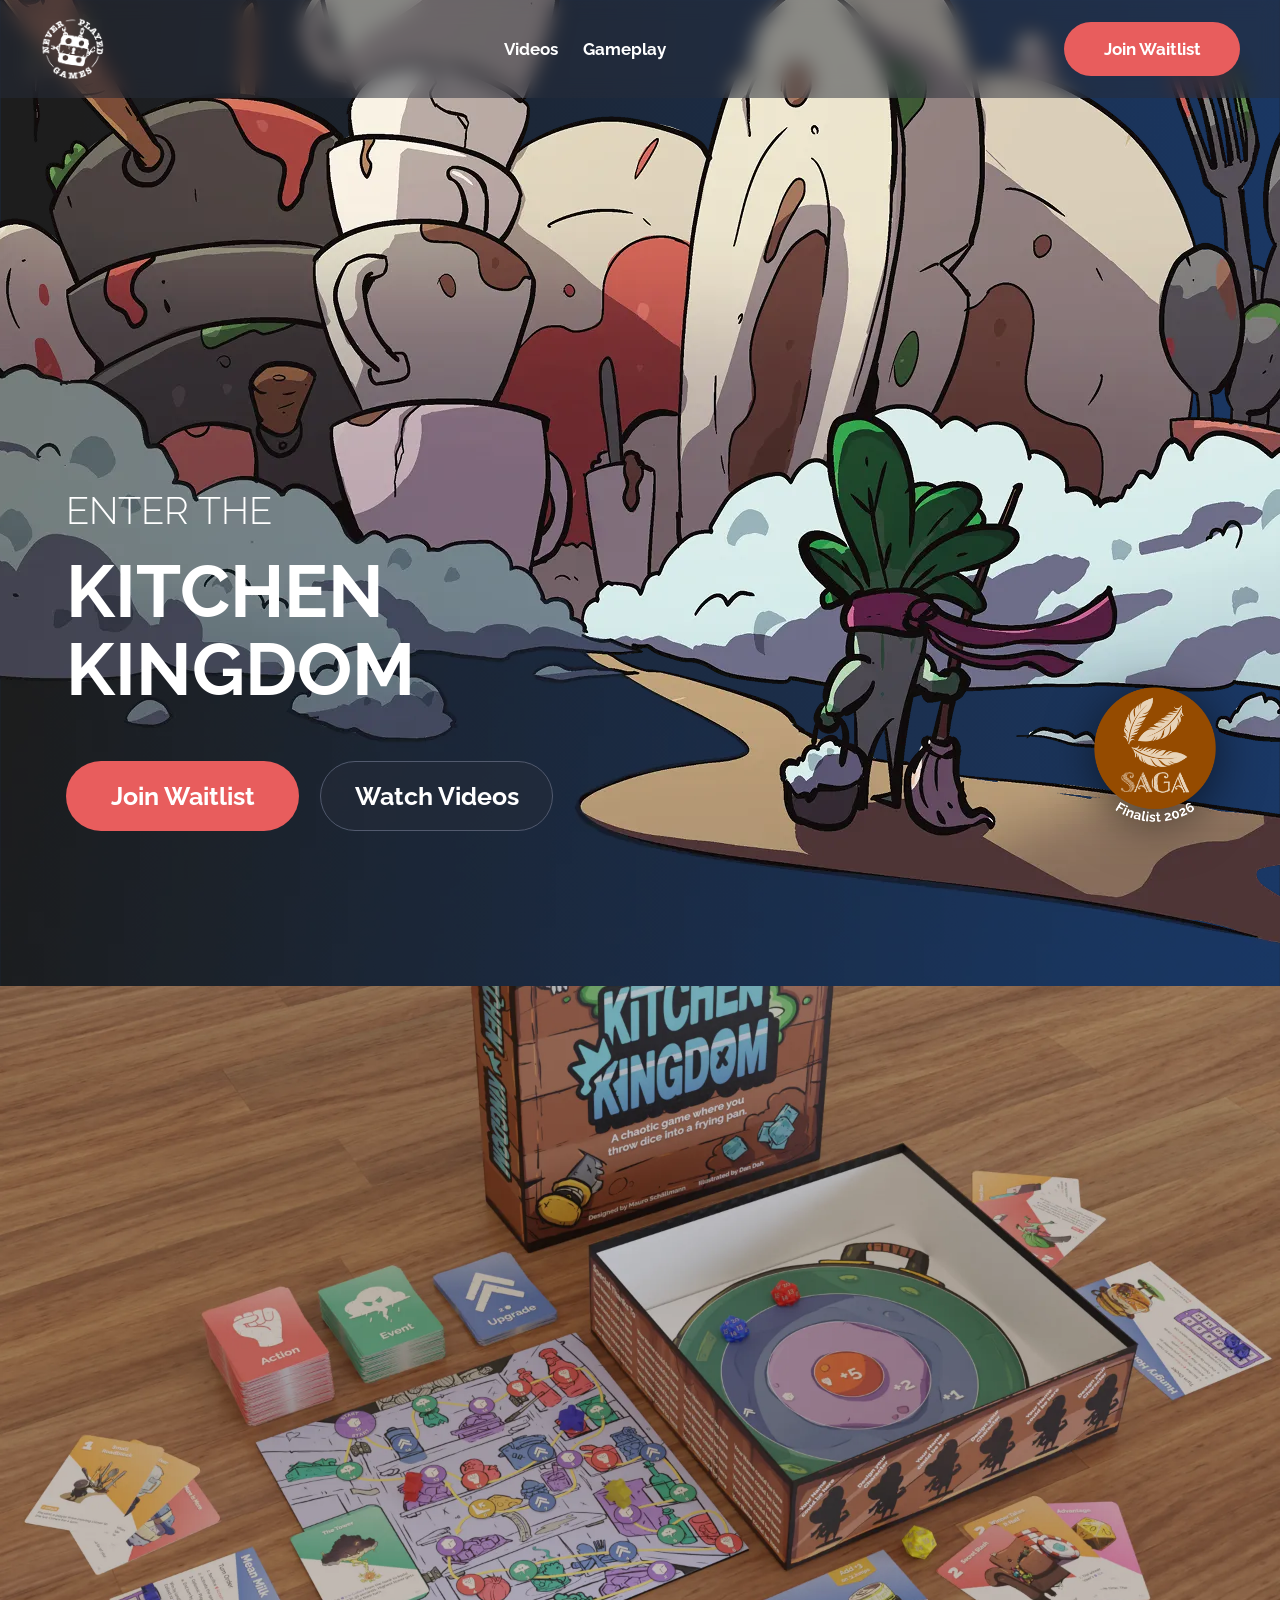
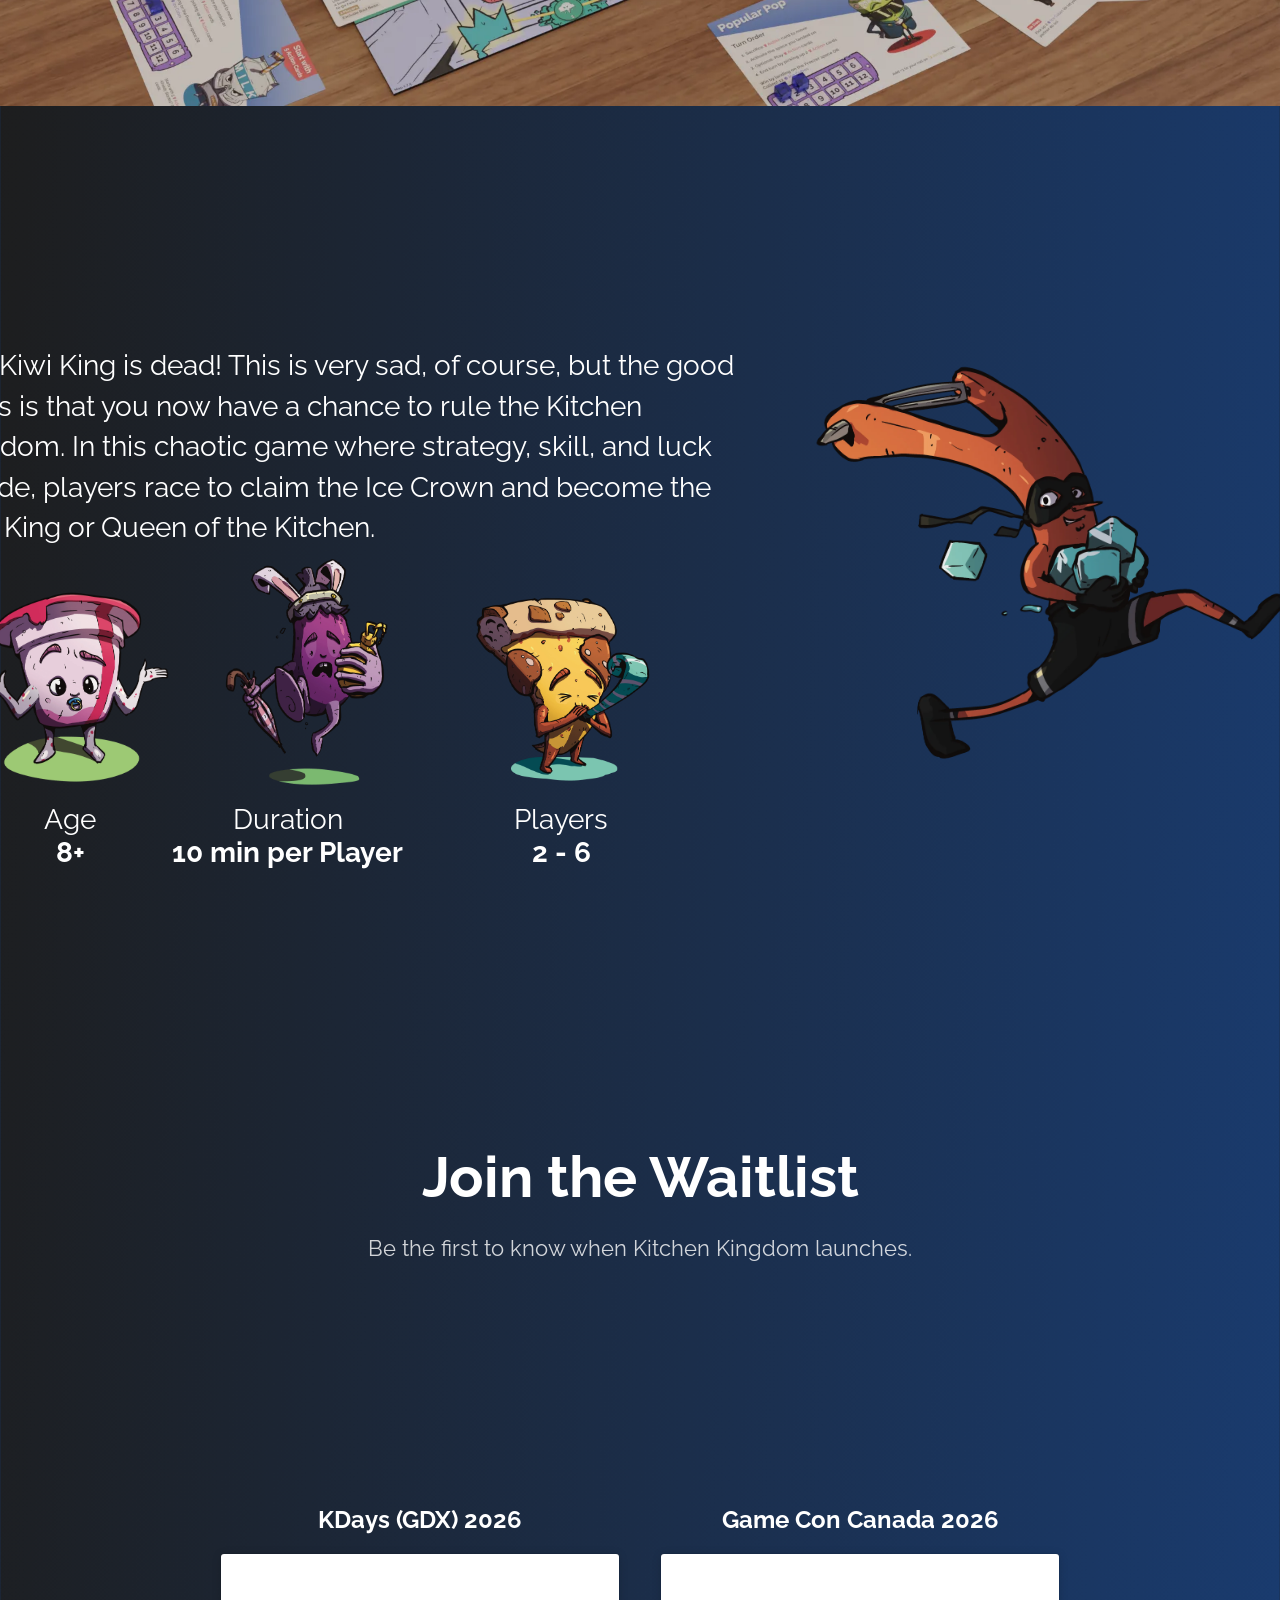
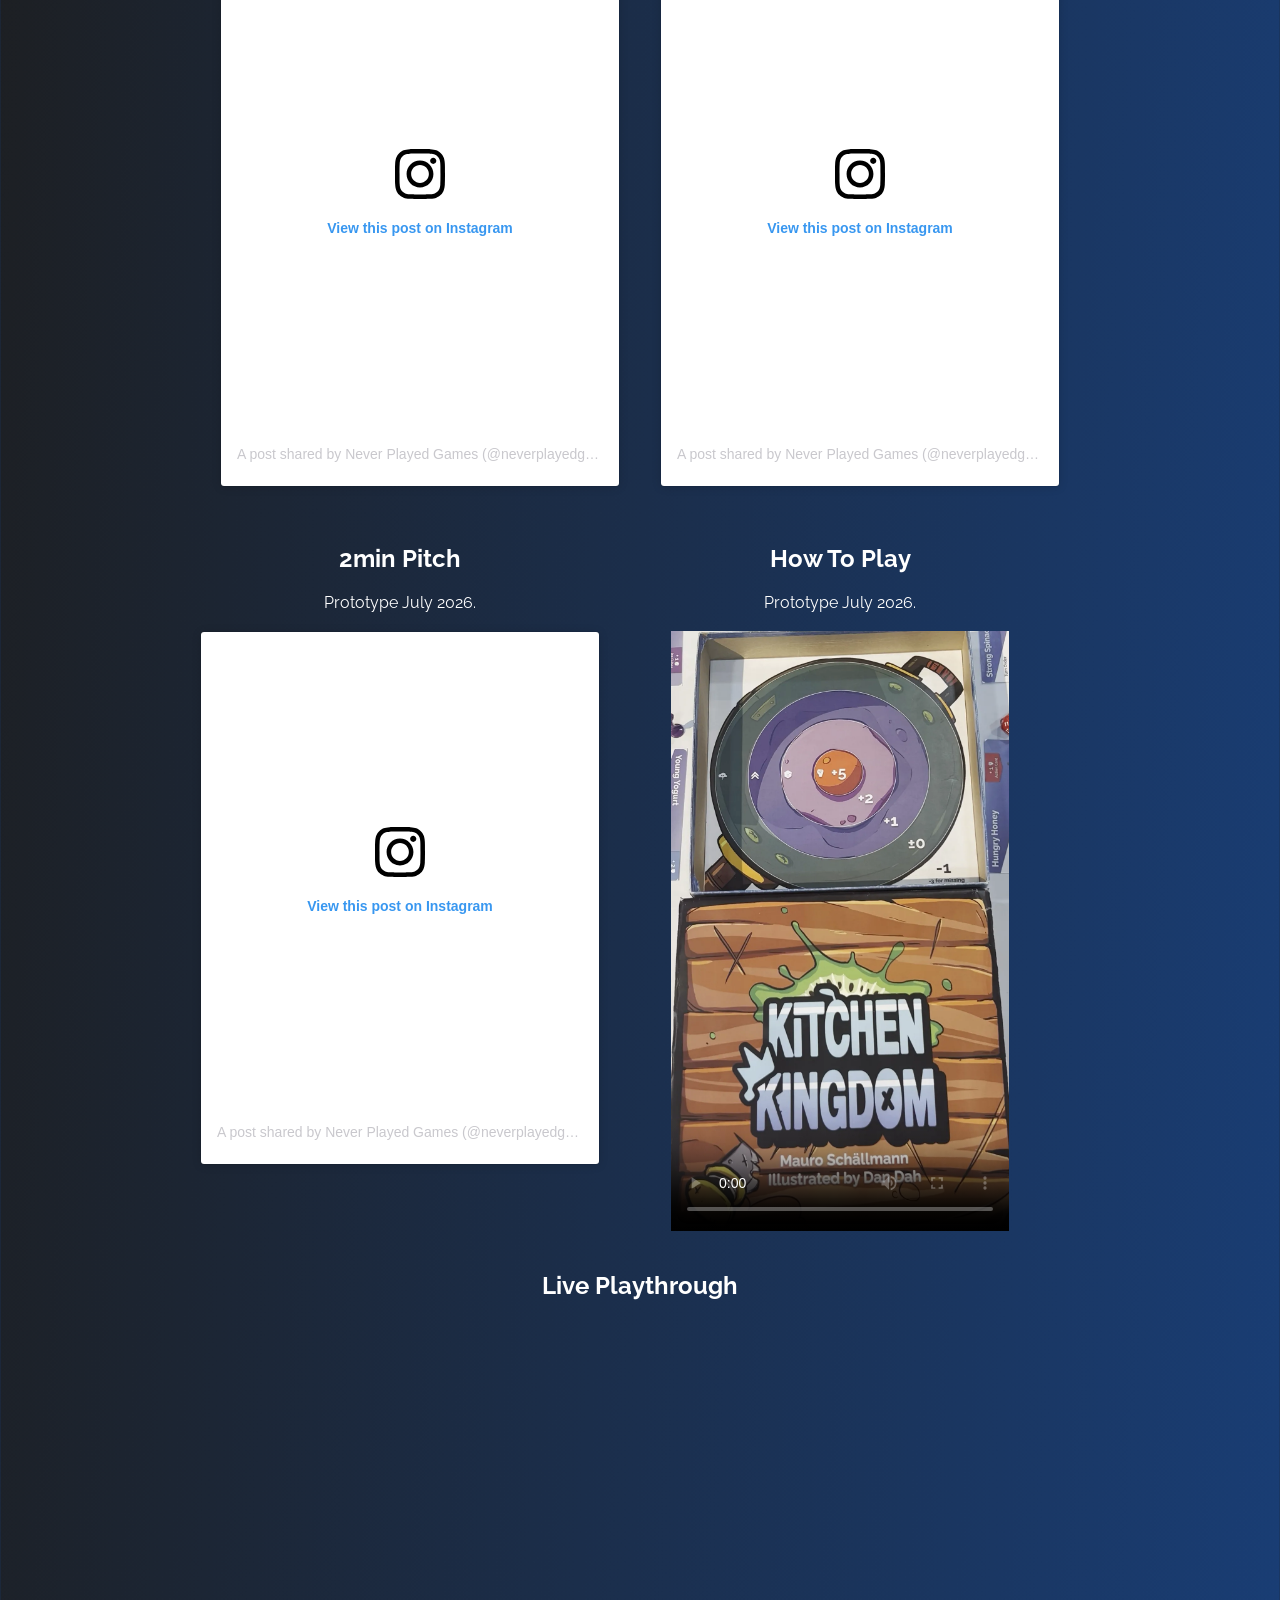
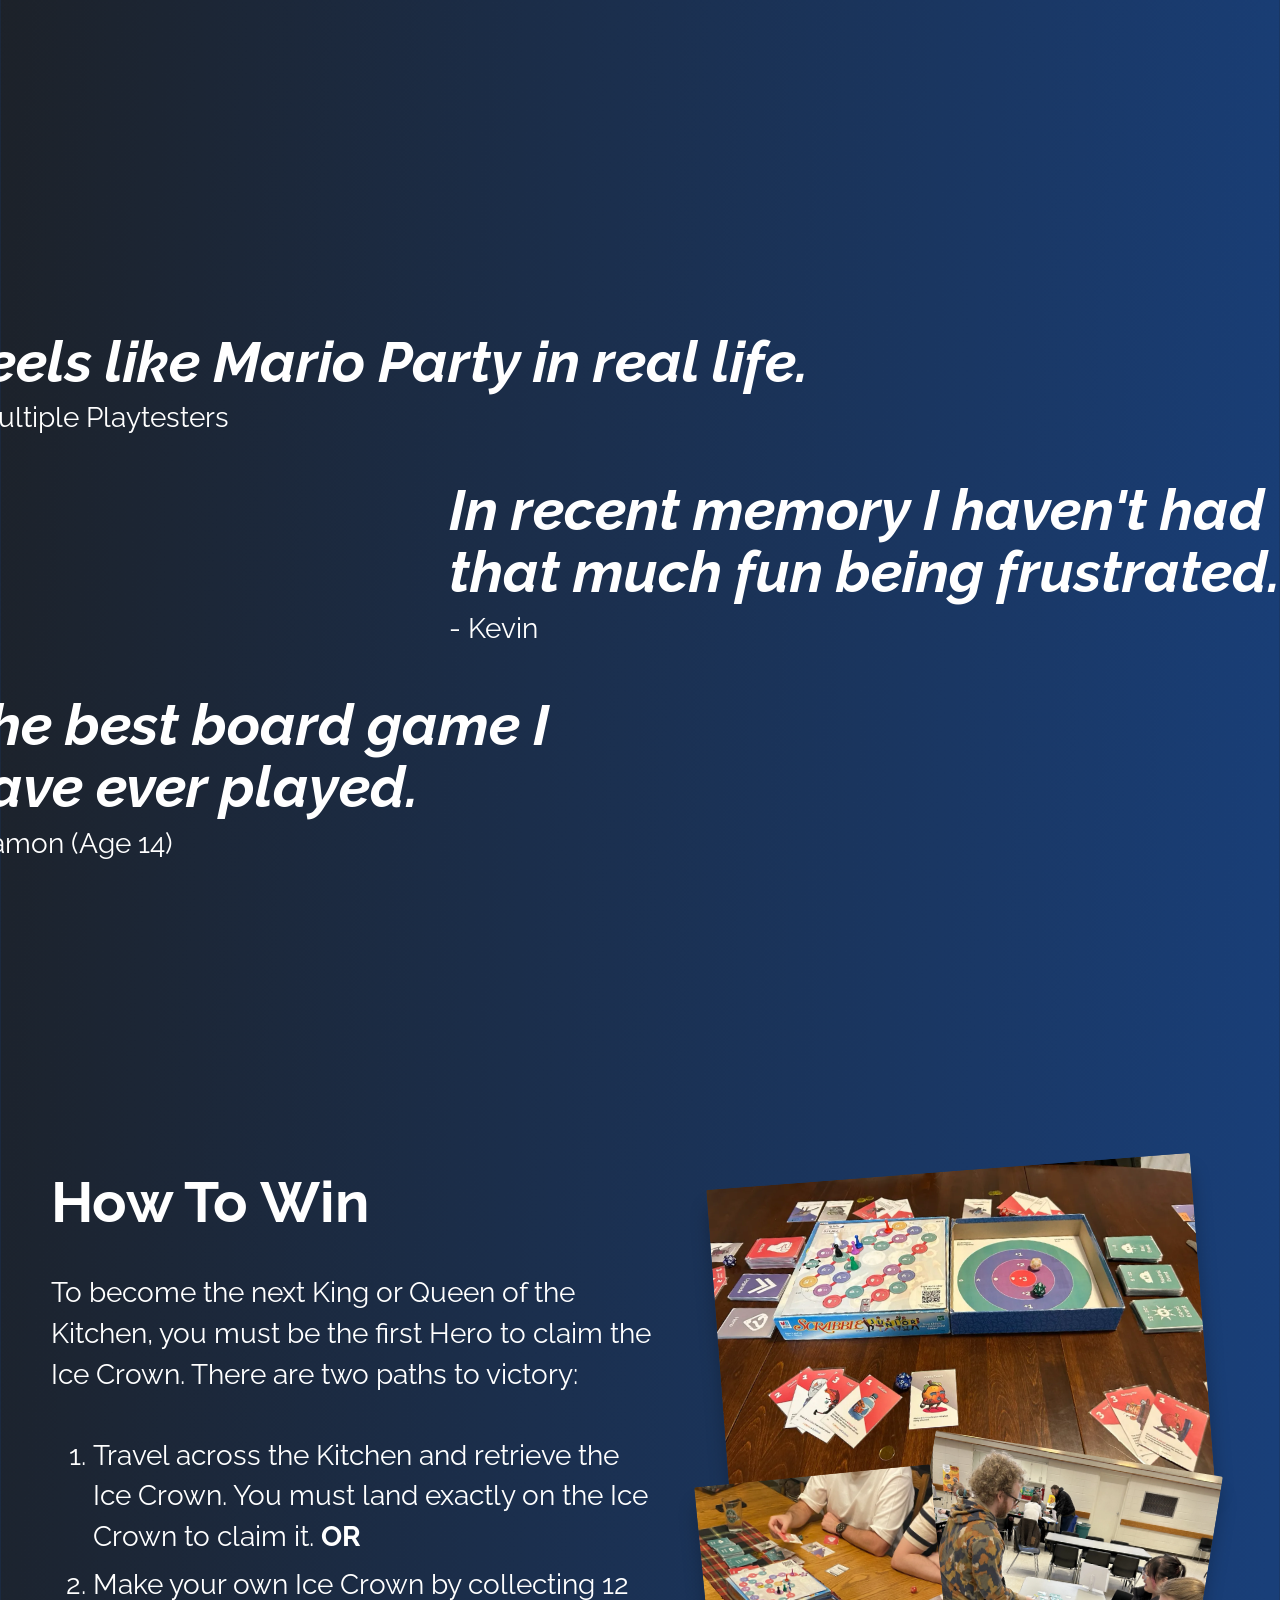
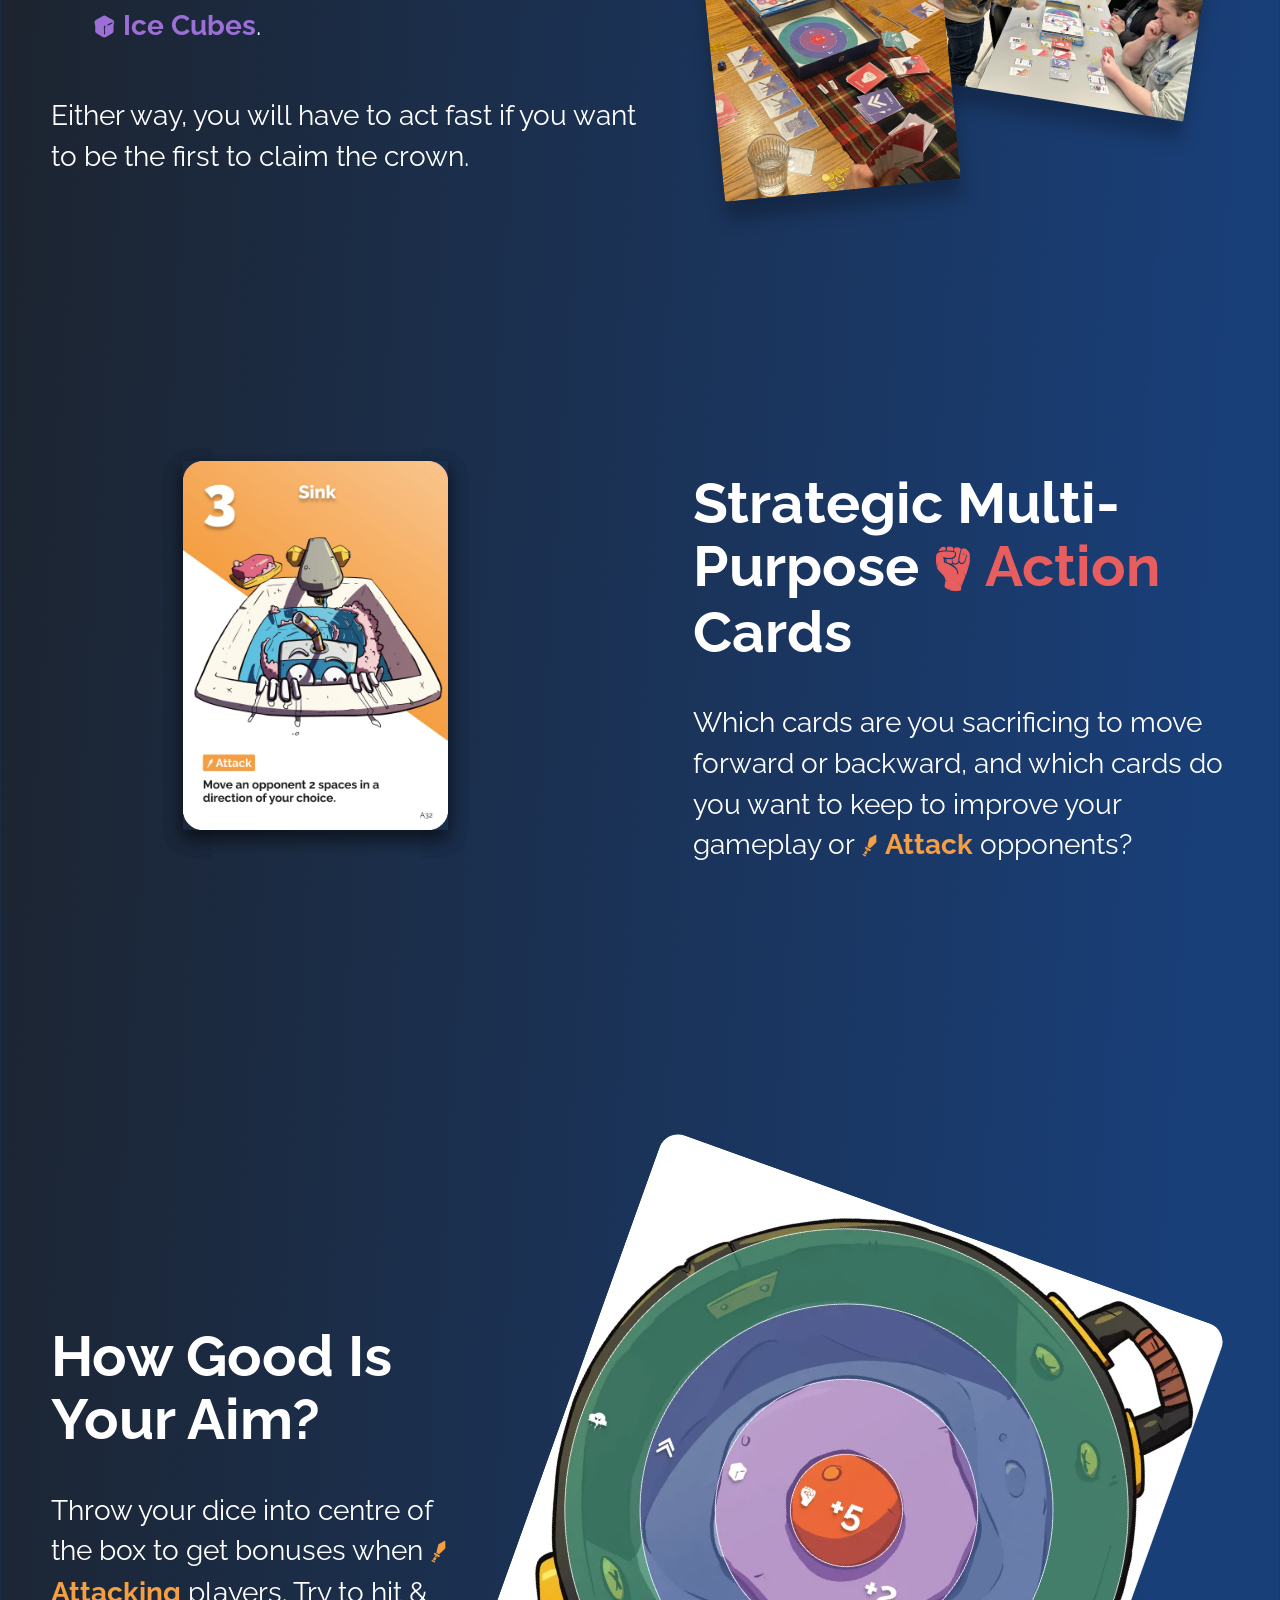
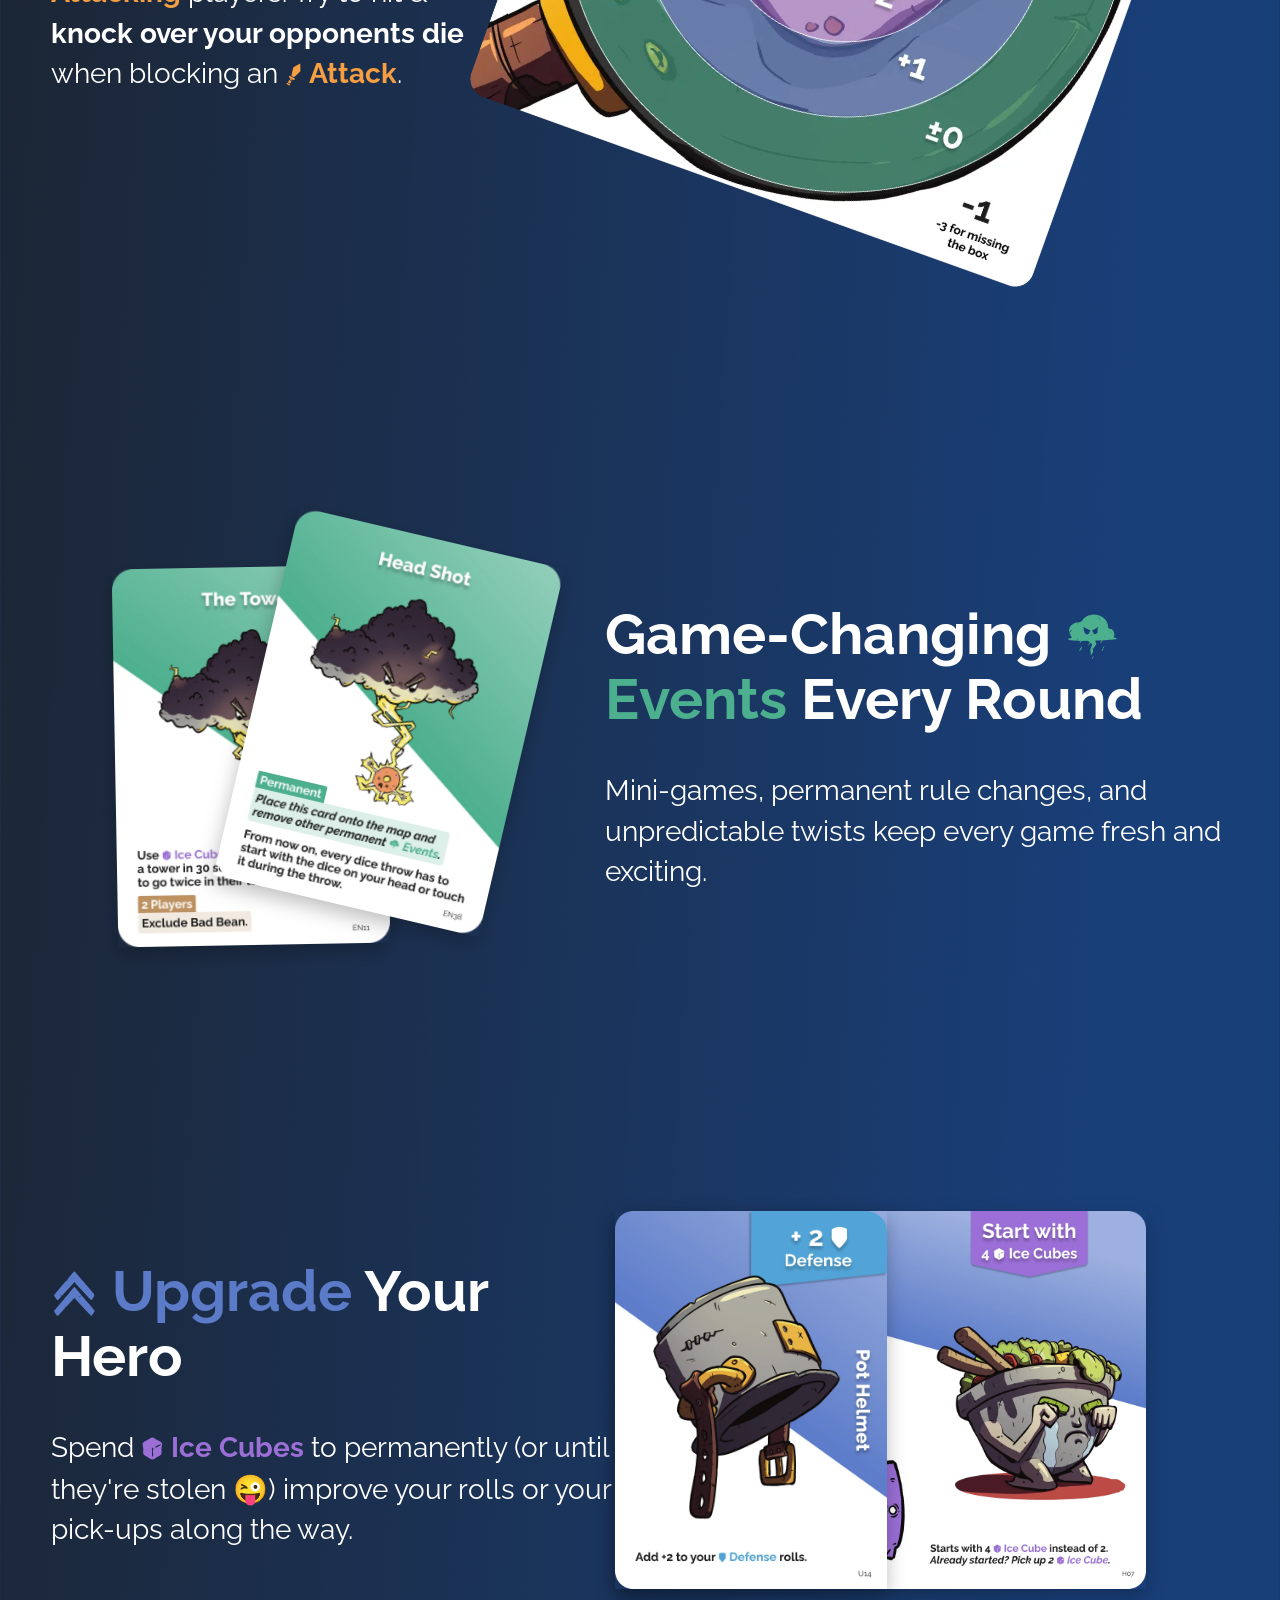
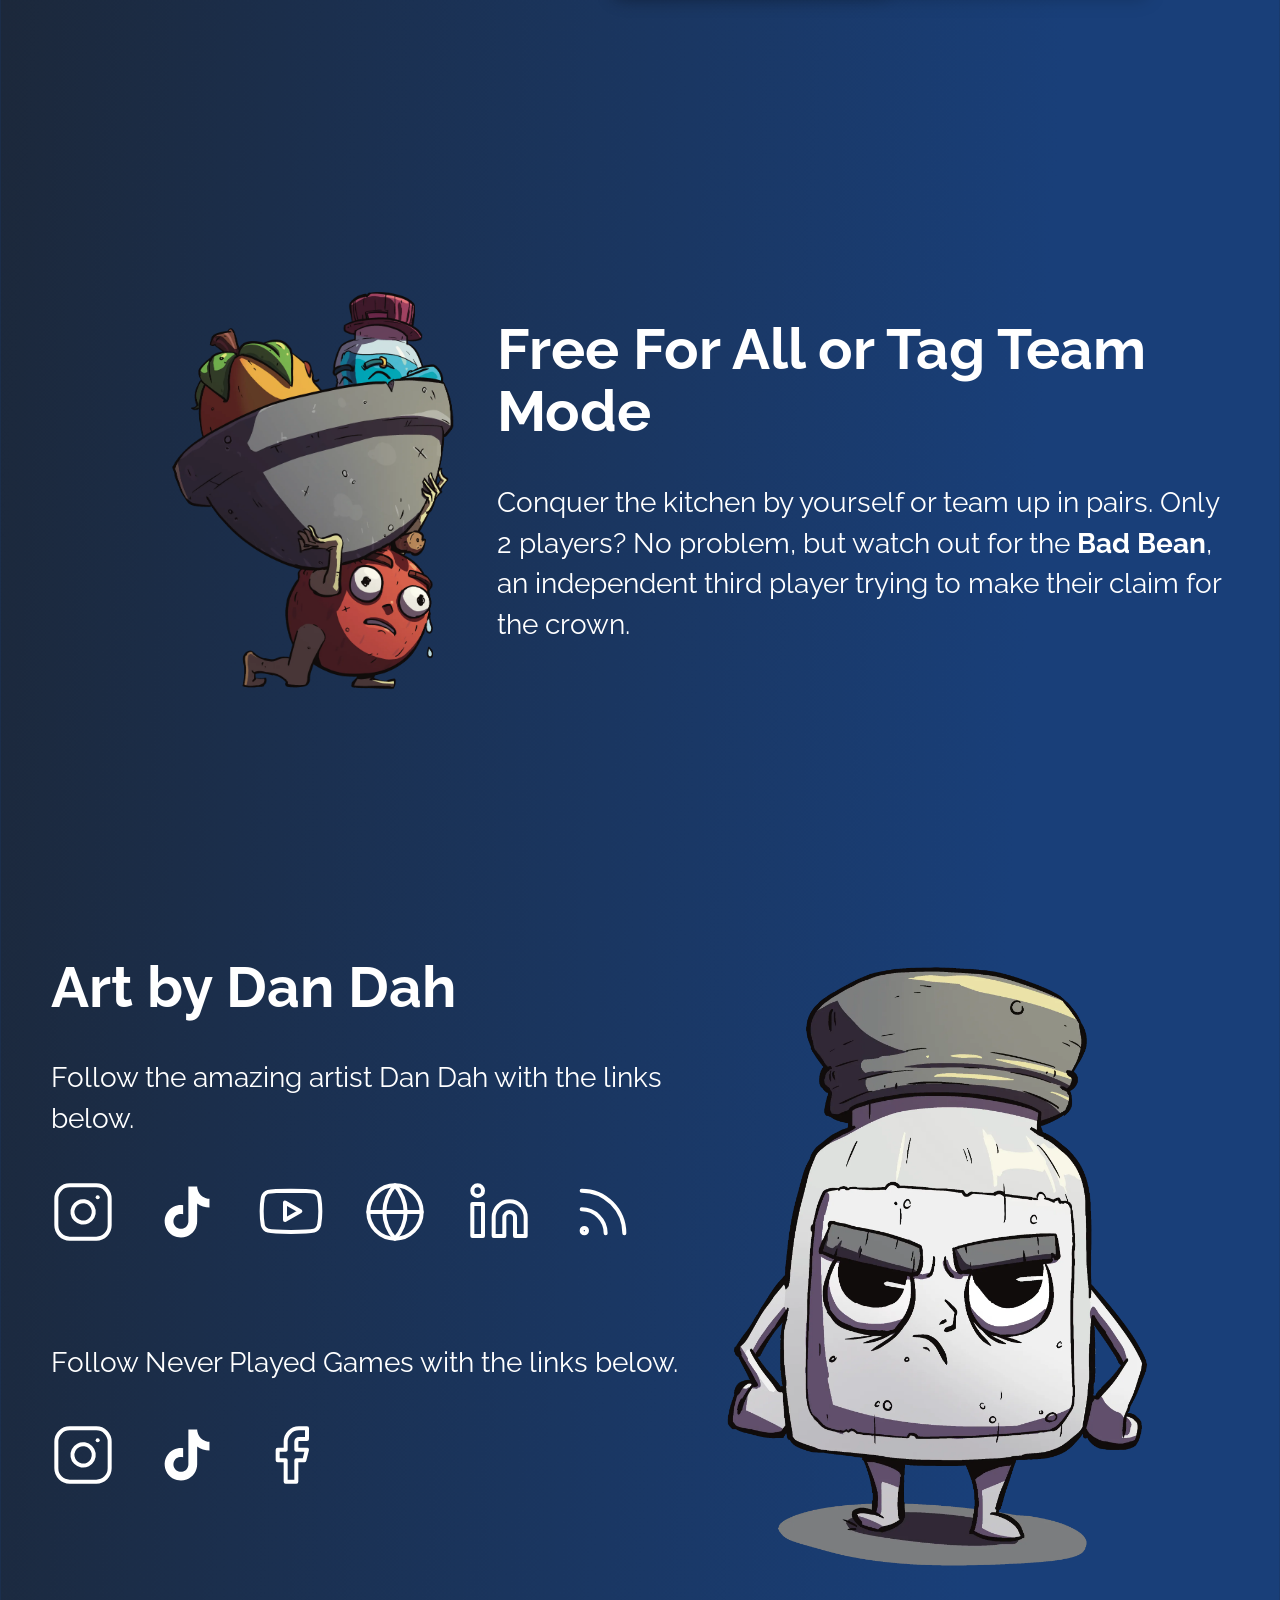
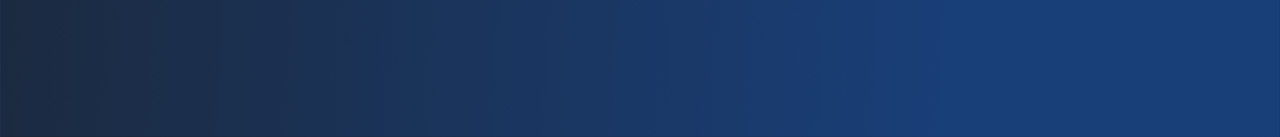
==== index.html @ 11b594ad "Add Stream" ====
<!DOCTYPE html>
<html lang="en">

<head>
    <!-- Google Tag Manager -->
    <script>(function (w, d, s, l, i) {
            w[l] = w[l] || []; w[l].push({
                'gtm.start':
                    new Date().getTime(), event: 'gtm.js'
            }); var f = d.getElementsByTagName(s)[0],
                j = d.createElement(s), dl = l != 'dataLayer' ? '&l=' + l : ''; j.async = true; j.src =
                    'https://www.googletagmanager.com/gtm.js?id=' + i + dl; f.parentNode.insertBefore(j, f);
        })(window, document, 'script', 'dataLayer', 'GTM-WVMF9MDQ');</script>
    <!-- End Google Tag Manager -->
    <meta charset="UTF-8">
    <meta name="viewport" content="width=device-width, initial-scale=1.0">
    <title>Kitchen Kingdom — A Chaotic Dexterity Party Game</title>
    <meta name="description"
        content="A chaotic game where strategy, skill, and luck collide in the battle to claim the Ice Crown. Join the waitlist now!">
    <meta property="og:title" content="Kitchen Kingdom — A Chaotic Dexterity Party Game">
    <meta property="og:description"
        content="A chaotic game where strategy, skill, and luck collide in the battle to claim the Ice Crown. Join the waitlist now!">
    <meta property="og:image" content="https://kitchen-kingdom.com/assets/Bleder-Export.webp">
    <meta property="og:url" content="https://kitchen-kingdom.com/">
    <meta property="og:type" content="website">
    <meta name="twitter:card" content="summary_large_image">
    <meta name="twitter:title" content="Kitchen Kingdom — A Chaotic Dexterity Party Game">
    <meta name="twitter:description"
        content="A chaotic game where strategy, skill, and luck collide in the battle to claim the Ice Crown. Join the waitlist now!">
    <meta name="twitter:image" content="https://kitchen-kingdom.com/assets/Bleder-Export.webp">
    <link rel="preconnect" href="https://fonts.googleapis.com">
    <link rel="preconnect" href="https://fonts.gstatic.com" crossorigin>
    <link href="https://fonts.googleapis.com/css2?family=Raleway:ital,wght@0,300;0,400;0,700;1,400;1,700&display=swap"
        rel="stylesheet">
    <link rel="icon" href="assets/fav_icon.svg" type="image/webp">
    <link rel="stylesheet" href="style.css">

    <script>
        document.addEventListener('DOMContentLoaded', function () {
            ['.ac-stack', '.ev-stack', '.up-stack'].forEach(function (sel) {
                var el = document.querySelector(sel);
                if (el) {
                    new IntersectionObserver(function (entries, obs) {
                        if (entries[0].isIntersecting) {
                            entries[0].target.classList.add('fanned');
                            obs.disconnect();
                        }
                    }, { threshold: 0.4 }).observe(el);
                }
            });
        });
    </script>
</head>

<body>

    <!-- Google Tag Manager (noscript) -->
    <noscript><iframe src="https://www.googletagmanager.com/ns.html?id=GTM-WVMF9MDQ" height="0" width="0"
            title="Google Tag Manager" style="display:none;visibility:hidden"></iframe></noscript>
    <!-- End Google Tag Manager (noscript) -->

    <!-- ── NAVBAR ─────────────────────────────────────────── -->
    <nav class="navbar">
        <div class="nav-logo">
            <a href="#"><img src="assets/logo.webp" alt="Kitchen Kingdom logo"></a>
        </div>
        <ul class="nav-links">
            <li><a href="#trailer">Videos</a></li>
            <li><a href="#gameplay">Gameplay</a></li>
        </ul>
        <a class="nav-cta" href="#mc-waitlist">Join Waitlist</a>
    </nav>

    <!-- ── HERO ─────────────────────────────────────────────── -->
    <section class="hero">
        <div class="hero-bg">
            <picture>
                <source srcset="assets/background_mobile.webp" media="(max-width: 600px)">
                <img src="assets/background.webp" alt="Stacks of plates and dishes covering the kitchen walls">
            </picture>
        </div>
        <h1 class="sr-only">Enter the Kitchen Kingdom</h1>
        <p class="hero-pre" aria-hidden="true">ENTER THE</p>
        <p class="hero-title1" aria-hidden="true">KITCHEN</p>
        <p class="hero-title2" aria-hidden="true">KINGDOM</p>
        <div class="hero-buttons">
            <a class="btn-primary" href="#mc-waitlist">Join Waitlist</a>
            <a class="btn-secondary" href="#trailer">Watch Videos</a>
        </div>
        <div class="hero-badge">
            <img src="assets/saga-finalist.webp" alt="Saga Game Design Finalist badge">
        </div>
    </section>

    <!-- ── PAGE CONTENT ───────────────────────────────────── -->
    <div class="page">

        <img src="assets/Bleder-Export.webp"
            alt="A 3D render of the Kitchen Kingdom game board with all components laid out on a table"
            style="width: 100vw;">

        <!-- GAME INFO: description + thief + characters + stats -->
        <section class="game-info">
            <p class="game-description">
                The Kiwi King is dead! This is very sad, of course, but the good news is that you now have a chance to
                rule the Kitchen Kingdom. In this chaotic game where strategy, skill, and luck collide, players race to
                claim the Ice Crown and become the next King or Queen of the Kitchen.
            </p>
            <div class="game-thief">
                <img src="assets/char-thief.webp"
                    alt="The Thief — a sneaky masked hero character sneaking through the kitchen">
            </div>

            <div class="characters-group">
                <div class="char char-yogurt">
                    <img src="assets/char-yogurt.webp" alt="Yogurt — a playable hero character piece">
                </div>
                <div class="char char-eggplant">
                    <img src="assets/char-eggplant.webp" alt="Eggplant — a playable hero character piece">
                </div>
                <div class="char char-pizza">
                    <img src="assets/char-pizza.webp" alt="Pizza — a playable hero character piece">
                </div>
                <div class="stat-item stat-age">
                    <span class="lbl">Age</span>
                    <span class="val">8+</span>
                </div>
                <div class="stat-item stat-duration">
                    <span class="lbl">Duration</span>
                    <span class="val">10 min per Player</span>
                </div>
                <div class="stat-item stat-players">
                    <span class="lbl">Players</span>
                    <span class="val">2 - 6</span>
                </div>
            </div>
        </section>

        <!-- WAITLIST FORM -->
        <section class="waitlist-section" id="mc-waitlist">
            <h2 class="section-heading"><!--Enter the Giveaway & -->Join the Waitlist</h2>
            <p class="section-body">Be the first to know when Kitchen Kingdom launches.</p>
            <script async src="https://eocampaign1.com/form/35eee478-516c-11f1-b558-67defba4d3c4.js"
                data-form="35eee478-516c-11f1-b558-67defba4d3c4"></script>
            <script>
                (function () {
                    var observer = new MutationObserver(function () {
                        var consent = document.querySelector('.emailoctopus-form-row-consent');
                        var submit = document.querySelector('.emailoctopus-form input[type="submit"]');
                        if (consent && submit) {
                            var checkbox = consent.querySelector('input[type="checkbox"]');
                            var emailInput = document.querySelector('.emailoctopus-form input[type="email"]');
                            if (checkbox) checkbox.required = true;
                            submit.parentNode.insertBefore(consent, submit);
                            submit.disabled = true;
                            function updateButton() {
                                var emailOk = emailInput && emailInput.value.trim() !== '' && emailInput.validity.valid;
                                var consentOk = checkbox && checkbox.checked;
                                submit.disabled = !(emailOk && consentOk);
                            }
                            if (emailInput) emailInput.addEventListener('input', updateButton);
                            if (checkbox) checkbox.addEventListener('change', updateButton);
                            observer.disconnect();
                        }
                    });
                    observer.observe(document.getElementById('mc-waitlist'), { childList: true, subtree: true });
                })();
            </script>
            <!--<p style="font-size: 14px; color: #ffffff; opacity: 0.8;">Terms & Conditions: By entering, you agree to
                sign up to receive newsletters and special offers from Never Played Games. Contest begins at 8:00 am MST
                on June 15, 2026, and closes at 6:00 pm MST on September 11, 2026. Entrants must complete the entry
                submission form above and be at least 18 years of age (or 13+ with parental consent). No purchase
                necessary. You may opt out of these emails at any time. The winner will be randomly selected and
                notified via email on September 12, 2026. If the prize is not claimed within 5 business days, a new
                winner will be randomly selected and notified via email. Winner must be located in Canada (except
                Quebec) or Switzerland. Void where prohibited by law. The prize value is equal to a copy of the board
                game Captain Flip (retail value of $30 CAD). Never Played Games reserves the right to substitute a prize
                of equal or greater value.
            </p>
            <img src="assets/Giveaway.webp" alt="Captain Flip Giveaway" class="giveaway-img">-->
        </section>

        <!-- GAMEPLAY VIDEO -->

        <section id="trailer" class="screenshot">
            <div class="video-row">
                <div class="video-col">
                    <h2>KDays (GDX) 2026</h2>
                    <br>
                    <blockquote class="instagram-media"
                        data-instgrm-permalink="https://www.instagram.com/reel/DbmoJC0hKxU/?utm_source=ig_embed&amp;utm_campaign=loading"
                        data-instgrm-version="14"
                        style=" background:#FFF; border:0; border-radius:3px; box-shadow:0 0 1px 0 rgba(0,0,0,0.5),0 1px 10px 0 rgba(0,0,0,0.15); margin: 1px; max-width:540px; min-width:326px; padding:0; width:99.375%; width:-webkit-calc(100% - 2px); width:calc(100% - 2px);">
                        <div style="padding:16px;"> <a
                                href="https://www.instagram.com/reel/DbmoJC0hKxU/?utm_source=ig_embed&amp;utm_campaign=loading"
                                style=" background:#FFFFFF; line-height:0; padding:0 0; text-align:center; text-decoration:none; width:100%;"
                                target="_blank">
                                <div style=" display: flex; flex-direction: row; align-items: center;">
                                    <div
                                        style="background-color: #F4F4F400; border-radius: 50%; flex-grow: 0; height: 40px; margin-right: 14px; width: 40px;">
                                    </div>
                                    <div
                                        style="display: flex; flex-direction: column; flex-grow: 1; justify-content: center;">
                                        <div
                                            style=" background-color: #F4F4F400; border-radius: 4px; flex-grow: 0; height: 14px; margin-bottom: 6px; width: 100px;">
                                        </div>
                                        <div
                                            style=" background-color: #F4F4F400; border-radius: 4px; flex-grow: 0; height: 14px; width: 60px;">
                                        </div>
                                    </div>
                                </div>
                                <div style="padding: 19% 0;"></div>
                                <div style="display:block; height:50px; margin:0 auto 12px; width:50px;"><svg
                                        width="50px" height="50px" viewBox="0 0 60 60" version="1.1"
                                        xmlns="https://www.w3.org/2000/svg" xmlns:xlink="https://www.w3.org/1999/xlink">
                                        <g stroke="none" stroke-width="1" fill="none" fill-rule="evenodd">
                                            <g transform="translate(-511.000000, -20.000000)" fill="#000000">
                                                <g>
                                                    <path
                                                        d="M556.869,30.41 C554.814,30.41 553.148,32.076 553.148,34.131 C553.148,36.186 554.814,37.852 556.869,37.852 C558.924,37.852 560.59,36.186 560.59,34.131 C560.59,32.076 558.924,30.41 556.869,30.41 M541,60.657 C535.114,60.657 530.342,55.887 530.342,50 C530.342,44.114 535.114,39.342 541,39.342 C546.887,39.342 551.658,44.114 551.658,50 C551.658,55.887 546.887,60.657 541,60.657 M541,33.886 C532.1,33.886 524.886,41.1 524.886,50 C524.886,58.899 532.1,66.113 541,66.113 C549.9,66.113 557.115,58.899 557.115,50 C557.115,41.1 549.9,33.886 541,33.886 M565.378,62.101 C565.244,65.022 564.756,66.606 564.346,67.663 C563.803,69.06 563.154,70.057 562.106,71.106 C561.058,72.155 560.06,72.803 558.662,73.347 C557.607,73.757 556.021,74.244 553.102,74.378 C549.944,74.521 548.997,74.552 541,74.552 C533.003,74.552 532.056,74.521 528.898,74.378 C525.979,74.244 524.393,73.757 523.338,73.347 C521.94,72.803 520.942,72.155 519.894,71.106 C518.846,70.057 518.197,69.06 517.654,67.663 C517.244,66.606 516.755,65.022 516.623,62.101 C516.479,58.943 516.448,57.996 516.448,50 C516.448,42.003 516.479,41.056 516.623,37.899 C516.755,34.978 517.244,33.391 517.654,32.338 C518.197,30.938 518.846,29.942 519.894,28.894 C520.942,27.846 521.94,27.196 523.338,26.654 C524.393,26.244 525.979,25.756 528.898,25.623 C532.057,25.479 533.004,25.448 541,25.448 C548.997,25.448 549.943,25.479 553.102,25.623 C556.021,25.756 557.607,26.244 558.662,26.654 C560.06,27.196 561.058,27.846 562.106,28.894 C563.154,29.942 563.803,30.938 564.346,32.338 C564.756,33.391 565.244,34.978 565.378,37.899 C565.522,41.056 565.552,42.003 565.552,50 C565.552,57.996 565.522,58.943 565.378,62.101 M570.82,37.631 C570.674,34.438 570.167,32.258 569.425,30.349 C568.659,28.377 567.633,26.702 565.965,25.035 C564.297,23.368 562.623,22.342 560.652,21.575 C558.743,20.834 556.562,20.326 553.369,20.18 C550.169,20.033 549.148,20 541,20 C532.853,20 531.831,20.033 528.631,20.18 C525.438,20.326 523.257,20.834 521.349,21.575 C519.376,22.342 517.703,23.368 516.035,25.035 C514.368,26.702 513.342,28.377 512.574,30.349 C511.834,32.258 511.326,34.438 511.181,37.631 C511.035,40.831 511,41.851 511,50 C511,58.147 511.035,59.17 511.181,62.369 C511.326,65.562 511.834,67.743 512.574,69.651 C513.342,71.625 514.368,73.296 516.035,74.965 C517.703,76.634 519.376,77.658 521.349,78.425 C523.257,79.167 525.438,79.673 528.631,79.82 C531.831,79.965 532.853,80.001 541,80.001 C549.148,80.001 550.169,79.965 553.369,79.82 C556.562,79.673 558.743,79.167 560.652,78.425 C562.623,77.658 564.297,76.634 565.965,74.965 C567.633,73.296 568.659,71.625 569.425,69.651 C570.167,67.743 570.674,65.562 570.82,62.369 C570.966,59.17 571,58.147 571,50 C571,41.851 570.966,40.831 570.82,37.631">
                                                    </path>
                                                </g>
                                            </g>
                                        </g>
                                    </svg></div>
                                <div style="padding-top: 8px;">
                                    <div
                                        style=" color:#3897f0; font-family:Arial,sans-serif; font-size:14px; font-style:normal; font-weight:550; line-height:18px;">
                                        View this post on Instagram</div>
                                </div>
                                <div style="padding: 12.5% 0;"></div>
                                <div
                                    style="display: flex; flex-direction: row; margin-bottom: 14px; align-items: center;">
                                    <div>
                                        <div
                                            style="background-color: #F4F4F400; border-radius: 50%; height: 12.5px; width: 12.5px; transform: translateX(0px) translateY(7px);">
                                        </div>
                                        <div
                                            style="background-color: #F4F4F400; height: 12.5px; transform: rotate(-45deg) translateX(3px) translateY(1px); width: 12.5px; flex-grow: 0; margin-right: 14px; margin-left: 2px;">
                                        </div>
                                        <div
                                            style="background-color: #F4F4F400; border-radius: 50%; height: 12.5px; width: 12.5px; transform: translateX(9px) translateY(-18px);">
                                        </div>
                                    </div>
                                    <div style="margin-left: 8px;">
                                        <div
                                            style=" background-color: #F4F4F400; border-radius: 50%; flex-grow: 0; height: 20px; width: 20px;">
                                        </div>
                                        <div
                                            style=" width: 0; height: 0; border-top: 2px solid transparent; border-left: 6px solid #F4F4F400; border-bottom: 2px solid transparent; transform: translateX(16px) translateY(-4px) rotate(30deg)">
                                        </div>
                                    </div>
                                    <div style="margin-left: auto;">
                                        <div
                                            style=" width: 0px; border-top: 8px solid #F4F4F400; border-right: 8px solid transparent; transform: translateY(16px);">
                                        </div>
                                        <div
                                            style=" background-color: #F4F4F400; flex-grow: 0; height: 12px; width: 16px; transform: translateY(-4px);">
                                        </div>
                                        <div
                                            style=" width: 0; height: 0; border-top: 8px solid #F4F4F400; border-left: 8px solid transparent; transform: translateY(-4px) translateX(8px);">
                                        </div>
                                    </div>
                                </div>
                                <div
                                    style="display: flex; flex-direction: column; flex-grow: 1; justify-content: center; margin-bottom: 24px;">
                                    <div
                                        style=" background-color: #F4F4F400; border-radius: 4px; flex-grow: 0; height: 14px; margin-bottom: 6px; width: 224px;">
                                    </div>
                                    <div
                                        style=" background-color: #F4F4F400; border-radius: 4px; flex-grow: 0; height: 14px; width: 144px;">
                                    </div>
                                </div>
                            </a>
                            <p
                                style=" color:#c9c8cd; font-family:Arial,sans-serif; font-size:14px; line-height:17px; margin-bottom:0; margin-top:8px; overflow:hidden; padding:8px 0 7px; text-align:center; text-overflow:ellipsis; white-space:nowrap;">
                                <a href="https://www.instagram.com/reel/DbmoJC0hKxU/?utm_source=ig_embed&amp;utm_campaign=loading"
                                    style=" color:#c9c8cd; font-family:Arial,sans-serif; font-size:14px; font-style:normal; font-weight:normal; line-height:17px; text-decoration:none;"
                                    target="_blank">A post shared by Never Played Games (@neverplayedgamez)</a>
                            </p>
                        </div>
                    </blockquote>
                    <script async src="//www.instagram.com/embed.js"></script>

                    </p>
                </div>
                <div class="video-col">
                    <h2>Game Con Canada 2026</h2>

                    <br>
                    <blockquote class="instagram-media"
                        data-instgrm-permalink="https://www.instagram.com/reel/DaJHL-Syt75/?utm_source=ig_embed&amp;utm_campaign=loading"
                        data-instgrm-version="14"
                        style=" background:#FFF; border:0; border-radius:3px; box-shadow:0 0 1px 0 rgba(0,0,0,0.5),0 1px 10px 0 rgba(0,0,0,0.15); margin: 1px; max-width:540px; min-width:326px; padding:0; width:99.375%; width:-webkit-calc(100% - 2px); width:calc(100% - 2px);">
                        <div style="padding:16px;"> <a
                                href="https://www.instagram.com/reel/DaJHL-Syt75/?utm_source=ig_embed&amp;utm_campaign=loading"
                                style=" background:#FFFFFF; line-height:0; padding:0 0; text-align:center; text-decoration:none; width:100%;"
                                target="_blank">
                                <div style=" display: flex; flex-direction: row; align-items: center;">
                                    <div
                                        style="background-color: #F4F4F400; border-radius: 50%; flex-grow: 0; height: 40px; margin-right: 14px; width: 40px;">
                                    </div>
                                    <div
                                        style="display: flex; flex-direction: column; flex-grow: 1; justify-content: center;">
                                        <div
                                            style=" background-color: #F4F4F400; border-radius: 4px; flex-grow: 0; height: 14px; margin-bottom: 6px; width: 100px;">
                                        </div>
                                        <div
                                            style=" background-color: #F4F4F400; border-radius: 4px; flex-grow: 0; height: 14px; width: 60px;">
                                        </div>
                                    </div>
                                </div>
                                <div style="padding: 19% 0;"></div>
                                <div style="display:block; height:50px; margin:0 auto 12px; width:50px;"><svg
                                        width="50px" height="50px" viewBox="0 0 60 60" version="1.1"
                                        xmlns="https://www.w3.org/2000/svg" xmlns:xlink="https://www.w3.org/1999/xlink">
                                        <g stroke="none" stroke-width="1" fill="none" fill-rule="evenodd">
                                            <g transform="translate(-511.000000, -20.000000)" fill="#000000">
                                                <g>
                                                    <path
                                                        d="M556.869,30.41 C554.814,30.41 553.148,32.076 553.148,34.131 C553.148,36.186 554.814,37.852 556.869,37.852 C558.924,37.852 560.59,36.186 560.59,34.131 C560.59,32.076 558.924,30.41 556.869,30.41 M541,60.657 C535.114,60.657 530.342,55.887 530.342,50 C530.342,44.114 535.114,39.342 541,39.342 C546.887,39.342 551.658,44.114 551.658,50 C551.658,55.887 546.887,60.657 541,60.657 M541,33.886 C532.1,33.886 524.886,41.1 524.886,50 C524.886,58.899 532.1,66.113 541,66.113 C549.9,66.113 557.115,58.899 557.115,50 C557.115,41.1 549.9,33.886 541,33.886 M565.378,62.101 C565.244,65.022 564.756,66.606 564.346,67.663 C563.803,69.06 563.154,70.057 562.106,71.106 C561.058,72.155 560.06,72.803 558.662,73.347 C557.607,73.757 556.021,74.244 553.102,74.378 C549.944,74.521 548.997,74.552 541,74.552 C533.003,74.552 532.056,74.521 528.898,74.378 C525.979,74.244 524.393,73.757 523.338,73.347 C521.94,72.803 520.942,72.155 519.894,71.106 C518.846,70.057 518.197,69.06 517.654,67.663 C517.244,66.606 516.755,65.022 516.623,62.101 C516.479,58.943 516.448,57.996 516.448,50 C516.448,42.003 516.479,41.056 516.623,37.899 C516.755,34.978 517.244,33.391 517.654,32.338 C518.197,30.938 518.846,29.942 519.894,28.894 C520.942,27.846 521.94,27.196 523.338,26.654 C524.393,26.244 525.979,25.756 528.898,25.623 C532.057,25.479 533.004,25.448 541,25.448 C548.997,25.448 549.943,25.479 553.102,25.623 C556.021,25.756 557.607,26.244 558.662,26.654 C560.06,27.196 561.058,27.846 562.106,28.894 C563.154,29.942 563.803,30.938 564.346,32.338 C564.756,33.391 565.244,34.978 565.378,37.899 C565.522,41.056 565.552,42.003 565.552,50 C565.552,57.996 565.522,58.943 565.378,62.101 M570.82,37.631 C570.674,34.438 570.167,32.258 569.425,30.349 C568.659,28.377 567.633,26.702 565.965,25.035 C564.297,23.368 562.623,22.342 560.652,21.575 C558.743,20.834 556.562,20.326 553.369,20.18 C550.169,20.033 549.148,20 541,20 C532.853,20 531.831,20.033 528.631,20.18 C525.438,20.326 523.257,20.834 521.349,21.575 C519.376,22.342 517.703,23.368 516.035,25.035 C514.368,26.702 513.342,28.377 512.574,30.349 C511.834,32.258 511.326,34.438 511.181,37.631 C511.035,40.831 511,41.851 511,50 C511,58.147 511.035,59.17 511.181,62.369 C511.326,65.562 511.834,67.743 512.574,69.651 C513.342,71.625 514.368,73.296 516.035,74.965 C517.703,76.634 519.376,77.658 521.349,78.425 C523.257,79.167 525.438,79.673 528.631,79.82 C531.831,79.965 532.853,80.001 541,80.001 C549.148,80.001 550.169,79.965 553.369,79.82 C556.562,79.673 558.743,79.167 560.652,78.425 C562.623,77.658 564.297,76.634 565.965,74.965 C567.633,73.296 568.659,71.625 569.425,69.651 C570.167,67.743 570.674,65.562 570.82,62.369 C570.966,59.17 571,58.147 571,50 C571,41.851 570.966,40.831 570.82,37.631">
                                                    </path>
                                                </g>
                                            </g>
                                        </g>
                                    </svg></div>
                                <div style="padding-top: 8px;">
                                    <div
                                        style=" color:#3897f0; font-family:Arial,sans-serif; font-size:14px; font-style:normal; font-weight:550; line-height:18px;">
                                        View this post on Instagram</div>
                                </div>
                                <div style="padding: 12.5% 0;"></div>
                                <div
                                    style="display: flex; flex-direction: row; margin-bottom: 14px; align-items: center;">
                                    <div>
                                        <div
                                            style="background-color: #F4F4F400; border-radius: 50%; height: 12.5px; width: 12.5px; transform: translateX(0px) translateY(7px);">
                                        </div>
                                        <div
                                            style="background-color: #F4F4F400; height: 12.5px; transform: rotate(-45deg) translateX(3px) translateY(1px); width: 12.5px; flex-grow: 0; margin-right: 14px; margin-left: 2px;">
                                        </div>
                                        <div
                                            style="background-color: #F4F4F400; border-radius: 50%; height: 12.5px; width: 12.5px; transform: translateX(9px) translateY(-18px);">
                                        </div>
                                    </div>
                                    <div style="margin-left: 8px;">
                                        <div
                                            style=" background-color: #F4F4F400; border-radius: 50%; flex-grow: 0; height: 20px; width: 20px;">
                                        </div>
                                        <div
                                            style=" width: 0; height: 0; border-top: 2px solid transparent; border-left: 6px solid #F4F4F400; border-bottom: 2px solid transparent; transform: translateX(16px) translateY(-4px) rotate(30deg)">
                                        </div>
                                    </div>
                                    <div style="margin-left: auto;">
                                        <div
                                            style=" width: 0px; border-top: 8px solid #F4F4F400; border-right: 8px solid transparent; transform: translateY(16px);">
                                        </div>
                                        <div
                                            style=" background-color: #F4F4F400; flex-grow: 0; height: 12px; width: 16px; transform: translateY(-4px);">
                                        </div>
                                        <div
                                            style=" width: 0; height: 0; border-top: 8px solid #F4F4F400; border-left: 8px solid transparent; transform: translateY(-4px) translateX(8px);">
                                        </div>
                                    </div>
                                </div>
                                <div
                                    style="display: flex; flex-direction: column; flex-grow: 1; justify-content: center; margin-bottom: 24px;">
                                    <div
                                        style=" background-color: #F4F4F400; border-radius: 4px; flex-grow: 0; height: 14px; margin-bottom: 6px; width: 224px;">
                                    </div>
                                    <div
                                        style=" background-color: #F4F4F400; border-radius: 4px; flex-grow: 0; height: 14px; width: 144px;">
                                    </div>
                                </div>
                            </a>
                            <p
                                style=" color:#c9c8cd; font-family:Arial,sans-serif; font-size:14px; line-height:17px; margin-bottom:0; margin-top:8px; overflow:hidden; padding:8px 0 7px; text-align:center; text-overflow:ellipsis; white-space:nowrap;">
                                <a href="https://www.instagram.com/reel/DaJHL-Syt75/?utm_source=ig_embed&amp;utm_campaign=loading"
                                    style=" color:#c9c8cd; font-family:Arial,sans-serif; font-size:14px; font-style:normal; font-weight:normal; line-height:17px; text-decoration:none;"
                                    target="_blank">A post shared by Never Played Games (@neverplayedgamez)</a>
                            </p>
                        </div>
                    </blockquote>
                    <script async src="//www.instagram.com/embed.js"></script>

                    </p>
                </div>
            </div>
            <br>
            <br>
            <br>




            <div class="video-row">
                <!--<div class="video-col">
                    <h2>Kitchen Kingdom in 45 Seconds</h2>
                    <p style="margin: 20px 0 0 0;">Prototype April 2026.</p>
                    <br>
                    <blockquote class="instagram-media"
                        data-instgrm-permalink="https://www.instagram.com/reel/DZFcCNOu9Yo/?utm_source=ig_embed&amp;utm_campaign=loading"
                        data-instgrm-version="14"
                        style=" background:#ffffff00; border:0; border-radius:3px; box-shadow:0 0 1px 0 rgba(0,0,0,0.5),0 1px 10px 0 rgba(0,0,0,0.15); margin: 1px; max-width:540px; min-width:326px; padding:0; width:99.375%; width:-webkit-calc(100% - 2px); width:calc(100% - 2px);">
                        <div style="padding:16px;"> <a
                                href="https://www.instagram.com/reel/DZFcCNOu9Yo/?utm_source=ig_embed&amp;utm_campaign=loading"
                                style=" background:#ffffff00; line-height:0; padding:0 0; text-align:center; text-decoration:none; width:100%;"
                                target="_blank">
                                <div style=" display: flex; flex-direction: row; align-items: center;">
                                    <div
                                        style="background-color: #F4F4F400; border-radius: 50%; flex-grow: 0; height: 40px; margin-right: 14px; width: 40px;">
                                    </div>
                                    <div
                                        style="display: flex; flex-direction: column; flex-grow: 1; justify-content: center;">
                                        <div
                                            style=" background-color: #F4F4F400; border-radius: 4px; flex-grow: 0; height: 14px; margin-bottom: 6px; width: 100px;">
                                        </div>
                                        <div
                                            style=" background-color: #F4F4F400; border-radius: 4px; flex-grow: 0; height: 14px; width: 60px;">
                                        </div>
                                    </div>
                                </div>
                                <div style="padding: 19% 0;"></div>
                                <div style="display:block; height:50px; margin:0 auto 12px; width:50px;"><svg
                                        width="50px" height="50px" viewBox="0 0 60 60" version="1.1"
                                        xmlns="https://www.w3.org/2000/svg" xmlns:xlink="https://www.w3.org/1999/xlink">
                                        <g stroke="none" stroke-width="1" fill="none" fill-rule="evenodd">
                                            <g transform="translate(-511.000000, -20.000000)" fill="#000000">
                                                <g>
                                                    <path
                                                        d="M556.869,30.41 C554.814,30.41 553.148,32.076 553.148,34.131 C553.148,36.186 554.814,37.852 556.869,37.852 C558.924,37.852 560.59,36.186 560.59,34.131 C560.59,32.076 558.924,30.41 556.869,30.41 M541,60.657 C535.114,60.657 530.342,55.887 530.342,50 C530.342,44.114 535.114,39.342 541,39.342 C546.887,39.342 551.658,44.114 551.658,50 C551.658,55.887 546.887,60.657 541,60.657 M541,33.886 C532.1,33.886 524.886,41.1 524.886,50 C524.886,58.899 532.1,66.113 541,66.113 C549.9,66.113 557.115,58.899 557.115,50 C557.115,41.1 549.9,33.886 541,33.886 M565.378,62.101 C565.244,65.022 564.756,66.606 564.346,67.663 C563.803,69.06 563.154,70.057 562.106,71.106 C561.058,72.155 560.06,72.803 558.662,73.347 C557.607,73.757 556.021,74.244 553.102,74.378 C549.944,74.521 548.997,74.552 541,74.552 C533.003,74.552 532.056,74.521 528.898,74.378 C525.979,74.244 524.393,73.757 523.338,73.347 C521.94,72.803 520.942,72.155 519.894,71.106 C518.846,70.057 518.197,69.06 517.654,67.663 C517.244,66.606 516.755,65.022 516.623,62.101 C516.479,58.943 516.448,57.996 516.448,50 C516.448,42.003 516.479,41.056 516.623,37.899 C516.755,34.978 517.244,33.391 517.654,32.338 C518.197,30.938 518.846,29.942 519.894,28.894 C520.942,27.846 521.94,27.196 523.338,26.654 C524.393,26.244 525.979,25.756 528.898,25.623 C532.057,25.479 533.004,25.448 541,25.448 C548.997,25.448 549.943,25.479 553.102,25.623 C556.021,25.756 557.607,26.244 558.662,26.654 C560.06,27.196 561.058,27.846 562.106,28.894 C563.154,29.942 563.803,30.938 564.346,32.338 C564.756,33.391 565.244,34.978 565.378,37.899 C565.522,41.056 565.552,42.003 565.552,50 C565.552,57.996 565.522,58.943 565.378,62.101 M570.82,37.631 C570.674,34.438 570.167,32.258 569.425,30.349 C568.659,28.377 567.633,26.702 565.965,25.035 C564.297,23.368 562.623,22.342 560.652,21.575 C558.743,20.834 556.562,20.326 553.369,20.18 C550.169,20.033 549.148,20 541,20 C532.853,20 531.831,20.033 528.631,20.18 C525.438,20.326 523.257,20.834 521.349,21.575 C519.376,22.342 517.703,23.368 516.035,25.035 C514.368,26.702 513.342,28.377 512.574,30.349 C511.834,32.258 511.326,34.438 511.181,37.631 C511.035,40.831 511,41.851 511,50 C511,58.147 511.035,59.17 511.181,62.369 C511.326,65.562 511.834,67.743 512.574,69.651 C513.342,71.625 514.368,73.296 516.035,74.965 C517.703,76.634 519.376,77.658 521.349,78.425 C523.257,79.167 525.438,79.673 528.631,79.82 C531.831,79.965 532.853,80.001 541,80.001 C549.148,80.001 550.169,79.965 553.369,79.82 C556.562,79.673 558.743,79.167 560.652,78.425 C562.623,77.658 564.297,76.634 565.965,74.965 C567.633,73.296 568.659,71.625 569.425,69.651 C570.167,67.743 570.674,65.562 570.82,62.369 C570.966,59.17 571,58.147 571,50 C571,41.851 570.966,40.831 570.82,37.631">
                                                    </path>
                                                </g>
                                            </g>
                                        </g>
                                    </svg></div>
                                <div style="padding-top: 8px;">
                                    <div
                                        style=" color:#3897f0; font-family:Arial,sans-serif; font-size:14px; font-style:normal; font-weight:550; line-height:18px;">
                                        View this post on Instagram</div>
                                </div>
                                <div style="padding: 12.5% 0;"></div>
                                <div
                                    style="display: flex; flex-direction: row; margin-bottom: 14px; align-items: center;">
                                    <div>
                                        <div
                                            style="background-color: #F4F4F400; border-radius: 50%; height: 12.5px; width: 12.5px; transform: translateX(0px) translateY(7px);">
                                        </div>
                                        <div
                                            style="background-color: #F4F4F400; height: 12.5px; transform: rotate(-45deg) translateX(3px) translateY(1px); width: 12.5px; flex-grow: 0; margin-right: 14px; margin-left: 2px;">
                                        </div>
                                        <div
                                            style="background-color: #F4F4F400; border-radius: 50%; height: 12.5px; width: 12.5px; transform: translateX(9px) translateY(-18px);">
                                        </div>
                                    </div>
                                    <div style="margin-left: 8px;">
                                        <div
                                            style=" background-color: #F4F4F400; border-radius: 50%; flex-grow: 0; height: 20px; width: 20px;">
                                        </div>
                                        <div
                                            style=" width: 0; height: 0; border-top: 2px solid transparent; border-left: 6px solid #F4F4F400; border-bottom: 2px solid transparent; transform: translateX(16px) translateY(-4px) rotate(30deg)">
                                        </div>
                                    </div>
                                    <div style="margin-left: auto;">
                                        <div
                                            style=" width: 0px; border-top: 8px solid #F4F4F400; border-right: 8px solid transparent; transform: translateY(16px);">
                                        </div>
                                        <div
                                            style=" background-color: #F4F4F400; flex-grow: 0; height: 12px; width: 16px; transform: translateY(-4px);">
                                        </div>
                                        <div
                                            style=" width: 0; height: 0; border-top: 8px solid #F4F4F400; border-left: 8px solid transparent; transform: translateY(-4px) translateX(8px);">
                                        </div>
                                    </div>
                                </div>
                                <div
                                    style="display: flex; flex-direction: column; flex-grow: 1; justify-content: center; margin-bottom: 24px;">
                                    <div
                                        style=" background-color: #F4F4F400; border-radius: 4px; flex-grow: 0; height: 14px; margin-bottom: 6px; width: 224px;">
                                    </div>
                                    <div
                                        style=" background-color: #F4F4F400; border-radius: 4px; flex-grow: 0; height: 14px; width: 144px;">
                                    </div>
                                </div>
                            </a>
                            <p
                                style=" color:#c9c8cd; font-family:Arial,sans-serif; font-size:14px; line-height:17px; margin-bottom:0; margin-top:8px; overflow:hidden; padding:8px 0 7px; text-align:center; text-overflow:ellipsis; white-space:nowrap;">
                                <a href="https://www.instagram.com/reel/DZFcCNOu9Yo/?utm_source=ig_embed&amp;utm_campaign=loading"
                                    style=" color:#c9c8cd; font-family:Arial,sans-serif; font-size:14px; font-style:normal; font-weight:normal; line-height:17px; text-decoration:none;"
                                    target="_blank">A post shared by Never Played Games (@neverplayedgamez)</a></p>
                        </div>
                    </blockquote>
                    <script async src="//www.instagram.com/embed.js"></script>
                </div>-->
                <div class="video-col">
                    <h2>2min Pitch</h2>
                    <p style="margin: 20px 0 0 0;">Prototype July 2026.
                    </p>
                    <br>
                    <blockquote class="instagram-media"
                        data-instgrm-permalink="https://www.instagram.com/reel/DcCZU8_PHbK/?utm_source=ig_embed&amp;utm_campaign=loading"
                        data-instgrm-version="14"
                        style=" background:#FFF; border:0; border-radius:3px; box-shadow:0 0 1px 0 rgba(0,0,0,0.5),0 1px 10px 0 rgba(0,0,0,0.15); margin: 1px; max-width:540px; min-width:326px; padding:0; width:99.375%; width:-webkit-calc(100% - 2px); width:calc(100% - 2px);">
                        <div style="padding:16px;"> <a
                                href="https://www.instagram.com/reel/DcCZU8_PHbK/?utm_source=ig_embed&amp;utm_campaign=loading"
                                style=" background:#FFFFFF; line-height:0; padding:0 0; text-align:center; text-decoration:none; width:100%;"
                                target="_blank">
                                <div style=" display: flex; flex-direction: row; align-items: center;">
                                    <div
                                        style="background-color: #F4F4F400; border-radius: 50%; flex-grow: 0; height: 40px; margin-right: 14px; width: 40px;">
                                    </div>
                                    <div
                                        style="display: flex; flex-direction: column; flex-grow: 1; justify-content: center;">
                                        <div
                                            style=" background-color: #F4F4F400; border-radius: 4px; flex-grow: 0; height: 14px; margin-bottom: 6px; width: 100px;">
                                        </div>
                                        <div
                                            style=" background-color: #F4F4F400; border-radius: 4px; flex-grow: 0; height: 14px; width: 60px;">
                                        </div>
                                    </div>
                                </div>
                                <div style="padding: 19% 0;"></div>
                                <div style="display:block; height:50px; margin:0 auto 12px; width:50px;"><svg
                                        width="50px" height="50px" viewBox="0 0 60 60" version="1.1"
                                        xmlns="https://www.w3.org/2000/svg" xmlns:xlink="https://www.w3.org/1999/xlink">
                                        <g stroke="none" stroke-width="1" fill="none" fill-rule="evenodd">
                                            <g transform="translate(-511.000000, -20.000000)" fill="#000000">
                                                <g>
                                                    <path
                                                        d="M556.869,30.41 C554.814,30.41 553.148,32.076 553.148,34.131 C553.148,36.186 554.814,37.852 556.869,37.852 C558.924,37.852 560.59,36.186 560.59,34.131 C560.59,32.076 558.924,30.41 556.869,30.41 M541,60.657 C535.114,60.657 530.342,55.887 530.342,50 C530.342,44.114 535.114,39.342 541,39.342 C546.887,39.342 551.658,44.114 551.658,50 C551.658,55.887 546.887,60.657 541,60.657 M541,33.886 C532.1,33.886 524.886,41.1 524.886,50 C524.886,58.899 532.1,66.113 541,66.113 C549.9,66.113 557.115,58.899 557.115,50 C557.115,41.1 549.9,33.886 541,33.886 M565.378,62.101 C565.244,65.022 564.756,66.606 564.346,67.663 C563.803,69.06 563.154,70.057 562.106,71.106 C561.058,72.155 560.06,72.803 558.662,73.347 C557.607,73.757 556.021,74.244 553.102,74.378 C549.944,74.521 548.997,74.552 541,74.552 C533.003,74.552 532.056,74.521 528.898,74.378 C525.979,74.244 524.393,73.757 523.338,73.347 C521.94,72.803 520.942,72.155 519.894,71.106 C518.846,70.057 518.197,69.06 517.654,67.663 C517.244,66.606 516.755,65.022 516.623,62.101 C516.479,58.943 516.448,57.996 516.448,50 C516.448,42.003 516.479,41.056 516.623,37.899 C516.755,34.978 517.244,33.391 517.654,32.338 C518.197,30.938 518.846,29.942 519.894,28.894 C520.942,27.846 521.94,27.196 523.338,26.654 C524.393,26.244 525.979,25.756 528.898,25.623 C532.057,25.479 533.004,25.448 541,25.448 C548.997,25.448 549.943,25.479 553.102,25.623 C556.021,25.756 557.607,26.244 558.662,26.654 C560.06,27.196 561.058,27.846 562.106,28.894 C563.154,29.942 563.803,30.938 564.346,32.338 C564.756,33.391 565.244,34.978 565.378,37.899 C565.522,41.056 565.552,42.003 565.552,50 C565.552,57.996 565.522,58.943 565.378,62.101 M570.82,37.631 C570.674,34.438 570.167,32.258 569.425,30.349 C568.659,28.377 567.633,26.702 565.965,25.035 C564.297,23.368 562.623,22.342 560.652,21.575 C558.743,20.834 556.562,20.326 553.369,20.18 C550.169,20.033 549.148,20 541,20 C532.853,20 531.831,20.033 528.631,20.18 C525.438,20.326 523.257,20.834 521.349,21.575 C519.376,22.342 517.703,23.368 516.035,25.035 C514.368,26.702 513.342,28.377 512.574,30.349 C511.834,32.258 511.326,34.438 511.181,37.631 C511.035,40.831 511,41.851 511,50 C511,58.147 511.035,59.17 511.181,62.369 C511.326,65.562 511.834,67.743 512.574,69.651 C513.342,71.625 514.368,73.296 516.035,74.965 C517.703,76.634 519.376,77.658 521.349,78.425 C523.257,79.167 525.438,79.673 528.631,79.82 C531.831,79.965 532.853,80.001 541,80.001 C549.148,80.001 550.169,79.965 553.369,79.82 C556.562,79.673 558.743,79.167 560.652,78.425 C562.623,77.658 564.297,76.634 565.965,74.965 C567.633,73.296 568.659,71.625 569.425,69.651 C570.167,67.743 570.674,65.562 570.82,62.369 C570.966,59.17 571,58.147 571,50 C571,41.851 570.966,40.831 570.82,37.631">
                                                    </path>
                                                </g>
                                            </g>
                                        </g>
                                    </svg></div>
                                <div style="padding-top: 8px;">
                                    <div
                                        style=" color:#3897f0; font-family:Arial,sans-serif; font-size:14px; font-style:normal; font-weight:550; line-height:18px;">
                                        View this post on Instagram</div>
                                </div>
                                <div style="padding: 12.5% 0;"></div>
                                <div
                                    style="display: flex; flex-direction: row; margin-bottom: 14px; align-items: center;">
                                    <div>
                                        <div
                                            style="background-color: #F4F4F400; border-radius: 50%; height: 12.5px; width: 12.5px; transform: translateX(0px) translateY(7px);">
                                        </div>
                                        <div
                                            style="background-color: #F4F4F400; height: 12.5px; transform: rotate(-45deg) translateX(3px) translateY(1px); width: 12.5px; flex-grow: 0; margin-right: 14px; margin-left: 2px;">
                                        </div>
                                        <div
                                            style="background-color: #F4F4F400; border-radius: 50%; height: 12.5px; width: 12.5px; transform: translateX(9px) translateY(-18px);">
                                        </div>
                                    </div>
                                    <div style="margin-left: 8px;">
                                        <div
                                            style=" background-color: #F4F4F400; border-radius: 50%; flex-grow: 0; height: 20px; width: 20px;">
                                        </div>
                                        <div
                                            style=" width: 0; height: 0; border-top: 2px solid transparent; border-left: 6px solid #F4F4F400; border-bottom: 2px solid transparent; transform: translateX(16px) translateY(-4px) rotate(30deg)">
                                        </div>
                                    </div>
                                    <div style="margin-left: auto;">
                                        <div
                                            style=" width: 0px; border-top: 8px solid #F4F4F400; border-right: 8px solid transparent; transform: translateY(16px);">
                                        </div>
                                        <div
                                            style=" background-color: #F4F4F400; flex-grow: 0; height: 12px; width: 16px; transform: translateY(-4px);">
                                        </div>
                                        <div
                                            style=" width: 0; height: 0; border-top: 8px solid #F4F4F400; border-left: 8px solid transparent; transform: translateY(-4px) translateX(8px);">
                                        </div>
                                    </div>
                                </div>
                                <div
                                    style="display: flex; flex-direction: column; flex-grow: 1; justify-content: center; margin-bottom: 24px;">
                                    <div
                                        style=" background-color: #F4F4F400; border-radius: 4px; flex-grow: 0; height: 14px; margin-bottom: 6px; width: 224px;">
                                    </div>
                                    <div
                                        style=" background-color: #F4F4F400; border-radius: 4px; flex-grow: 0; height: 14px; width: 144px;">
                                    </div>
                                </div>
                            </a>
                            <p
                                style=" color:#c9c8cd; font-family:Arial,sans-serif; font-size:14px; line-height:17px; margin-bottom:0; margin-top:8px; overflow:hidden; padding:8px 0 7px; text-align:center; text-overflow:ellipsis; white-space:nowrap;">
                                <a href="https://www.instagram.com/reel/DcCZU8_PHbK/?utm_source=ig_embed&amp;utm_campaign=loading"
                                    style=" color:#c9c8cd; font-family:Arial,sans-serif; font-size:14px; font-style:normal; font-weight:normal; line-height:17px; text-decoration:none;"
                                    target="_blank">A post shared by Never Played Games (@neverplayedgamez)</a>
                            </p>
                        </div>
                    </blockquote>
                    <script async src="//www.instagram.com/embed.js"></script>
                </div>
                <div class="video-col">
                    <h2>How To Play</h2>
                    <p style="margin: 20px 0 0 0;">Prototype July 2026.</p>
                    <br>
                    <video controls poster="assets/How To Play Thumbnail.webp"
                        title="Kitchen Kingdom board game How To Play Video">
                        <source src="assets/How To Play Video Small.mp4" type="video/mp4">
                    </video>
                </div>
                <br>
                <br>
                <br>
                <div class="video-col">
                    <h2>Live Playthrough</h2>
                    <br>
                    <iframe width="560" height="315"
                        src="https://www.youtube.com/embed/EDNZMz2XuRI?si=99doKXdBwDoAZtjj&amp;start=196"
                        title="YouTube video player" frameborder="0"
                        allow="accelerometer; autoplay; clipboard-write; encrypted-media; gyroscope; picture-in-picture; web-share"
                        referrerpolicy="strict-origin-when-cross-origin" allowfullscreen></iframe>
                </div>
            </div>
            <br>
            <br>
            <br>
        </section>


        <!-- TESTIMONIALS -->
        <section class="testimonials">
            <div class="t1">
                <p class="t-quote">Feels like Mario Party in real life.</p>
                <p class="t-author">- Multiple Playtesters</p>
            </div>
            <div class="t2">
                <p class="t-quote">In recent memory I haven't had that much fun being frustrated.
                </p>
                <p class="t-author">- Kevin</p>
            </div>
            <div class="t3">
                <p class="t-quote">The best board game I have ever played.</p>
                <p class="t-author">- Eamon (Age 14)</p>
            </div>
        </section>

        <!-- THE STORY -->
        <section class="story" id="gameplay">
            <div class="story-text">
                <h2 class="section-heading">How To Win</h2>
                <div class="section-body">
                    <!--    <p>Throw dice, play mini-games, and attack your opponents. Reach the Ice Crown or collect 12 <span
                            class="kk-icon c-purple" aria-hidden="true">H</span>
                        <span class="c-purple fw-bold">Ice Cubes</span> for a fake crown to rule the Kitchen Kingdom.
                    </p>
                   -->
                    <p>To become the next King or Queen of the Kitchen, you must be the first Hero to claim the Ice
                        Crown. There are two paths to victory: </p>
                    <br>
                    <ol>
                        <li>Travel across the Kitchen and retrieve the Ice Crown. You must land exactly
                            on the Ice Crown to claim it. <strong>OR</strong>
                        </li>
                        <li>Make your own Ice Crown by collecting 12 <span class="kk-icon c-purple"
                                aria-hidden="true">H</span>
                            <span class="c-purple fw-bold">Ice Cubes</span>.
                        </li>
                    </ol>
                    <br>
                    <p>Either way, you will have to act fast if you want to be the first to claim the crown.</p>
                </div>
            </div>
            <div class="story-photos">
                <div class="photo photo-d21">
                    <img src="assets/photo-d21.webp"
                        alt="Kitchen Kingdom game board laid out on a table with player pieces in position">
                </div>
                <div class="photo photo-p2">
                    <img src="assets/photo-game2.webp"
                        alt="Players gathered around the Kitchen Kingdom game board during a playtest">
                </div>
                <div class="photo photo-a93">
                    <img src="assets/photo-a93.webp"
                        alt="Close-up of Kitchen Kingdom game components including cards and dice">
                </div>
            </div>
        </section>

        <!-- ACTION CARDS -->
        <section class="feature-row">
            <div class="cards-stack ac-stack">
                <div class="game-card ac ac1">
                    <img src="assets/card-action-1.webp" alt="Kitchen Kingdom action card — example 1 of 3">
                </div>
                <div class="game-card ac ac2">
                    <img src="assets/card-action-2.webp" alt="Kitchen Kingdom action card — example 2 of 3">
                </div>
                <div class="game-card ac ac3">
                    <img src="assets/card-action-3.webp" alt="Kitchen Kingdom action card — example 3 of 3">
                </div>
            </div>
            <div class="feature-text">
                <h2 class="section-heading">
                    Strategic Multi-Purpose
                    <span class="kk-icon c-red" aria-hidden="true">A</span> <span class="c-red">Action</span> Cards
                </h2>
                <p class="section-body">
                    Which cards are you sacrificing to move forward or backward, and which cards do you want to keep to
                    improve your gameplay or
                    <span class="kk-icon c-orange" aria-hidden="true">I</span> <span
                        class="c-orange fw-bold">Attack</span> opponents?
                </p>
            </div>
        </section>

        <!-- HOW GOOD IS YOUR AIM -->
        <section class="feature-row">
            <div class="feature-text">
                <h2 class="section-heading">How Good Is Your Aim?</h2>
                <div class="section-body">
                    <p>Throw your dice into centre of the box to get bonuses when
                        <span class="kk-icon c-orange" aria-hidden="true">I</span> <span
                            class="c-orange fw-bold">Attacking</span> players. Try to hit & <strong>knock over your
                            opponents
                            die</strong> when blocking an <span class="kk-icon c-orange" aria-hidden="true">I</span>
                        <span class="c-orange fw-bold">Attack</span>.
                    </p>
                    <!--
                    <p>
                        Try to hit the centre of the box with your underhand throw to get bonuses added to your rolls
                        when
                        <span class="kk-icon c-orange" aria-hidden="true">I</span> <span
                            class="c-orange fw-bold">Attacking</span> players
                        or determining the outcome of an
                        <span class="kk-icon c-green" aria-hidden="true">B</span> <span
                            class="c-green fw-bold">Event</span>.
                        <span class="kk-icon c-blue" aria-hidden="true">G</span> <span
                            class="c-blue fw-bold">Defending</span> an
                        <span class="kk-icon c-orange" aria-hidden="true">I</span> <span
                            class="c-orange fw-bold">Attack</span>?
                        Try to hit their dice to change their roll and it's box bonuses.
                    </p>
                    -->
                </div>
            </div>
            <div class="aim-sticker-wrap">
                <div class="aim-sticker">
                    <img src="assets/sticker-aim.webp"
                        alt="Circular aim target sticker used when throwing dice to determine attack bonuses">
                </div>
            </div>
        </section>

        <!-- GAME-CHANGING EVENTS -->
        <section class="feature-row" style="padding-left:64px;">
            <div class="cards-stack ev-stack">
                <div class="game-card ev ev1">
                    <img src="assets/card-event-1.webp" alt="Kitchen Kingdom event card — example 1 of 2">
                </div>
                <div class="game-card ev ev2">
                    <img src="assets/card-event-2.webp" alt="Kitchen Kingdom event card — example 2 of 2">
                </div>
            </div>
            <div class="feature-text">
                <h2 class="section-heading">
                    Game-Changing
                    <span class="kk-icon c-green" aria-hidden="true">B</span> <span class="c-green">Events</span>
                    Every Round
                </h2>
                <p class="section-body">
                    Mini-games, permanent rule changes, and unpredictable twists keep every game fresh and exciting.
                </p>
            </div>
        </section>

        <!-- UPGRADE YOUR HERO -->
        <section class="feature-row">
            <div class="feature-text">
                <h2 class="section-heading">
                    <span class="kk-icon c-dark-blue" aria-hidden="true">f</span> <span
                        class="c-dark-blue">Upgrade</span> Your Hero
                </h2>
                <p class="section-body">
                    Spend <span class="kk-icon c-purple" aria-hidden="true">H</span> <span class="c-purple fw-bold">Ice
                        Cubes</span> to
                    permanently (or until they're stolen 😜) improve your rolls or your pick-ups along the way.
                </p>
            </div>
            <div class="cards-stack up-stack">
                <div class="game-card up up1">
                    <img src="assets/card-upgrade-1.webp" alt="Kitchen Kingdom upgrade card — example 1 of 2">
                </div>
                <div class="game-card up up2">
                    <img src="assets/card-upgrade-2.webp" alt="Kitchen Kingdom upgrade card — example 2 of 2">
                </div>
            </div>
        </section>

        <!-- FREE FOR ALL OR TAG TEAM -->
        <section class="feature-row" style="padding-left:112px;">
            <div class="ffa-image">
                <img src="assets/ffa-image.webp"
                    alt="All hero characters competing against each other in Free For All mode">
            </div>
            <div class="feature-text">
                <h2 class="section-heading">Free For All or Tag Team Mode</h2>
                <p class="section-body">
                    Conquer the kitchen by yourself or team up in pairs. Only 2 players? No problem, but watch out for
                    the
                    <strong>Bad Bean</strong>, an independent third player trying to make their claim for the crown.
                </p>
            </div>
        </section>

        <!-- ART BY DAN DAH -->
        <section id="team" class="feature-row" style="padding-right:64px; align-items:flex-start;">
            <div class="feature-text">
                <h2 class="section-heading">Art by Dan Dah</h2>
                <p class="section-body">Follow the amazing artist Dan Dah with the links below.</p>
                <div class="social-row">
                    <a href="http://instagram.com/dandah.art" target="_blank" class="social-icon"
                        aria-label="Dan Dah on Instagram">
                        <img src="assets/instagram.svg" alt="Dan Dah on Instagram">
                    </a>
                    <a href="https://www.tiktok.com/@dandah.art" target="_blank" class="social-icon"
                        aria-label="Dan Dah on TikTok">
                        <img src="assets/tiktok-brands-solid-full.svg" alt="Dan Dah on TikTok">
                    </a>
                    <a href="https://www.youtube.com/@dan_dah" target="_blank" class="social-icon"
                        aria-label="Dan Dah on YouTube">
                        <img src="assets/youtube.svg" alt="Dan Dah on YouTube">
                    </a>
                    <a href="https://www.danieldahinden.com/" target="_blank" class="social-icon"
                        aria-label="Dan Dah's website">
                        <img src="assets/globe.svg" alt="Dan Dah's website">
                    </a>
                    <a href="http://www.linkedin.com/in/danieldahinden" target="_blank" class="social-icon"
                        aria-label="Dan Dah on LinkedIn">
                        <img src="assets/linkedin.svg" alt="Dan Dah on LinkedIn">
                    </a>
                    <a href="https://dandah.substack.com/" target="_blank" class="social-icon"
                        aria-label="Dan Dah on Substack">
                        <img src="assets/rss.svg" alt="Dan Dah on Substack">
                    </a>
                </div>
                <br>
                <p class="section-body">Follow Never Played Games with the links below.</p>
                <div class="social-row">
                    <a href="https://www.instagram.com/neverplayedgamez/" target="_blank" class="social-icon"
                        aria-label="Never Played Games on Instagram">
                        <img src="assets/instagram.svg" alt="Never Played Games on Instagram">
                    </a>
                    <a href="https://www.tiktok.com/@never.played.game" target="_blank" class="social-icon"
                        aria-label="Never Played Games on TikTok">
                        <img src="assets/tiktok-brands-solid-full.svg" alt="Never Played Games on TikTok">
                    </a>
                    <a href="https://www.facebook.com/neverplayedgames" target="_blank" class="social-icon"
                        aria-label="Never Played Games on Facebook">
                        <img src="assets/facebook.svg" alt="Never Played Games on Facebook">
                    </a>
                </div>
            </div>
            <div class="dan-dah-salt">
                <img src="assets/char-salt.webp" alt="Annoyed salt character">
            </div>
        </section>

    </div><!-- /.page -->

</body>

</html>
---- style.css ----
@font-face {
  font-family: 'Kitchenkingdomiconsv2';
  src: url('assets/Kitchenkingdomiconsv2-Regular.ttf') format('truetype');
  font-weight: normal;
  font-style: normal;
}

.kk-icon {
  font-family: 'Kitchenkingdomiconsv2', sans-serif;
  font-style: normal;
  font-weight: normal;
}

*,
*::before,
*::after {
  box-sizing: border-box;
  margin: 0;
  padding: 0;
}

:root {
  --red: #e85d5d;
  --purple: #9b6fd6;
  --orange: #f59e42;
  --green: #4caf8e;
  --blue: #52a5d8;
  --dark-blue: #5b7bc9;
  --nav-bg: rgba(38, 45, 58, 0.5);
  --nav-border: #525a6e;
}

html {
  scroll-behavior: smooth;
  scroll-padding-top: 100px;
}

body {
  background: linear-gradient(93.54deg, rgb(29, 29, 29) 4.35%, rgb(25, 63, 121) 83.88%);
  font-family: 'Raleway', sans-serif;
  color: white;
  overflow-x: hidden;
  min-height: 100vh;
}

/* ─── NAVBAR ─────────────────────────────────────────── */
.navbar {
  position: fixed;
  top: 0;
  left: 0;
  right: 0;
  z-index: 1000;
  background: var(--nav-bg);
  backdrop-filter: blur(10px);
  -webkit-backdrop-filter: blur(10px);
  display: flex;
  align-items: center;
  justify-content: space-between;
  padding: 16px 40px;
}

.nav-logo {
  width: 66px;
  height: 66px;
  flex-shrink: 0;
}

.nav-logo img {
  width: 66px;
  height: 66px;
  object-fit: contain;
  filter: brightness(0) invert(1);
}

.nav-links {
  display: flex;
  align-items: center;
  gap: 25px;
  list-style: none;
}

.nav-links li {
  display: flex;
  align-items: center;
}

.nav-links a {
  color: white;
  text-decoration: none;
  font-weight: 700;
  font-size: 17px;
  cursor: pointer;
}

.nav-links a:hover {
  opacity: 0.8;
}

.nav-cta {
  display: inline-flex;
  align-items: center;
  justify-content: center;
  text-decoration: none;
  background: var(--red);
  color: white;
  font-family: 'Raleway', sans-serif;
  font-weight: 700;
  font-size: 17px;
  border: none;
  border-radius: 100px;
  width: 176px;
  height: 54px;
  cursor: pointer;
}

.nav-cta:hover {
  opacity: 0.9;
}

.nav-social {
  display: inline-flex;
  align-items: center;
  justify-content: center;
  width: 24px;
  height: 24px;
  opacity: 0.85;
  transition: opacity 0.2s ease;
}

.nav-social:hover {
  opacity: 1;
}

.nav-social img {
  width: 100%;
  height: 100%;
  object-fit: contain;
}

/* ─── BUTTON SQUASH & STRETCH ─────────────────────────── */
@keyframes btn-squish {
  0% {
    transform: scaleX(1) scaleY(1);
  }

  18% {
    transform: scaleX(1.3) scaleY(0.7);
  }

  42% {
    transform: scaleX(0.9) scaleY(1.12);
  }

  62% {
    transform: scaleX(1.07) scaleY(0.95);
  }

  80% {
    transform: scaleX(0.98) scaleY(1.02);
  }

  100% {
    transform: scaleX(1) scaleY(1);
  }
}

.btn-primary,
.btn-secondary,
.nav-cta {
  will-change: transform;
  transition: transform 0.2s ease;
}

.btn-primary:not(:disabled):hover,
.btn-secondary:not(:disabled):hover,
.nav-cta:not(:disabled):hover {
  animation: btn-squish 0.35s ease forwards;
}

.btn-primary:active,
.btn-secondary:active,
.nav-cta:active {
  animation: none;
  transform: scaleX(1.15) scaleY(0.82);
  transition-duration: 0.08s;
}

/* ─── PAGE ────────────────────────────────────────────── */
.page {
  display: flex;
  flex-direction: column;
  align-items: center;
  gap: 240px;
  padding-bottom: 160px;
  width: 1512px;
  margin-left: auto;
  margin-right: auto;
}

/* ─── HERO ────────────────────────────────────────────── */
.hero {
  position: relative;
  width: 100vw;
  height: 986px;
  overflow: hidden;
}

.hero-bg {
  position: absolute;
  inset: 0;
  pointer-events: none;
}

.hero-bg img {
  width: 100%;
  height: 100%;
  object-fit: cover;
  object-position: center top;
  display: block;
}

.hero-pre {
  position: absolute;
  left: 66px;
  top: 488px;
  font-size: 38px;
  font-weight: 300;
  line-height: normal;
  white-space: nowrap;
}

.hero-title1 {
  position: absolute;
  left: 66px;
  top: 548px;
  font-size: 73px;
  font-weight: 700;
  line-height: normal;
  white-space: nowrap;
}

.hero-title2 {
  position: absolute;
  left: 66px;
  top: 626px;
  font-size: 73px;
  font-weight: 700;
  line-height: normal;
  white-space: nowrap;
}

.hero-buttons {
  position: absolute;
  left: 66px;
  top: 761px;
  display: flex;
  gap: 21px;
}

.btn-primary {
  display: inline-flex;
  align-items: center;
  justify-content: center;
  text-decoration: none;
  background: var(--red);
  color: white;
  font-family: 'Raleway', sans-serif;
  font-weight: 700;
  font-size: 25px;
  border: none;
  border-radius: 100px;
  width: 233px;
  height: 70px;
  cursor: pointer;
}

.btn-secondary {
  display: inline-flex;
  align-items: center;
  justify-content: center;
  text-decoration: none;
  background: rgba(38, 45, 58, 0.5);
  color: white;
  font-family: 'Raleway', sans-serif;
  font-weight: 700;
  font-size: 25px;
  border: 1px solid var(--nav-border);
  border-radius: 100px;
  width: 233px;
  height: 70px;
  cursor: pointer;
}

@keyframes spin-slow {
  from {
    transform: rotate(0deg);
  }

  to {
    transform: rotate(360deg);
  }
}

.hero-badge {
  position: absolute;
  right: 64px;
  top: 687px;
  width: 122px;
  height: 136px;
}

.hero-badge img {
  width: 100%;
  height: 100%;
  object-fit: contain;
  filter: drop-shadow(0 8px 24px rgba(0, 0, 0, 0.55));
  animation: spin-slow 240s linear infinite;
}

/* ─── GAME INFO ───────────────────────────────────────── */
.game-info {
  position: relative;
  width: 1394px;
  height: 560px;
  flex-shrink: 0;
}

.game-description {
  position: absolute;
  left: 0;
  top: 0;
  width: 820px;
  font-size: 28px;
  font-weight: 400;
  line-height: 1.45;
}

.game-thief {
  position: absolute;
  left: 827px;
  top: 0;
  width: 567px;
  height: 463px;
  overflow: hidden;
}

.game-thief img {
  position: absolute;
  width: 105.25%;
  height: 179.87%;
  left: -5.17%;
  top: -41.18%;
  max-width: none;
}

.characters-group {
  position: absolute;
  left: 2px;
  top: 148px;
  width: 737px;
  height: 400px;
}

.char {
  position: absolute;
  overflow: hidden;
}

.char img {
  position: absolute;
  max-width: none;
}

.char-yogurt {
  left: 0;
  top: 0;
  width: 260px;
  height: 309px;
}

.char-yogurt img {
  width: 103.08%;
  height: 121.54%;
  left: -4%;
  top: 0;
}

.char-eggplant {
  left: 247px;
  top: 5px;
  width: 261px;
  height: 314px;
}

.char-eggplant img {
  width: 95.4%;
  height: 112.48%;
  left: -3.69%;
  top: -6.33%;
}

.char-pizza {
  left: 505px;
  top: 43px;
  width: 232px;
  height: 271px;
}

.char-pizza img {
  width: 108.51%;
  height: 127.95%;
  left: -6%;
  top: -6.6%;
}

.stat-item {
  position: absolute;
  top: 309px;
  text-align: center;
}

.stat-item .lbl {
  font-size: 28px;
  font-weight: 400;
  display: block;
}

.stat-item .val {
  font-size: 28px;
  font-weight: 700;
  display: block;
}

.stat-age {
  left: 99px;
}

.stat-duration {
  left: 227px;
}

.stat-players {
  left: 569px;
}

/* ─── SCREENSHOT ──────────────────────────────────────── */
.screenshot {
  width: 1382px;
  height: 777px;
  overflow: hidden;
  flex-shrink: 0;
}

.screenshot img {
  width: 100%;
  height: 100%;
  object-fit: cover;
  display: block;
}

#trailer {
  height: auto;
  overflow: visible;
  display: flex;
  flex-direction: column;
  align-items: center;
}

#trailer video {
  width: auto;
  max-width: 100%;
  height: 600px;
  aspect-ratio: 9 / 16;
}

.video-row {
  display: flex;
  flex-wrap: wrap;
  justify-content: center;
  align-items: flex-start;
  gap: 40px;
  width: 100%;
}

.video-col {
  display: flex;
  flex-direction: column;
  align-items: center;
  flex: 1 1 340px;
  max-width: 400px;
}

/* Instagram sets its own inline white background once an embed successfully
   renders (marking the element with this class) — override it so the embed
   blends with the page. The unrendered .instagram-media fallback card keeps
   its inline white background so it still reads correctly if the embed fails
   to load. */
.instagram-media-rendered,
.instagram-media-rendered iframe {
  background: transparent !important;
}

/* ─── TESTIMONIALS ────────────────────────────────────── */
.testimonials {
  position: relative;
  width: 1373px;
  height: 600px;
  flex-shrink: 0;
}

.t1 {
  position: absolute;
  left: 0;
  top: 0;
  width: 878px;
}

.t2 {
  position: absolute;
  left: 495px;
  top: 148px;
  width: 878px;
}

.t3 {
  position: absolute;
  left: 0;
  top: 363px;
  width: 615px;
}

.t-quote {
  font-size: 57px;
  font-weight: 700;
  font-style: italic;
  line-height: 1.1;
}

.t-author {
  font-size: 28px;
  font-weight: 400;
  margin-top: 8px;
}

/* ─── SHARED SECTION STYLES ───────────────────────────── */
.section-heading {
  font-size: 57px;
  font-weight: 700;
  line-height: 1.1;
}

.section-body {
  font-size: 28px;
  font-weight: 400;
  line-height: 1.45;
}

.section-body ol {
  margin-left: 42px;
}

.section-body li {
  margin-bottom: 8px;
}

/* ─── WAITLIST FORM ───────────────────────────────────── */
.waitlist-section {
  display: flex;
  flex-direction: column;
  align-items: center;
  gap: 24px;
  width: 600px;
  position: relative;
}

@keyframes giveaway-shake {
  0%, 100% { transform: translateY(-50%) rotate(-2deg); }
  50%       { transform: translateY(-50%) rotate(2deg); }
}

.giveaway-img {
  position: absolute;
  left: 100%;
  top: 0;
  transform-origin: center bottom;
  width: calc((100vw - 600px) / 2);
  animation: giveaway-shake 4s ease-in-out infinite;
}

.waitlist-section .section-heading,
.waitlist-section .section-body {
  text-align: center;
}

.waitlist-section .section-body {
  font-size: 22px;
  opacity: 0.8;
}

/* Full-width wrappers */
#mc-waitlist .form-container,
#mc-waitlist .emailoctopus-form-wrapper {
  width: 100% !important;
}

/* Remove EO's inline margin-top */
#mc-waitlist .emailoctopus-form-wrapper {
  margin-top: 0 !important;
}

/* Main form: flex column with gap between fields and button */
#mc-waitlist .emailoctopus-form .main-form {
  display: flex !important;
  flex-direction: column !important;
  gap: 16px !important;
}

/* Field rows: stack label above input, remove Bootstrap mb-2 */
#mc-waitlist .emailoctopus-form-row {
  display: flex !important;
  flex-direction: column !important;
  margin-bottom: 0 !important;
}

/* Labels */
#mc-waitlist .emailoctopus-form-row label {
  font-family: 'Raleway', sans-serif !important;
  font-size: 16px !important;
  font-weight: 700 !important;
  color: white !important;
  margin-bottom: 0 !important;
}

/* Inputs */
#mc-waitlist .emailoctopus-form-row input.form-control,
#mc-waitlist .emailoctopus-form-row input.form-control:focus,
#mc-waitlist .emailoctopus-form-row input.form-control:active {
  box-sizing: border-box !important;
  background: rgba(38, 45, 58, 0.6) !important;
  border-width: 1px !important;
  border-style: solid !important;
  border-color: var(--nav-border) !important;
  border-radius: 12px !important;
  color: white !important;
  font-family: 'Raleway', sans-serif !important;
  font-size: 16px !important;
  padding: 14px 20px !important;
  margin: 0 !important;
  height: auto !important;
  width: 100% !important;
  outline: none !important;
  box-shadow: none !important;
  transform: none !important;
  position: static !important;
  transition: border-color 0.2s !important;
}

#mc-waitlist .emailoctopus-form-row input.form-control:focus {
  border-color: var(--red) !important;
}

#mc-waitlist .emailoctopus-form-row input.form-control::placeholder {
  color: rgba(255, 255, 255, 0.4) !important;
}

/* Consent row */
#mc-waitlist .emailoctopus-form-row-consent {
  display: flex !important;
  flex-direction: row !important;
  justify-content: flex-start !important;
  align-items: center !important;
  gap: 8px !important;
  width: 100% !important;
  padding: 0 !important;
  margin: 0 !important;
  text-align: left !important;
}

#mc-waitlist .emailoctopus-form-row-consent label {
  font-family: 'Raleway', sans-serif !important;
  font-size: 16px !important;
}

/* Submit button */
#mc-waitlist .emailoctopus-form input[type="submit"] {
  display: block !important;
  width: 100% !important;
  height: 60px !important;
  margin: 0 !important;
  padding: 0 !important;
  background: var(--red) !important;
  color: white !important;
  font-family: 'Raleway', sans-serif !important;
  font-weight: 700 !important;
  font-size: 20px !important;
  border: none !important;
  border-radius: 100px !important;
  cursor: pointer !important;
  transition: opacity 0.2s, background 0.3s !important;
  box-shadow: none !important;
}

#mc-waitlist .emailoctopus-form input[type="submit"]:not(:disabled):hover {
  opacity: 0.9;
}

#mc-waitlist .emailoctopus-form input[type="submit"]:disabled {
  background: #e85d5d8a !important;
  cursor: not-allowed !important;
  opacity: 1 !important;
}

/* Success / error messages — hide when empty */
#mc-waitlist .emailoctopus-success-message:empty,
#mc-waitlist .emailoctopus-error-message:empty {
  display: none;
}

#mc-waitlist .emailoctopus-success-message,
#mc-waitlist .emailoctopus-error-message {
  font-family: 'Raleway', sans-serif !important;
  font-size: 15px !important;
  padding: 12px 16px !important;
  border-radius: 8px !important;
  margin-bottom: 8px !important;
}

#mc-waitlist .emailoctopus-success-message {
  color: var(--green) !important;
  background: rgba(76, 175, 142, 0.12) !important;
}

#mc-waitlist .emailoctopus-error-message {
  color: var(--red) !important;
  background: rgba(232, 93, 93, 0.12) !important;
}

#mc-waitlist .emailoctopus-is-hidden {
  display: none !important;
}

.feature-row {
  width: 1404px;
  display: flex;
  align-items: center;
  justify-content: space-between;
  flex-shrink: 0;
}

.feature-text {
  width: 726px;
  display: flex;
  flex-direction: column;
  gap: 40px;
  flex-shrink: 0;
}

.text-center {
  display: none;
}

/* ─── STORY ───────────────────────────────────────────── */
.story {
  width: 1349px;
  display: flex;
  align-items: flex-start;
  justify-content: space-between;
  flex-shrink: 0;
}

.story-text {
  width: 726px;
  display: flex;
  flex-direction: column;
  gap: 40px;
}

.story-photos {
  position: relative;
  width: 520px;
  height: 640px;
  flex-shrink: 0;
  margin: 0 auto;
}

.photo {
  position: absolute;
  border-radius: 2px;
  box-shadow: 0 18px 18px rgba(0, 0, 0, 0.25);
  overflow: hidden;
}

.photo img {
  position: absolute;
  max-width: none;
}

.photo-d21 {
  left: 9px;
  top: 0;
  width: 485px;
  height: 328px;
  transform: rotate(-4.38deg);
}

.photo-d21 img {
  width: 100%;
  height: 100%;
  object-fit: cover;
}

.photo-p2 {
  left: 205px;
  top: 281px;
  width: 291px;
  height: 248px;
  transform: rotate(9.21deg);
}

.photo-p2 img {
  width: 100.31%;
  height: 156.83%;
  left: -0.15%;
  top: -15.11%;
}

.photo-a93 {
  left: 0;
  top: 304px;
  width: 237px;
  height: 316px;
  transform: rotate(-5.62deg);
}

.photo-a93 img {
  width: 100%;
  height: 100%;
  object-fit: cover;
}

/* ─── CARD STACKS ─────────────────────────────────────── */
.cards-stack {
  position: relative;
  flex-shrink: 0;
}

.game-card {
  position: absolute;
  box-shadow: 0 8px 18px rgba(0, 0, 0, 0.25);
  overflow: hidden;
}

.game-card img {
  width: 100%;
  height: 100%;
  object-fit: cover;
  display: block;
}

/* Action cards */
.ac-stack {
  width: 642px;
  height: 438px;
  /* translate offsets used to collapse cards into a stack before fanning */
  --ac1-tx: 132px;
  --ac1-ty: -30px;
  --ac3-tx: -133px;
  --ac3-ty: 10px;
}

.game-card.ac {
  width: 265px;
  height: 369px;
}

/* default: stacked (all cards centred on ac2's position) */
.ac1 {
  left: 0;
  top: 40px;
  transform: translate(var(--ac1-tx), var(--ac1-ty)) rotate(0deg);
}

.ac2 {
  left: 132px;
  top: 10px;
  transform: rotate(0deg);
}

.ac3 {
  left: 265px;
  top: 0;
  transform: translate(var(--ac3-tx), var(--ac3-ty)) rotate(0deg);
}

/* fan keyframes */
@keyframes ac1-fan {
  from {
    transform: translate(var(--ac1-tx), var(--ac1-ty)) rotate(0deg);
  }

  to {
    transform: rotate(-5.31deg);
  }
}

@keyframes ac2-fan {
  from {
    transform: rotate(0deg);
  }

  to {
    transform: rotate(6.18deg);
  }
}

@keyframes ac3-fan {
  from {
    transform: translate(var(--ac3-tx), var(--ac3-ty)) rotate(0deg);
  }

  to {
    transform: rotate(20.4deg);
  }
}

.ac-stack.fanned .ac1 {
  animation: ac1-fan 0.55s cubic-bezier(0.34, 1.45, 0.64, 1) both;
}

.ac-stack.fanned .ac2 {
  animation: ac2-fan 0.55s cubic-bezier(0.34, 1.45, 0.64, 1) 0.08s both;
}

.ac-stack.fanned .ac3 {
  animation: ac3-fan 0.55s cubic-bezier(0.34, 1.45, 0.64, 1) 0.16s both;
}

/* Event cards */
.ev-stack {
  width: 490px;
  height: 430px;
  --ev2-tx: -138px;
  --ev2-ty: 34px;
}

.game-card.ev {
  width: 272px;
  height: 378px;
}

.ev1 {
  left: 0;
  top: 34px;
  transform: rotate(0deg);
}

.ev2 {
  left: 138px;
  top: 0;
  transform: translate(var(--ev2-tx), var(--ev2-ty)) rotate(0deg);
}

@keyframes ev1-fan {
  from {
    transform: rotate(0deg);
  }

  to {
    transform: rotate(-1.02deg);
  }
}

@keyframes ev2-fan {
  from {
    transform: translate(var(--ev2-tx), var(--ev2-ty)) rotate(0deg);
  }

  to {
    transform: rotate(13.21deg);
  }
}

.ev-stack.fanned .ev1 {
  animation: ev1-fan 0.55s cubic-bezier(0.34, 1.45, 0.64, 1) both;
}

.ev-stack.fanned .ev2 {
  animation: ev2-fan 0.55s cubic-bezier(0.34, 1.45, 0.64, 1) 0.1s both;
}

/* Upgrade cards */
.up-stack {
  width: 614px;
  height: 405px;
  --up2-tx: -313px;
  --up2-ty: 8px;
}

.game-card.up {
  width: 272px;
  height: 378px;
}

/* card-upgrade-1.webp is landscape (unlike the other portrait upgrade card).
   To keep both cards the same height without cropping up1, it gets its own
   wider box sized to its actual aspect ratio. */
.game-card.up.up1 {
  width: 531px;
  height: 378px;
}

.up1 {
  left: 0;
  top: 8px;
  transform: rotate(0deg);
}

.up2 {
  left: 313px;
  top: 0;
  transform: translate(var(--up2-tx), var(--up2-ty)) rotate(0deg);
}

@keyframes up1-fan {
  from {
    transform: rotate(0deg);
  }

  to {
    transform: rotate(-6deg);
  }
}

@keyframes up2-fan {
  from {
    transform: translate(var(--up2-tx), var(--up2-ty)) rotate(0deg);
  }

  to {
    transform: rotate(4.9deg);
  }
}

.up-stack.fanned .up1 {
  animation: up1-fan 0.55s cubic-bezier(0.34, 1.45, 0.64, 1) both;
}

.up-stack.fanned .up2 {
  animation: up2-fan 0.55s cubic-bezier(0.34, 1.45, 0.64, 1) 0.1s both;
}

/* Upgrade section only: text 33% / cards 67% width split.
   Card left offsets are shifted +205px to re-center the stack (531px wide)
   in the wider box, keeping the same relative spacing between up1/up2.
   Scoped to the fixed-width desktop layout (>1559px) so it doesn't override
   the responsive breakpoints below, which redefine these widths for
   tablet/mobile (including the single-column mobile layout). */
@media (min-width: 1560px) {
  .feature-row:has(.up-stack) .feature-text {
    width: 33%;
  }

  .feature-row:has(.up-stack) .up-stack {
    width: 67%;
  }

  .feature-row:has(.up-stack) .up1 {
    left: 205px;
  }

  .feature-row:has(.up-stack) .up2 {
    left: 718px;
  }
}

/* ─── AIM ─────────────────────────────────────────────── */
.aim-sticker-wrap {
  width: 764px;
  height: 764px;
  display: flex;
  align-items: center;
  justify-content: center;
  flex-shrink: 0;
}

.aim-sticker {
  width: 597px;
  height: 597px;
  border-radius: 20px;
  overflow: hidden;
  transform: rotate(19.7deg);
}

.aim-sticker img {
  width: 100%;
  height: 100%;
  object-fit: cover;
  display: block;
}

/* ─── FREE FOR ALL ────────────────────────────────────── */
.ffa-image {
  position: relative;
  width: 334px;
  height: 468px;
  overflow: hidden;
  flex-shrink: 0;
}

.ffa-image img {
  position: absolute;
  width: 158.9%;
  height: 158.14%;
  left: -32.81%;
  top: -26.87%;
  max-width: none;
}

/* ─── DAN DAH ─────────────────────────────────────────── */
.dan-dah-salt {
  position: relative;
  width: 452px;
  height: 621px;
  overflow: hidden;
  flex-shrink: 0;
}

.dan-dah-salt img {
  position: absolute;
  width: 178.4%;
  height: 181.37%;
  left: -36.49%;
  top: -36.92%;
  max-width: none;
}

.social-row {
  display: flex;
  gap: 40px;
  align-items: center;
}

.social-icon {
  display: block;
  width: 64px;
  height: 64px;
}

.social-icon img {
  width: 100%;
  height: 100%;
  display: block;
}

/* ═══════════════════════════════════════════════════════════
   RESPONSIVE
   ═══════════════════════════════════════════════════════════ */

/* ── Fluid page container (all screens < 1560px) ───────── */
@media (max-width: 1559px) {
  .page {
    width: 100%;
    padding-left: clamp(20px, 4vw, 80px);
    padding-right: clamp(20px, 4vw, 80px);
  }

  /* Video/screenshot fills container */
  .screenshot {
    width: 100%;
    height: auto;
  }

  .screenshot video {
    width: 100%;
    max-width: 360px;
    height: auto;
    aspect-ratio: 9 / 16;
    display: block;
  }

  /* Flex sections use full width */
  .feature-row {
    width: 100%;
  }

  .feature-text {
    width: auto;
    flex: 1 1 0;
    min-width: 0;
  }

  .story {
    width: 100%;
    gap: clamp(20px, 4vw, 80px);
  }

  .story-text {
    flex: 1 1 0;
    min-width: 0;
  }
}

/* ── Medium desktop / tablet (768px – 1200px) ──────────── */
@media (max-width: 1200px) {
  .page {
    gap: 160px;
    margin-top: 0;
  }

  /* Hero — scale down */
  .hero {
    height: 800px;
  }

  .hero-pre {
    top: 390px;
    font-size: 30px;
  }

  .hero-title1 {
    top: 430px;
    font-size: 60px;
  }

  .hero-title2 {
    top: 498px;
    font-size: 60px;
  }

  .hero-buttons {
    top: 616px;
  }

  .btn-primary,
  .btn-secondary {
    font-size: 20px;
    width: 190px;
    height: 60px;
  }

  .hero-badge {
    top: 550px;
    right: 40px;
    width: 100px;
    height: 112px;
  }

  /* Typography */
  .section-heading {
    font-size: 44px;
  }

  .section-body {
    font-size: 22px;
  }

  /* Game info — switch from pixel-absolute to two-column flex */
  .game-info {
    position: static;
    width: 100%;
    height: auto;
    display: grid;
    grid-template-columns: 1fr auto;
    grid-template-rows: auto auto;
    column-gap: 40px;
    row-gap: 40px;
    align-items: start;
  }

  .game-description {
    position: static;
    width: 100%;
    font-size: 22px;
    grid-column: 1;
    grid-row: 1;
  }

  .game-thief {
    position: relative;
    left: auto;
    top: auto;
    width: clamp(240px, 30vw, 480px);
    height: clamp(196px, 24.5vw, 391px);
    grid-column: 2;
    grid-row: 1 / 3;
  }

  .characters-group {
    position: relative;
    left: 0;
    top: 0;
    width: 553px;
    height: 280px;
    grid-column: 1;
    grid-row: 2;
  }

  /* chars scaled to 75% */
  .char-yogurt {
    width: 195px;
    height: 232px;
    left: 0;
    top: 0;
  }

  .char-eggplant {
    width: 196px;
    height: 236px;
    left: 185px;
    top: 4px;
  }

  .char-pizza {
    width: 174px;
    height: 203px;
    left: 379px;
    top: 32px;
  }

  .stat-item {
    top: 232px;
  }

  .stat-age {
    left: 74px;
  }

  .stat-duration {
    left: 170px;
  }

  .stat-players {
    left: 427px;
  }

  .stat-item .lbl,
  .stat-item .val {
    font-size: 22px;
  }

  /* Testimonials — stack */
  .testimonials {
    position: static;
    width: 100%;
    height: auto;
    display: flex;
    flex-direction: column;
    gap: 56px;
  }

  .t1,
  .t2,
  .t3 {
    position: static;
    width: 100%;
  }

  .t-quote {
    font-size: 44px;
  }

  .t-author {
    font-size: 22px;
  }

  /* Card stacks — scale to ~75% */
  .ac-stack {
    width: 482px;
    height: 329px;
    --ac1-tx: 99px;
    --ac1-ty: -22px;
    --ac3-tx: -100px;
    --ac3-ty: 8px;
  }

  .game-card.ac {
    width: 199px;
    height: 277px;
  }

  .ac1 {
    left: 0;
    top: 30px;
  }

  .ac2 {
    left: 99px;
    top: 8px;
  }

  .ac3 {
    left: 199px;
    top: 0;
  }

  .ev-stack {
    width: 368px;
    height: 323px;
    --ev2-tx: -104px;
    --ev2-ty: 26px;
  }

  .game-card.ev {
    width: 204px;
    height: 284px;
  }

  .ev1 {
    left: 0;
    top: 26px;
  }

  .ev2 {
    left: 104px;
    top: 0;
  }

  .up-stack {
    width: 461px;
    height: 304px;
    --up2-tx: -235px;
    --up2-ty: 6px;
  }

  .game-card.up {
    width: 204px;
    height: 284px;
  }

  .game-card.up.up1 {
    width: 398px;
    height: 284px;
  }

  .up1 {
    left: 0;
    top: 6px;
  }

  .up2 {
    left: 235px;
    top: 0;
  }

  /* Aim sticker */
  .aim-sticker-wrap {
    width: 540px;
    height: 540px;
  }

  .aim-sticker {
    width: 420px;
    height: 420px;
  }

  /* Story photos */
  .story-photos {
    width: 380px;
    height: 468px;
  }

  .photo-d21 {
    width: 354px;
    height: 240px;
    left: 7px;
  }

  .photo-p2 {
    left: 150px;
    top: 205px;
    width: 213px;
    height: 181px;
  }

  .photo-a93 {
    left: 0;
    top: 222px;
    width: 173px;
    height: 231px;
  }

  /* FFA / Dan Dah */
  .ffa-image {
    width: 250px;
    height: 351px;
  }

  .dan-dah-salt {
    width: 340px;
    height: 467px;
  }
}

/* ── Mobile (< 768px) ──────────────────────────────────── */
@media (max-width: 767px) {

  /* Navbar */
  .navbar {
    padding: 10px 16px;
  }

  .nav-logo,
  .nav-logo img {
    width: 44px;
    height: 44px;
  }

  .nav-links {
    gap: 14px;
  }

  .nav-links a {
    font-size: 13px;
  }

  .nav-cta {
    width: 120px;
    height: 38px;
    font-size: 13px;
  }

  .nav-social {
    width: 20px;
    height: 20px;
  }

  /* Hero — reflow absolutely-positioned children into a flex column */
  .hero {
    height: auto;
    min-height: 100svh;
    display: flex;
    flex-direction: column;
    justify-content: flex-end;
    padding: 0 20px 56px;
  }

  .hero::after {
    content: '';
    position: absolute;
    inset: 0;
    background: linear-gradient(to bottom, transparent 30%, rgba(10, 14, 24, 0.75) 100%);
    pointer-events: none;
  }

  .hero-bg {
    position: absolute;
    inset: 0;
  }

  .hero-pre {
    position: relative;
    left: auto;
    top: auto;
    font-size: 16px;
    z-index: 1;
  }

  .hero-title1 {
    position: relative;
    left: auto;
    top: auto;
    font-size: 46px;
    z-index: 1;
  }

  .hero-title2 {
    position: relative;
    left: auto;
    top: auto;
    font-size: 46px;
    z-index: 1;
  }

  .hero-buttons {
    position: relative;
    left: auto;
    top: auto;
    flex-direction: column;
    gap: 12px;
    padding-top: 24px;
    z-index: 1;
  }

  .btn-primary,
  .btn-secondary {
    width: 100%;
    font-size: 18px;
    height: 56px;
  }

  .hero-badge {
    position: absolute;
    right: 16px;
    top: 70px;
    width: 68px;
    height: 76px;
    z-index: 1;
  }

  /* Page */
  .page {
    padding-left: 20px;
    padding-right: 20px;
    gap: 80px;
    margin-top: 0;
  }

  /* Game info — single column, visual first */
  .game-info {
    position: static;
    width: 100%;
    height: auto;
    display: flex;
    flex-direction: column;
    gap: 28px;
    grid-template-columns: unset;
  }

  .game-description {
    position: static;
    width: 100%;
    font-size: 18px;
    order: 3;
  }

  .game-thief {
    position: relative;
    left: auto;
    top: auto;
    width: 260px;
    height: 210px;
    margin: 0 auto;
    order: 1;
  }

  .characters-group {
    position: relative;
    left: 0;
    top: 0;
    width: 370px;
    height: 190px;
    margin: 0 auto;
    order: 2;
  }

  /* chars at 50% */
  .char-yogurt {
    width: 130px;
    height: 155px;
    left: 0;
    top: 0;
  }

  .char-eggplant {
    width: 131px;
    height: 157px;
    left: 124px;
    top: 3px;
  }

  .char-pizza {
    width: 116px;
    height: 136px;
    left: 253px;
    top: 22px;
  }

  .stat-item {
    top: 155px;
  }

  .stat-age {
    left: 50px;
  }

  .stat-duration {
    left: 114px;
  }

  .stat-players {
    left: 284px;
  }

  .stat-item .lbl,
  .stat-item .val {
    font-size: 16px;
  }

  /* Testimonials */
  .testimonials {
    position: static;
    width: 100%;
    height: auto;
    display: flex;
    flex-direction: column;
    gap: 44px;
  }

  .t1,
  .t2,
  .t3 {
    position: static;
    width: 100%;
  }

  .t-quote {
    font-size: 28px;
  }

  .t-author {
    font-size: 16px;
  }

  /* Typography */
  .section-heading {
    font-size: 32px;
  }

  .section-body {
    font-size: 17px;
  }

  /* Feature rows — single column, visual first */
  .feature-row {
    width: 100% !important;
    flex-direction: column;
    gap: 36px;
    padding-left: 0 !important;
    padding-right: 0 !important;
    align-items: flex-start !important;
  }

  .feature-text {
    width: 100%;
    gap: 24px;
  }

  /* When text comes first in the DOM, swap it to appear after the visual */
  .feature-row>.feature-text:first-child {
    order: 2;
  }

  .feature-row>.feature-text:first-child~* {
    order: 1;
  }

  /* Story — column, photos first */
  .story {
    flex-direction: column;
    gap: 36px;
  }

  .story-text {
    width: 100%;
    order: 2;
  }

  .story-photos {
    width: 100%;
    max-width: 340px;
    height: 280px;
    margin: 0 auto;
    order: 1;
  }

  .photo-d21 {
    width: 72%;
    height: 54%;
    left: 5%;
    top: 0;
  }

  .photo-p2 {
    left: 38%;
    top: 40%;
    width: 44%;
    height: 40%;
  }

  .photo-a93 {
    left: 0;
    top: 44%;
    width: 37%;
    height: 50%;
  }

  /* Card stacks — ~50% scale */
  .ac-stack {
    width: 322px;
    height: 220px;
    margin: 0 auto;
    --ac1-tx: 66px;
    --ac1-ty: -15px;
    --ac3-tx: -67px;
    --ac3-ty: 5px;
  }

  .game-card.ac {
    width: 133px;
    height: 185px;
  }

  .ac1 {
    left: 0;
    top: 20px;
  }

  .ac2 {
    left: 66px;
    top: 5px;
  }

  .ac3 {
    left: 133px;
    top: 0;
  }

  .ev-stack {
    width: 246px;
    height: 216px;
    margin: 0 auto;
    --ev2-tx: -69px;
    --ev2-ty: 17px;
  }

  .game-card.ev {
    width: 136px;
    height: 189px;
  }

  .ev1 {
    left: 0;
    top: 17px;
  }

  .ev2 {
    left: 69px;
    top: 0;
  }

  .up-stack {
    width: 308px;
    height: 203px;
    margin: 0 auto;
    --up2-tx: -157px;
    --up2-ty: 4px;
  }

  .game-card.up {
    width: 136px;
    height: 189px;
  }

  .game-card.up.up1 {
    width: 266px;
    height: 189px;
  }

  .up1 {
    left: -50px;
    top: 4px;
  }

  .up2 {
    left: 207px;
    top: 0;
  }

  /* Aim sticker */
  .aim-sticker-wrap {
    width: 280px;
    height: 280px;
    margin: 0 auto;
  }

  .aim-sticker {
    width: 218px;
    height: 218px;
  }

  /* FFA / Dan Dah */
  .ffa-image {
    width: 200px;
    height: 280px;
    margin: 0 auto;
  }

  .dan-dah-salt {
    width: 226px;
    height: 311px;
    margin: 0 auto;
  }

  /* Social row */
  .social-row {
    flex-wrap: wrap;
    gap: 20px;
  }

  .social-icon {
    width: 48px;
    height: 48px;
  }

  /* Waitlist form */
  .waitlist-section {
    width: 100%;
  }

  @keyframes giveaway-shake-mobile {
    0%, 100% { transform: rotate(-27deg); }
    50%       { transform: rotate(-19deg); }
  }

  .giveaway-img {
    display: block;
    position: static;
    width: 270px;
    order: -1;
    transform-origin: center bottom;
    margin-left: 40%;
    animation: giveaway-shake-mobile 4s ease-in-out infinite;
  }

  .waitlist-section .section-body {
    font-size: 18px;
  }

  .emailoctopus-form button[type="submit"] {
    font-size: 18px;
    height: 54px;
  }
}

/* ─── SCREEN-READER ONLY ─────────────────────────────── */
.sr-only {
  position: absolute;
  width: 1px;
  height: 1px;
  padding: 0;
  margin: -1px;
  overflow: hidden;
  clip: rect(0, 0, 0, 0);
  white-space: nowrap;
  border: 0;
}

/* ─── FOCUS STYLES ────────────────────────────────────── */
a:focus-visible,
button:focus-visible,
input:focus-visible,
[tabindex]:focus-visible {
  outline: 3px solid #fff;
  outline-offset: 3px;
  border-radius: 4px;
}

.nav-cta:focus-visible,
.btn-primary:focus-visible,
.btn-secondary:focus-visible {
  outline: 3px solid #fff;
  outline-offset: 4px;
}

/* ─── COLOUR HELPERS ──────────────────────────────────── */
.c-red {
  color: var(--red);
}

.c-purple {
  color: var(--purple);
}

.c-orange {
  color: var(--orange);
}

.c-green {
  color: var(--green);
}

.c-blue {
  color: var(--blue);
}

.c-dark-blue {
  color: var(--dark-blue);
}

.fw-bold {
  font-weight: 700;
}
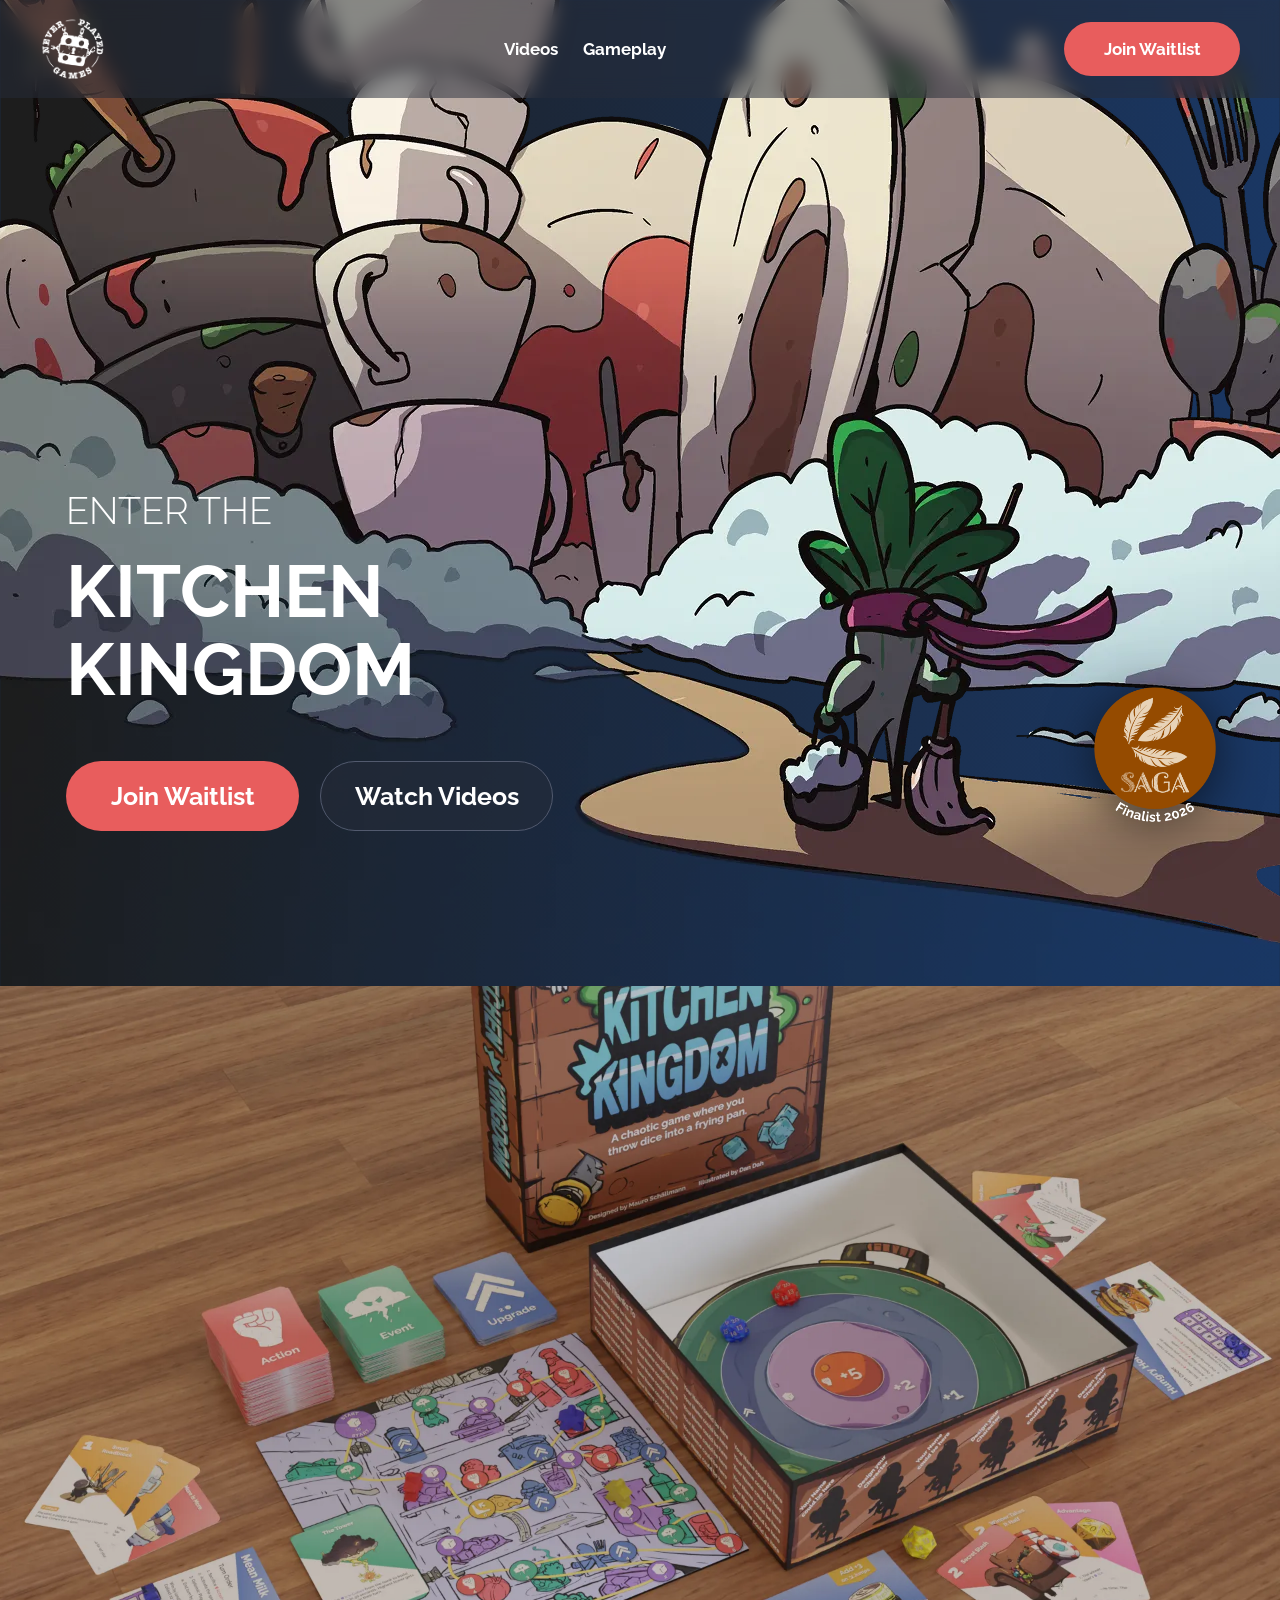
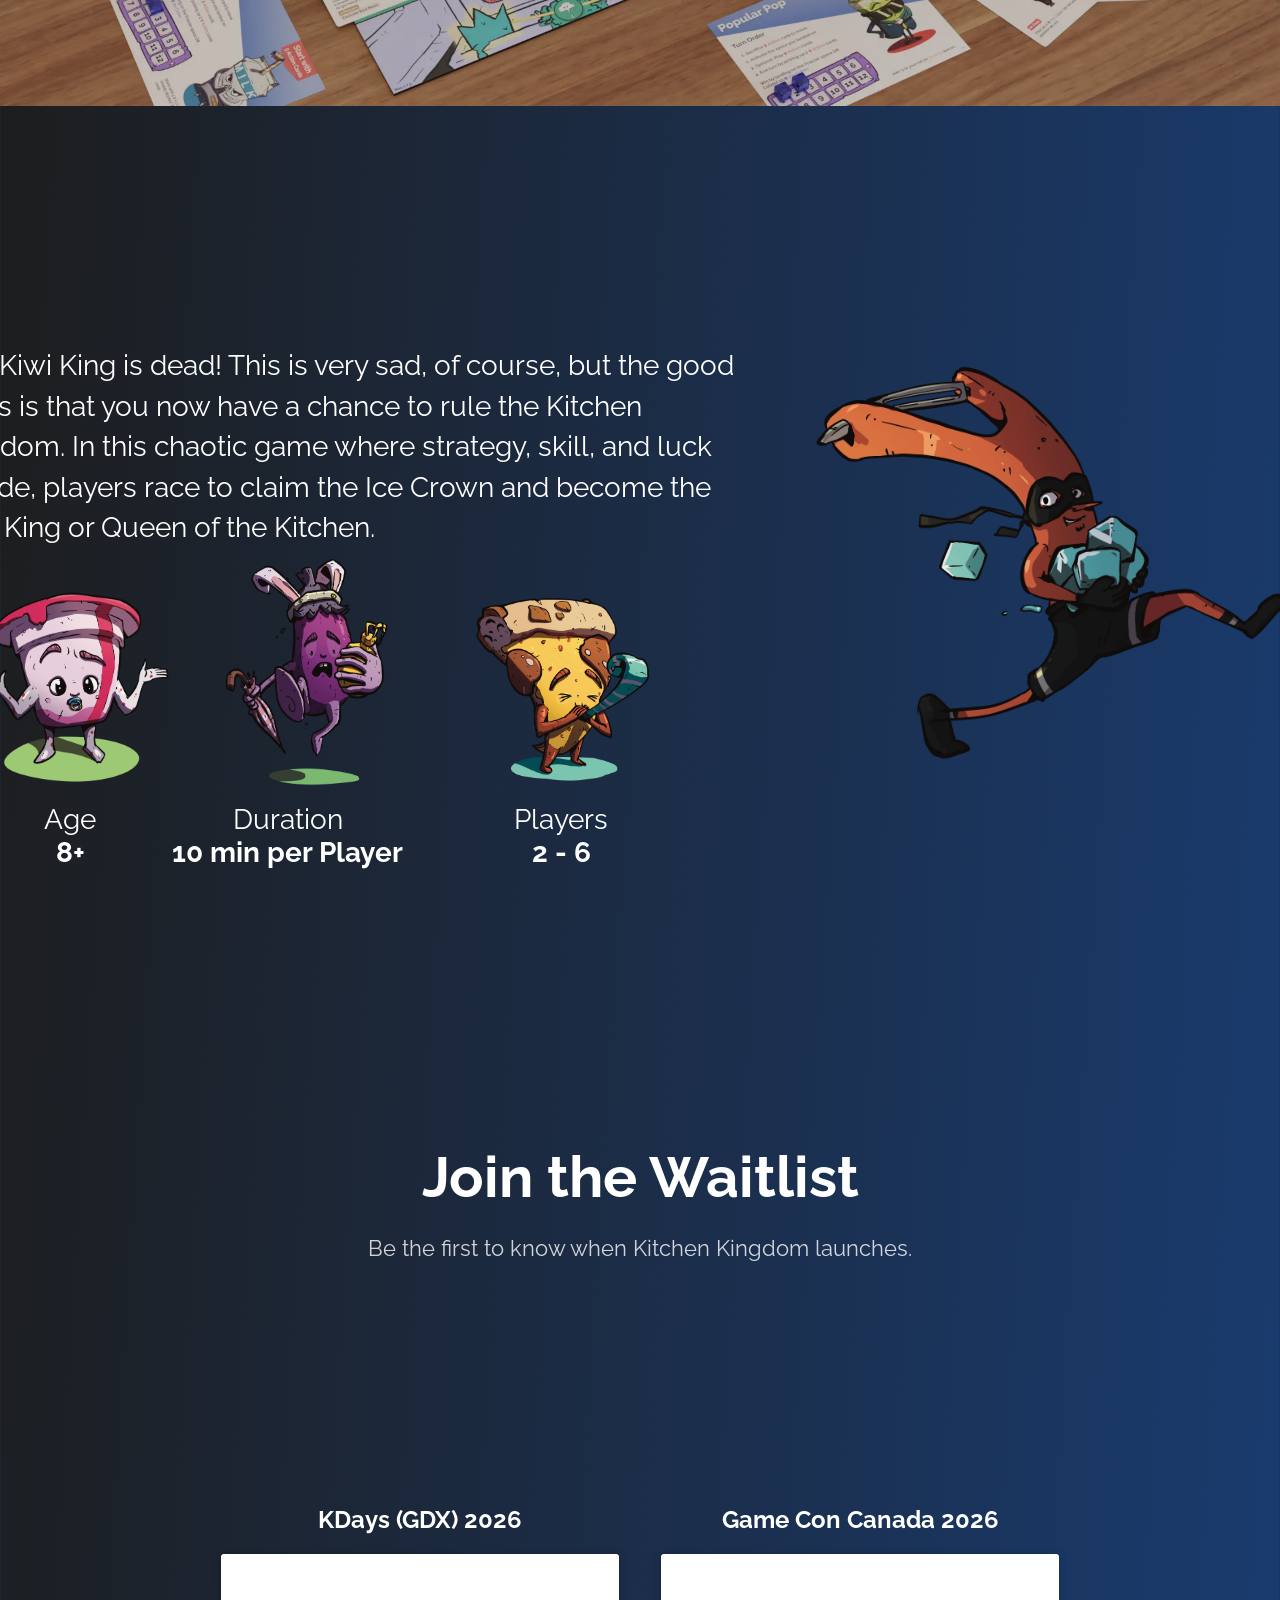
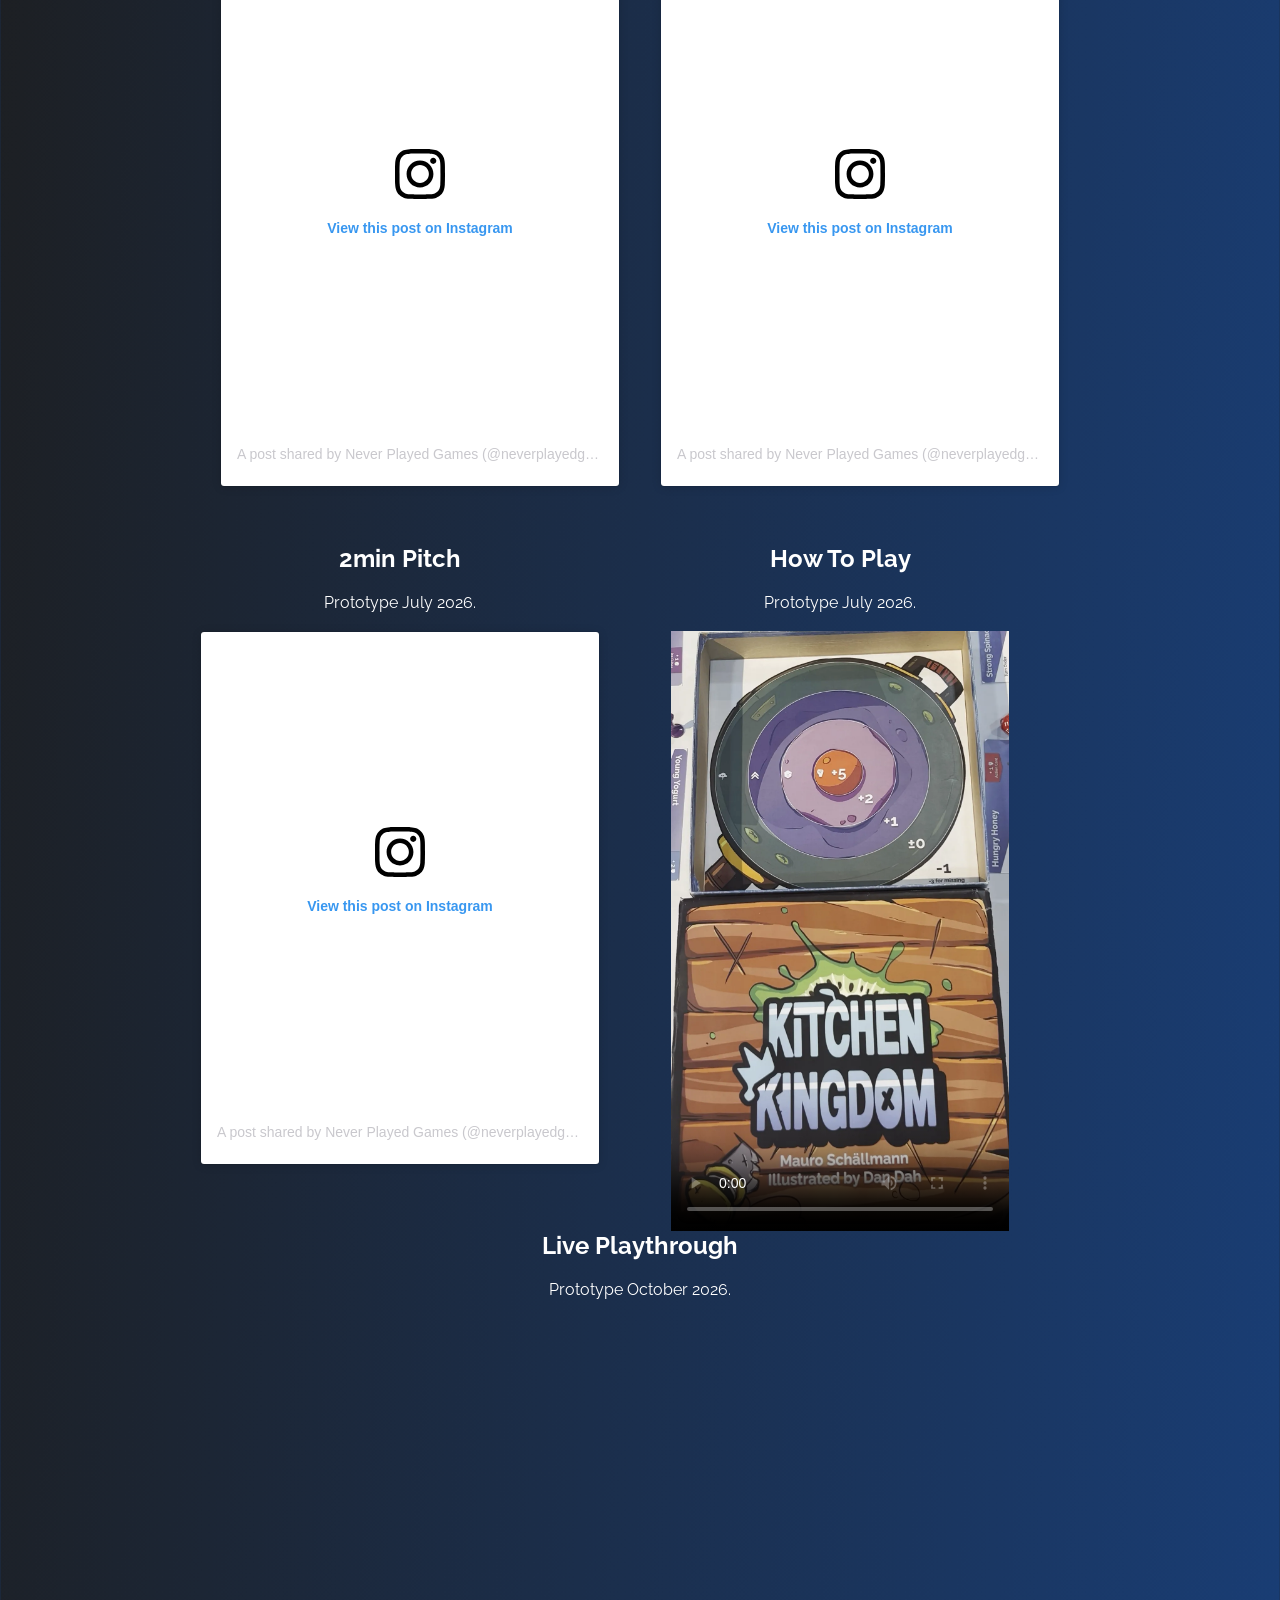
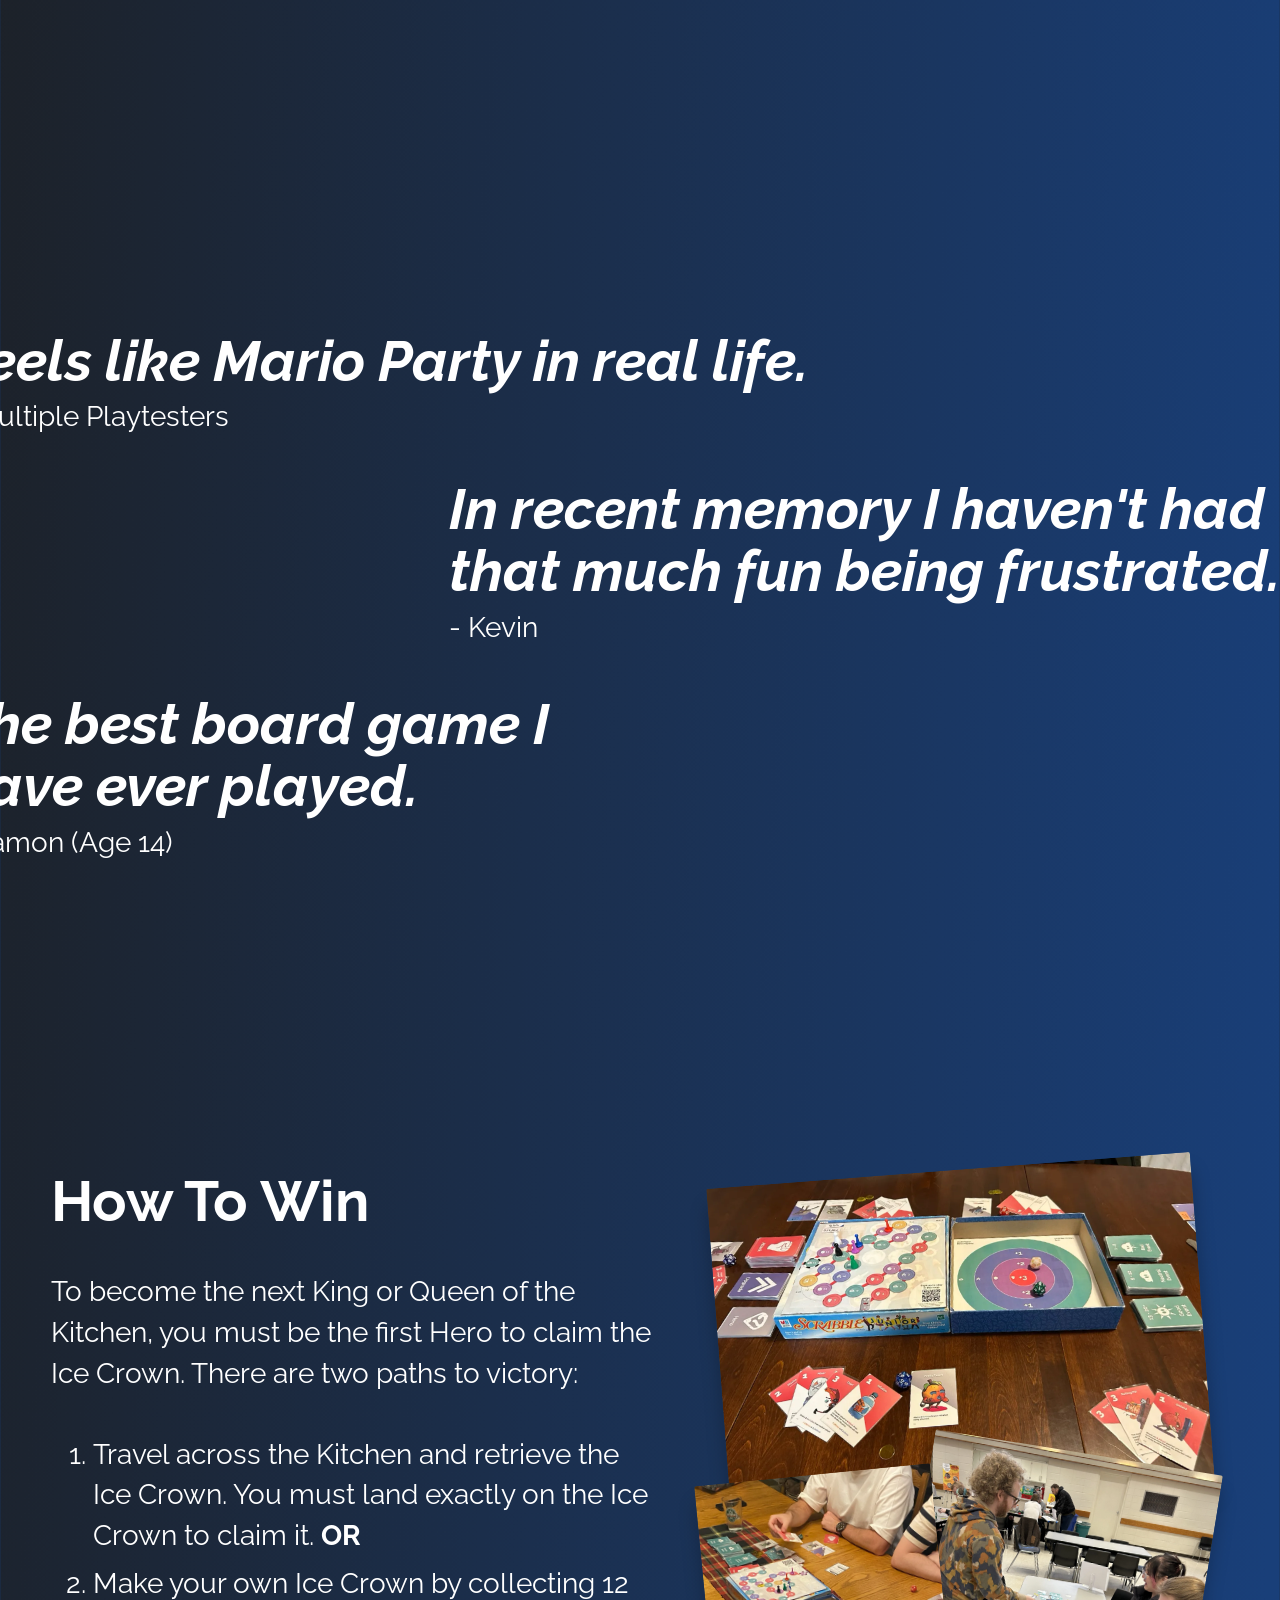
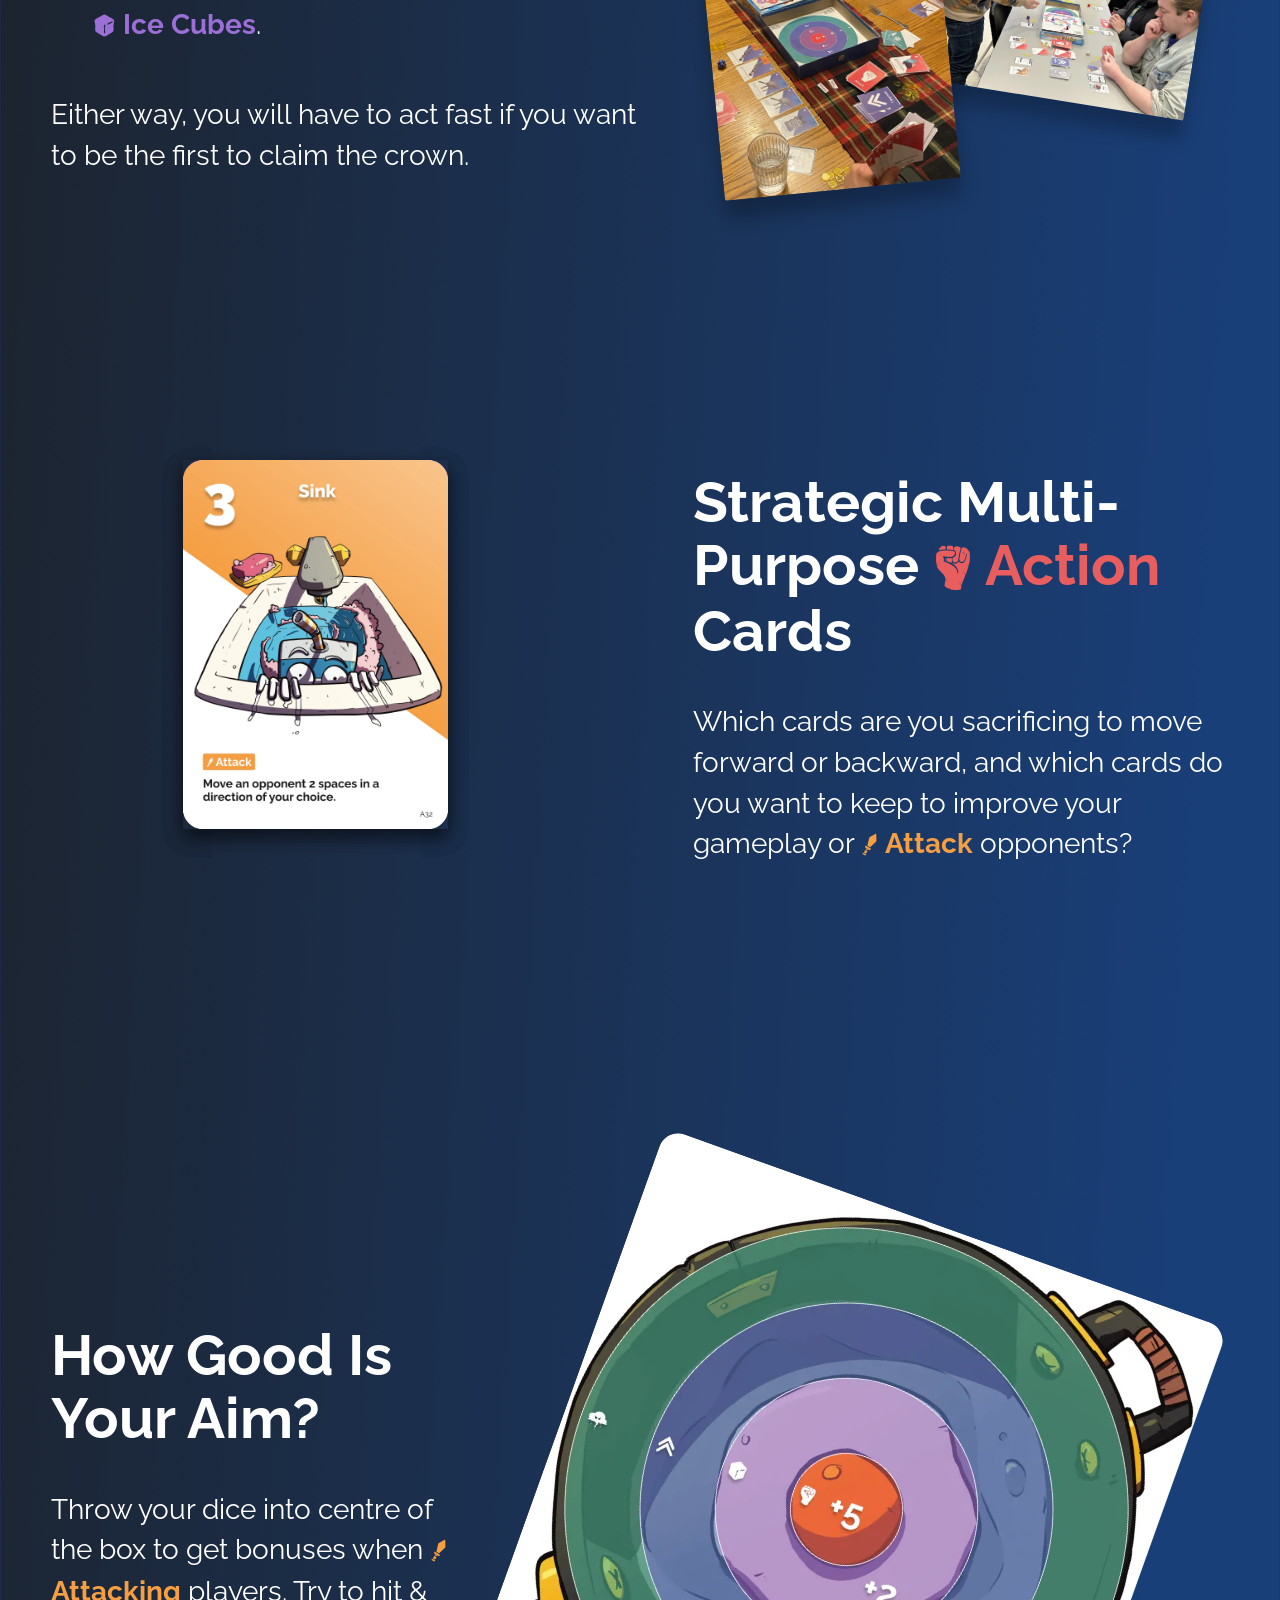
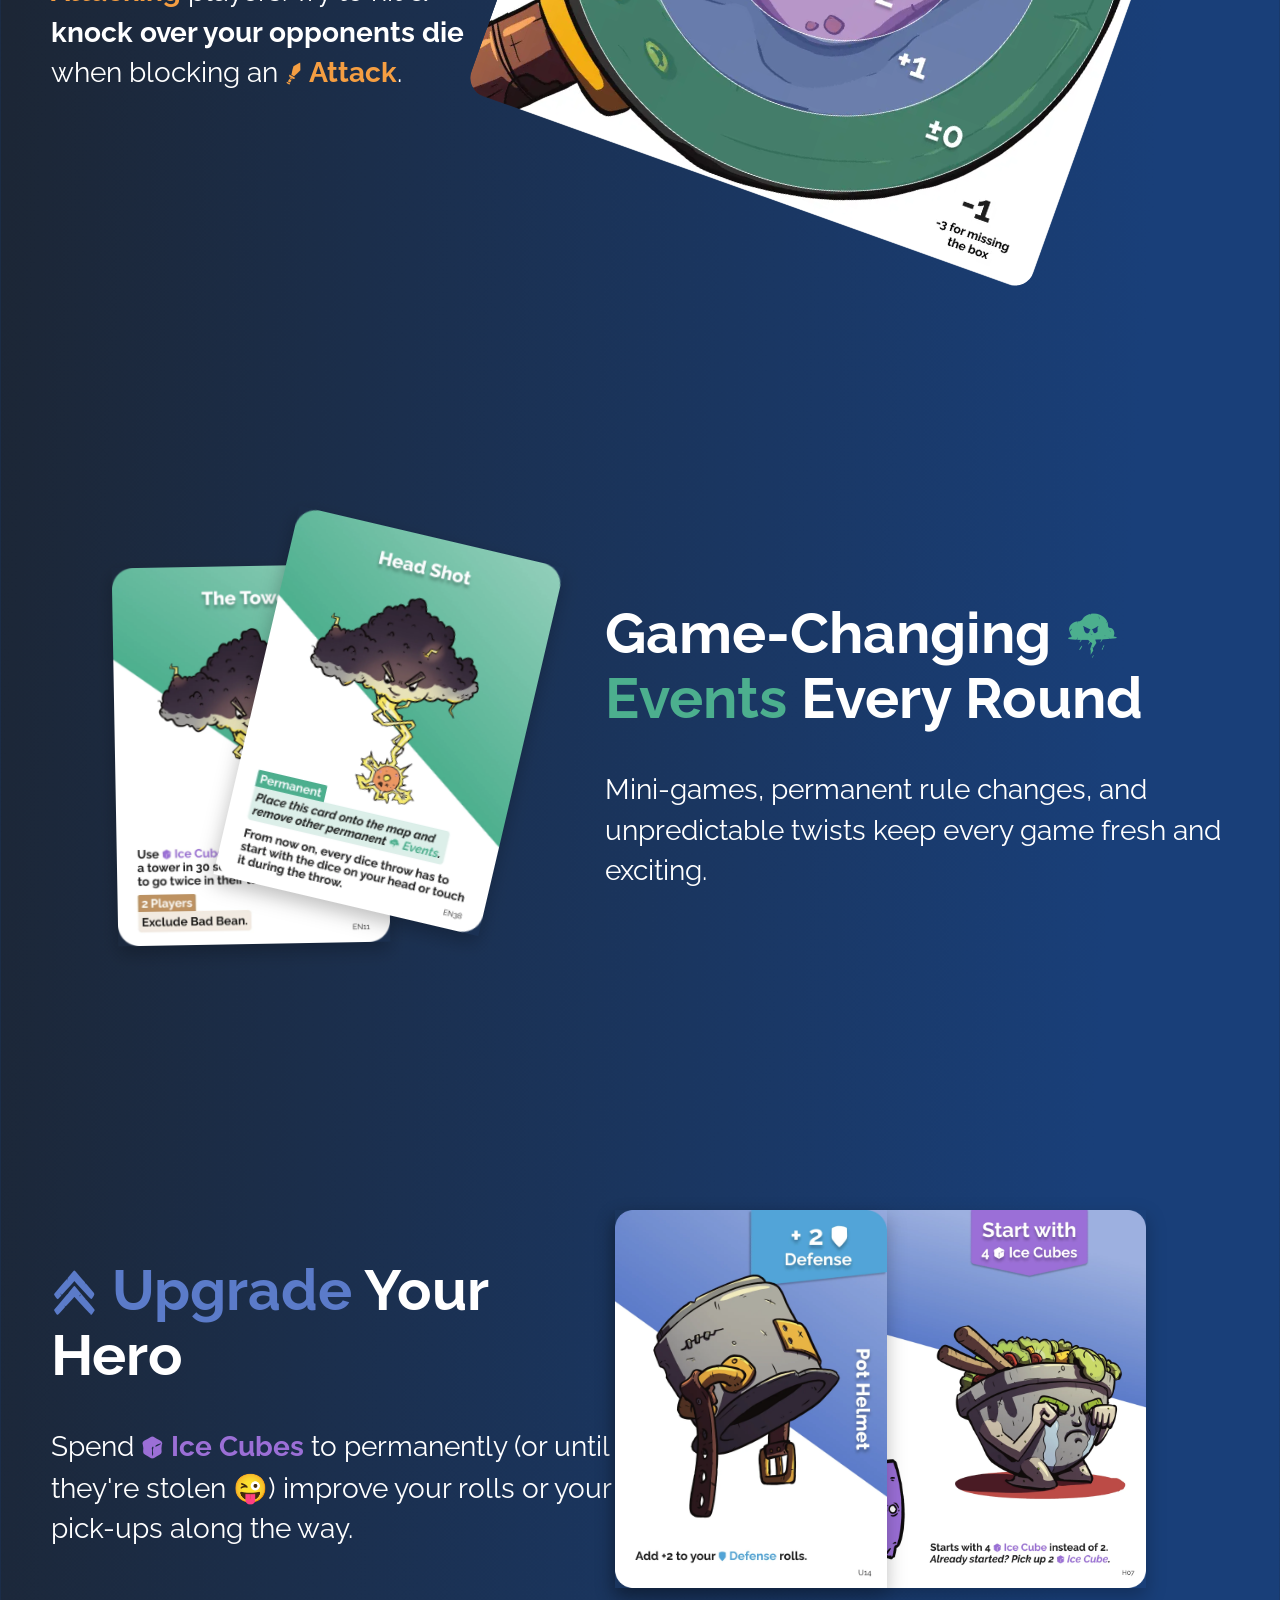
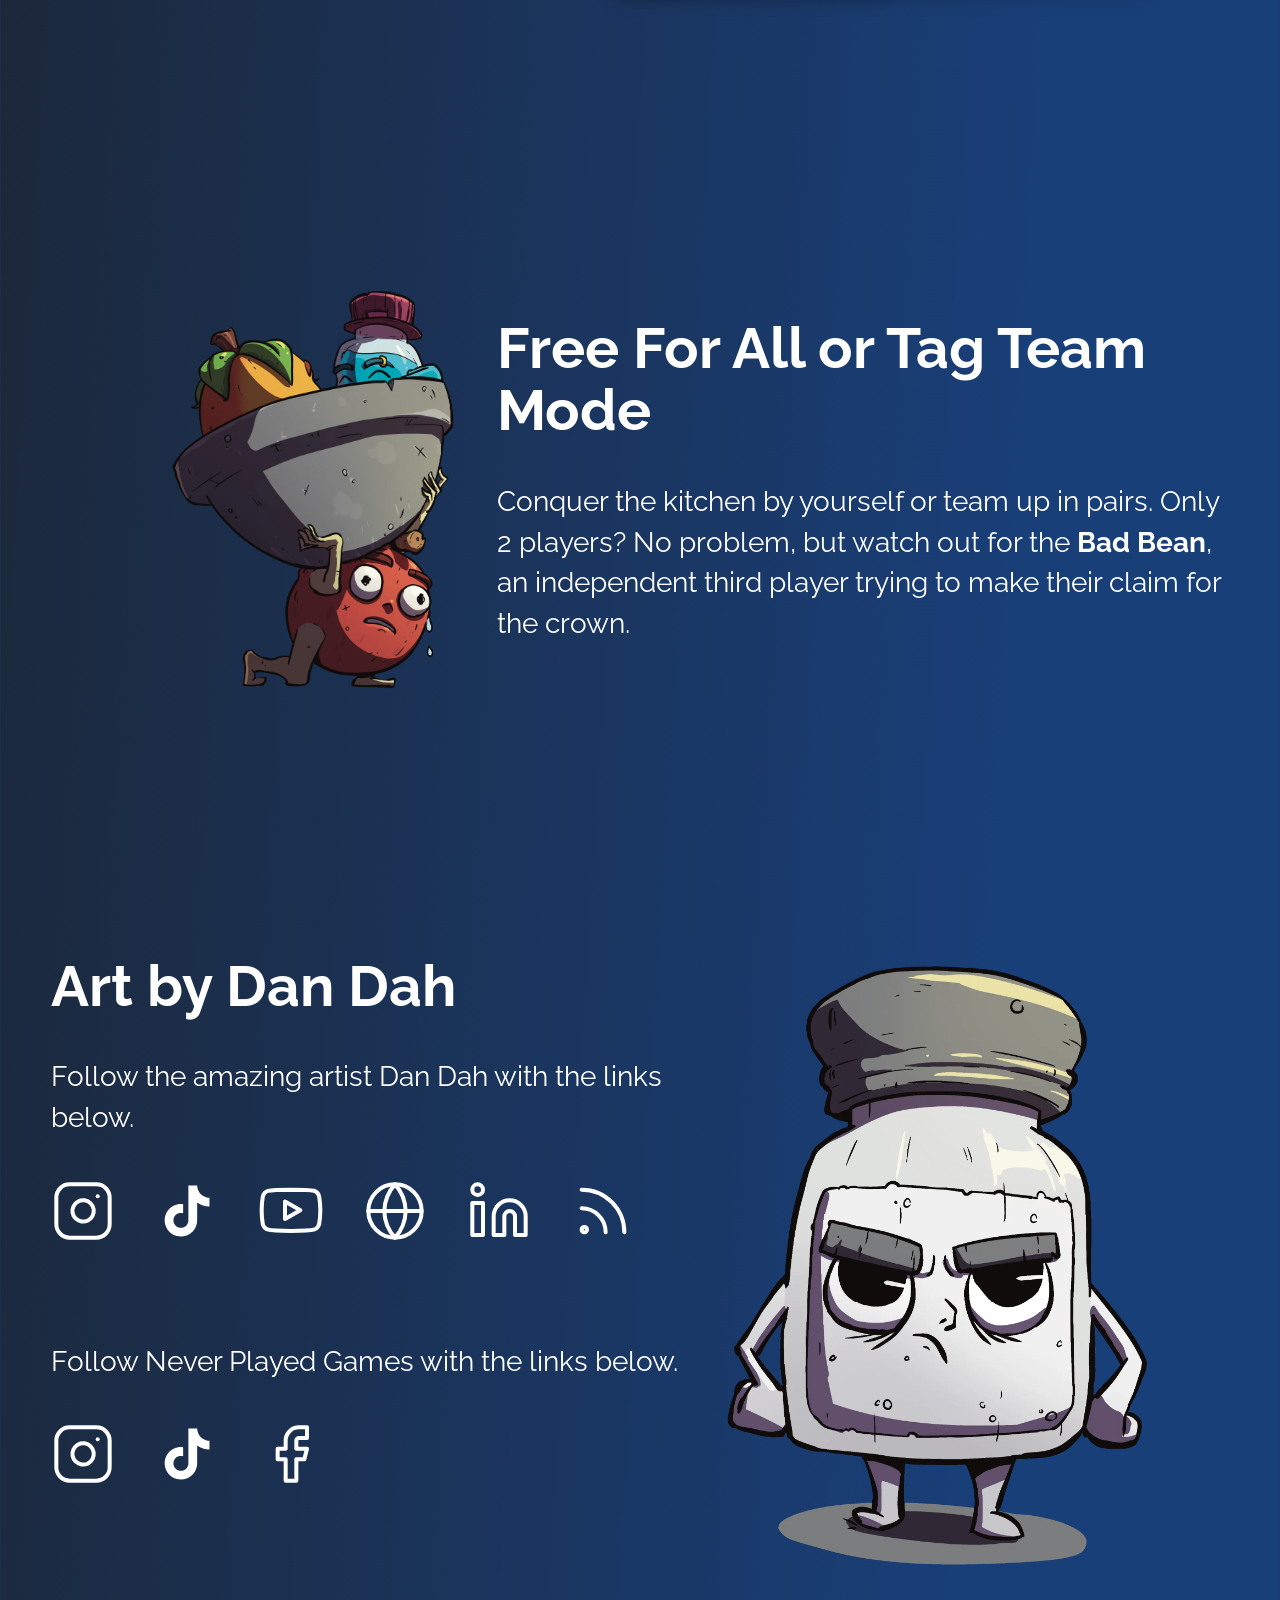
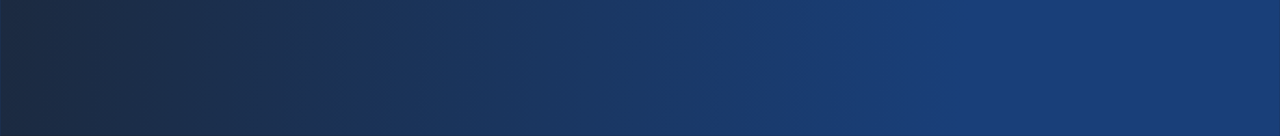
==== commit 62b1739b: "Add Stream" ====
--- a/index.html
+++ b/index.html
@@ -394,17 +394,18 @@
 
 
             <div class="video-row">
-                <!--<div class="video-col">
-                    <h2>Kitchen Kingdom in 45 Seconds</h2>
-                    <p style="margin: 20px 0 0 0;">Prototype April 2026.</p>
+                <div class="video-col">
+                    <h2>2min Pitch</h2>
+                    <p style="margin: 20px 0 0 0;">Prototype July 2026.
+                    </p>
                     <br>
                     <blockquote class="instagram-media"
-                        data-instgrm-permalink="https://www.instagram.com/reel/DZFcCNOu9Yo/?utm_source=ig_embed&amp;utm_campaign=loading"
+                        data-instgrm-permalink="https://www.instagram.com/reel/DcCZU8_PHbK/?utm_source=ig_embed&amp;utm_campaign=loading"
                         data-instgrm-version="14"
-                        style=" background:#ffffff00; border:0; border-radius:3px; box-shadow:0 0 1px 0 rgba(0,0,0,0.5),0 1px 10px 0 rgba(0,0,0,0.15); margin: 1px; max-width:540px; min-width:326px; padding:0; width:99.375%; width:-webkit-calc(100% - 2px); width:calc(100% - 2px);">
+                        style=" background:#FFF; border:0; border-radius:3px; box-shadow:0 0 1px 0 rgba(0,0,0,0.5),0 1px 10px 0 rgba(0,0,0,0.15); margin: 1px; max-width:540px; min-width:326px; padding:0; width:99.375%; width:-webkit-calc(100% - 2px); width:calc(100% - 2px);">
                         <div style="padding:16px;"> <a
-                                href="https://www.instagram.com/reel/DZFcCNOu9Yo/?utm_source=ig_embed&amp;utm_campaign=loading"
-                                style=" background:#ffffff00; line-height:0; padding:0 0; text-align:center; text-decoration:none; width:100%;"
+                                href="https://www.instagram.com/reel/DcCZU8_PHbK/?utm_source=ig_embed&amp;utm_campaign=loading"
+                                style=" background:#FFFFFF; line-height:0; padding:0 0; text-align:center; text-decoration:none; width:100%;"
                                 target="_blank">
                                 <div style=" display: flex; flex-direction: row; align-items: center;">
                                     <div
@@ -485,105 +486,6 @@
                             </a>
                             <p
                                 style=" color:#c9c8cd; font-family:Arial,sans-serif; font-size:14px; line-height:17px; margin-bottom:0; margin-top:8px; overflow:hidden; padding:8px 0 7px; text-align:center; text-overflow:ellipsis; white-space:nowrap;">
-                                <a href="https://www.instagram.com/reel/DZFcCNOu9Yo/?utm_source=ig_embed&amp;utm_campaign=loading"
-                                    style=" color:#c9c8cd; font-family:Arial,sans-serif; font-size:14px; font-style:normal; font-weight:normal; line-height:17px; text-decoration:none;"
-                                    target="_blank">A post shared by Never Played Games (@neverplayedgamez)</a></p>
-                        </div>
-                    </blockquote>
-                    <script async src="//www.instagram.com/embed.js"></script>
-                </div>-->
-                <div class="video-col">
-                    <h2>2min Pitch</h2>
-                    <p style="margin: 20px 0 0 0;">Prototype July 2026.
-                    </p>
-                    <br>
-                    <blockquote class="instagram-media"
-                        data-instgrm-permalink="https://www.instagram.com/reel/DcCZU8_PHbK/?utm_source=ig_embed&amp;utm_campaign=loading"
-                        data-instgrm-version="14"
-                        style=" background:#FFF; border:0; border-radius:3px; box-shadow:0 0 1px 0 rgba(0,0,0,0.5),0 1px 10px 0 rgba(0,0,0,0.15); margin: 1px; max-width:540px; min-width:326px; padding:0; width:99.375%; width:-webkit-calc(100% - 2px); width:calc(100% - 2px);">
-                        <div style="padding:16px;"> <a
-                                href="https://www.instagram.com/reel/DcCZU8_PHbK/?utm_source=ig_embed&amp;utm_campaign=loading"
-                                style=" background:#FFFFFF; line-height:0; padding:0 0; text-align:center; text-decoration:none; width:100%;"
-                                target="_blank">
-                                <div style=" display: flex; flex-direction: row; align-items: center;">
-                                    <div
-                                        style="background-color: #F4F4F400; border-radius: 50%; flex-grow: 0; height: 40px; margin-right: 14px; width: 40px;">
-                                    </div>
-                                    <div
-                                        style="display: flex; flex-direction: column; flex-grow: 1; justify-content: center;">
-                                        <div
-                                            style=" background-color: #F4F4F400; border-radius: 4px; flex-grow: 0; height: 14px; margin-bottom: 6px; width: 100px;">
-                                        </div>
-                                        <div
-                                            style=" background-color: #F4F4F400; border-radius: 4px; flex-grow: 0; height: 14px; width: 60px;">
-                                        </div>
-                                    </div>
-                                </div>
-                                <div style="padding: 19% 0;"></div>
-                                <div style="display:block; height:50px; margin:0 auto 12px; width:50px;"><svg
-                                        width="50px" height="50px" viewBox="0 0 60 60" version="1.1"
-                                        xmlns="https://www.w3.org/2000/svg" xmlns:xlink="https://www.w3.org/1999/xlink">
-                                        <g stroke="none" stroke-width="1" fill="none" fill-rule="evenodd">
-                                            <g transform="translate(-511.000000, -20.000000)" fill="#000000">
-                                                <g>
-                                                    <path
-                                                        d="M556.869,30.41 C554.814,30.41 553.148,32.076 553.148,34.131 C553.148,36.186 554.814,37.852 556.869,37.852 C558.924,37.852 560.59,36.186 560.59,34.131 C560.59,32.076 558.924,30.41 556.869,30.41 M541,60.657 C535.114,60.657 530.342,55.887 530.342,50 C530.342,44.114 535.114,39.342 541,39.342 C546.887,39.342 551.658,44.114 551.658,50 C551.658,55.887 546.887,60.657 541,60.657 M541,33.886 C532.1,33.886 524.886,41.1 524.886,50 C524.886,58.899 532.1,66.113 541,66.113 C549.9,66.113 557.115,58.899 557.115,50 C557.115,41.1 549.9,33.886 541,33.886 M565.378,62.101 C565.244,65.022 564.756,66.606 564.346,67.663 C563.803,69.06 563.154,70.057 562.106,71.106 C561.058,72.155 560.06,72.803 558.662,73.347 C557.607,73.757 556.021,74.244 553.102,74.378 C549.944,74.521 548.997,74.552 541,74.552 C533.003,74.552 532.056,74.521 528.898,74.378 C525.979,74.244 524.393,73.757 523.338,73.347 C521.94,72.803 520.942,72.155 519.894,71.106 C518.846,70.057 518.197,69.06 517.654,67.663 C517.244,66.606 516.755,65.022 516.623,62.101 C516.479,58.943 516.448,57.996 516.448,50 C516.448,42.003 516.479,41.056 516.623,37.899 C516.755,34.978 517.244,33.391 517.654,32.338 C518.197,30.938 518.846,29.942 519.894,28.894 C520.942,27.846 521.94,27.196 523.338,26.654 C524.393,26.244 525.979,25.756 528.898,25.623 C532.057,25.479 533.004,25.448 541,25.448 C548.997,25.448 549.943,25.479 553.102,25.623 C556.021,25.756 557.607,26.244 558.662,26.654 C560.06,27.196 561.058,27.846 562.106,28.894 C563.154,29.942 563.803,30.938 564.346,32.338 C564.756,33.391 565.244,34.978 565.378,37.899 C565.522,41.056 565.552,42.003 565.552,50 C565.552,57.996 565.522,58.943 565.378,62.101 M570.82,37.631 C570.674,34.438 570.167,32.258 569.425,30.349 C568.659,28.377 567.633,26.702 565.965,25.035 C564.297,23.368 562.623,22.342 560.652,21.575 C558.743,20.834 556.562,20.326 553.369,20.18 C550.169,20.033 549.148,20 541,20 C532.853,20 531.831,20.033 528.631,20.18 C525.438,20.326 523.257,20.834 521.349,21.575 C519.376,22.342 517.703,23.368 516.035,25.035 C514.368,26.702 513.342,28.377 512.574,30.349 C511.834,32.258 511.326,34.438 511.181,37.631 C511.035,40.831 511,41.851 511,50 C511,58.147 511.035,59.17 511.181,62.369 C511.326,65.562 511.834,67.743 512.574,69.651 C513.342,71.625 514.368,73.296 516.035,74.965 C517.703,76.634 519.376,77.658 521.349,78.425 C523.257,79.167 525.438,79.673 528.631,79.82 C531.831,79.965 532.853,80.001 541,80.001 C549.148,80.001 550.169,79.965 553.369,79.82 C556.562,79.673 558.743,79.167 560.652,78.425 C562.623,77.658 564.297,76.634 565.965,74.965 C567.633,73.296 568.659,71.625 569.425,69.651 C570.167,67.743 570.674,65.562 570.82,62.369 C570.966,59.17 571,58.147 571,50 C571,41.851 570.966,40.831 570.82,37.631">
-                                                    </path>
-                                                </g>
-                                            </g>
-                                        </g>
-                                    </svg></div>
-                                <div style="padding-top: 8px;">
-                                    <div
-                                        style=" color:#3897f0; font-family:Arial,sans-serif; font-size:14px; font-style:normal; font-weight:550; line-height:18px;">
-                                        View this post on Instagram</div>
-                                </div>
-                                <div style="padding: 12.5% 0;"></div>
-                                <div
-                                    style="display: flex; flex-direction: row; margin-bottom: 14px; align-items: center;">
-                                    <div>
-                                        <div
-                                            style="background-color: #F4F4F400; border-radius: 50%; height: 12.5px; width: 12.5px; transform: translateX(0px) translateY(7px);">
-                                        </div>
-                                        <div
-                                            style="background-color: #F4F4F400; height: 12.5px; transform: rotate(-45deg) translateX(3px) translateY(1px); width: 12.5px; flex-grow: 0; margin-right: 14px; margin-left: 2px;">
-                                        </div>
-                                        <div
-                                            style="background-color: #F4F4F400; border-radius: 50%; height: 12.5px; width: 12.5px; transform: translateX(9px) translateY(-18px);">
-                                        </div>
-                                    </div>
-                                    <div style="margin-left: 8px;">
-                                        <div
-                                            style=" background-color: #F4F4F400; border-radius: 50%; flex-grow: 0; height: 20px; width: 20px;">
-                                        </div>
-                                        <div
-                                            style=" width: 0; height: 0; border-top: 2px solid transparent; border-left: 6px solid #F4F4F400; border-bottom: 2px solid transparent; transform: translateX(16px) translateY(-4px) rotate(30deg)">
-                                        </div>
-                                    </div>
-                                    <div style="margin-left: auto;">
-                                        <div
-                                            style=" width: 0px; border-top: 8px solid #F4F4F400; border-right: 8px solid transparent; transform: translateY(16px);">
-                                        </div>
-                                        <div
-                                            style=" background-color: #F4F4F400; flex-grow: 0; height: 12px; width: 16px; transform: translateY(-4px);">
-                                        </div>
-                                        <div
-                                            style=" width: 0; height: 0; border-top: 8px solid #F4F4F400; border-left: 8px solid transparent; transform: translateY(-4px) translateX(8px);">
-                                        </div>
-                                    </div>
-                                </div>
-                                <div
-                                    style="display: flex; flex-direction: column; flex-grow: 1; justify-content: center; margin-bottom: 24px;">
-                                    <div
-                                        style=" background-color: #F4F4F400; border-radius: 4px; flex-grow: 0; height: 14px; margin-bottom: 6px; width: 224px;">
-                                    </div>
-                                    <div
-                                        style=" background-color: #F4F4F400; border-radius: 4px; flex-grow: 0; height: 14px; width: 144px;">
-                                    </div>
-                                </div>
-                            </a>
-                            <p
-                                style=" color:#c9c8cd; font-family:Arial,sans-serif; font-size:14px; line-height:17px; margin-bottom:0; margin-top:8px; overflow:hidden; padding:8px 0 7px; text-align:center; text-overflow:ellipsis; white-space:nowrap;">
                                 <a href="https://www.instagram.com/reel/DcCZU8_PHbK/?utm_source=ig_embed&amp;utm_campaign=loading"
                                     style=" color:#c9c8cd; font-family:Arial,sans-serif; font-size:14px; font-style:normal; font-weight:normal; line-height:17px; text-decoration:none;"
                                     target="_blank">A post shared by Never Played Games (@neverplayedgamez)</a>
@@ -604,8 +506,12 @@
                 <br>
                 <br>
                 <br>
+            </div>
+
+            <div class="video-row">
                 <div class="video-col">
                     <h2>Live Playthrough</h2>
+                    <p style="margin: 20px 0 0 0;">Prototype October 2026.</p>
                     <br>
                     <iframe width="560" height="315"
                         src="https://www.youtube.com/embed/EDNZMz2XuRI?si=99doKXdBwDoAZtjj&amp;start=196"
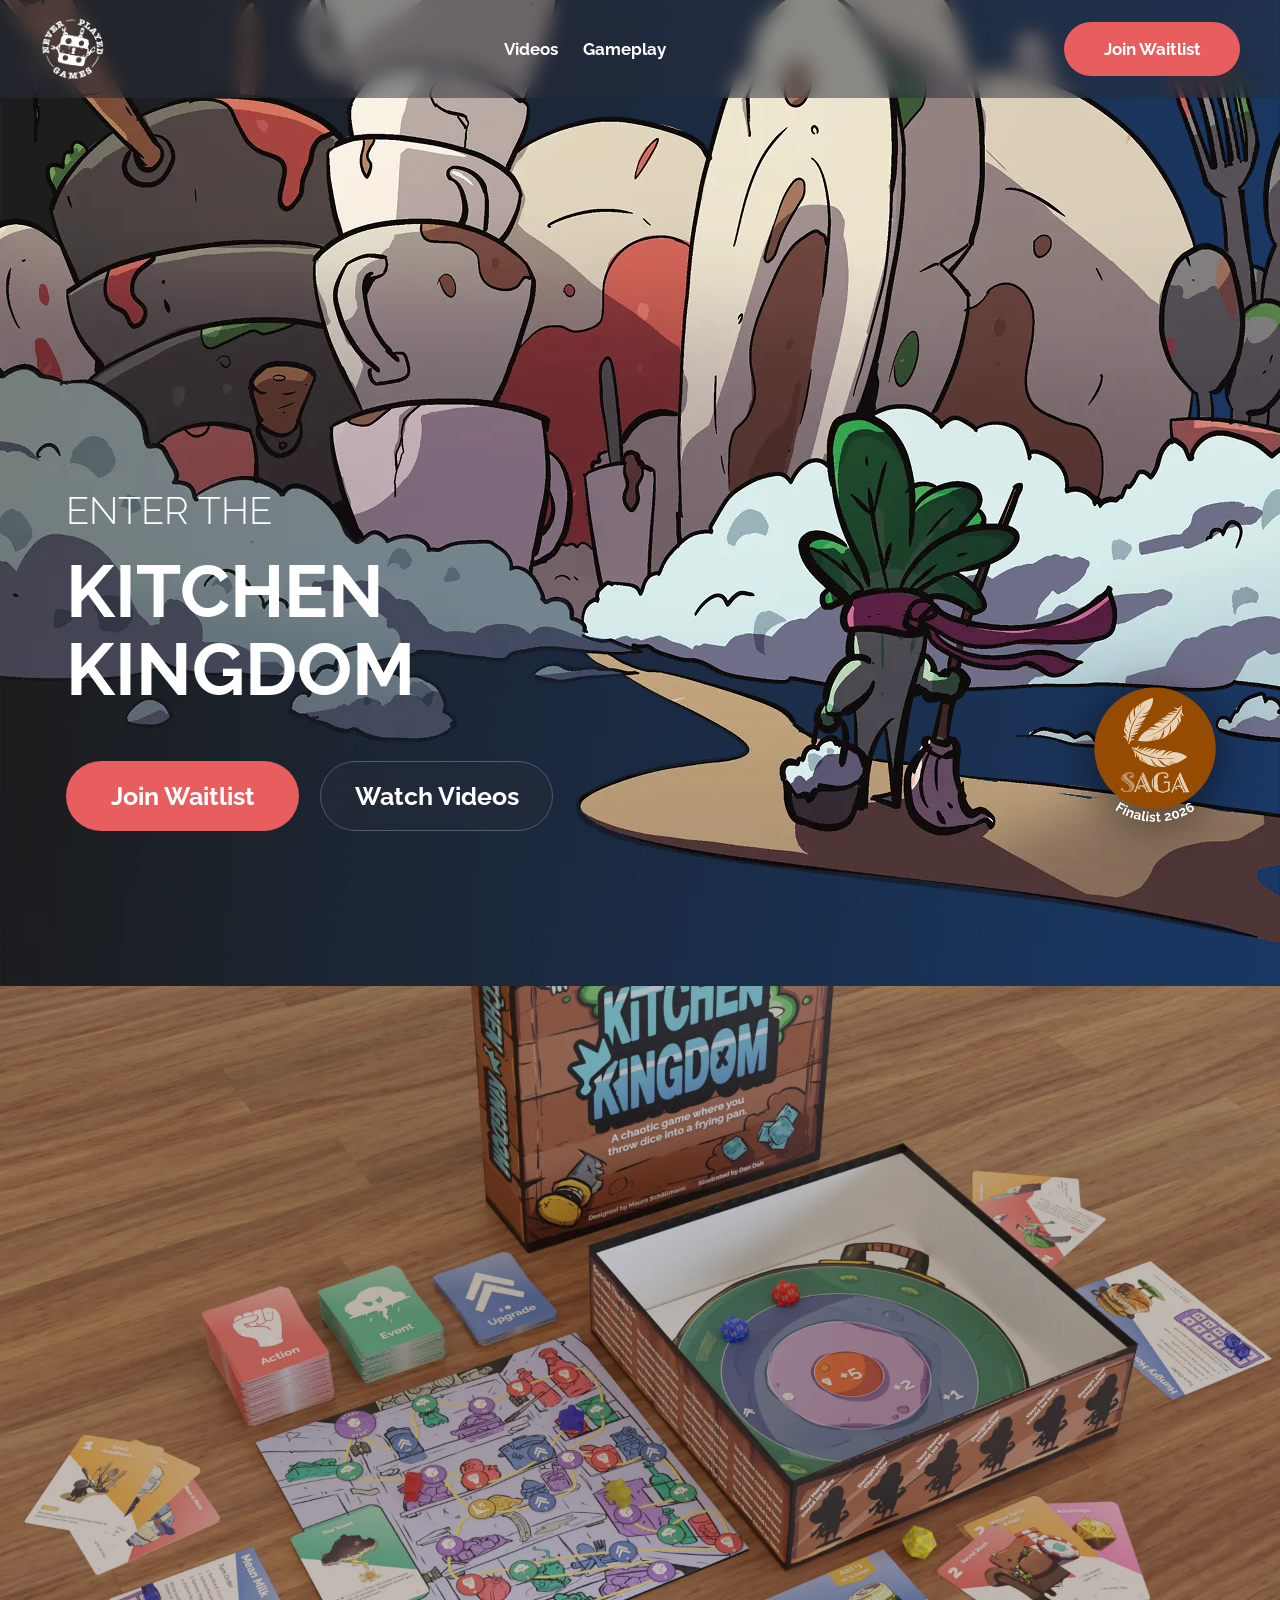
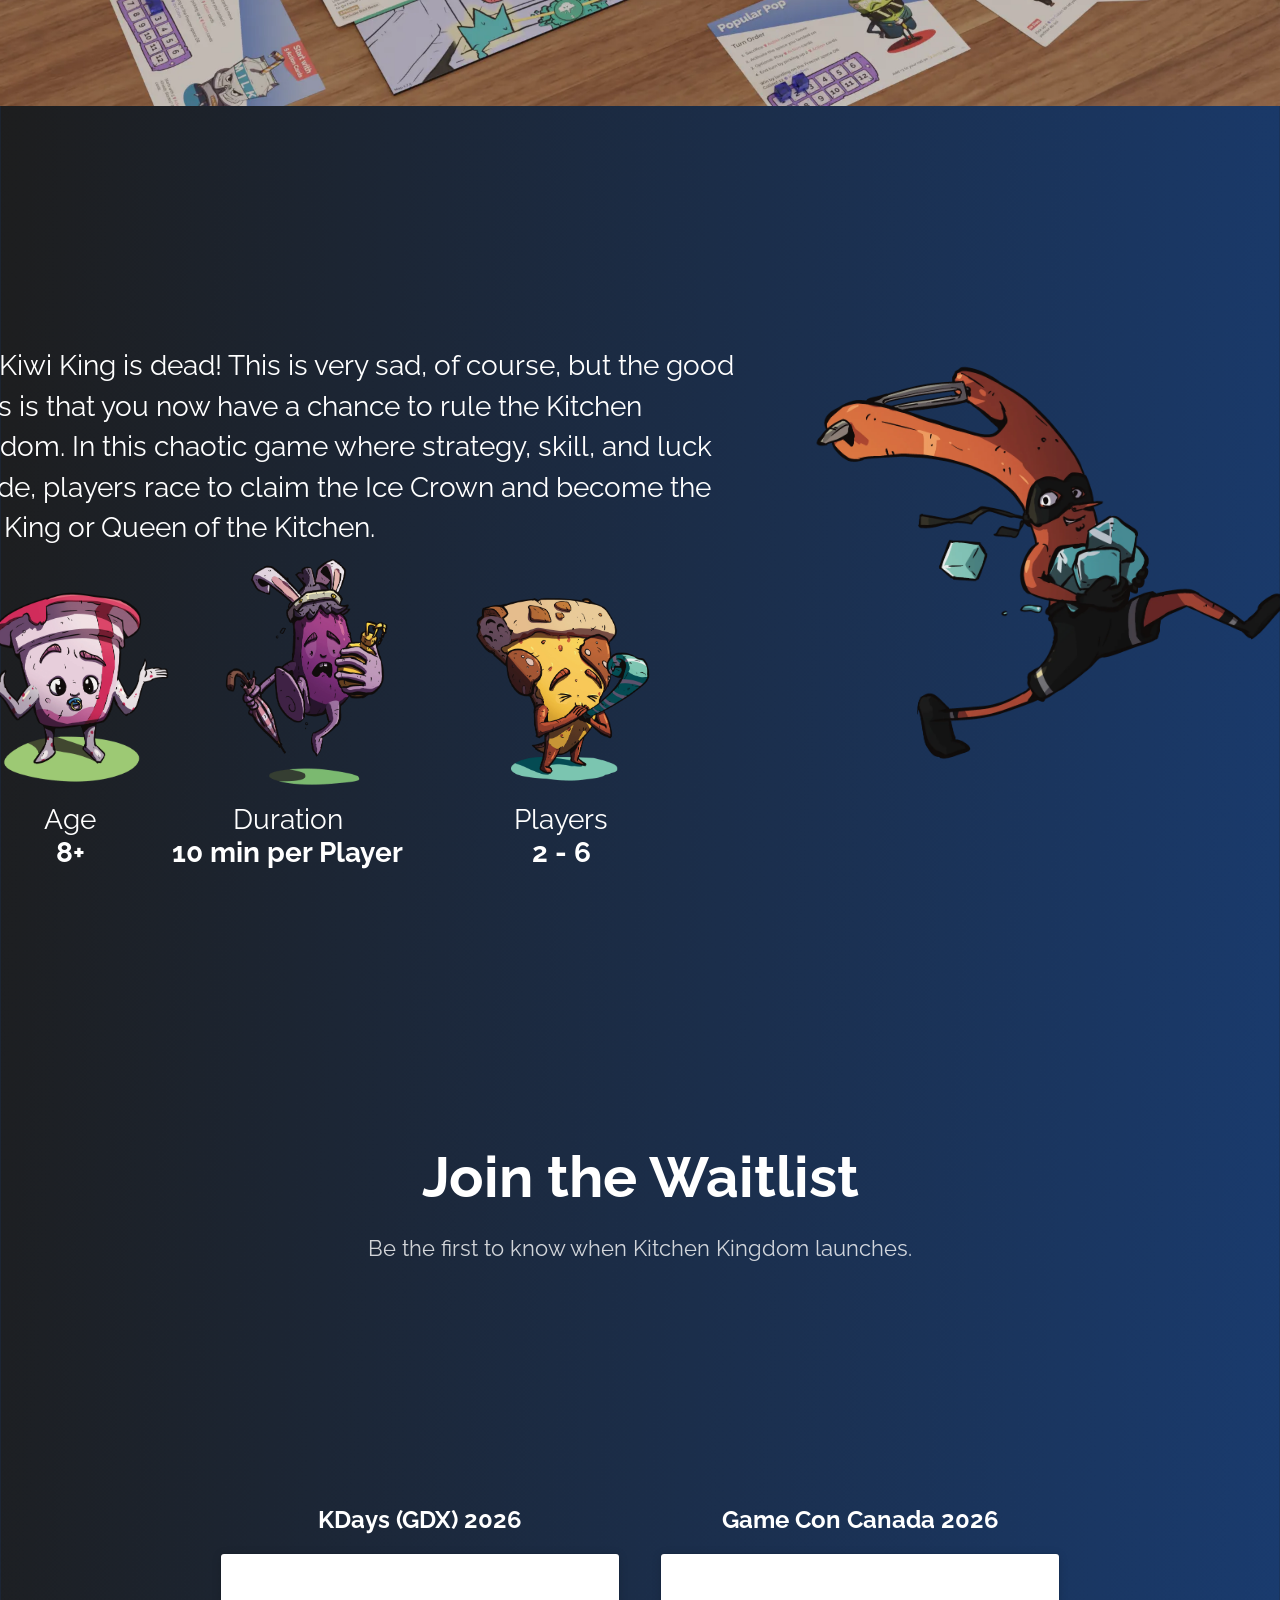
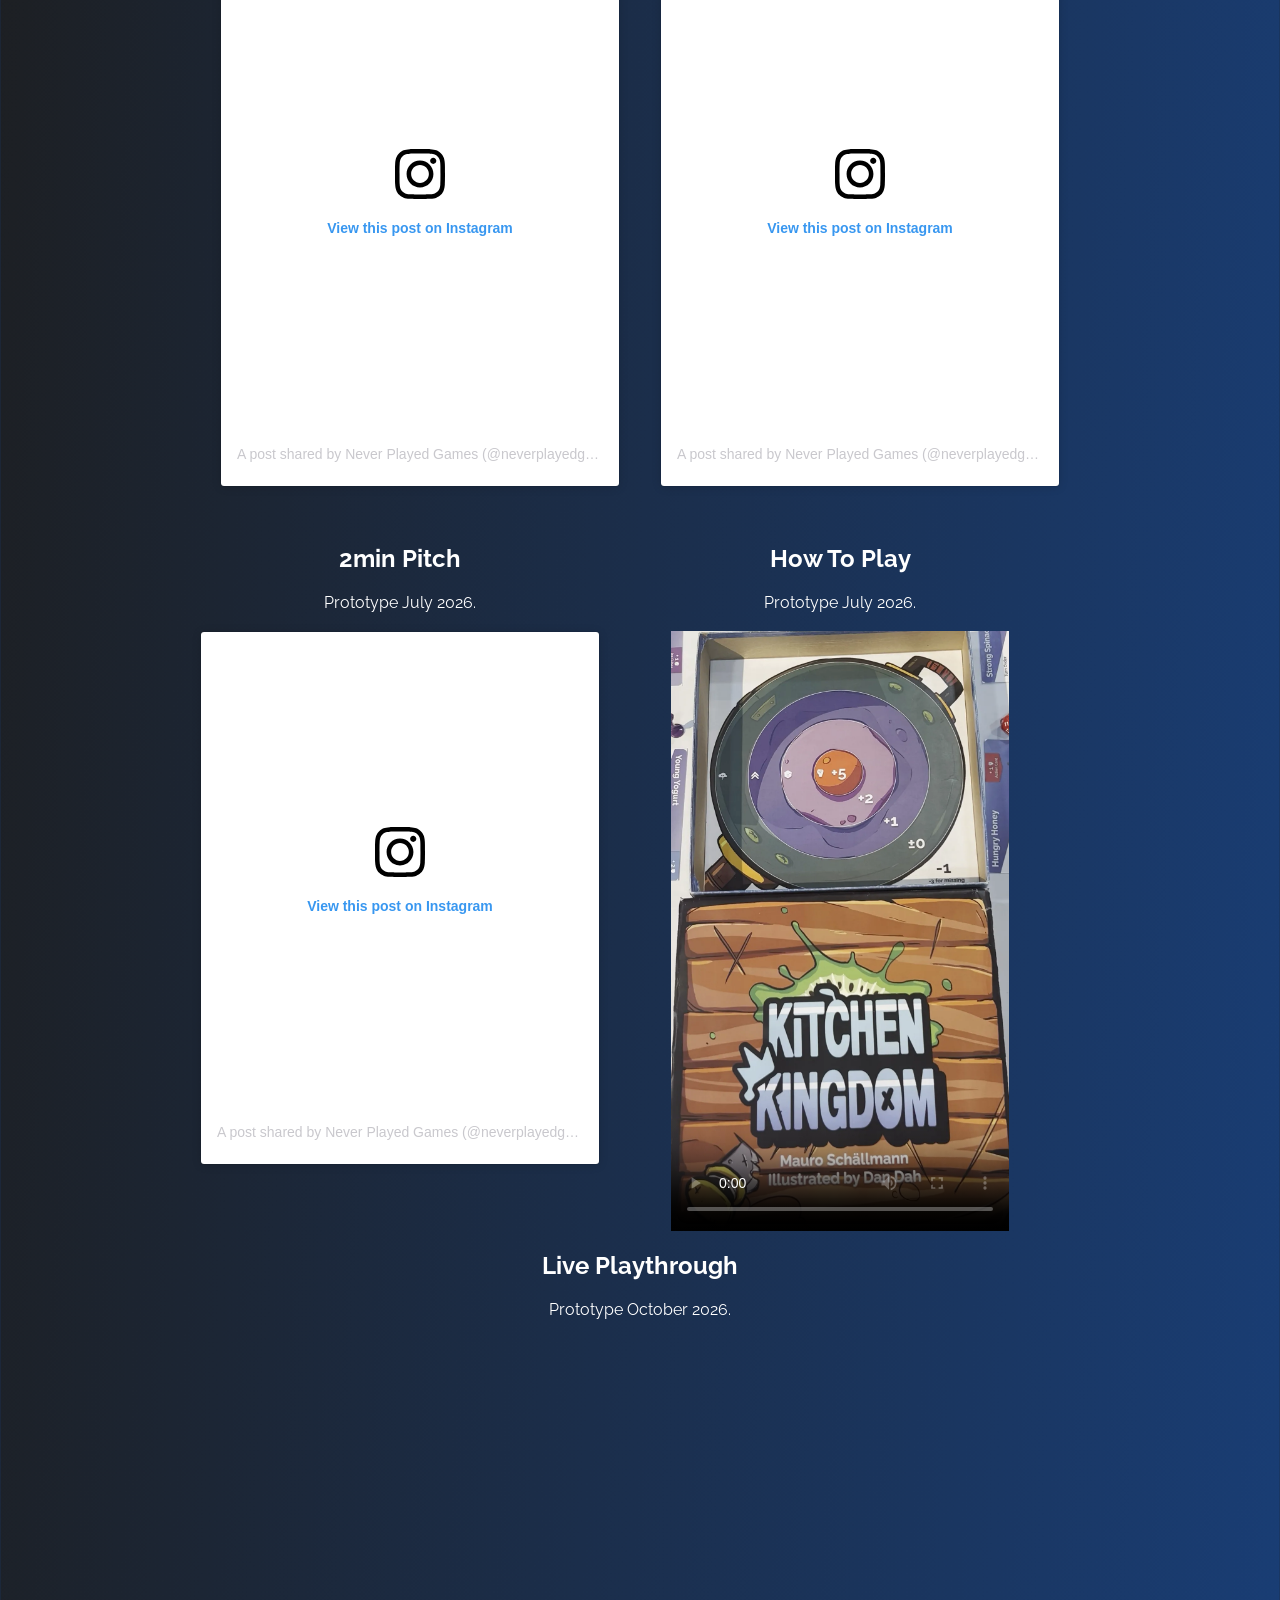
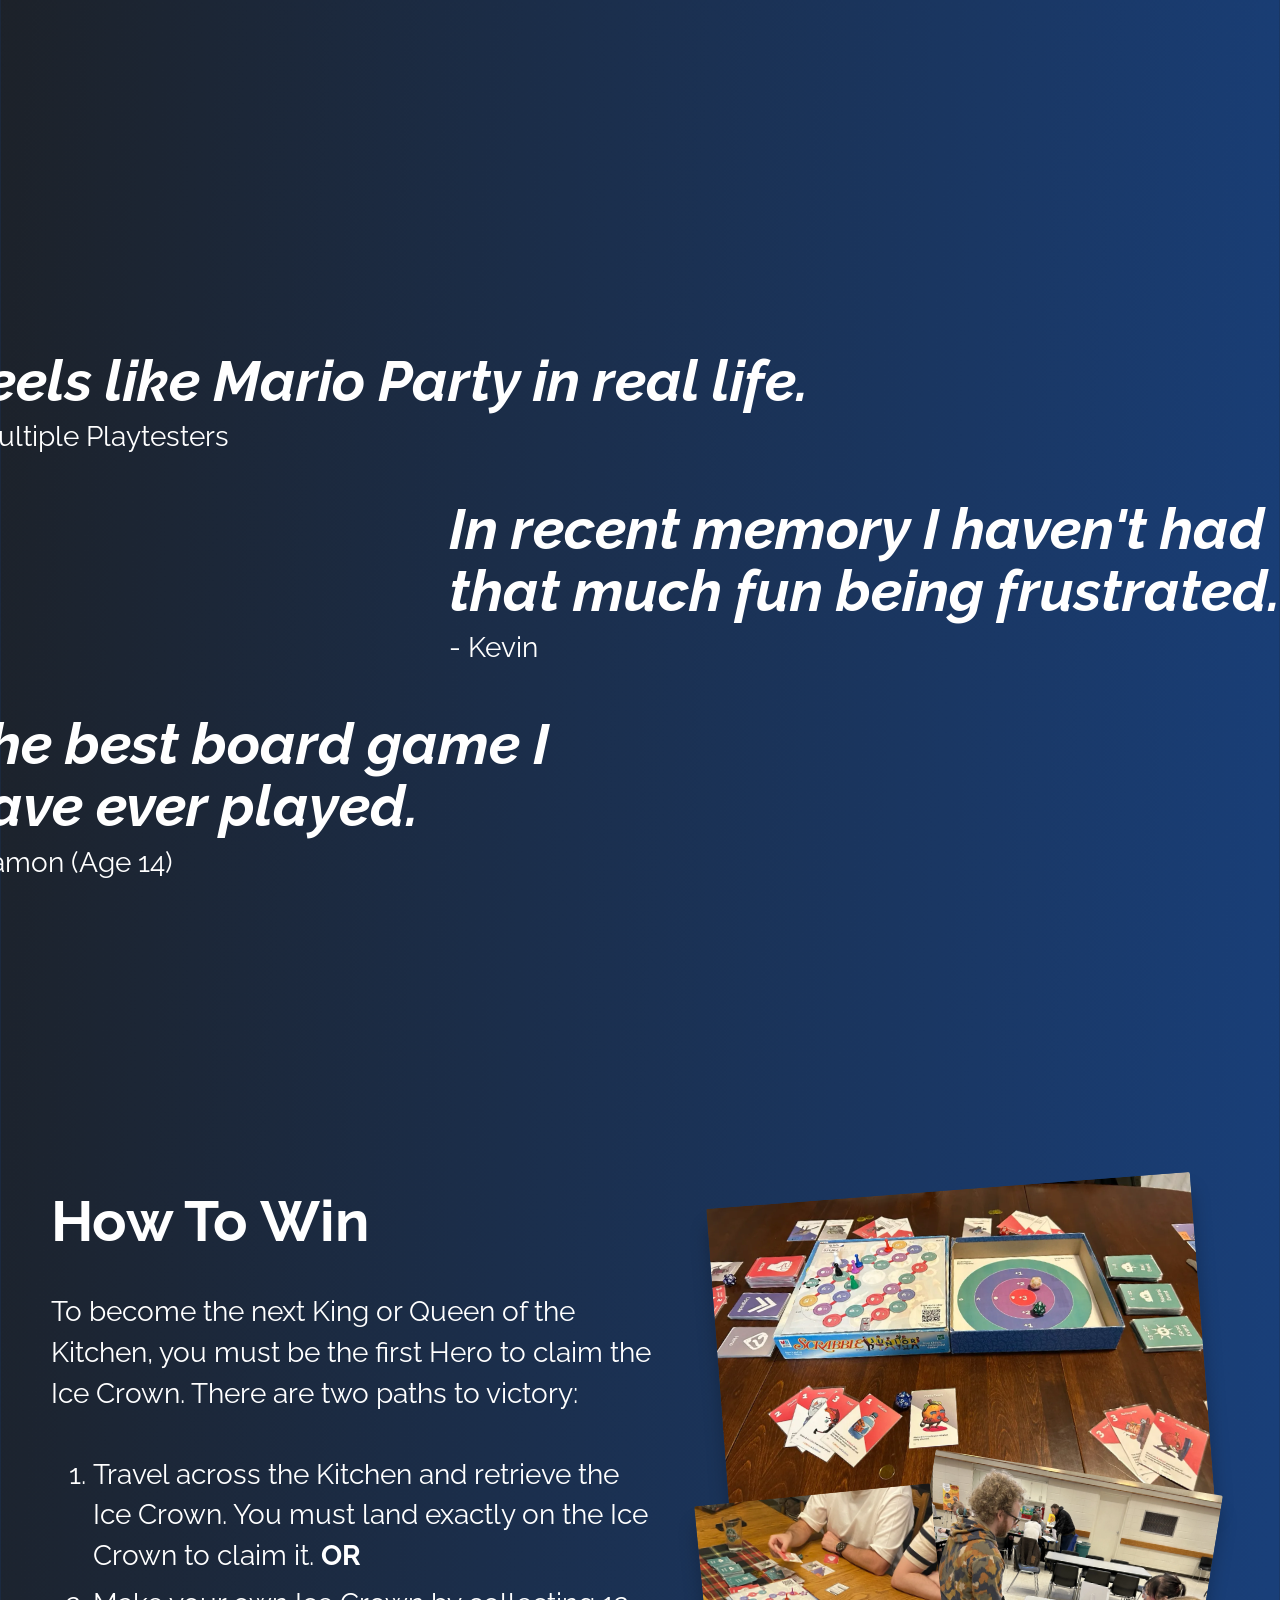
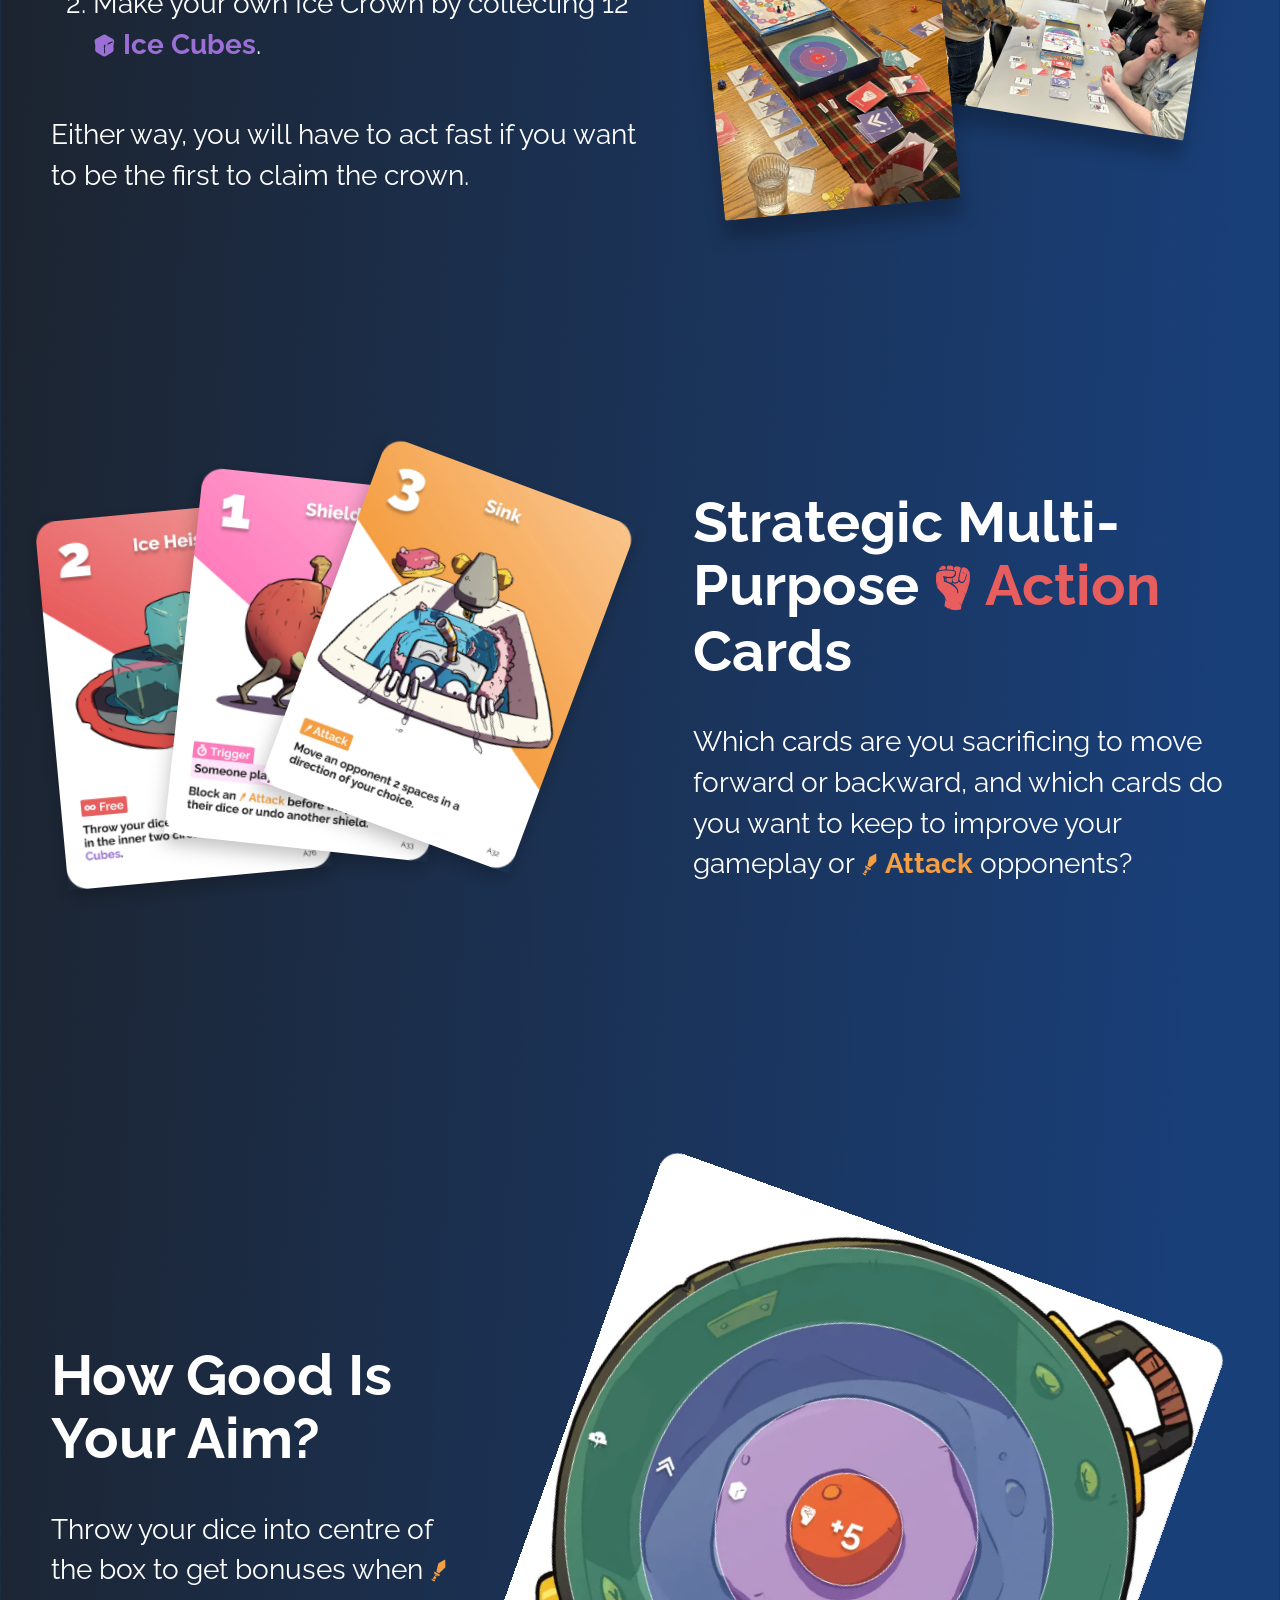
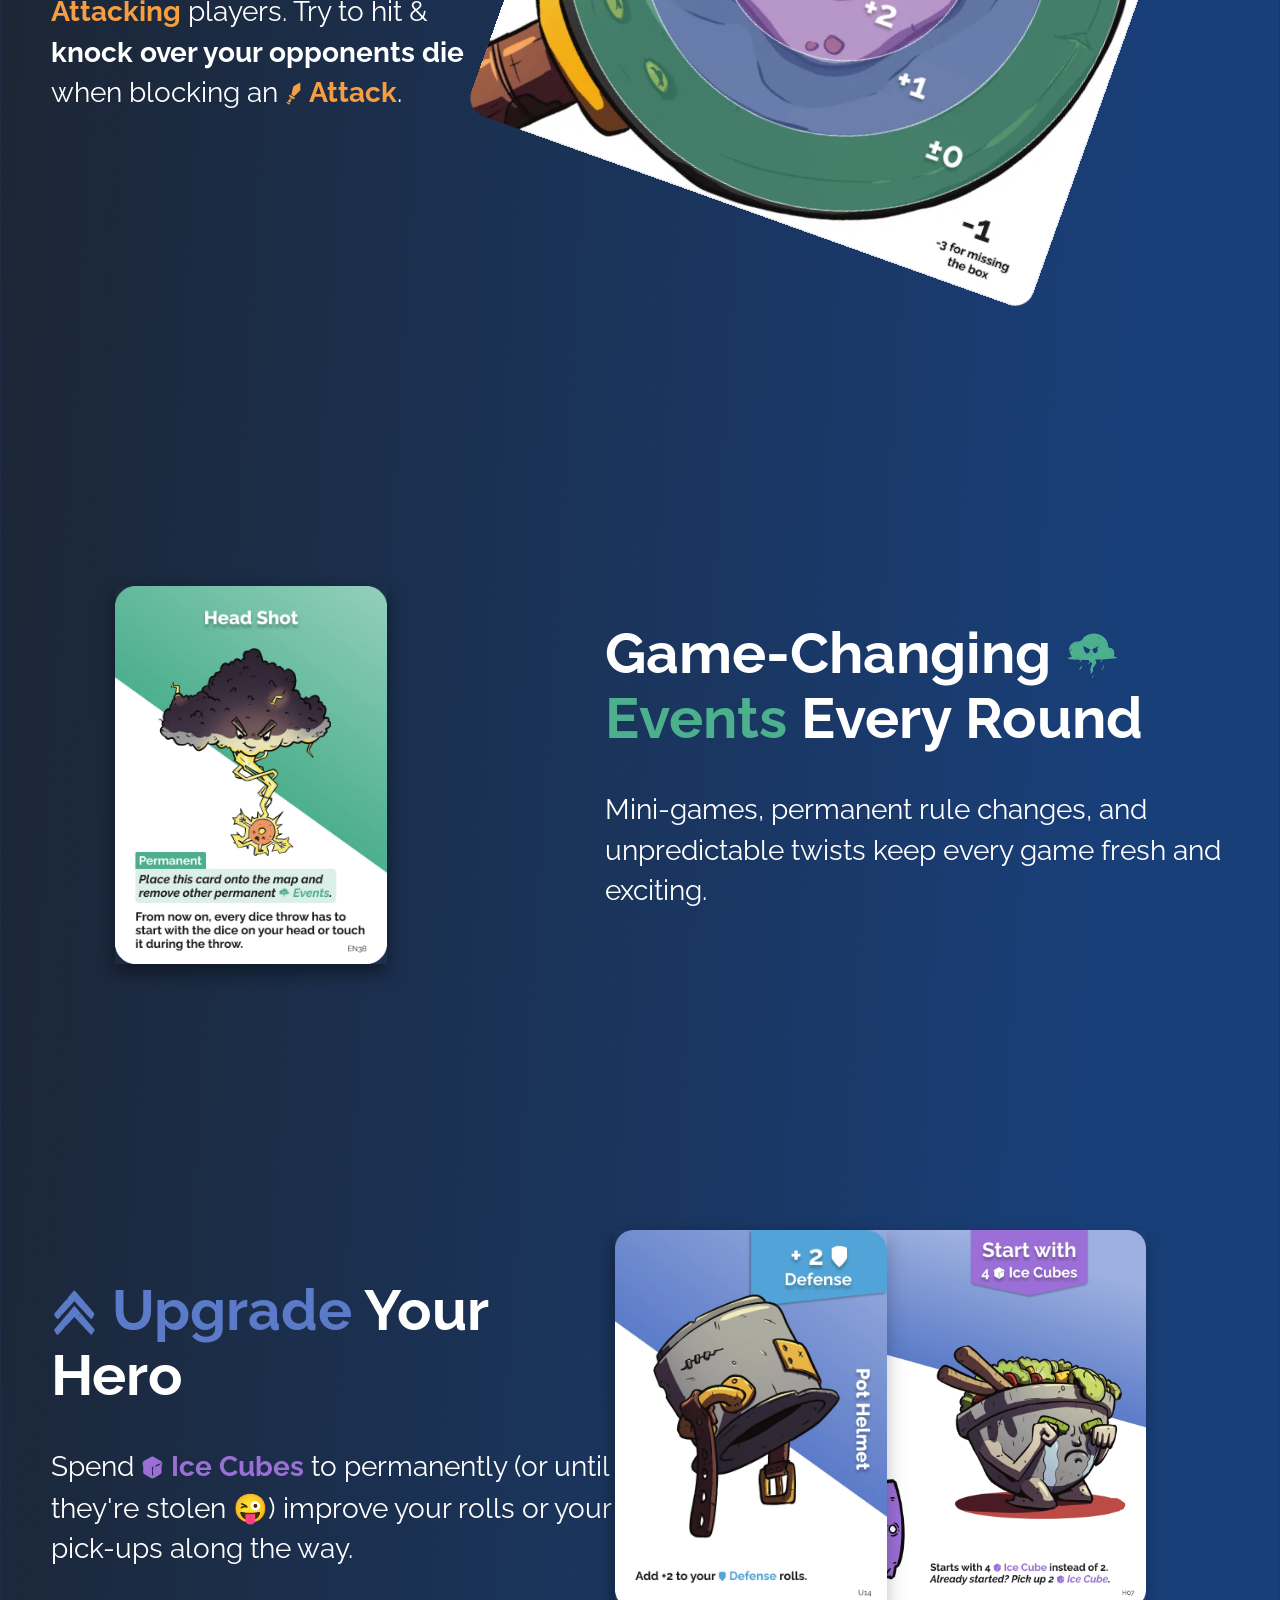
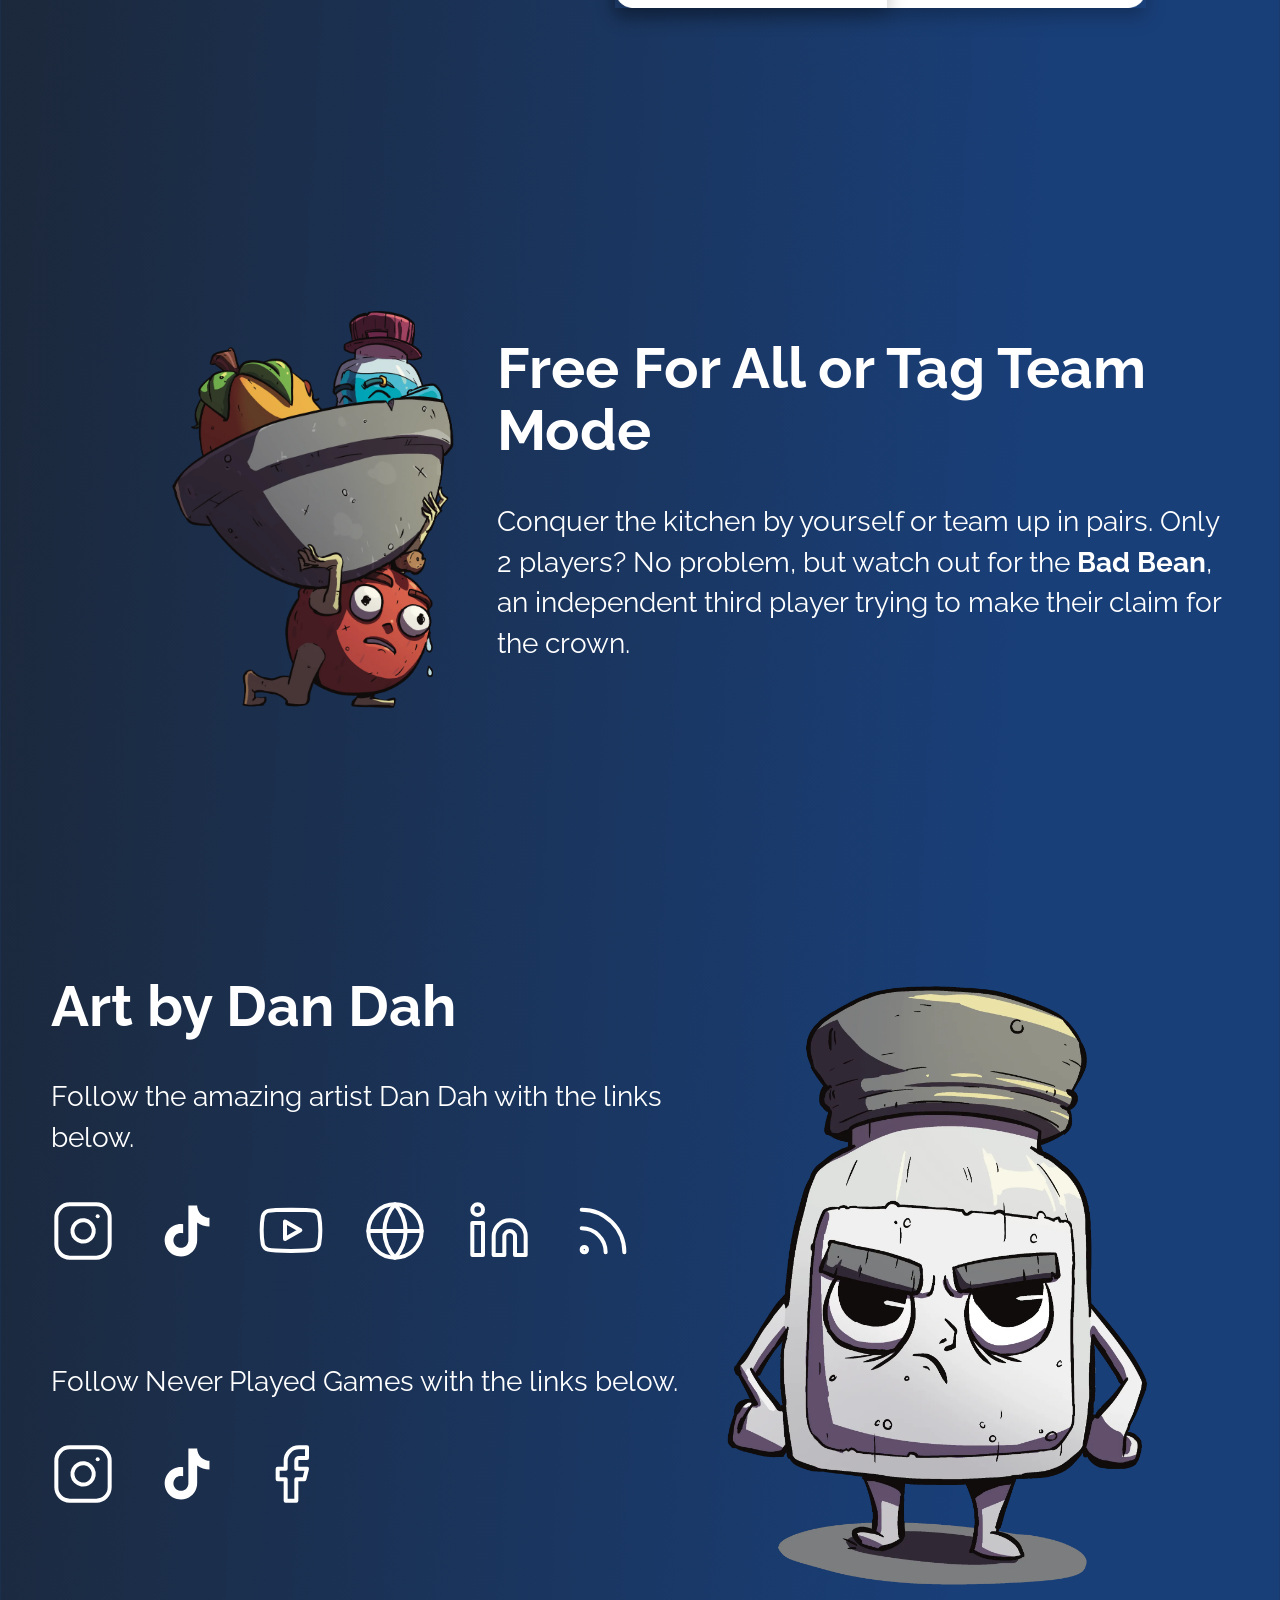
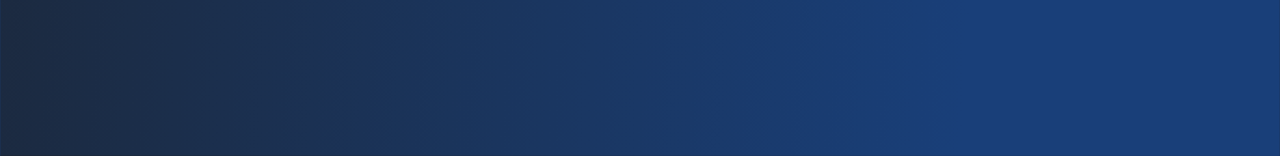
==== commit 9ed4fec0: "Add Stream" ====
--- a/index.html
+++ b/index.html
@@ -508,7 +508,7 @@
                 <br>
             </div>
 
-            <div class="video-row">
+            <div class="video-row video-row--playthrough">
                 <div class="video-col">
                     <h2>Live Playthrough</h2>
                     <p style="margin: 20px 0 0 0;">Prototype October 2026.</p>
--- a/style.css
+++ b/style.css
@@ -488,6 +488,12 @@
   align-items: center;
   flex: 1 1 340px;
   max-width: 400px;
+}
+
+@media (min-width: 768px) {
+  .video-row--playthrough {
+    margin-top: 20px;
+  }
 }
 
 /* Instagram sets its own inline white background once an embed successfully
@@ -1494,6 +1500,15 @@
 /* ── Mobile (< 768px) ──────────────────────────────────── */
 @media (max-width: 767px) {
 
+  /* Video embeds — cap YouTube iframe width so it never exceeds the viewport,
+     keeping the same 16:9 aspect ratio as desktop (560x315) */
+  .video-row iframe {
+    max-width: 94vw;
+    width: 100%;
+    height: auto;
+    aspect-ratio: 16 / 9;
+  }
+
   /* Navbar */
   .navbar {
     padding: 10px 16px;
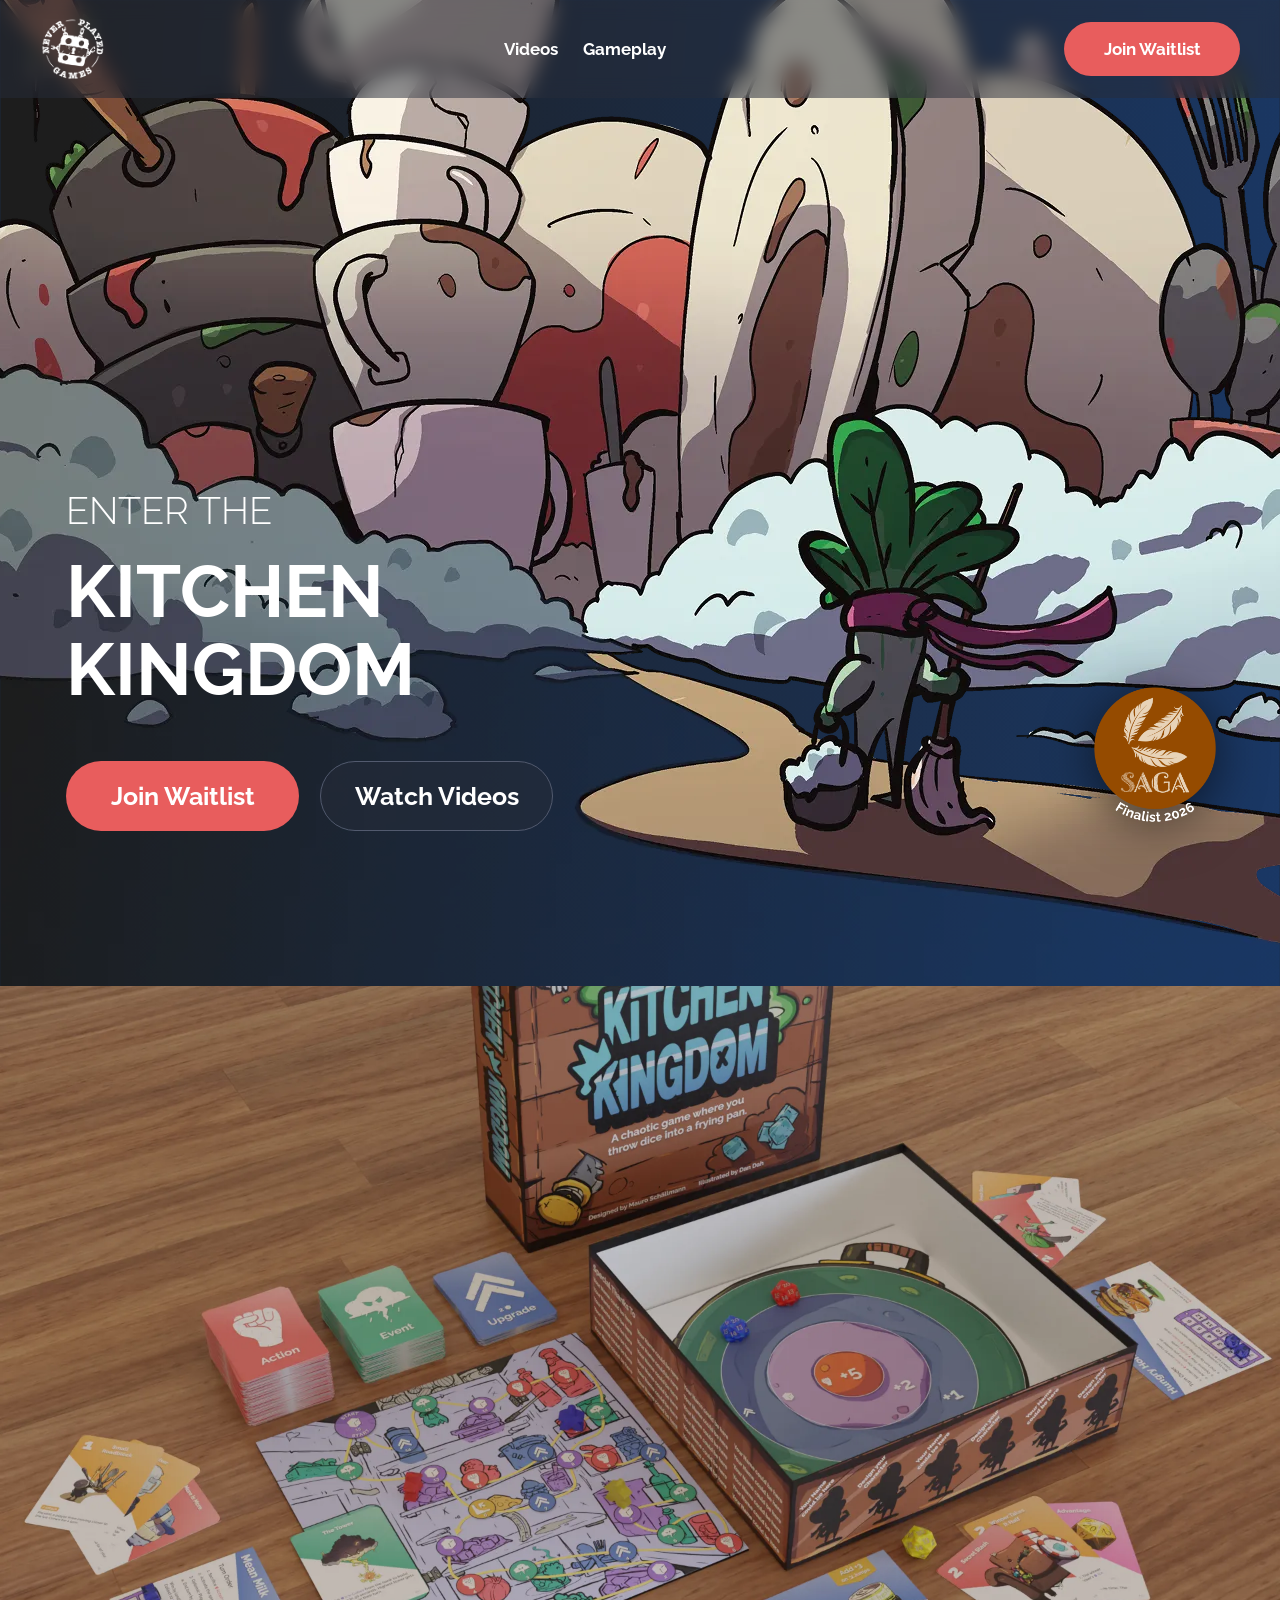
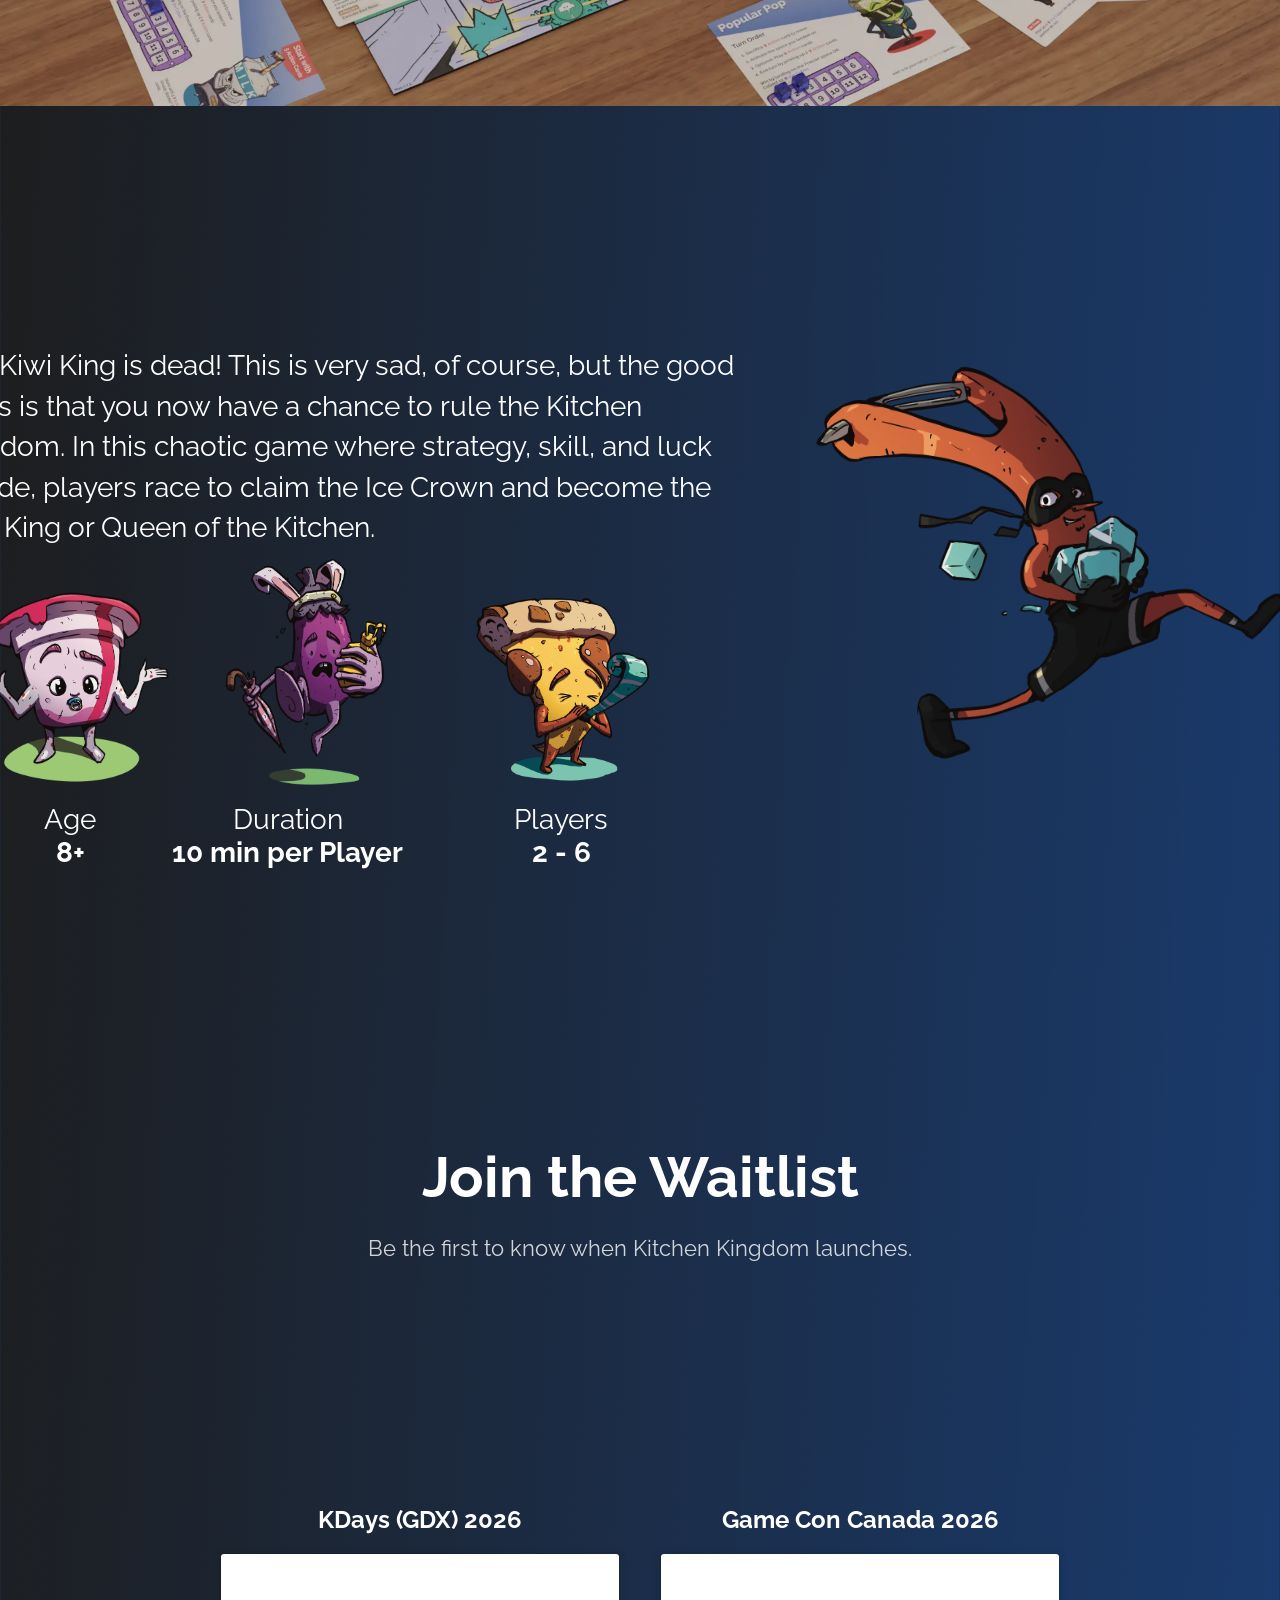
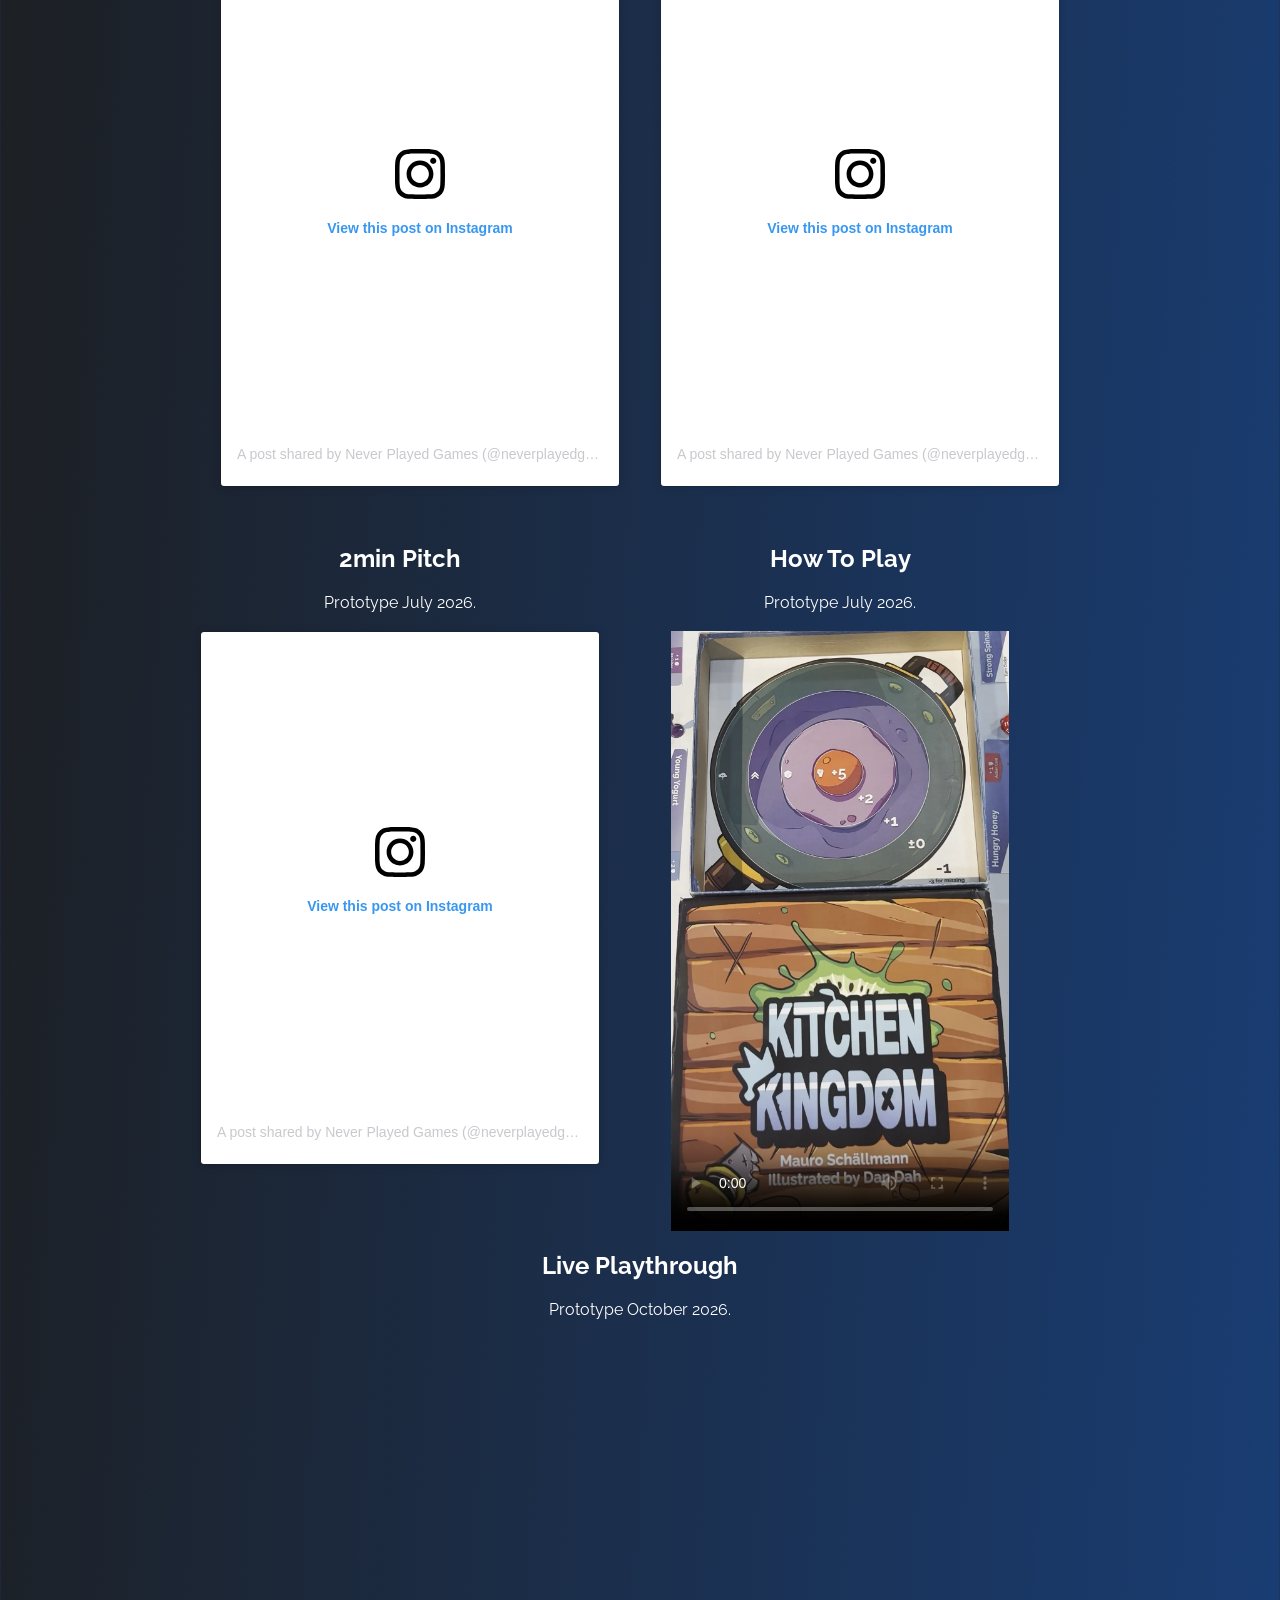
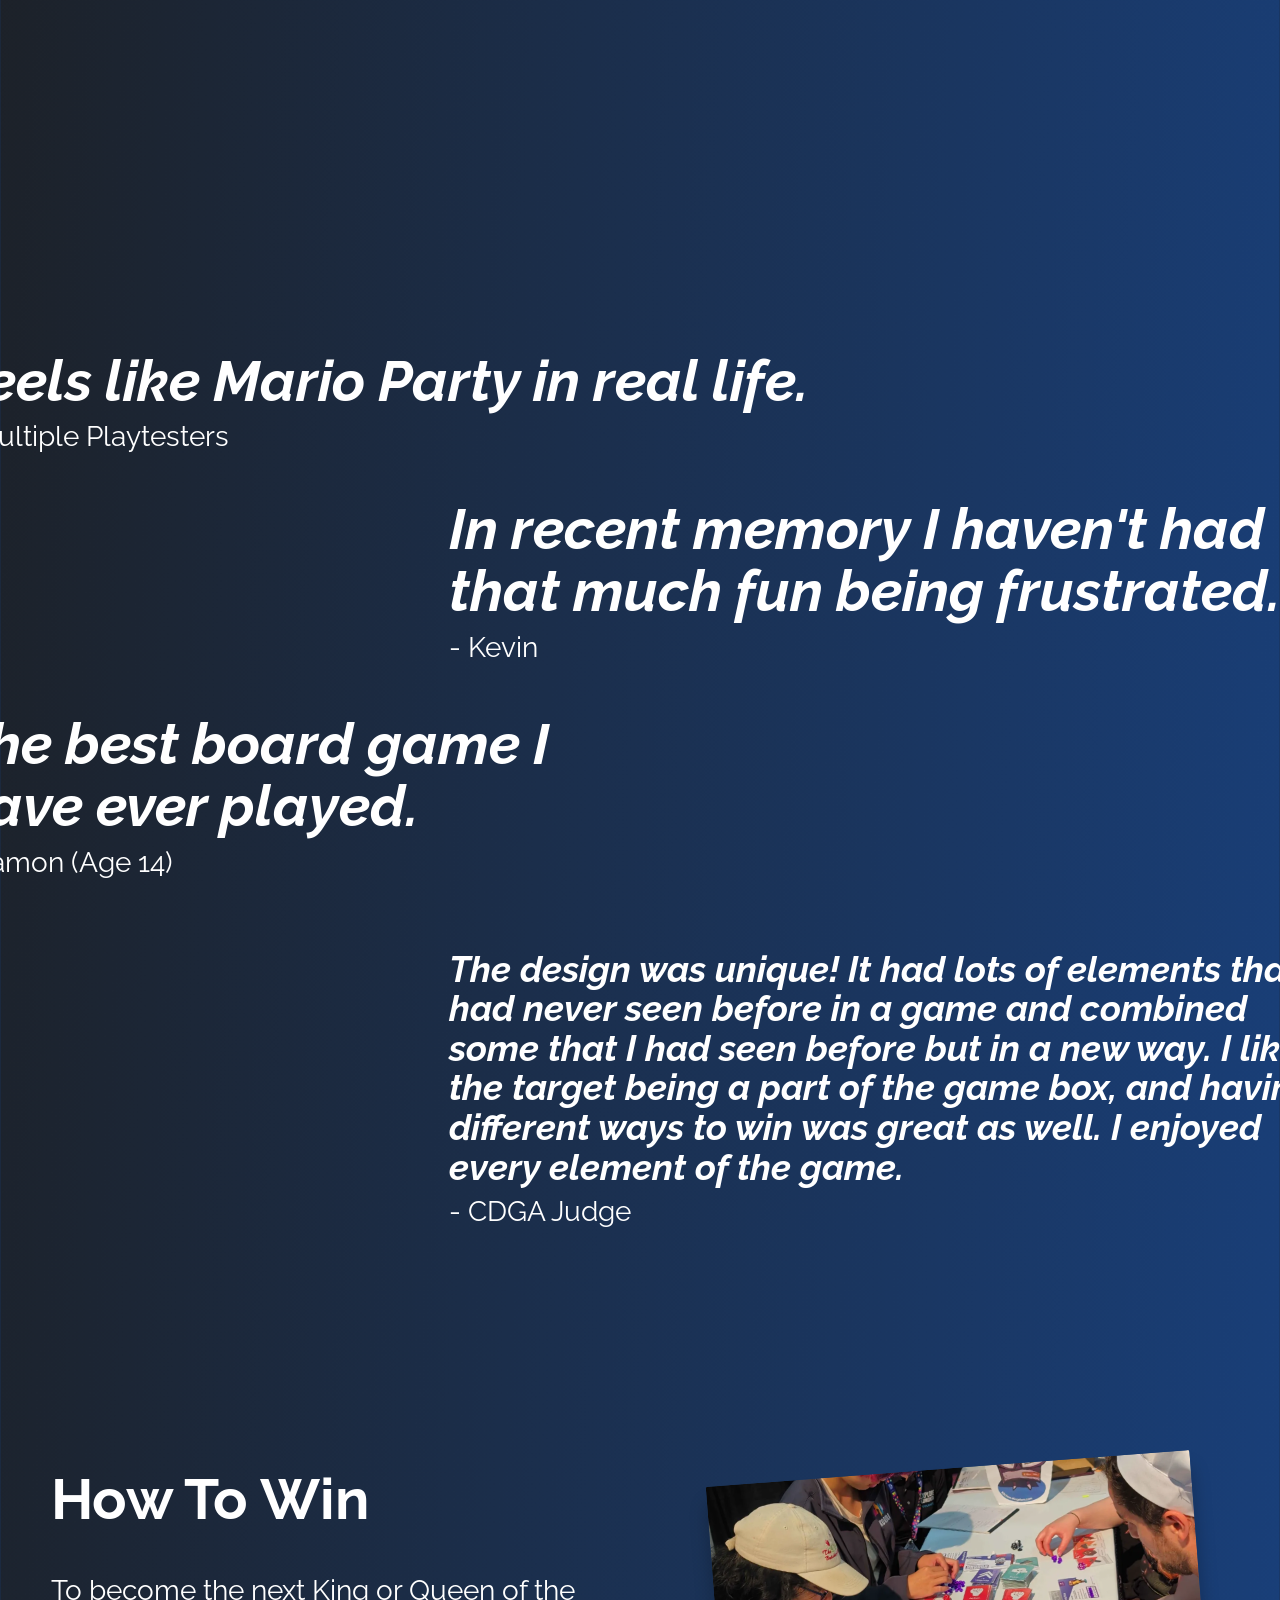
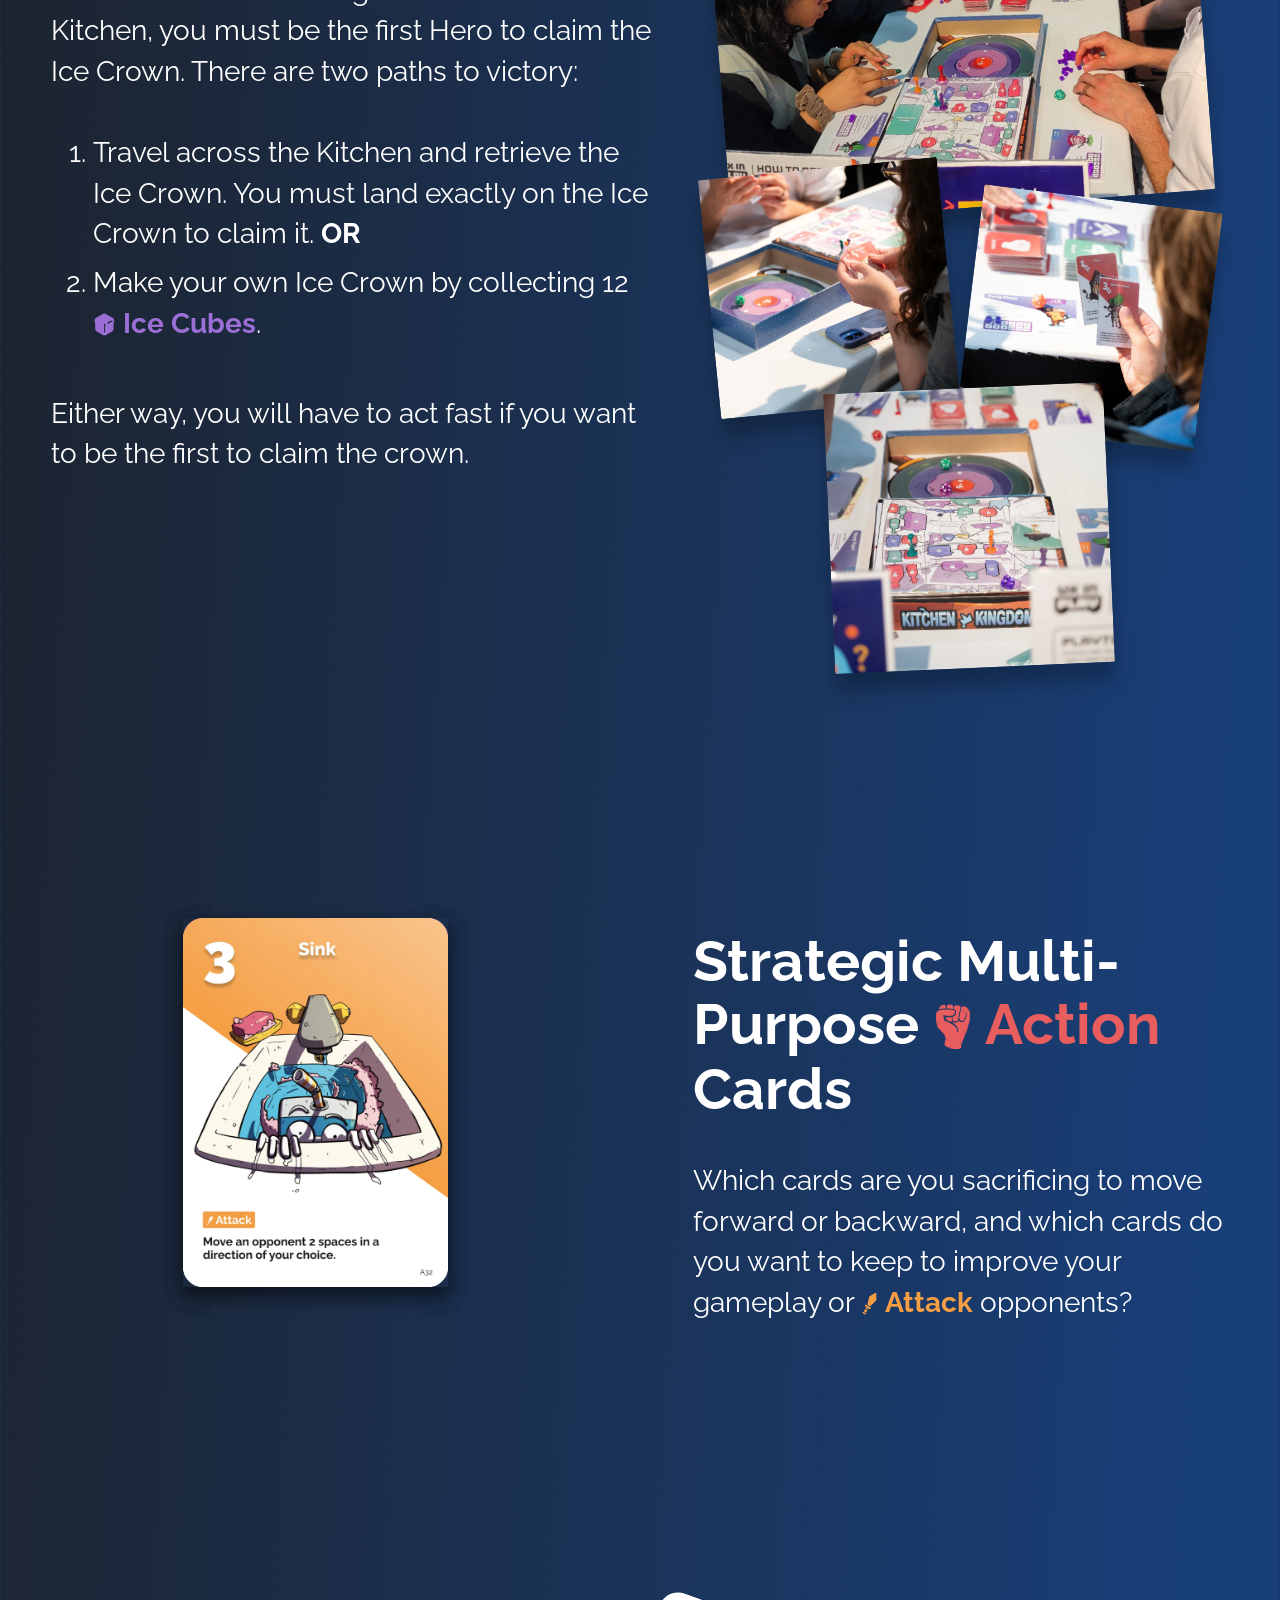
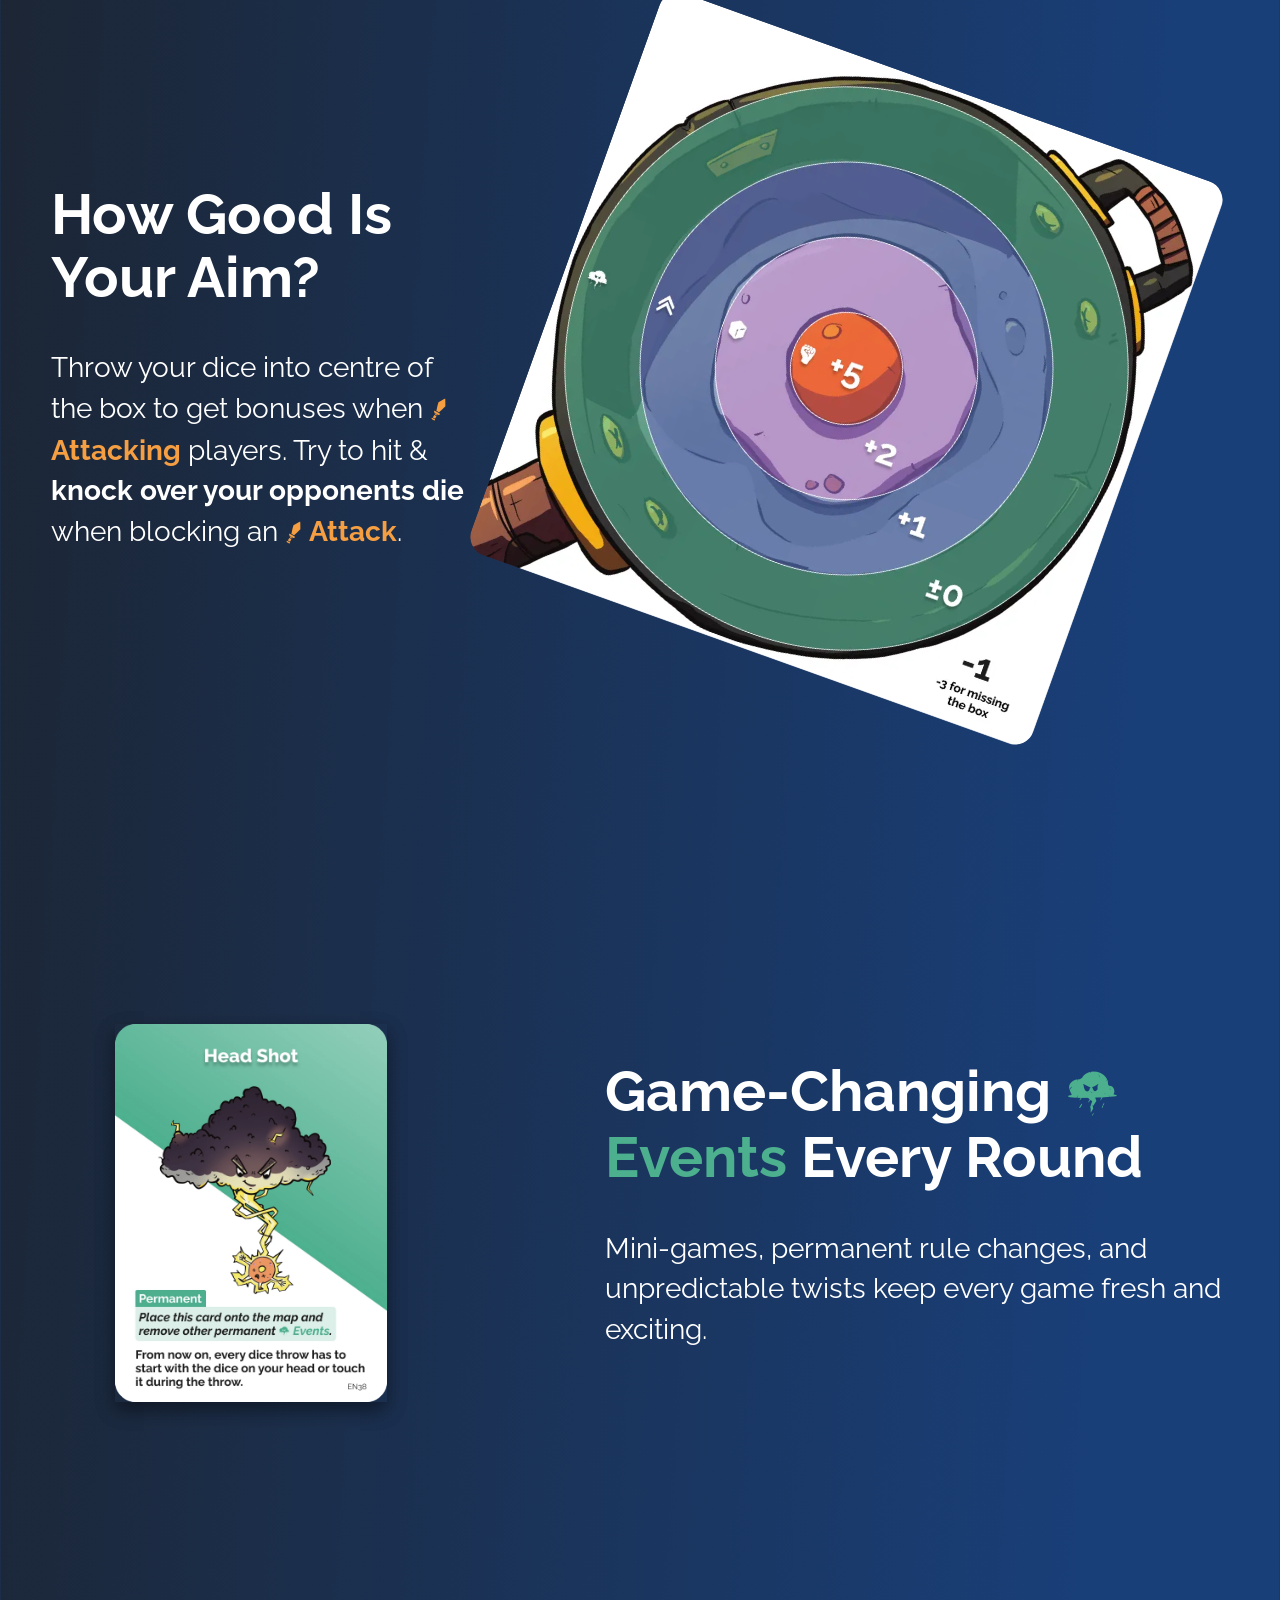
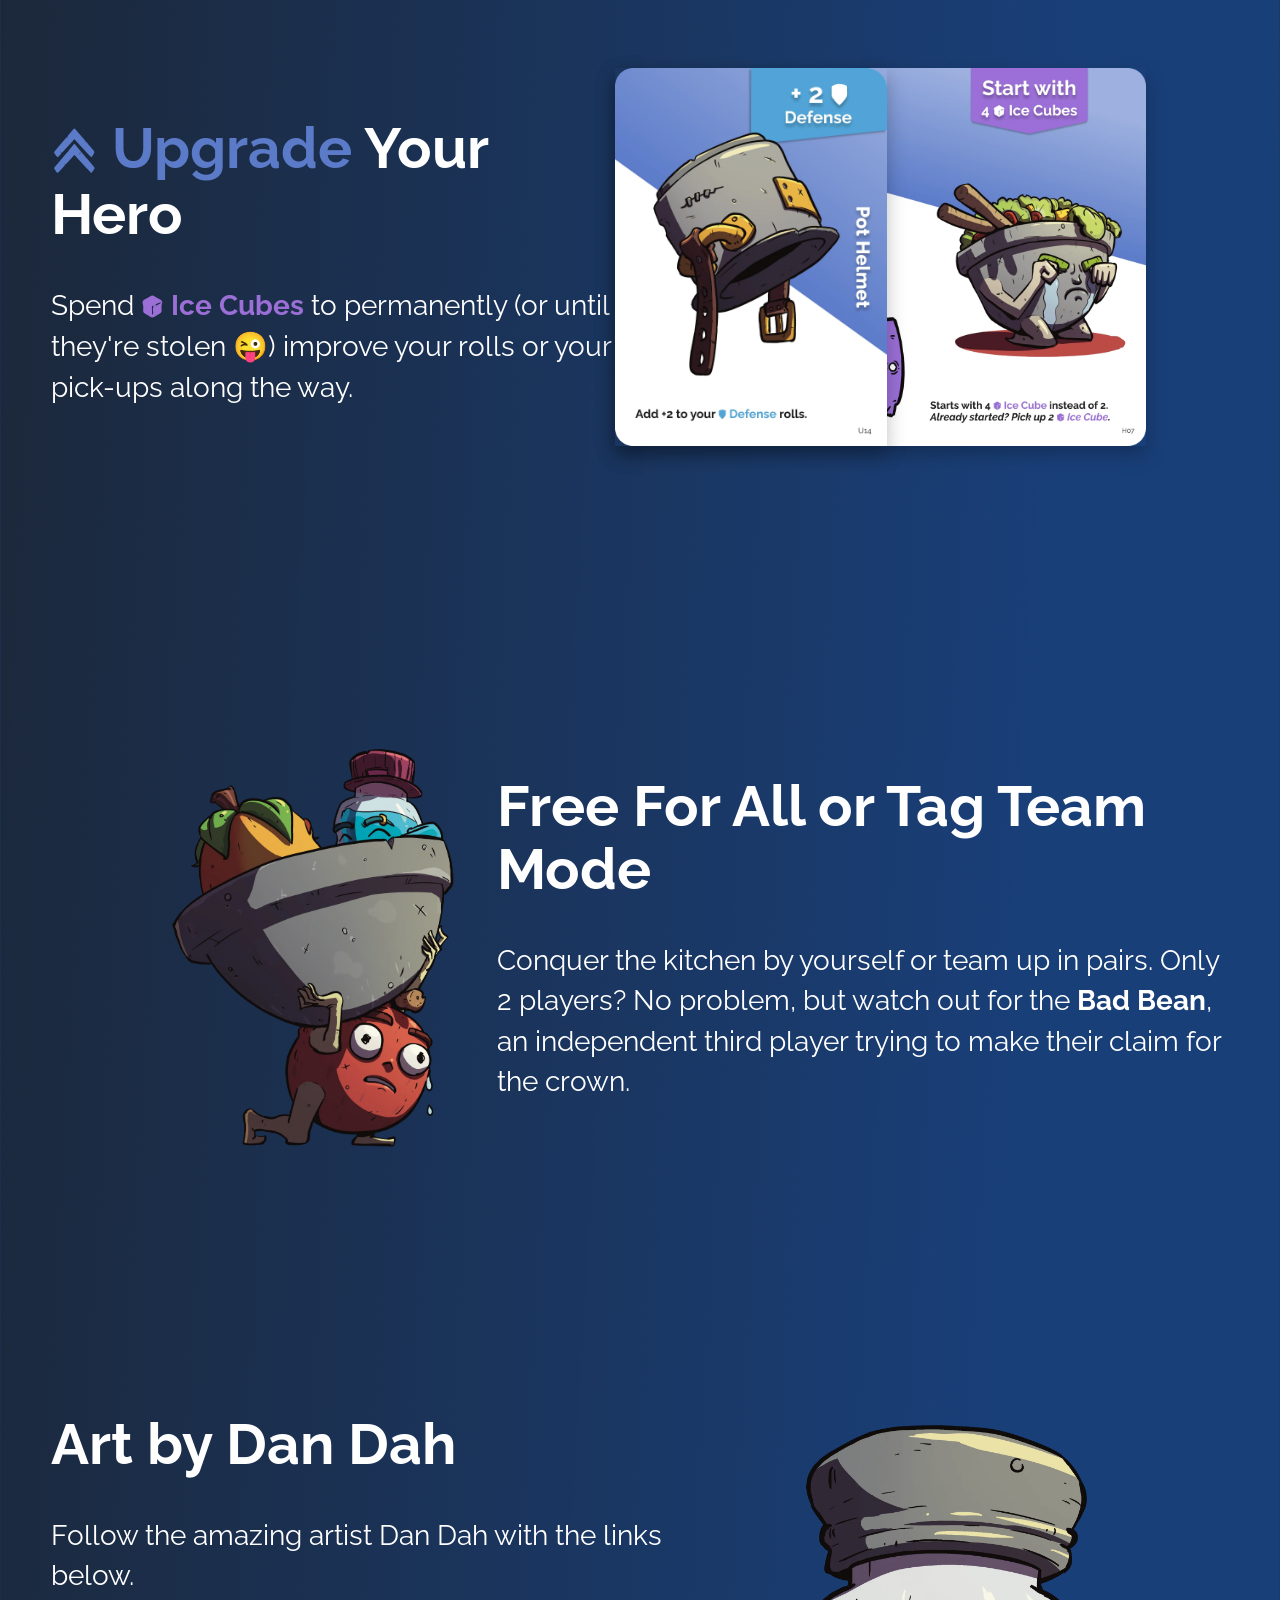
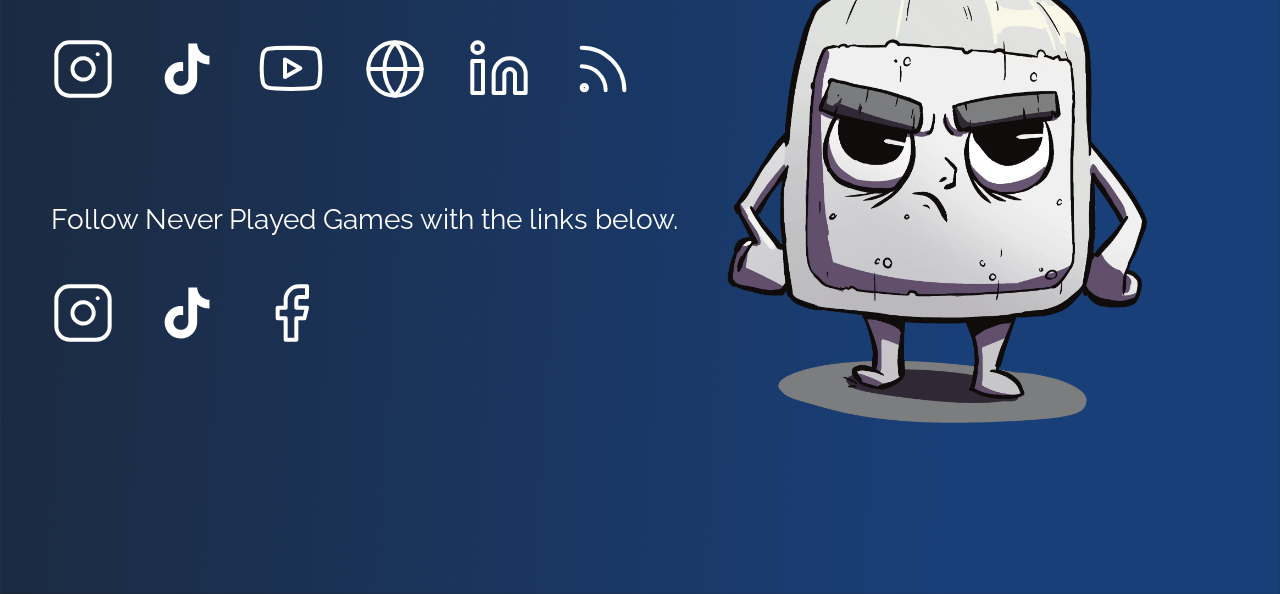
==== commit 4cc781a8: "Photo and quote updates" ====
--- a/index.html
+++ b/index.html
@@ -508,7 +508,7 @@
                 <br>
             </div>
 
-            <div class="video-row video-row--playthrough">
+            <div class="video-row youtube video-row--playthrough">
                 <div class="video-col">
                     <h2>Live Playthrough</h2>
                     <p style="margin: 20px 0 0 0;">Prototype October 2026.</p>
@@ -540,6 +540,11 @@
             <div class="t3">
                 <p class="t-quote">The best board game I have ever played.</p>
                 <p class="t-author">- Eamon (Age 14)</p>
+            </div>
+            <div class="t4">
+                <p class="t-quote">The design was unique! It had lots of elements that I had never seen before in a game and combined some that I had seen before but in a new way. I liked the target being a part of the game box, and having different ways to win was great as well. I enjoyed every element of the game.
+                </p>
+                <p class="t-author">- CDGA Judge</p>
             </div>
         </section>
 
@@ -570,17 +575,21 @@
                 </div>
             </div>
             <div class="story-photos">
-                <div class="photo photo-d21">
-                    <img src="assets/photo-d21.webp"
-                        alt="Kitchen Kingdom game board laid out on a table with player pieces in position">
-                </div>
-                <div class="photo photo-p2">
-                    <img src="assets/photo-game2.webp"
-                        alt="Players gathered around the Kitchen Kingdom game board during a playtest">
-                </div>
-                <div class="photo photo-a93">
-                    <img src="assets/photo-a93.webp"
-                        alt="Close-up of Kitchen Kingdom game components including cards and dice">
+                <div class="photo photo-w1">
+                    <img src="assets/Website_1.webp"
+                        alt="Players gathered around the Kitchen Kingdom board at a convention playtest">
+                </div>
+                <div class="photo photo-w2">
+                    <img src="assets/Website_2.webp"
+                        alt="A player holding cards beside the Kitchen Kingdom box and its target">
+                </div>
+                <div class="photo photo-w3">
+                    <img src="assets/Website_3.webp"
+                        alt="Close-up of a player holding Kitchen Kingdom action cards">
+                </div>
+                <div class="photo photo-w4">
+                    <img src="assets/Website_4.webp"
+                        alt="Kitchen Kingdom game board and box with player pieces and dice in position">
                 </div>
             </div>
         </section>
--- a/style.css
+++ b/style.css
@@ -510,7 +510,7 @@
 .testimonials {
   position: relative;
   width: 1373px;
-  height: 600px;
+  height: auto;
   flex-shrink: 0;
 }
 
@@ -533,6 +533,13 @@
   left: 0;
   top: 363px;
   width: 615px;
+}
+
+/* Stays in normal flow below the hand-placed t1–t3 so the section grows to fit */
+.t4 {
+  margin-top: 600px;
+  margin-left: 495px;
+  width: 878px;
 }
 
 .t-quote {
@@ -546,6 +553,11 @@
   font-size: 28px;
   font-weight: 400;
   margin-top: 8px;
+}
+
+/* Long quote — smaller type so it reads as a paragraph */
+.t4 .t-quote {
+  font-size: 36px;
 }
 
 /* ─── SHARED SECTION STYLES ───────────────────────────── */
@@ -784,7 +796,7 @@
 .story-photos {
   position: relative;
   width: 520px;
-  height: 640px;
+  height: 800px;
   flex-shrink: 0;
   margin: 0 auto;
 }
@@ -801,44 +813,42 @@
   max-width: none;
 }
 
-.photo-d21 {
+.photo-w1 {
   left: 9px;
   top: 0;
   width: 485px;
-  height: 328px;
+  height: 340px;
   transform: rotate(-4.38deg);
 }
 
-.photo-d21 img {
-  width: 100%;
-  height: 100%;
-  object-fit: cover;
-}
-
-.photo-p2 {
-  left: 205px;
-  top: 281px;
-  width: 291px;
-  height: 248px;
-  transform: rotate(9.21deg);
-}
-
-.photo-p2 img {
-  width: 100.31%;
-  height: 156.83%;
-  left: -0.15%;
-  top: -15.11%;
-}
-
-.photo-a93 {
+.photo-w2 {
   left: 0;
-  top: 304px;
-  width: 237px;
-  height: 316px;
+  top: 300px;
+  width: 240px;
+  height: 240px;
   transform: rotate(-5.62deg);
 }
 
-.photo-a93 img {
+.photo-w3 {
+  left: 260px;
+  top: 330px;
+  width: 240px;
+  height: 240px;
+  transform: rotate(7deg);
+}
+
+.photo-w4 {
+  left: 120px;
+  top: 520px;
+  width: 280px;
+  height: 280px;
+  transform: rotate(-2.5deg);
+}
+
+.photo-w1 img,
+.photo-w2 img,
+.photo-w3 img,
+.photo-w4 img {
   width: 100%;
   height: 100%;
   object-fit: cover;
@@ -1356,13 +1366,19 @@
 
   .t1,
   .t2,
-  .t3 {
+  .t3,
+  .t4 {
     position: static;
     width: 100%;
+    margin: 0;
   }
 
   .t-quote {
     font-size: 44px;
+  }
+
+  .t4 .t-quote {
+    font-size: 30px;
   }
 
   .t-author {
@@ -1462,27 +1478,34 @@
   /* Story photos */
   .story-photos {
     width: 380px;
-    height: 468px;
-  }
-
-  .photo-d21 {
+    height: 585px;
+  }
+
+  .photo-w1 {
+    left: 7px;
     width: 354px;
-    height: 240px;
-    left: 7px;
-  }
-
-  .photo-p2 {
-    left: 150px;
-    top: 205px;
-    width: 213px;
-    height: 181px;
-  }
-
-  .photo-a93 {
+    height: 248px;
+  }
+
+  .photo-w2 {
     left: 0;
-    top: 222px;
-    width: 173px;
-    height: 231px;
+    top: 219px;
+    width: 175px;
+    height: 175px;
+  }
+
+  .photo-w3 {
+    left: 190px;
+    top: 241px;
+    width: 175px;
+    height: 175px;
+  }
+
+  .photo-w4 {
+    left: 88px;
+    top: 380px;
+    width: 205px;
+    height: 205px;
   }
 
   /* FFA / Dan Dah */
@@ -1502,7 +1525,7 @@
 
   /* Video embeds — cap YouTube iframe width so it never exceeds the viewport,
      keeping the same 16:9 aspect ratio as desktop (560x315) */
-  .video-row iframe {
+  .youtube iframe {
     max-width: 94vw;
     width: 100%;
     height: auto;
@@ -1713,13 +1736,19 @@
 
   .t1,
   .t2,
-  .t3 {
+  .t3,
+  .t4 {
     position: static;
     width: 100%;
+    margin: 0;
   }
 
   .t-quote {
     font-size: 28px;
+  }
+
+  .t4 .t-quote {
+    font-size: 20px;
   }
 
   .t-author {
@@ -1773,30 +1802,38 @@
   .story-photos {
     width: 100%;
     max-width: 340px;
-    height: 280px;
+    height: auto;
+    aspect-ratio: 520 / 800;
     margin: 0 auto;
     order: 1;
   }
 
-  .photo-d21 {
-    width: 72%;
-    height: 54%;
-    left: 5%;
+  .photo-w1 {
+    left: 1.7%;
     top: 0;
-  }
-
-  .photo-p2 {
-    left: 38%;
-    top: 40%;
-    width: 44%;
-    height: 40%;
-  }
-
-  .photo-a93 {
+    width: 93%;
+    height: 42.5%;
+  }
+
+  .photo-w2 {
     left: 0;
-    top: 44%;
-    width: 37%;
-    height: 50%;
+    top: 37.5%;
+    width: 46%;
+    height: 30%;
+  }
+
+  .photo-w3 {
+    left: 50%;
+    top: 41%;
+    width: 46%;
+    height: 30%;
+  }
+
+  .photo-w4 {
+    left: 23%;
+    top: 65%;
+    width: 54%;
+    height: 35%;
   }
 
   /* Card stacks — ~50% scale */
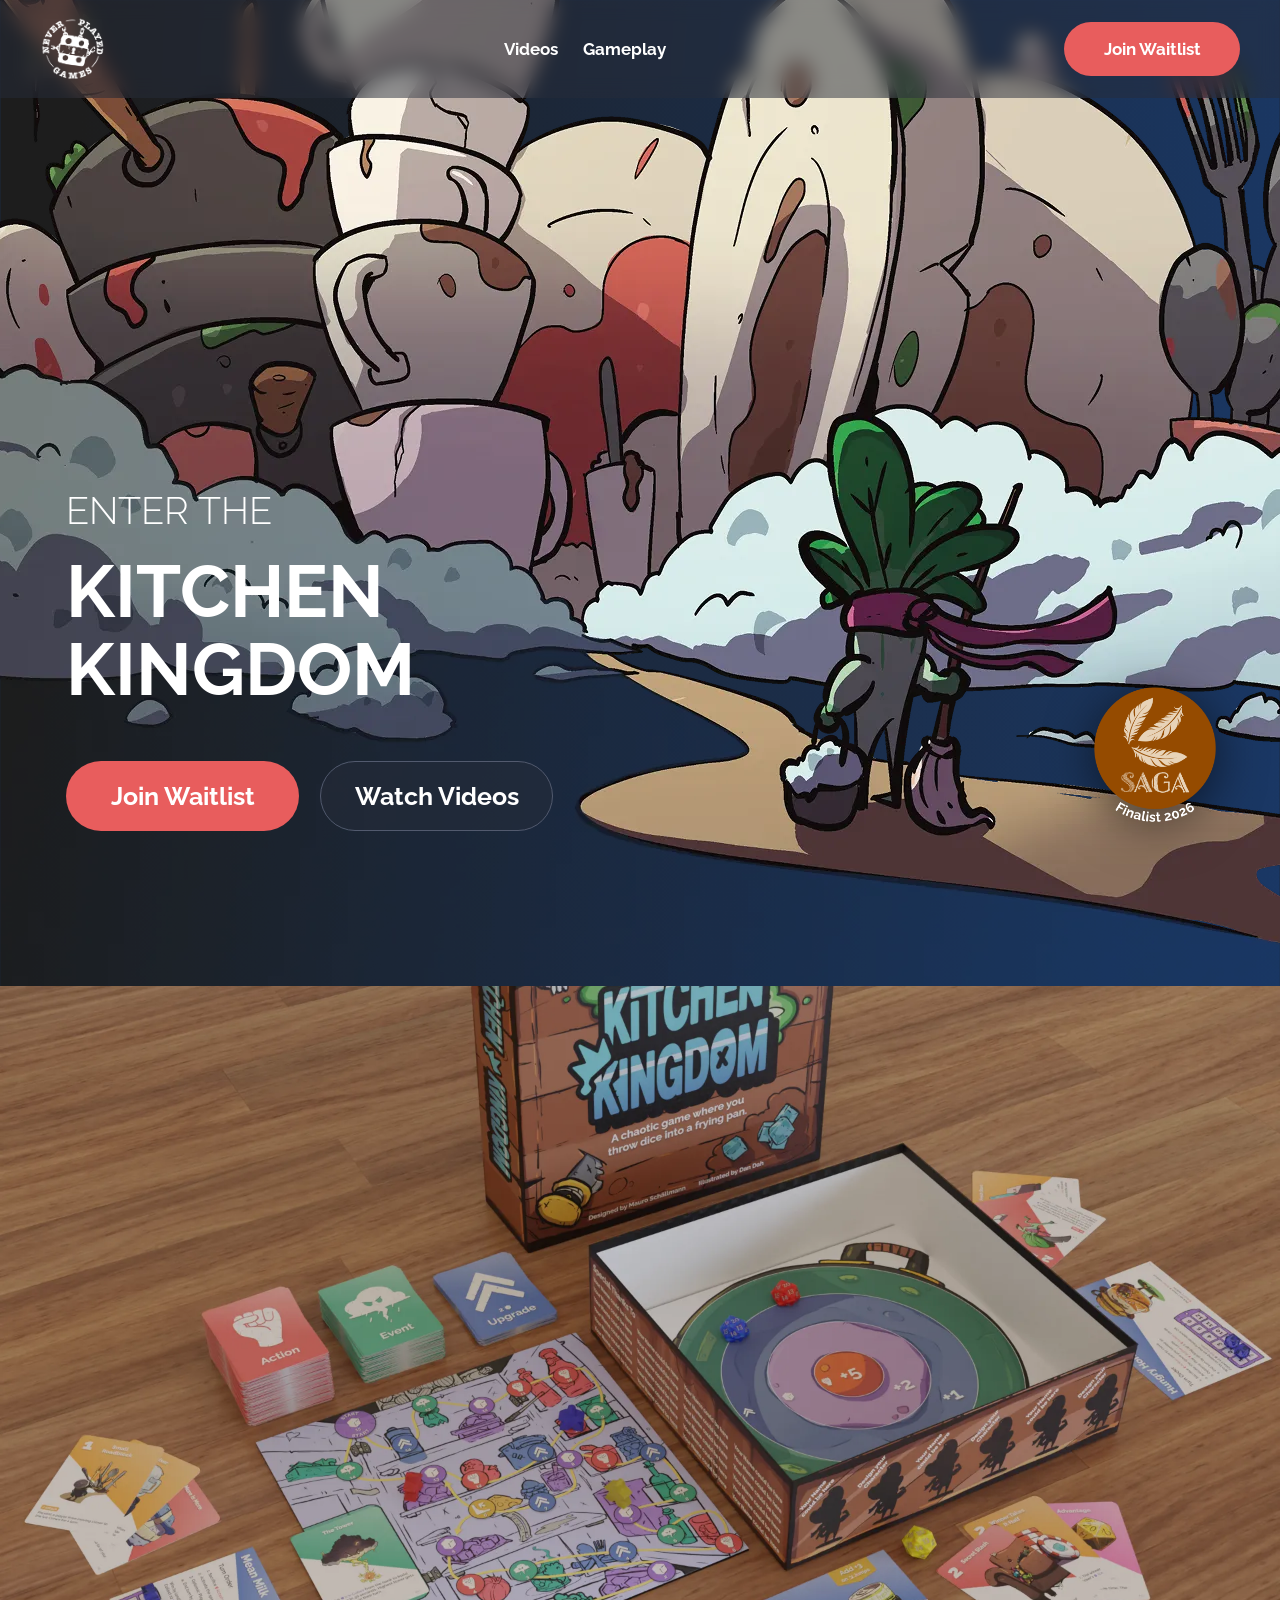
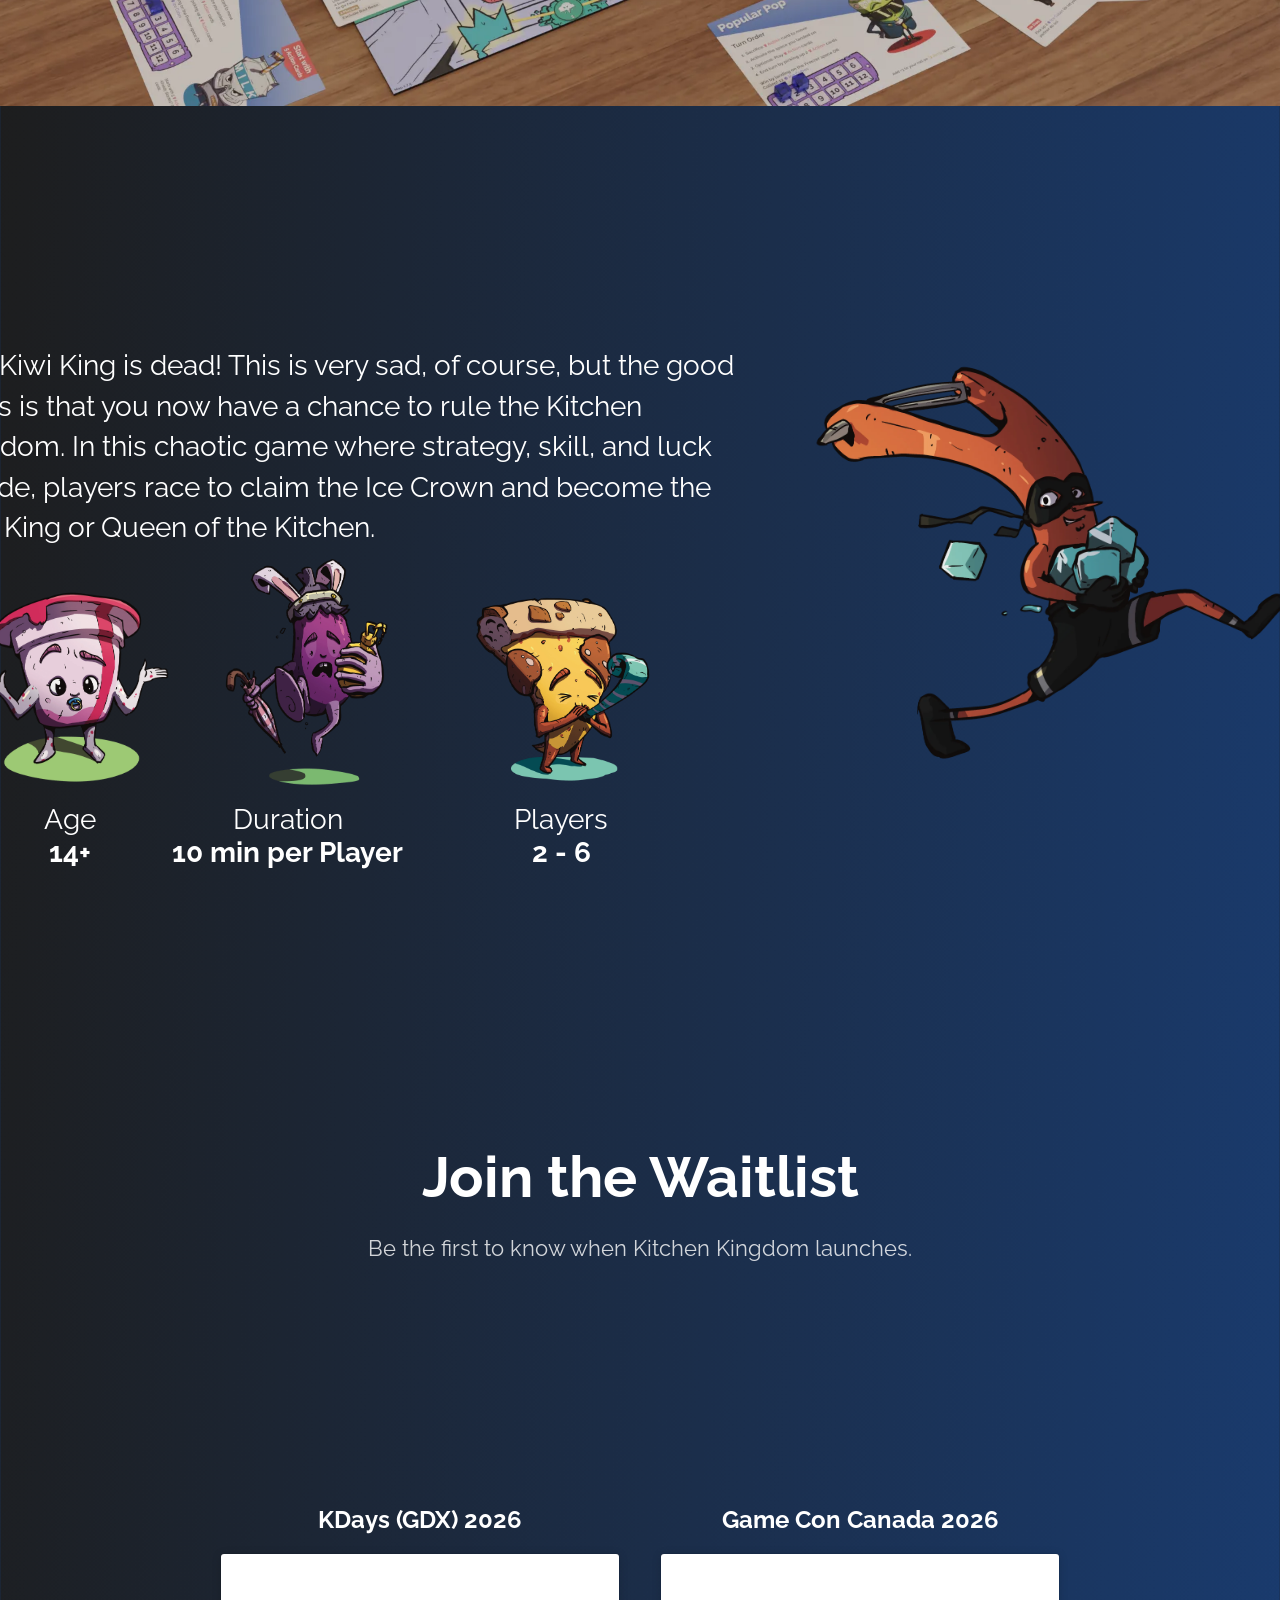
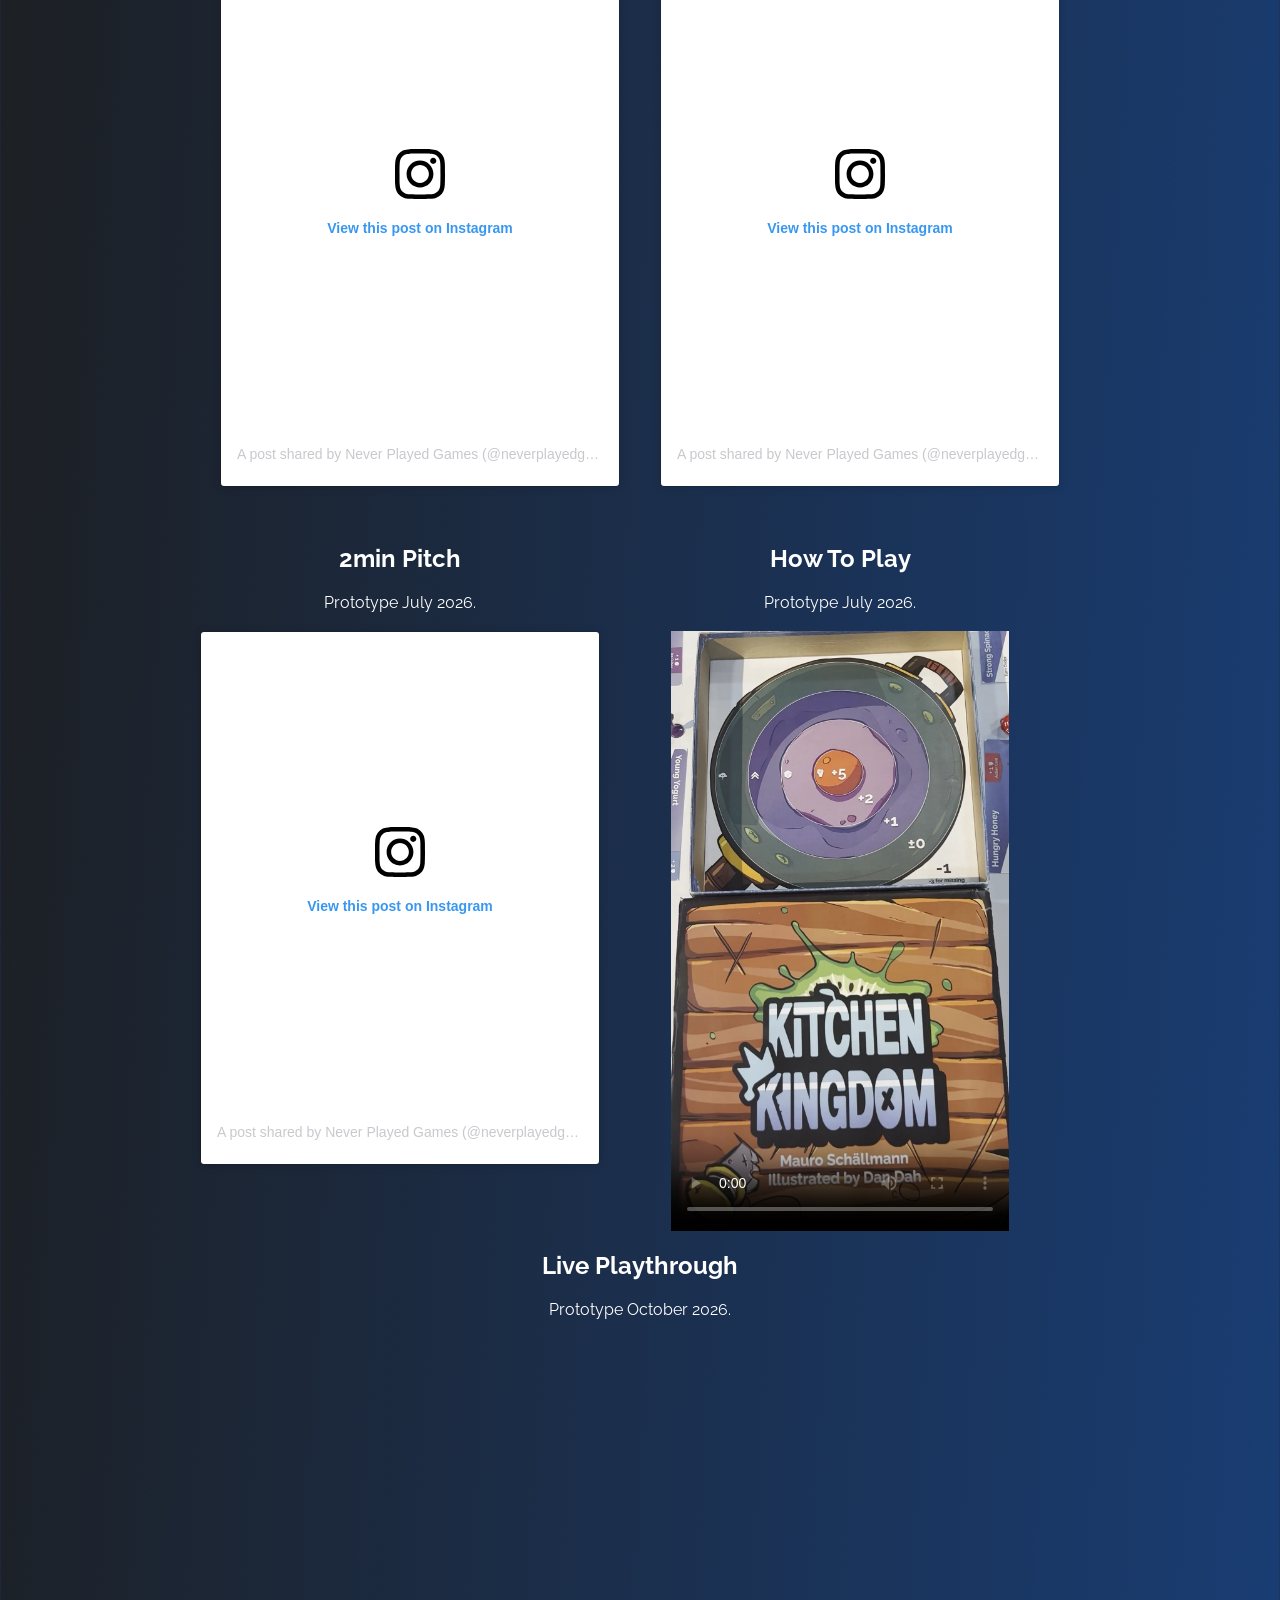
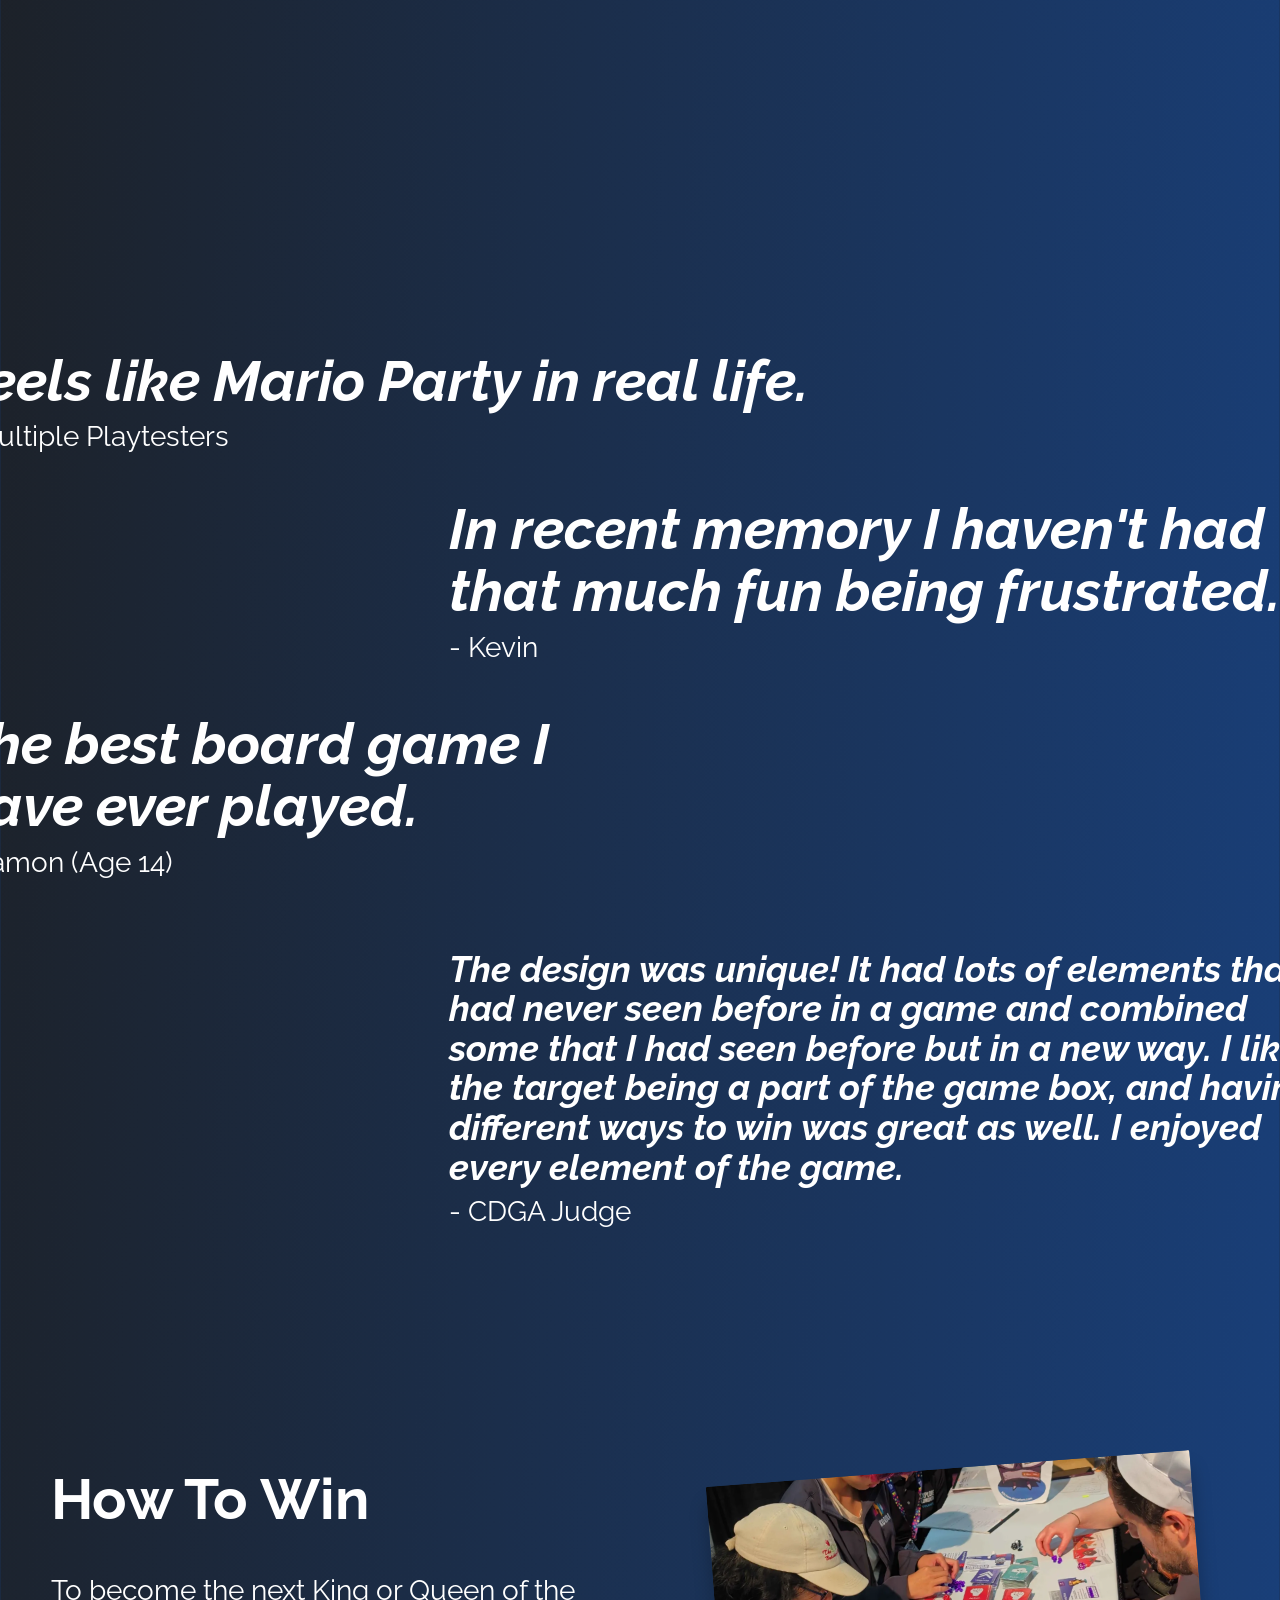
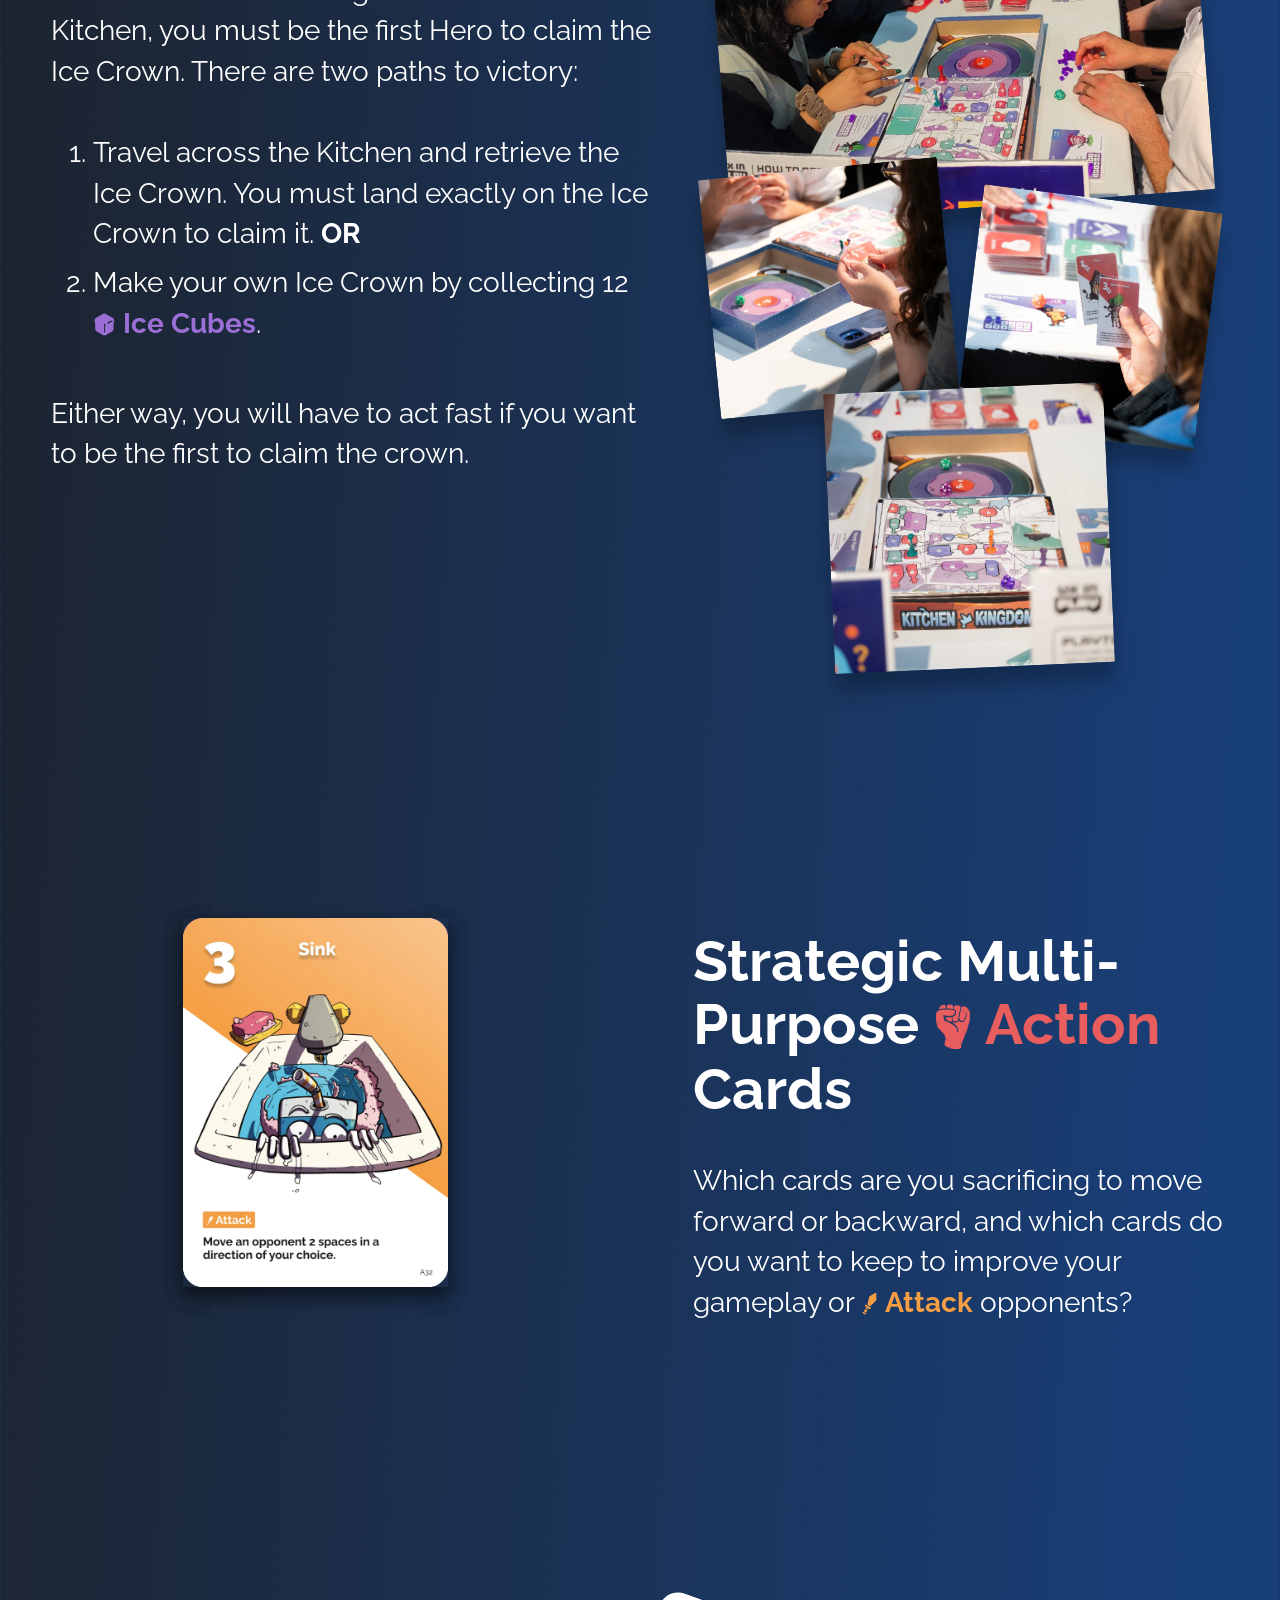
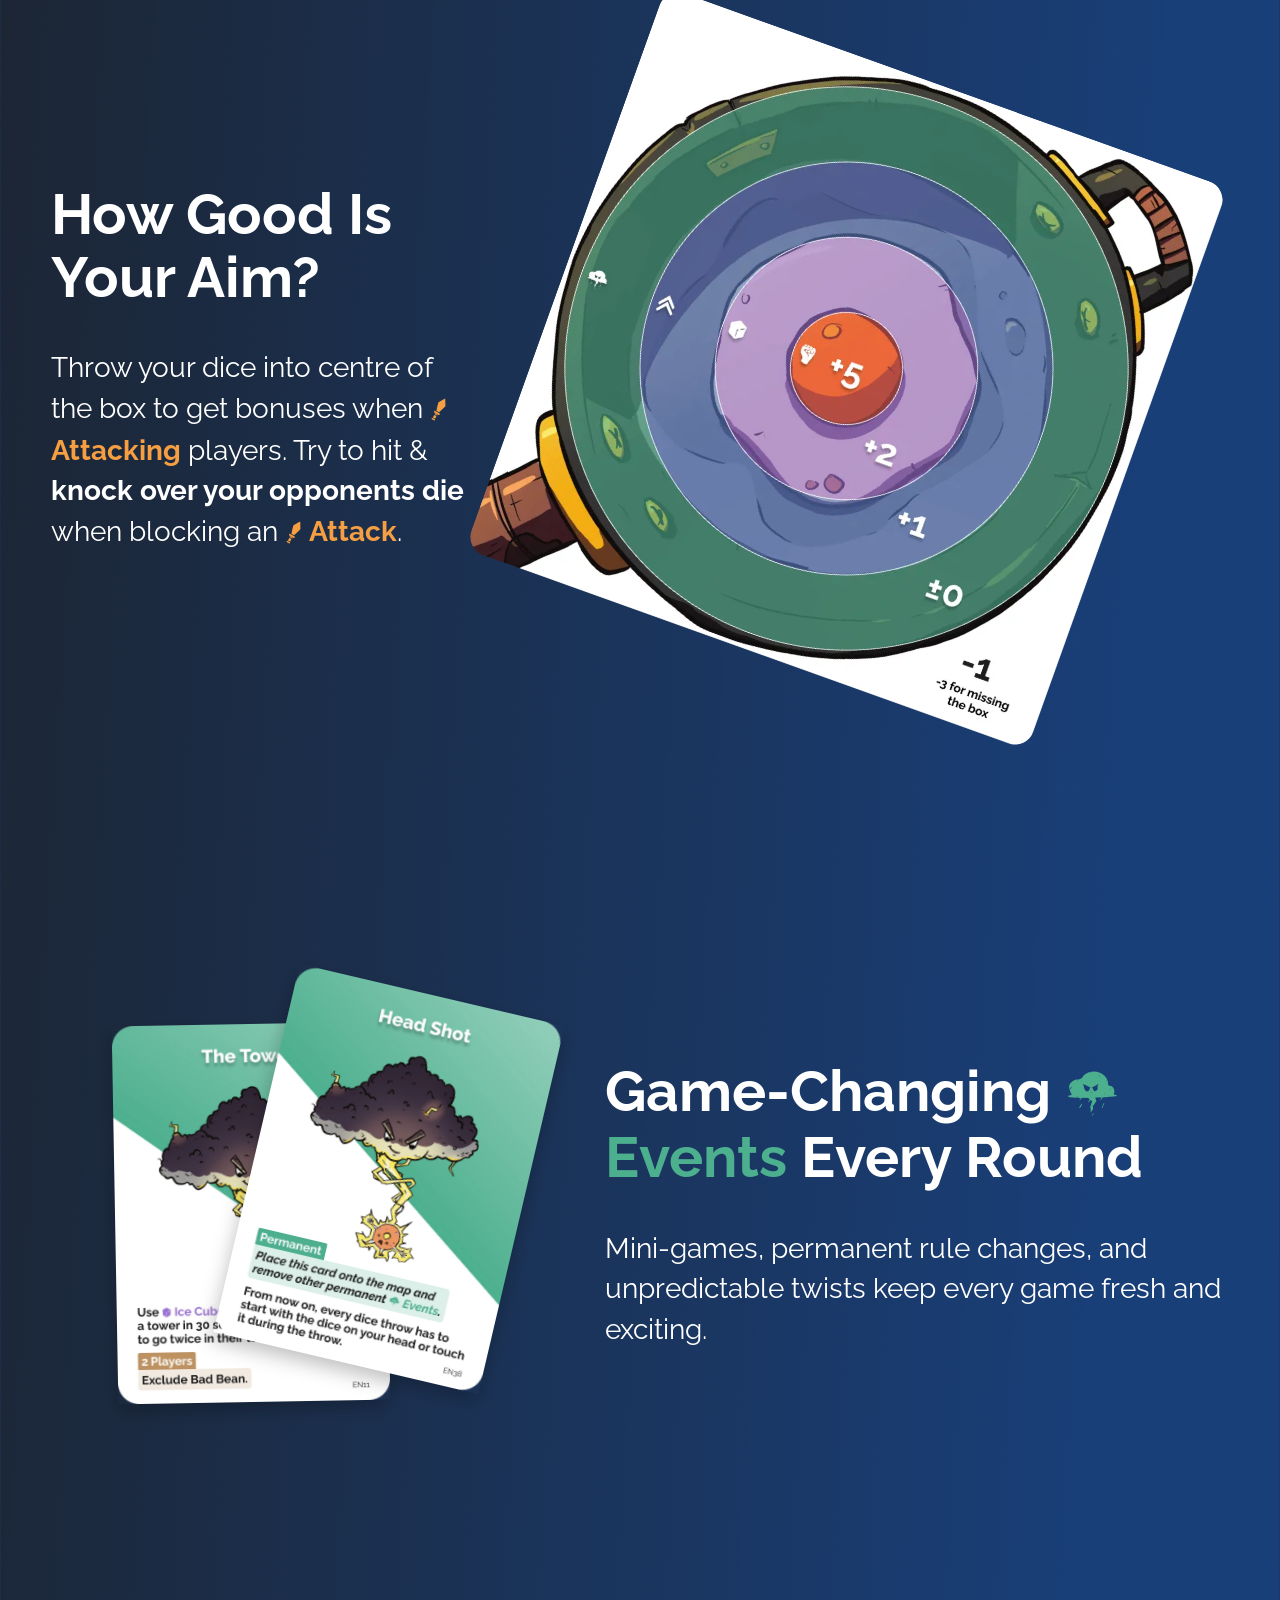
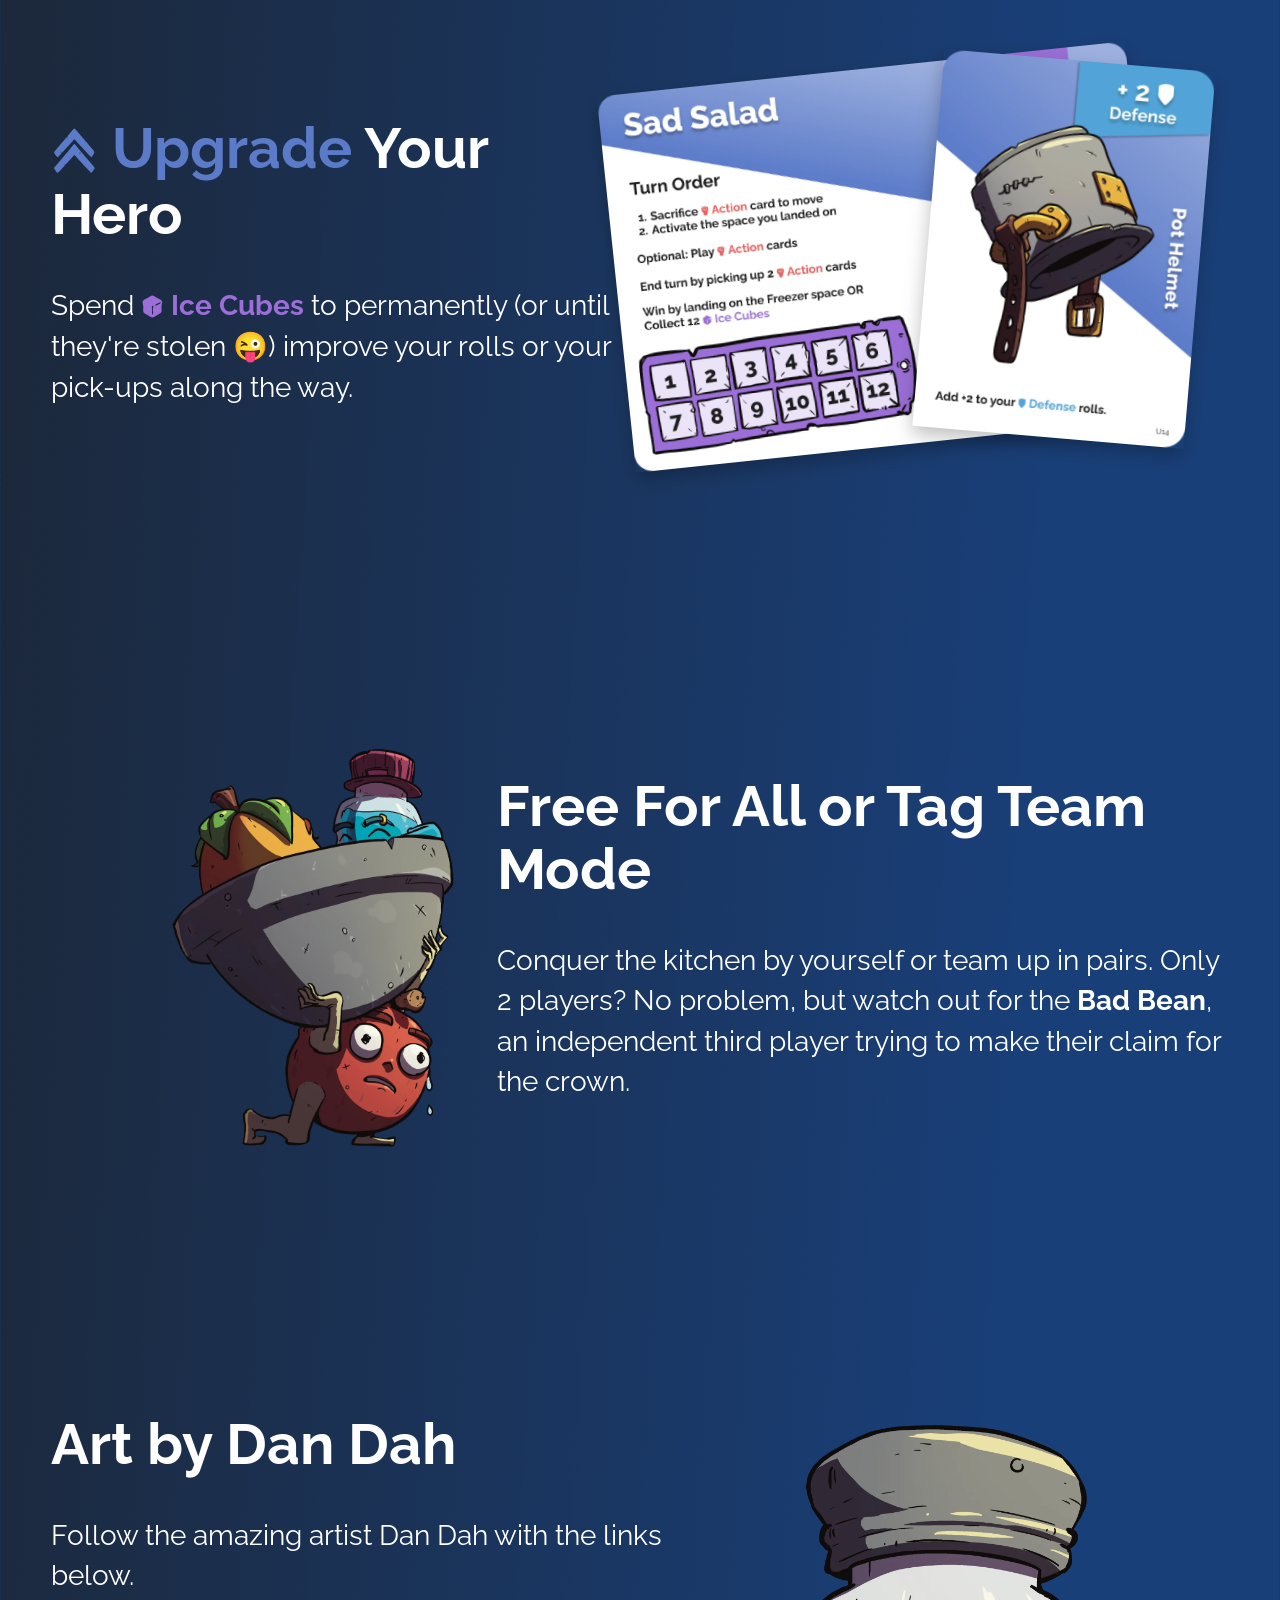
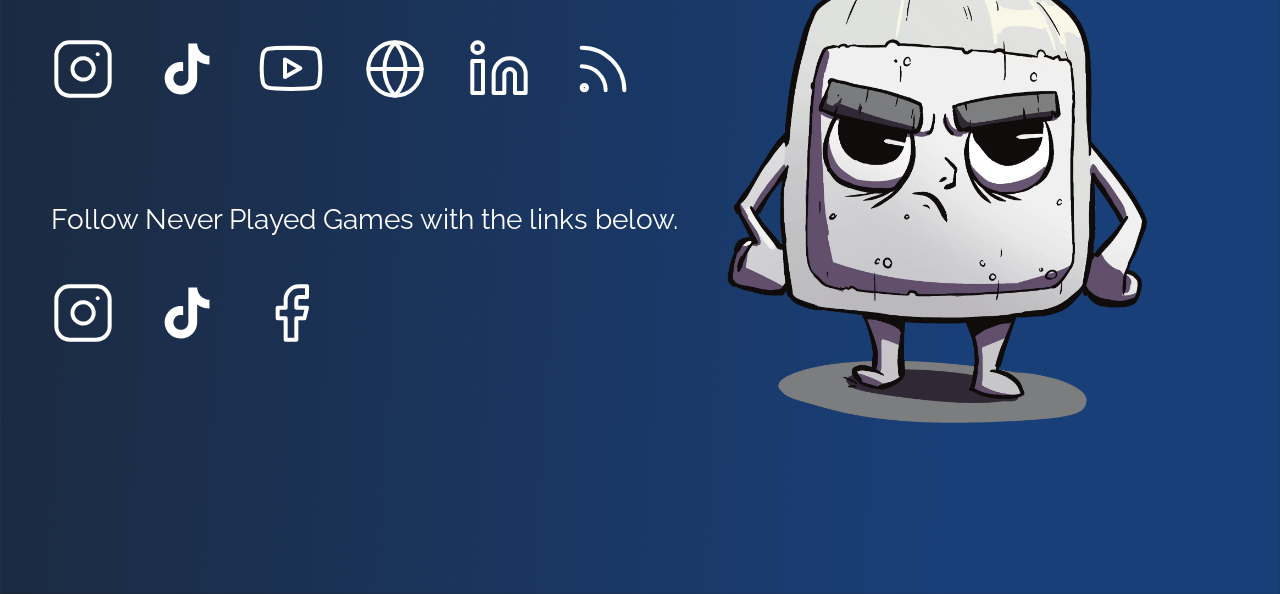
==== commit 4789f5ac: "Changed age" ====
--- a/index.html
+++ b/index.html
@@ -123,7 +123,7 @@
                 </div>
                 <div class="stat-item stat-age">
                     <span class="lbl">Age</span>
-                    <span class="val">8+</span>
+                    <span class="val">14+</span>
                 </div>
                 <div class="stat-item stat-duration">
                     <span class="lbl">Duration</span>
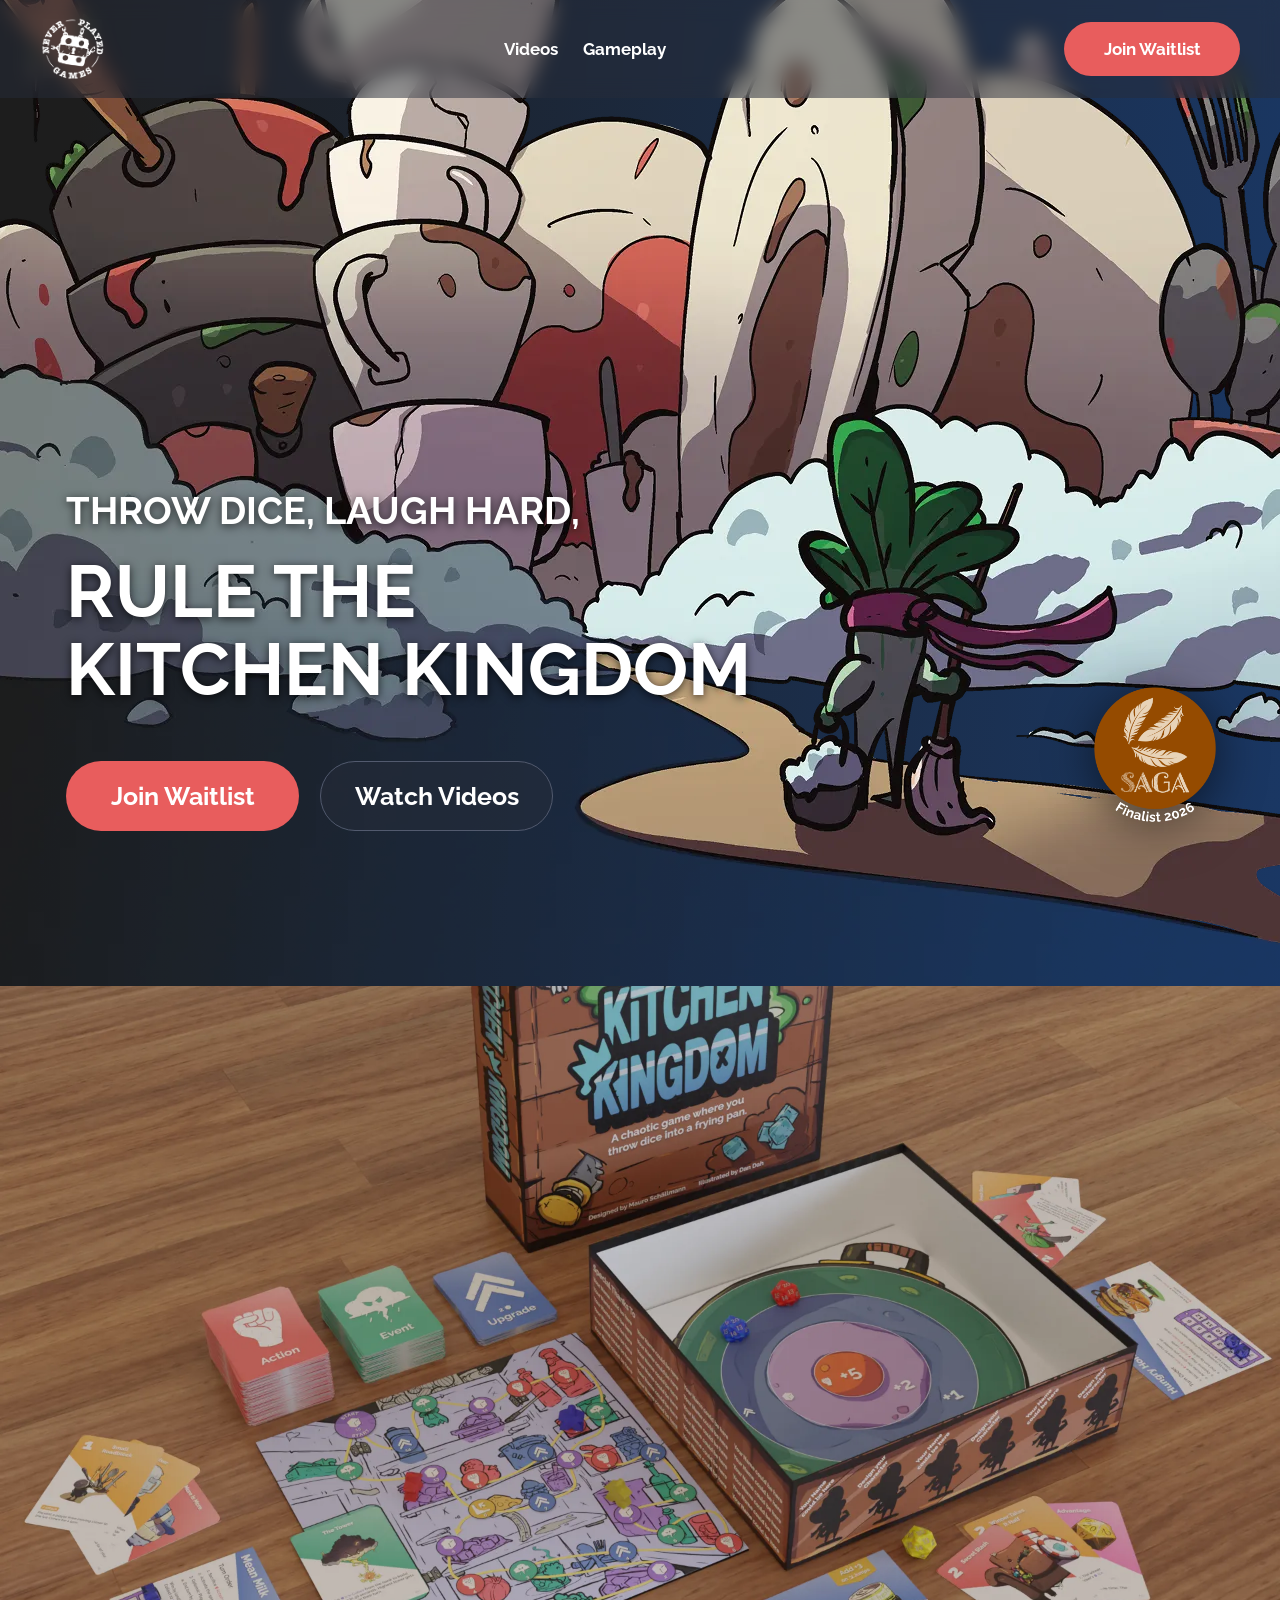
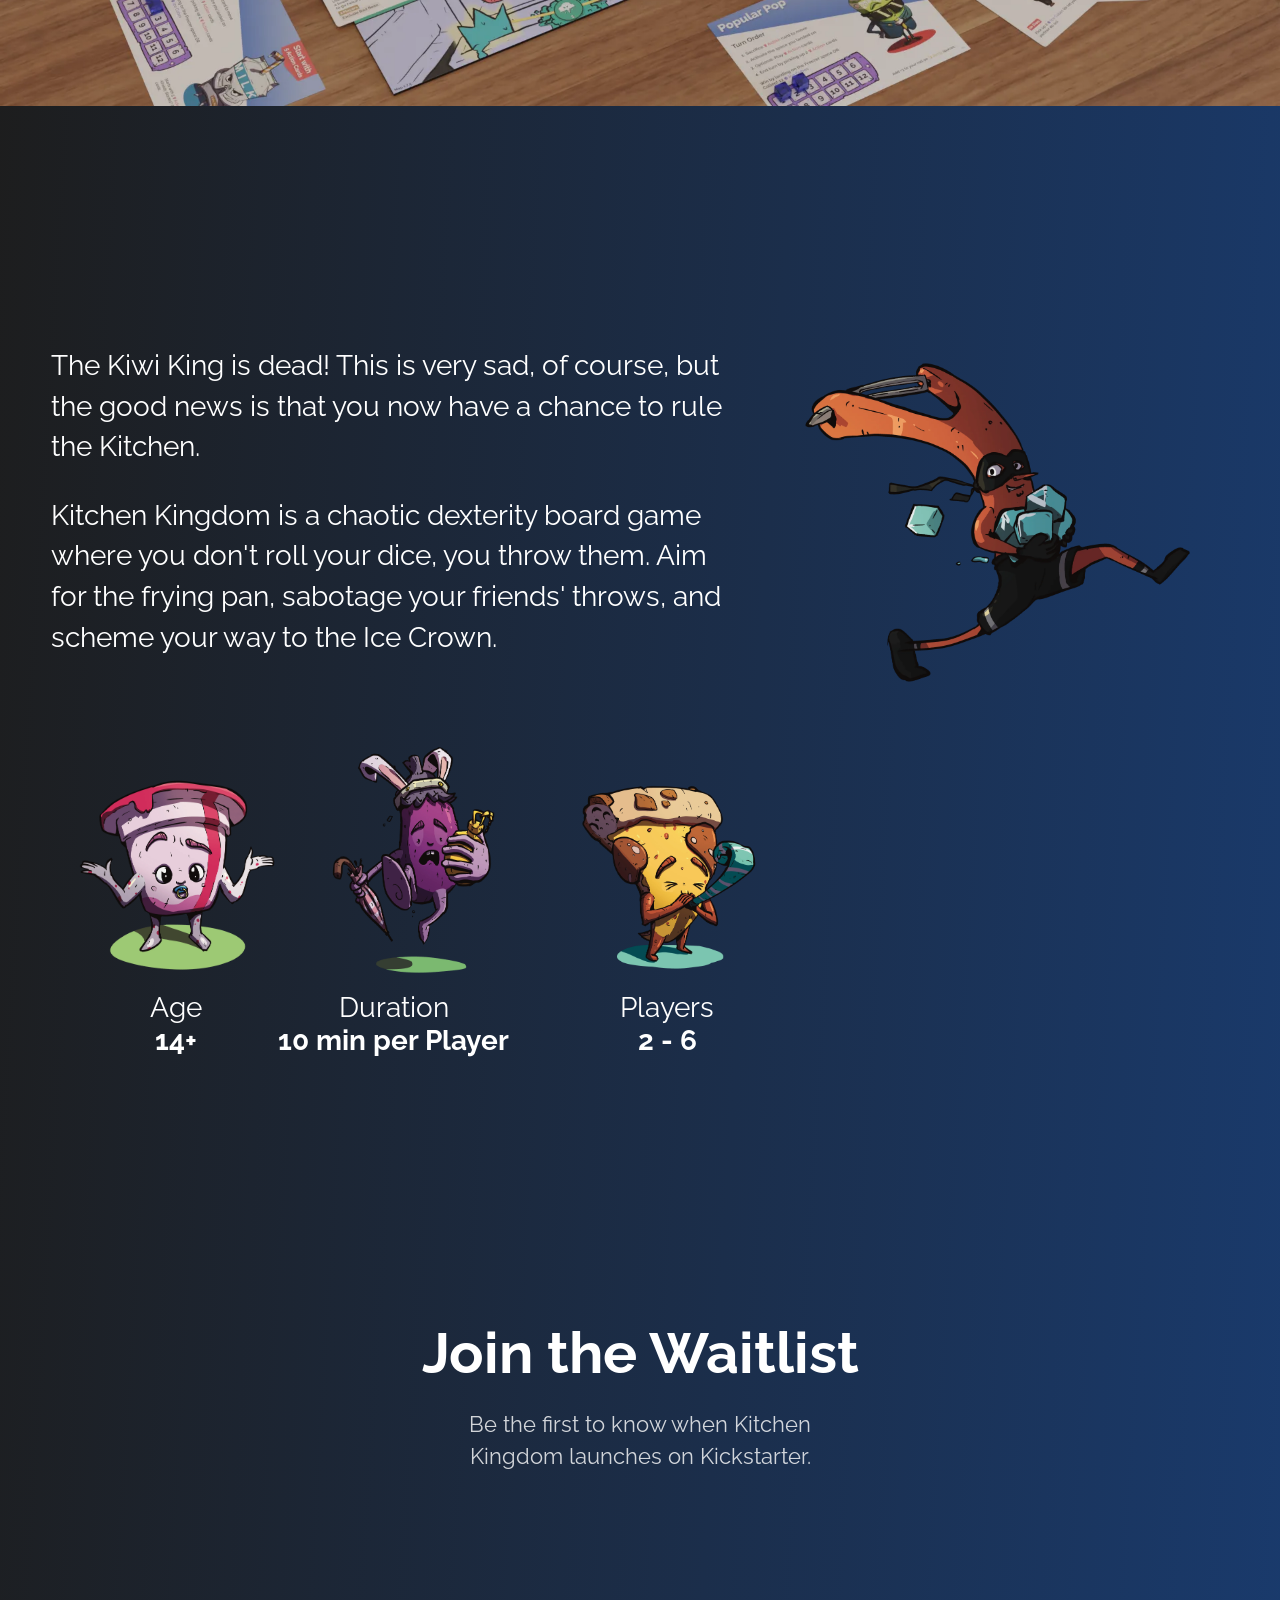
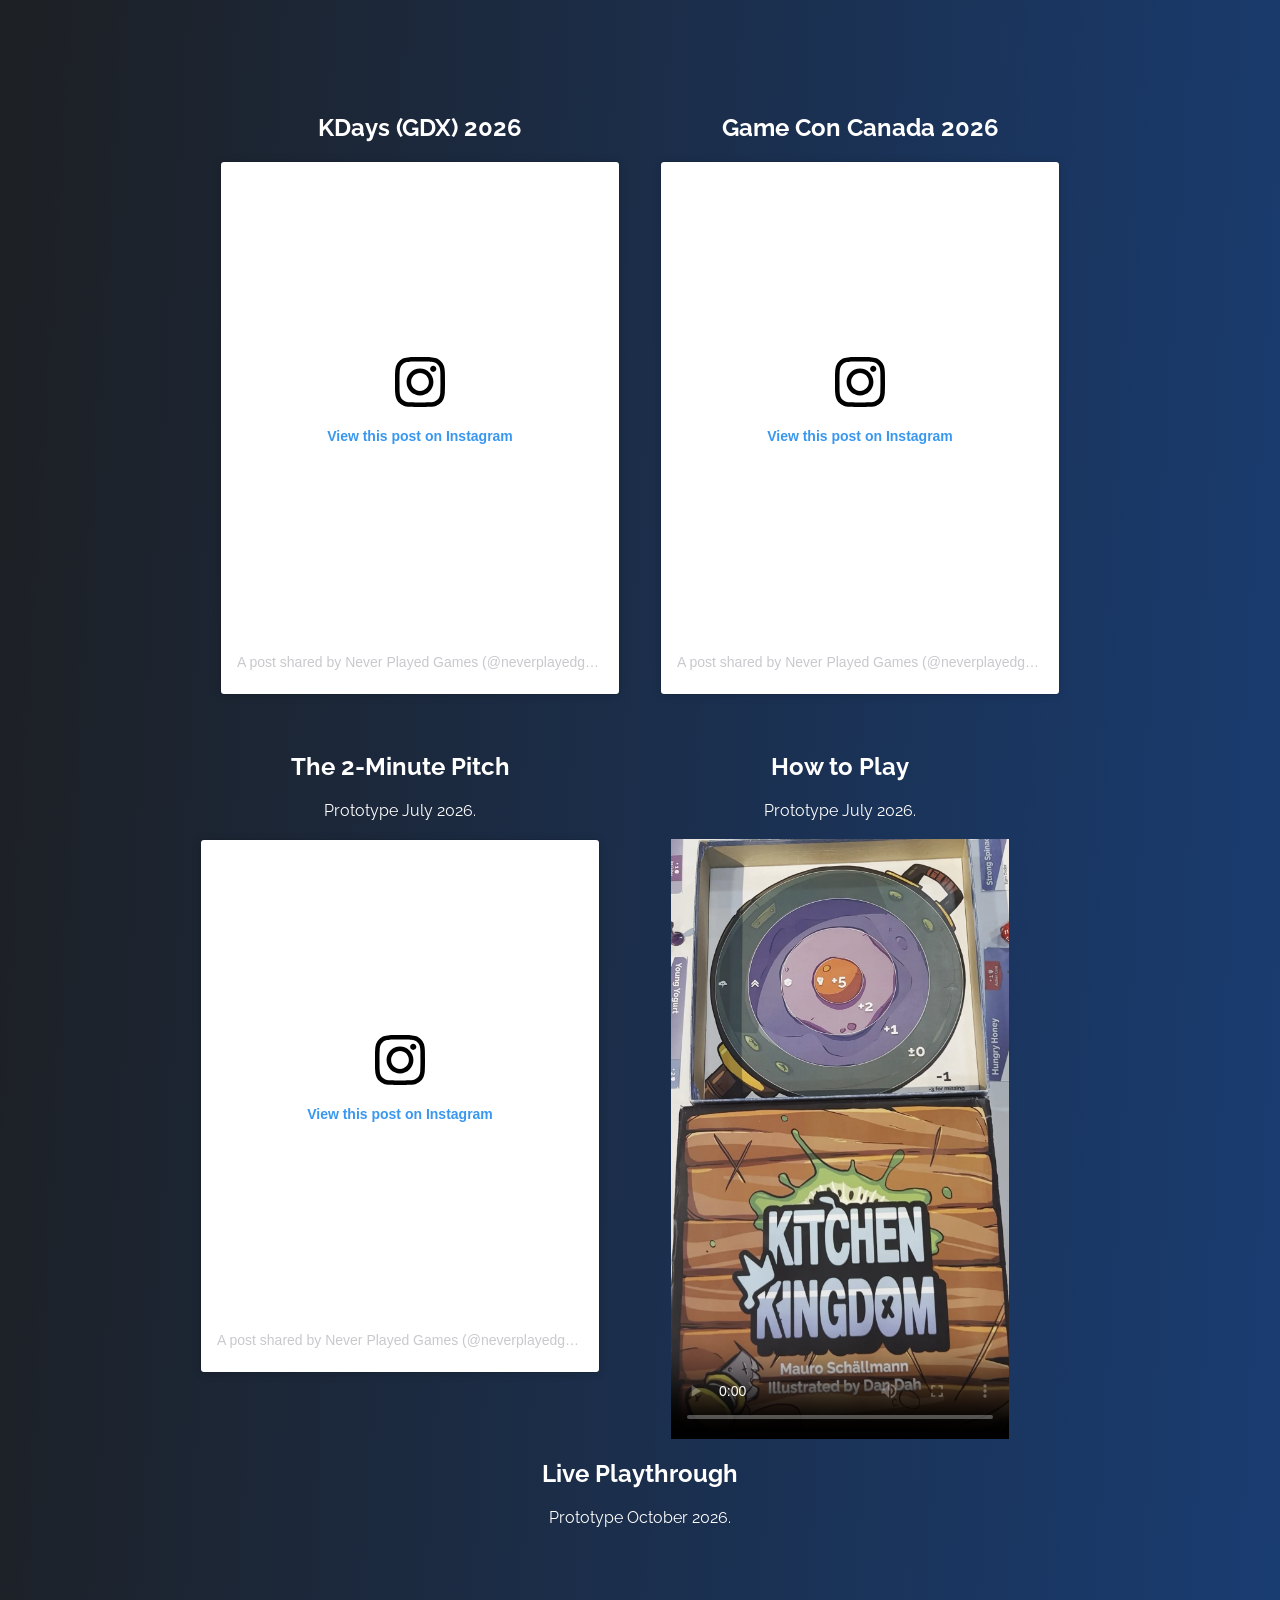
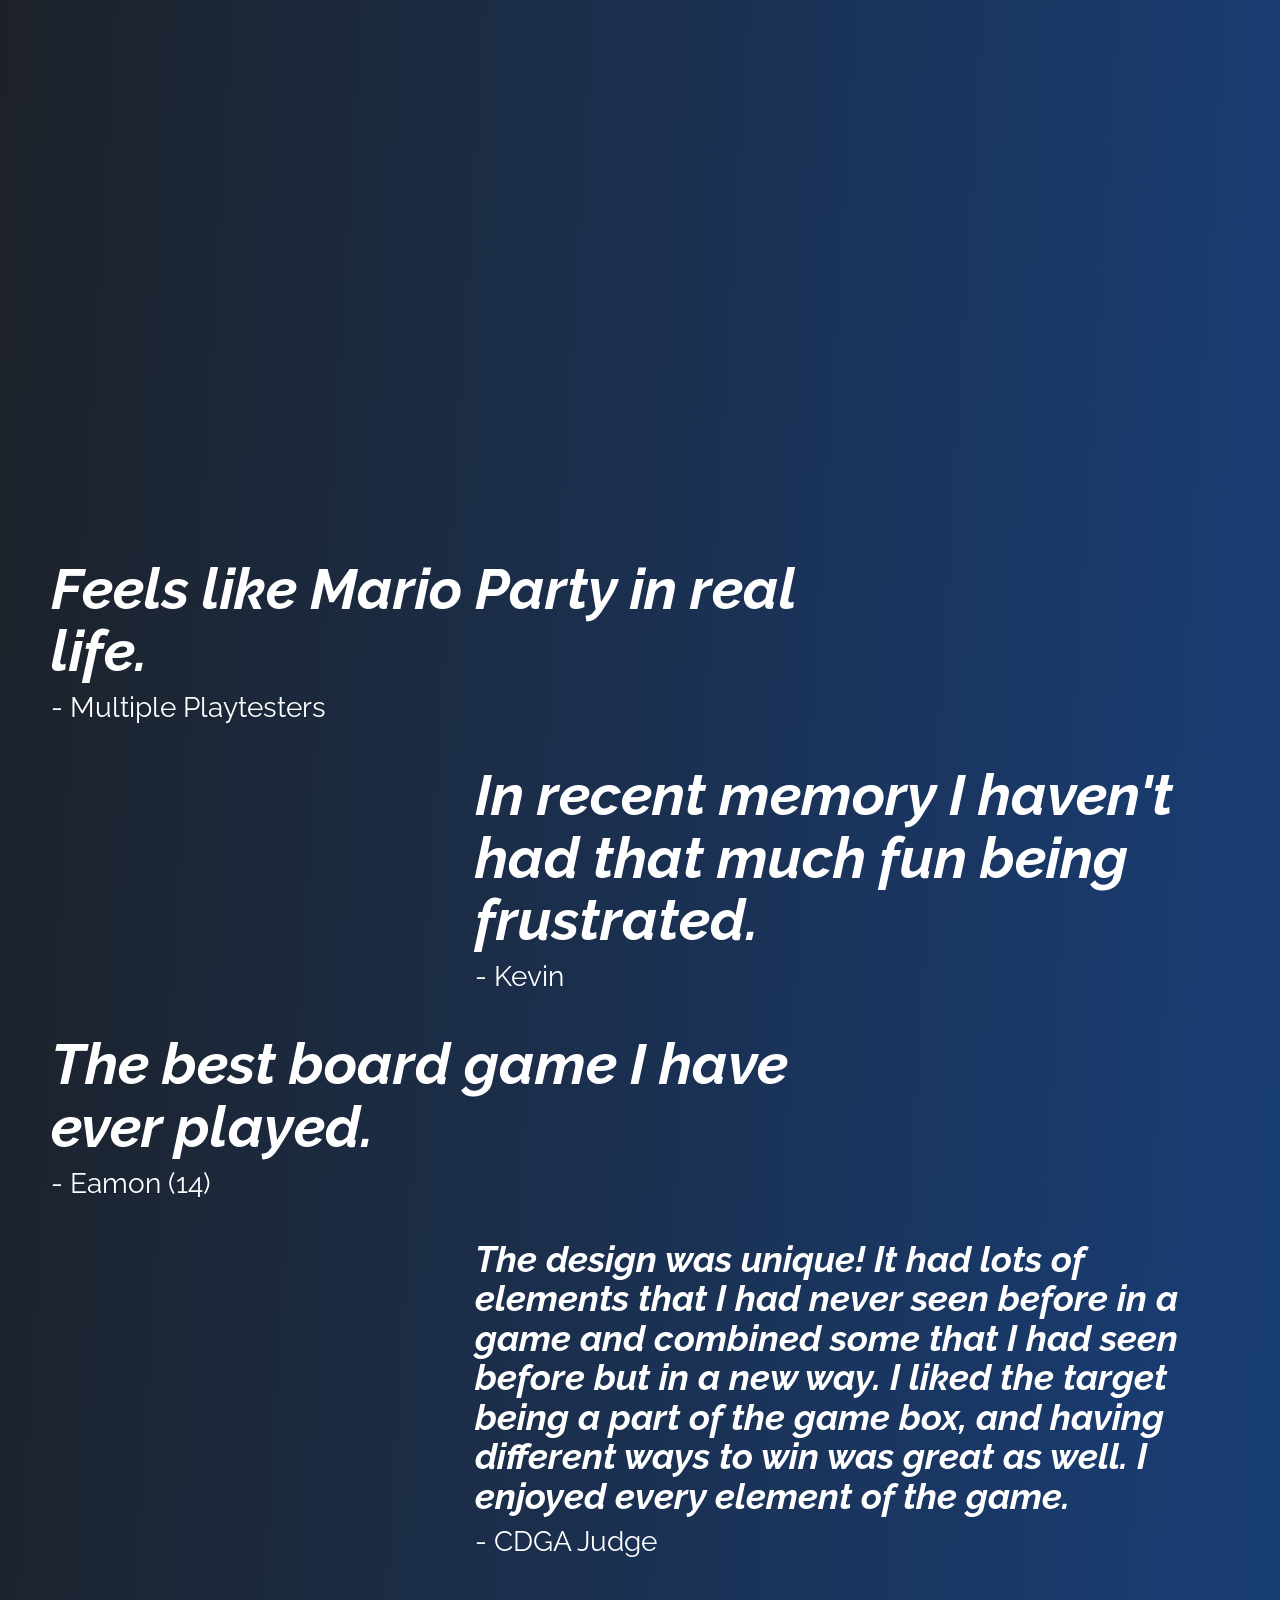
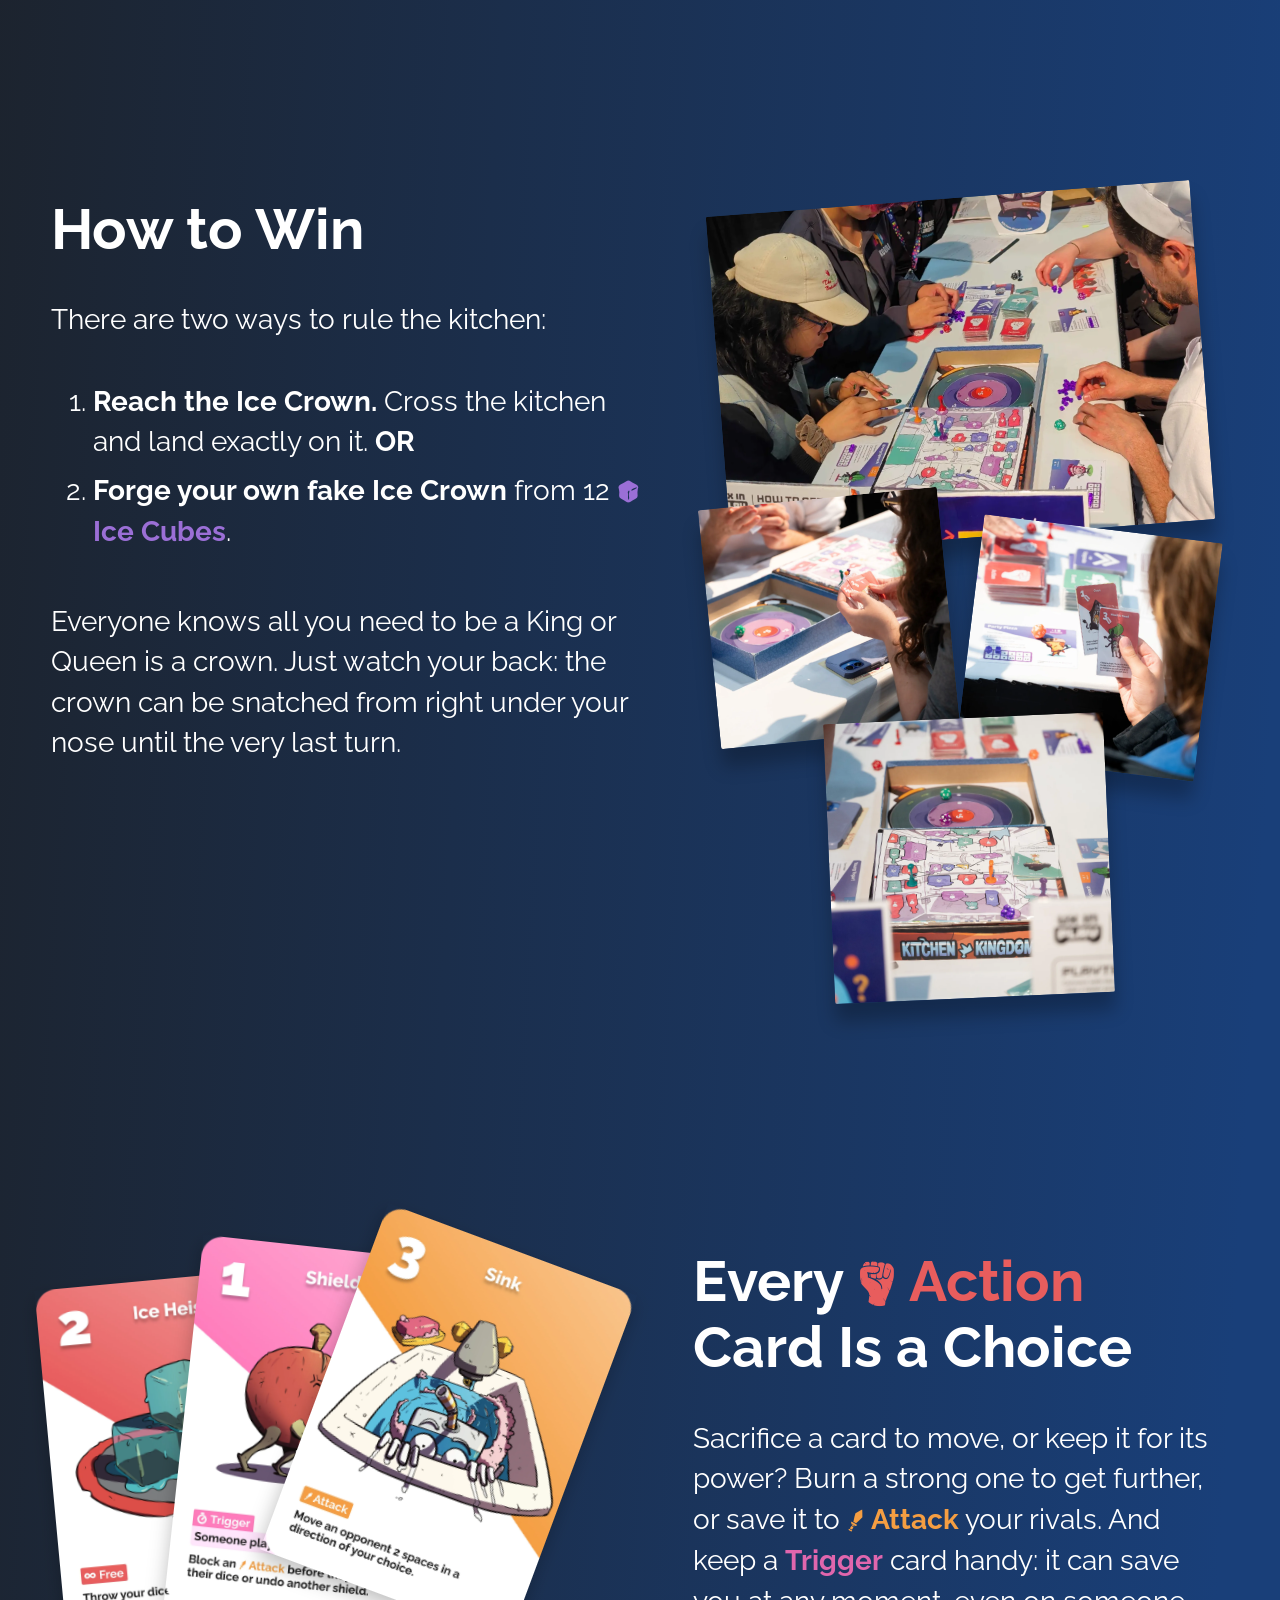
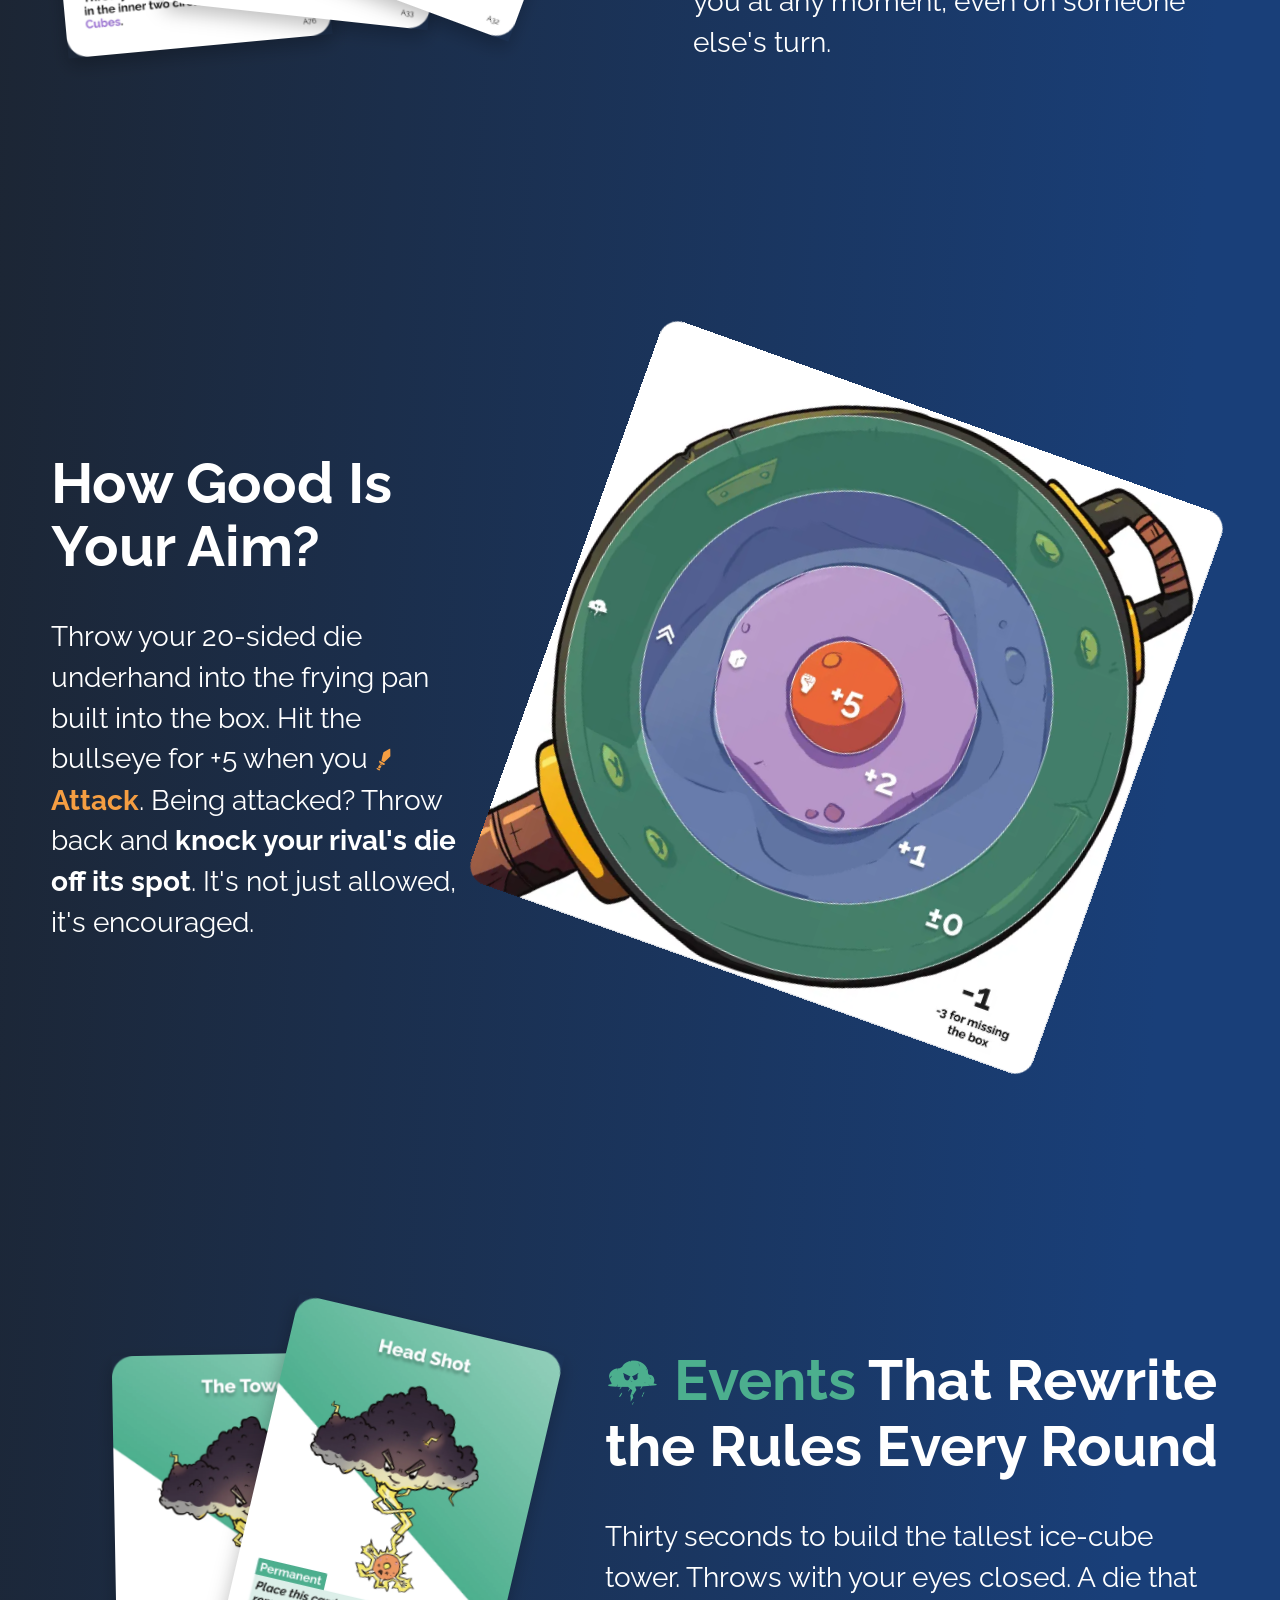
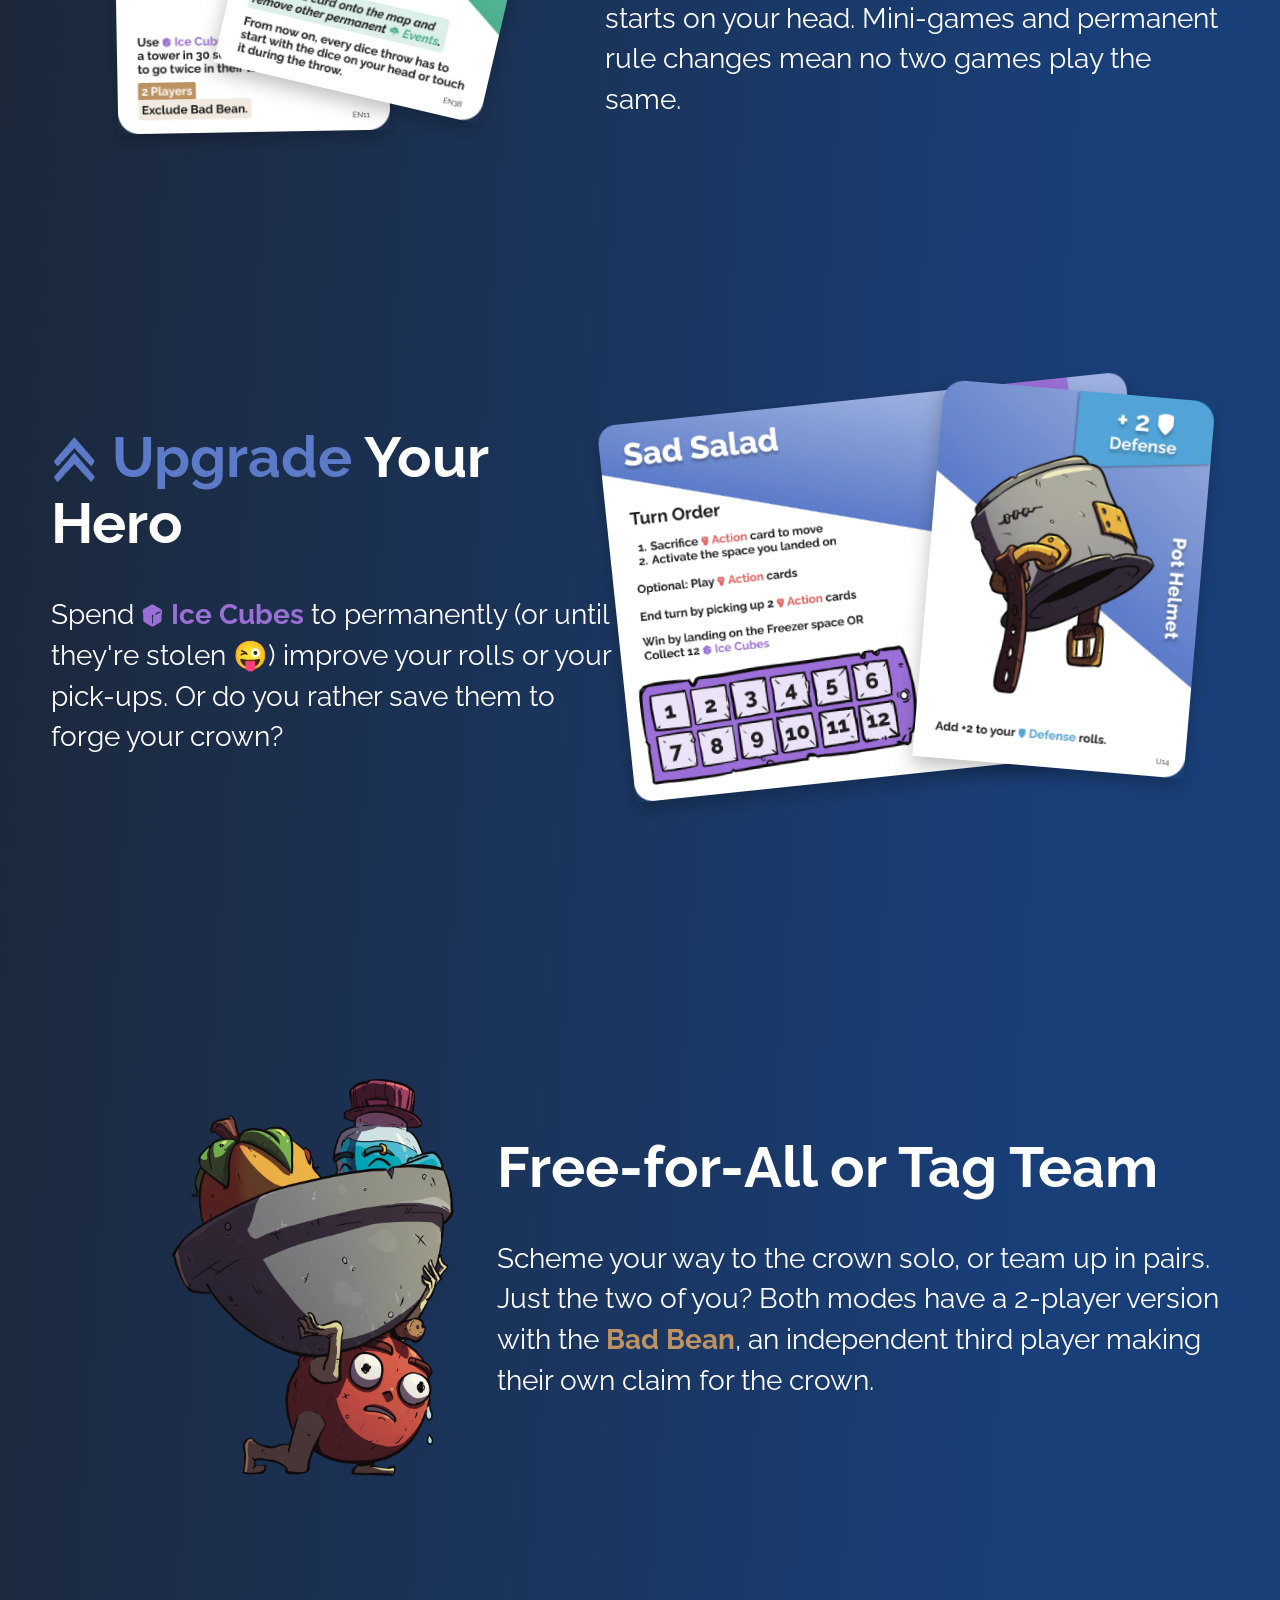
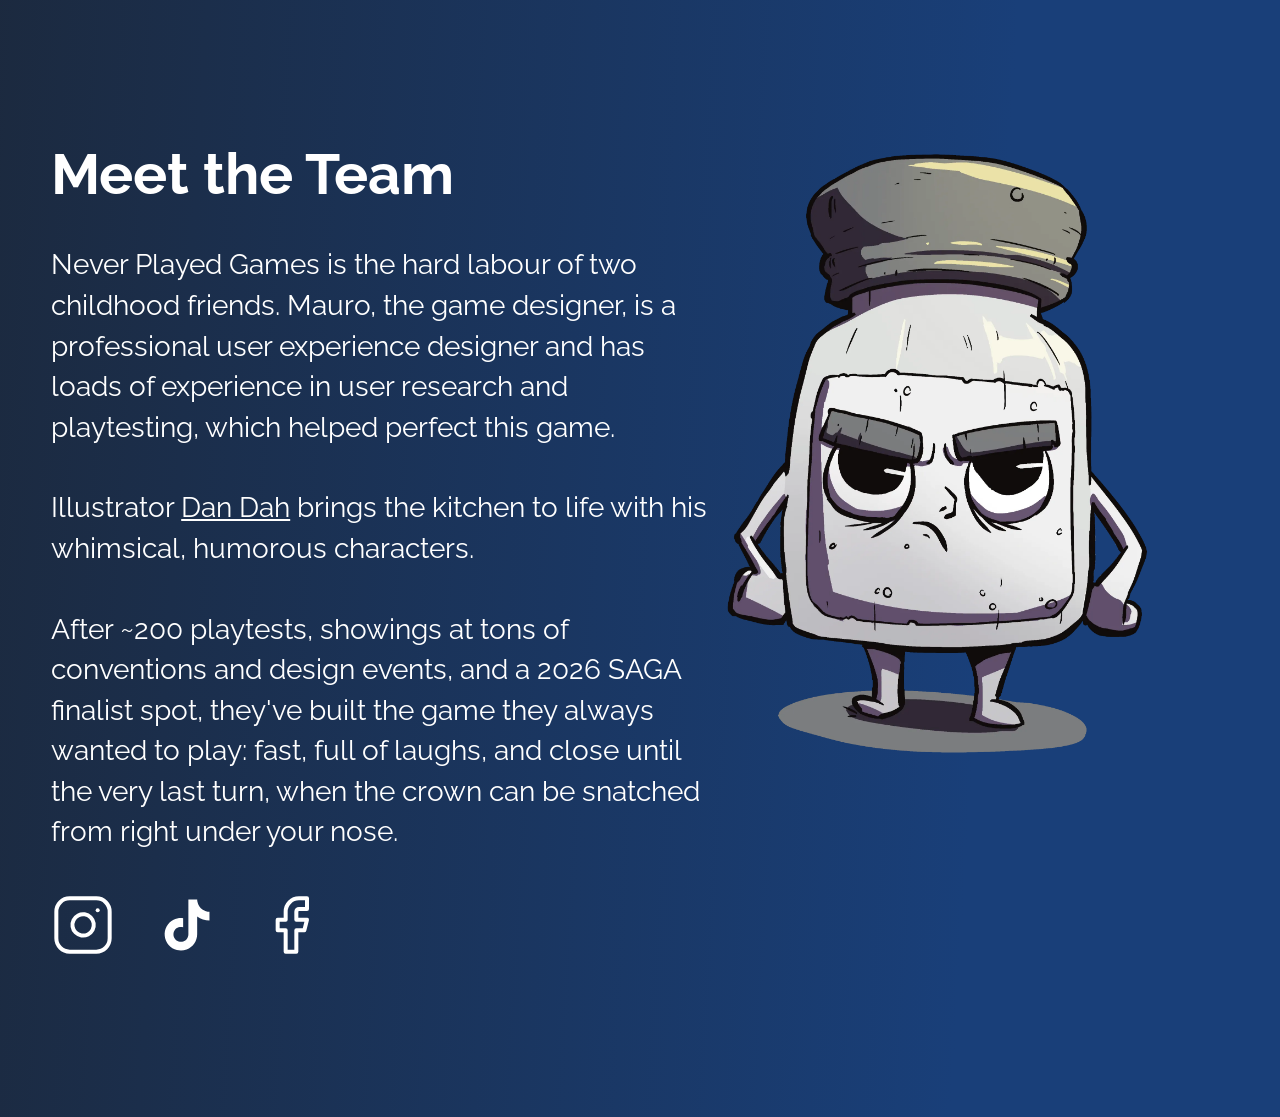
==== commit ee217d69: "Copy updates" ====
--- a/index.html
+++ b/index.html
@@ -14,19 +14,19 @@
     <!-- End Google Tag Manager -->
     <meta charset="UTF-8">
     <meta name="viewport" content="width=device-width, initial-scale=1.0">
-    <title>Kitchen Kingdom — A Chaotic Dexterity Party Game</title>
+    <title>Kitchen Kingdom: Throw Dice, Laugh Hard, Rule the Kitchen</title>
     <meta name="description"
-        content="A chaotic game where strategy, skill, and luck collide in the battle to claim the Ice Crown. Join the waitlist now!">
-    <meta property="og:title" content="Kitchen Kingdom — A Chaotic Dexterity Party Game">
+        content="Throw your dice, knock your rivals' off the bullseye, and battle in mini-games. A dexterity board game that feels like a party.">
+    <meta property="og:title" content="Kitchen Kingdom: Throw Dice, Laugh Hard, Rule the Kitchen">
     <meta property="og:description"
-        content="A chaotic game where strategy, skill, and luck collide in the battle to claim the Ice Crown. Join the waitlist now!">
+        content="Throw your dice, knock your rivals' off the bullseye, and battle in mini-games. A dexterity board game that feels like a party.">
     <meta property="og:image" content="https://kitchen-kingdom.com/assets/Bleder-Export.webp">
     <meta property="og:url" content="https://kitchen-kingdom.com/">
     <meta property="og:type" content="website">
     <meta name="twitter:card" content="summary_large_image">
-    <meta name="twitter:title" content="Kitchen Kingdom — A Chaotic Dexterity Party Game">
+    <meta name="twitter:title" content="Kitchen Kingdom: Throw Dice, Laugh Hard, Rule the Kitchen">
     <meta name="twitter:description"
-        content="A chaotic game where strategy, skill, and luck collide in the battle to claim the Ice Crown. Join the waitlist now!">
+        content="Throw your dice, knock your rivals' off the bullseye, and battle in mini-games. A dexterity board game that feels like a party.">
     <meta name="twitter:image" content="https://kitchen-kingdom.com/assets/Bleder-Export.webp">
     <link rel="preconnect" href="https://fonts.googleapis.com">
     <link rel="preconnect" href="https://fonts.gstatic.com" crossorigin>
@@ -79,16 +79,15 @@
                 <img src="assets/background.webp" alt="Stacks of plates and dishes covering the kitchen walls">
             </picture>
         </div>
-        <h1 class="sr-only">Enter the Kitchen Kingdom</h1>
-        <p class="hero-pre" aria-hidden="true">ENTER THE</p>
-        <p class="hero-title1" aria-hidden="true">KITCHEN</p>
-        <p class="hero-title2" aria-hidden="true">KINGDOM</p>
+        <p class="hero-pre">THROW DICE, LAUGH HARD,</p>
+        <p class="hero-title1">RULE THE</p>
+        <h1 class="hero-title2">KITCHEN KINGDOM</h1>
         <div class="hero-buttons">
             <a class="btn-primary" href="#mc-waitlist">Join Waitlist</a>
             <a class="btn-secondary" href="#trailer">Watch Videos</a>
         </div>
         <div class="hero-badge">
-            <img src="assets/saga-finalist.webp" alt="Saga Game Design Finalist badge">
+            <img src="assets/saga-finalist.webp" alt="Finalist, SAGA – Swedish Annual Game Award 2026">
         </div>
     </section>
 
@@ -101,11 +100,16 @@
 
         <!-- GAME INFO: description + thief + characters + stats -->
         <section class="game-info">
-            <p class="game-description">
-                The Kiwi King is dead! This is very sad, of course, but the good news is that you now have a chance to
-                rule the Kitchen Kingdom. In this chaotic game where strategy, skill, and luck collide, players race to
-                claim the Ice Crown and become the next King or Queen of the Kitchen.
-            </p>
+            <div class="game-description">
+                <p>
+                    The Kiwi King is dead! This is very sad, of course, but the good news is that you now have a chance
+                    to rule the Kitchen.
+                </p>
+                <p>
+                    Kitchen Kingdom is a chaotic dexterity board game where you don't roll your dice, you throw them.
+                    Aim for the frying pan, sabotage your friends' throws, and scheme your way to the Ice Crown.
+                </p>
+            </div>
             <div class="game-thief">
                 <img src="assets/char-thief.webp"
                     alt="The Thief — a sneaky masked hero character sneaking through the kitchen">
@@ -139,7 +143,7 @@
         <!-- WAITLIST FORM -->
         <section class="waitlist-section" id="mc-waitlist">
             <h2 class="section-heading"><!--Enter the Giveaway & -->Join the Waitlist</h2>
-            <p class="section-body">Be the first to know when Kitchen Kingdom launches.</p>
+            <p class="section-body">Be the first to know when Kitchen Kingdom launches on Kickstarter.</p>
             <script async src="https://eocampaign1.com/form/35eee478-516c-11f1-b558-67defba4d3c4.js"
                 data-form="35eee478-516c-11f1-b558-67defba4d3c4"></script>
             <script>
@@ -395,7 +399,7 @@
 
             <div class="video-row">
                 <div class="video-col">
-                    <h2>2min Pitch</h2>
+                    <h2>The 2-Minute Pitch</h2>
                     <p style="margin: 20px 0 0 0;">Prototype July 2026.
                     </p>
                     <br>
@@ -495,7 +499,7 @@
                     <script async src="//www.instagram.com/embed.js"></script>
                 </div>
                 <div class="video-col">
-                    <h2>How To Play</h2>
+                    <h2>How to Play</h2>
                     <p style="margin: 20px 0 0 0;">Prototype July 2026.</p>
                     <br>
                     <video controls poster="assets/How To Play Thumbnail.webp"
@@ -539,10 +543,12 @@
             </div>
             <div class="t3">
                 <p class="t-quote">The best board game I have ever played.</p>
-                <p class="t-author">- Eamon (Age 14)</p>
+                <p class="t-author">- Eamon (14)</p>
             </div>
             <div class="t4">
-                <p class="t-quote">The design was unique! It had lots of elements that I had never seen before in a game and combined some that I had seen before but in a new way. I liked the target being a part of the game box, and having different ways to win was great as well. I enjoyed every element of the game.
+                <p class="t-quote">The design was unique! It had lots of elements that I had never seen before in a game
+                    and combined some that I had seen before but in a new way. I liked the target being a part of the
+                    game box, and having different ways to win was great as well. I enjoyed every element of the game.
                 </p>
                 <p class="t-author">- CDGA Judge</p>
             </div>
@@ -551,27 +557,28 @@
         <!-- THE STORY -->
         <section class="story" id="gameplay">
             <div class="story-text">
-                <h2 class="section-heading">How To Win</h2>
+                <h2 class="section-heading">How to Win</h2>
                 <div class="section-body">
                     <!--    <p>Throw dice, play mini-games, and attack your opponents. Reach the Ice Crown or collect 12 <span
                             class="kk-icon c-purple" aria-hidden="true">H</span>
                         <span class="c-purple fw-bold">Ice Cubes</span> for a fake crown to rule the Kitchen Kingdom.
                     </p>
                    -->
-                    <p>To become the next King or Queen of the Kitchen, you must be the first Hero to claim the Ice
-                        Crown. There are two paths to victory: </p>
+                    <p>There are two ways to rule the kitchen:</p>
                     <br>
                     <ol>
-                        <li>Travel across the Kitchen and retrieve the Ice Crown. You must land exactly
-                            on the Ice Crown to claim it. <strong>OR</strong>
+                        <li><strong>Reach the Ice Crown.</strong> Cross the kitchen and land exactly on it.
+                            <strong>OR</strong>
                         </li>
-                        <li>Make your own Ice Crown by collecting 12 <span class="kk-icon c-purple"
+                        <li><strong>Forge your own fake Ice Crown</strong> from 12 <span class="kk-icon c-purple"
                                 aria-hidden="true">H</span>
                             <span class="c-purple fw-bold">Ice Cubes</span>.
                         </li>
                     </ol>
                     <br>
-                    <p>Either way, you will have to act fast if you want to be the first to claim the crown.</p>
+                    <p>Everyone knows all you need to be a King or Queen is a crown. Just watch your back: the crown can
+                        be snatched from right
+                        under your nose until the very last turn.</p>
                 </div>
             </div>
             <div class="story-photos">
@@ -584,8 +591,7 @@
                         alt="A player holding cards beside the Kitchen Kingdom box and its target">
                 </div>
                 <div class="photo photo-w3">
-                    <img src="assets/Website_3.webp"
-                        alt="Close-up of a player holding Kitchen Kingdom action cards">
+                    <img src="assets/Website_3.webp" alt="Close-up of a player holding Kitchen Kingdom action cards">
                 </div>
                 <div class="photo photo-w4">
                     <img src="assets/Website_4.webp"
@@ -609,14 +615,16 @@
             </div>
             <div class="feature-text">
                 <h2 class="section-heading">
-                    Strategic Multi-Purpose
-                    <span class="kk-icon c-red" aria-hidden="true">A</span> <span class="c-red">Action</span> Cards
+                    Every
+                    <span class="kk-icon c-red" aria-hidden="true">A</span> <span class="c-red">Action</span> Card
+                    Is a Choice
                 </h2>
                 <p class="section-body">
-                    Which cards are you sacrificing to move forward or backward, and which cards do you want to keep to
-                    improve your gameplay or
+                    Sacrifice a card to move, or keep it for its power? Burn a strong one to get further, or save it to
                     <span class="kk-icon c-orange" aria-hidden="true">I</span> <span
-                        class="c-orange fw-bold">Attack</span> opponents?
+                        class="c-orange fw-bold">Attack</span> your rivals. And keep a
+                    <span class="c-pink fw-bold">Trigger</span> card handy: it can save you at any moment, even on
+                    someone else's turn.
                 </p>
             </div>
         </section>
@@ -626,12 +634,10 @@
             <div class="feature-text">
                 <h2 class="section-heading">How Good Is Your Aim?</h2>
                 <div class="section-body">
-                    <p>Throw your dice into centre of the box to get bonuses when
-                        <span class="kk-icon c-orange" aria-hidden="true">I</span> <span
-                            class="c-orange fw-bold">Attacking</span> players. Try to hit & <strong>knock over your
-                            opponents
-                            die</strong> when blocking an <span class="kk-icon c-orange" aria-hidden="true">I</span>
-                        <span class="c-orange fw-bold">Attack</span>.
+                    <p>Throw your 20-sided die underhand into the frying pan built into the box. Hit the bullseye for +5
+                        when you <span class="kk-icon c-orange" aria-hidden="true">I</span> <span
+                            class="c-orange fw-bold">Attack</span>. Being attacked? Throw back and <strong>knock your
+                            rival's die off its spot</strong>. It's not just allowed, it's encouraged.
                     </p>
                     <!--
                     <p>
@@ -671,12 +677,12 @@
             </div>
             <div class="feature-text">
                 <h2 class="section-heading">
-                    Game-Changing
                     <span class="kk-icon c-green" aria-hidden="true">B</span> <span class="c-green">Events</span>
-                    Every Round
+                    That Rewrite the Rules Every Round
                 </h2>
                 <p class="section-body">
-                    Mini-games, permanent rule changes, and unpredictable twists keep every game fresh and exciting.
+                    Thirty seconds to build the tallest ice-cube tower. Throws with your eyes closed. A die that starts
+                    on your head. Mini-games and permanent rule changes mean no two games play the same.
                 </p>
             </div>
         </section>
@@ -691,7 +697,9 @@
                 <p class="section-body">
                     Spend <span class="kk-icon c-purple" aria-hidden="true">H</span> <span class="c-purple fw-bold">Ice
                         Cubes</span> to
-                    permanently (or until they're stolen 😜) improve your rolls or your pick-ups along the way.
+                    permanently (or until they're stolen 😜) improve your rolls or your pick-ups. Or do you rather save
+                    them to forge
+                    your crown?
                 </p>
             </div>
             <div class="cards-stack up-stack">
@@ -711,11 +719,11 @@
                     alt="All hero characters competing against each other in Free For All mode">
             </div>
             <div class="feature-text">
-                <h2 class="section-heading">Free For All or Tag Team Mode</h2>
+                <h2 class="section-heading">Free-for-All or Tag Team</h2>
                 <p class="section-body">
-                    Conquer the kitchen by yourself or team up in pairs. Only 2 players? No problem, but watch out for
-                    the
-                    <strong>Bad Bean</strong>, an independent third player trying to make their claim for the crown.
+                    Scheme your way to the crown solo, or team up in pairs. Just the two of you? Both modes have a
+                    2-player version with the <strong class="c-bean">Bad Bean</strong>, an independent third player
+                    making their own claim for the crown.
                 </p>
             </div>
         </section>
@@ -723,7 +731,23 @@
         <!-- ART BY DAN DAH -->
         <section id="team" class="feature-row" style="padding-right:64px; align-items:flex-start;">
             <div class="feature-text">
-                <h2 class="section-heading">Art by Dan Dah</h2>
+                <h2 class="section-heading">Meet the Team</h2>
+                <p class="section-body">
+                    Never Played Games is the hard labour of two childhood friends. Mauro, the game designer, is a professional
+                    user experience
+                    designer and has loads of experience in user research and playtesting, which helped perfect this
+                    game.</p>
+                <p class="section-body">Illustrator <a href="http://instagram.com/dandah.art" target="_blank"
+                        aria-label="Dan Dah on Instagram">Dan Dah</a> brings the kitchen to life with his
+                    whimsical, humorous characters.
+                </p>
+                <p class="section-body">
+                    After ~200 playtests, showings at tons of conventions and design events,
+                    and a 2026 SAGA finalist spot, they've built the game they always wanted to play: fast, full of
+                    laughs, and close until the very last turn, when the crown can be snatched from right under your
+                    nose.
+                </p>
+                <!--
                 <p class="section-body">Follow the amazing artist Dan Dah with the links below.</p>
                 <div class="social-row">
                     <a href="http://instagram.com/dandah.art" target="_blank" class="social-icon"
@@ -752,7 +776,8 @@
                     </a>
                 </div>
                 <br>
-                <p class="section-body">Follow Never Played Games with the links below.</p>
+               
+                <p class="section-body">Follow Never Played Games with the links below.</p> -->
                 <div class="social-row">
                     <a href="https://www.instagram.com/neverplayedgamez/" target="_blank" class="social-icon"
                         aria-label="Never Played Games on Instagram">
--- a/style.css
+++ b/style.css
@@ -26,6 +26,8 @@
   --green: #4caf8e;
   --blue: #52a5d8;
   --dark-blue: #5b7bc9;
+  --pink: #e066ad;
+  --bean: #bf9262;
   --nav-bg: rgba(38, 45, 58, 0.5);
   --nav-border: #525a6e;
 }
@@ -224,9 +226,10 @@
   left: 66px;
   top: 488px;
   font-size: 38px;
-  font-weight: 300;
+  font-weight: 700;
   line-height: normal;
   white-space: nowrap;
+  text-shadow: 0 2px 10px rgba(0, 0, 0, 0.7);
 }
 
 .hero-title1 {
@@ -237,6 +240,7 @@
   font-weight: 700;
   line-height: normal;
   white-space: nowrap;
+  text-shadow: 0 2px 10px rgba(0, 0, 0, 0.7);
 }
 
 .hero-title2 {
@@ -247,6 +251,7 @@
   font-weight: 700;
   line-height: normal;
   white-space: nowrap;
+  text-shadow: 0 2px 10px rgba(0, 0, 0, 0.7);
 }
 
 .hero-buttons {
@@ -321,7 +326,7 @@
 .game-info {
   position: relative;
   width: 1394px;
-  height: 560px;
+  height: 750px;
   flex-shrink: 0;
 }
 
@@ -335,6 +340,10 @@
   line-height: 1.45;
 }
 
+.game-description p + p {
+  margin-top: 1em;
+}
+
 .game-thief {
   position: absolute;
   left: 827px;
@@ -356,7 +365,7 @@
 .characters-group {
   position: absolute;
   left: 2px;
-  top: 148px;
+  top: 338px;
   width: 737px;
   height: 400px;
 }
@@ -573,6 +582,16 @@
   line-height: 1.45;
 }
 
+.section-body a {
+  color: inherit;
+  text-decoration: underline;
+  transition: color 0.2s;
+}
+
+.section-body a:hover {
+  color: #ccc;
+}
+
 .section-body ol {
   margin-left: 42px;
 }
@@ -608,6 +627,7 @@
 .waitlist-section .section-heading,
 .waitlist-section .section-body {
   text-align: center;
+  text-wrap: balance;
 }
 
 .waitlist-section .section-body {
@@ -1194,6 +1214,66 @@
     display: block;
   }
 
+  /* Game info — fluid grid so the 1394px layout doesn't get clipped */
+  .game-info {
+    position: static;
+    width: 100%;
+    height: auto;
+    display: grid;
+    grid-template-columns: minmax(0, 1fr) auto;
+    column-gap: 40px;
+    row-gap: 24px;
+    align-items: start;
+  }
+
+  .game-description {
+    position: static;
+    width: 100%;
+    grid-column: 1;
+    grid-row: 1;
+  }
+
+  .game-thief {
+    position: relative;
+    left: auto;
+    top: auto;
+    width: 36vw;
+    height: 29.4vw;
+    grid-column: 2;
+    grid-row: 1 / 3;
+  }
+
+  .characters-group {
+    position: relative;
+    left: 0;
+    top: 0;
+    grid-column: 1;
+    grid-row: 2;
+  }
+
+  /* Testimonials — keep the staggered look, but fluid instead of 1373px */
+  .testimonials {
+    position: static;
+    width: 100%;
+    display: flex;
+    flex-direction: column;
+    gap: 40px;
+  }
+
+  .t1,
+  .t2,
+  .t3,
+  .t4 {
+    position: static;
+    width: 64%;
+    margin: 0;
+  }
+
+  .t2,
+  .t4 {
+    margin-left: 36%;
+  }
+
   /* Flex sections use full width */
   .feature-row {
     width: 100%;
@@ -1276,7 +1356,7 @@
     width: 100%;
     height: auto;
     display: grid;
-    grid-template-columns: 1fr auto;
+    grid-template-columns: minmax(0, 1fr) auto;
     grid-template-rows: auto auto;
     column-gap: 40px;
     row-gap: 40px;
@@ -1606,6 +1686,7 @@
     left: auto;
     top: auto;
     font-size: 46px;
+    white-space: normal;
     z-index: 1;
   }
 
@@ -2039,6 +2120,14 @@
   color: var(--dark-blue);
 }
 
+.c-pink {
+  color: var(--pink);
+}
+
+.c-bean {
+  color: var(--bean);
+}
+
 .fw-bold {
   font-weight: 700;
 }
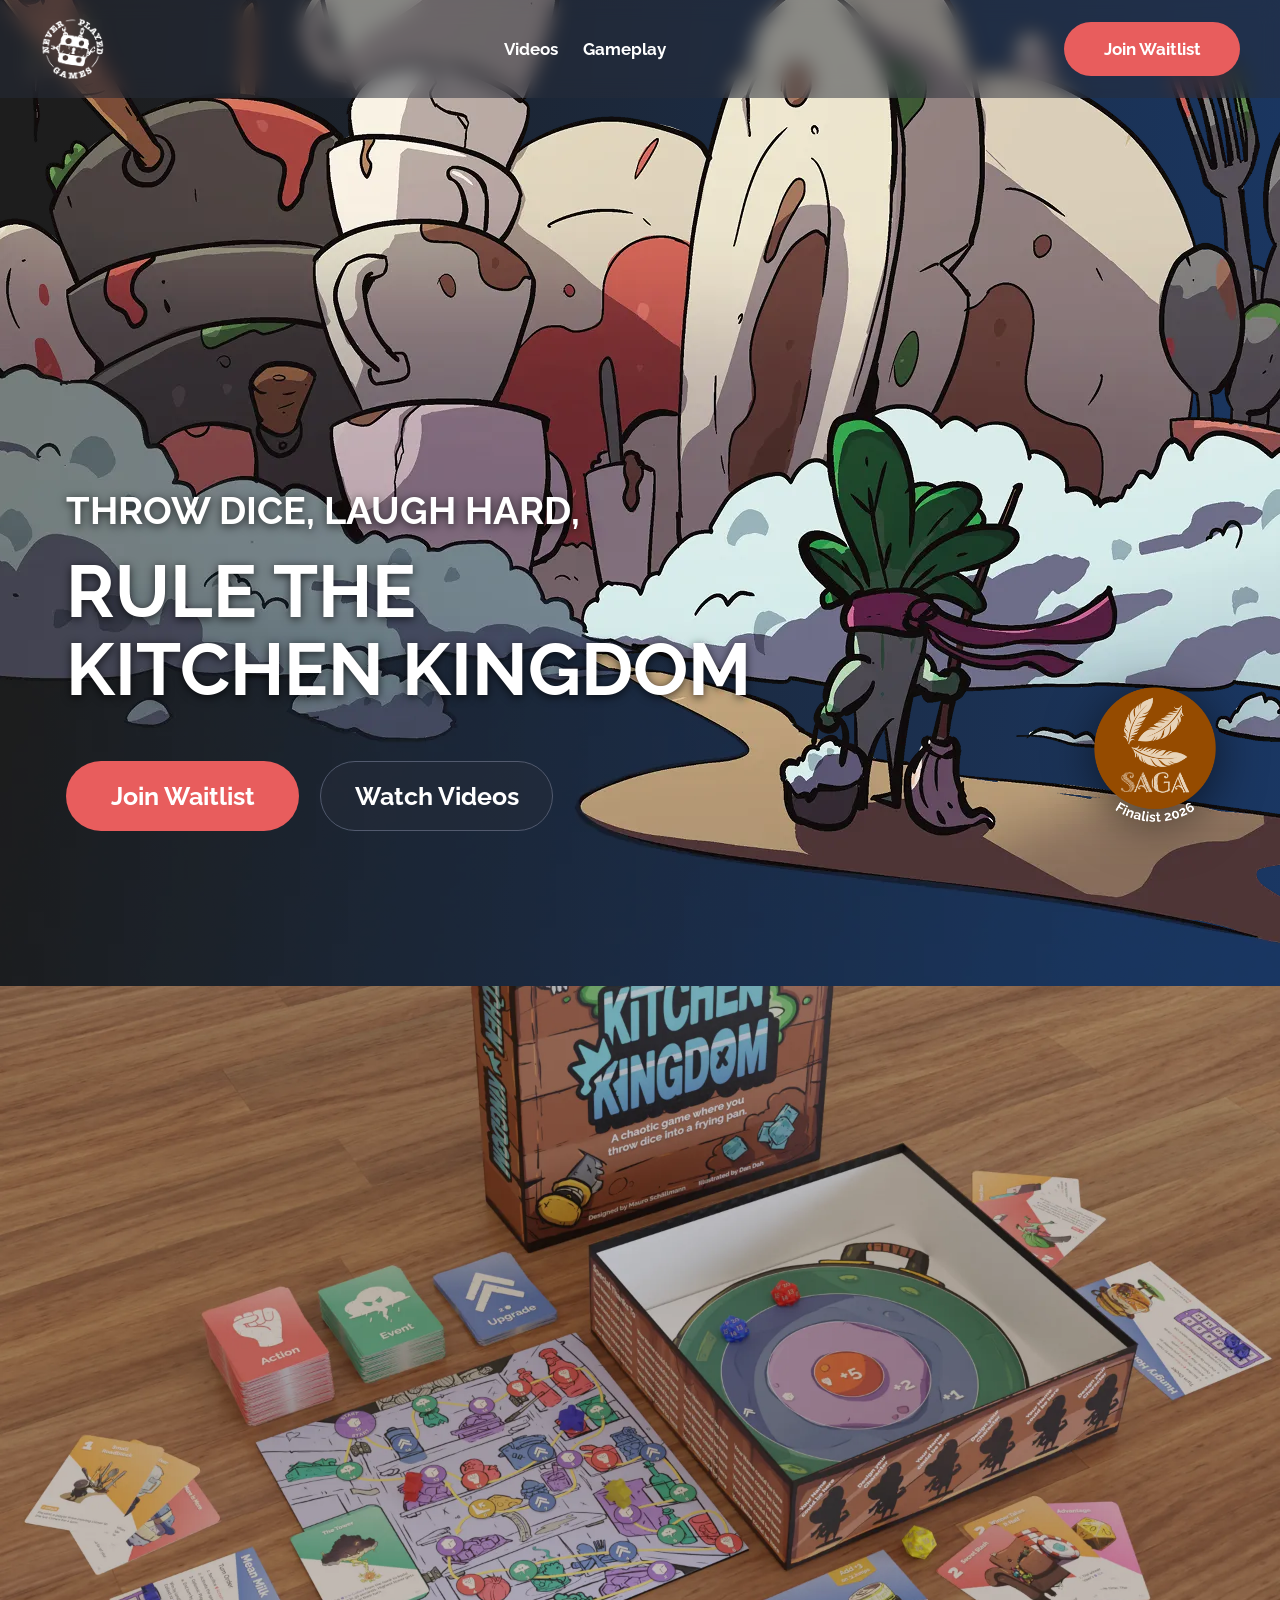
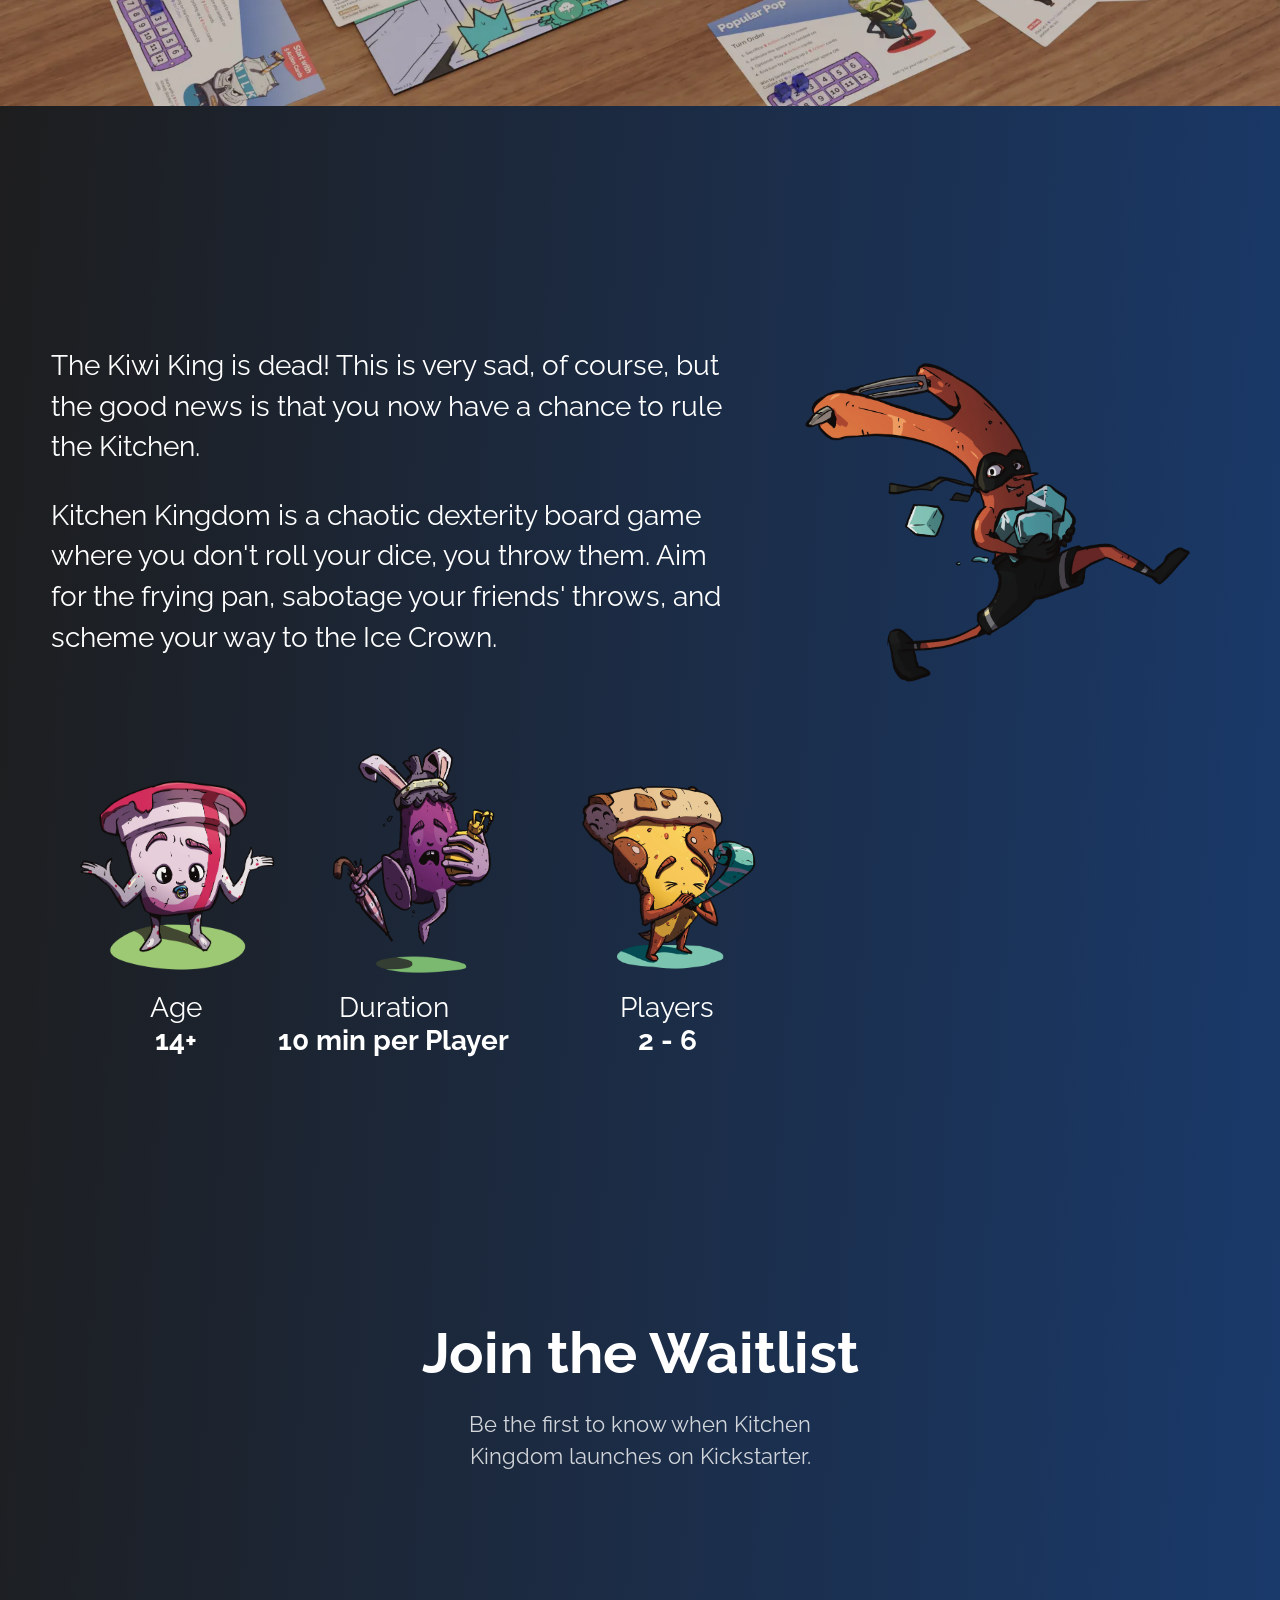
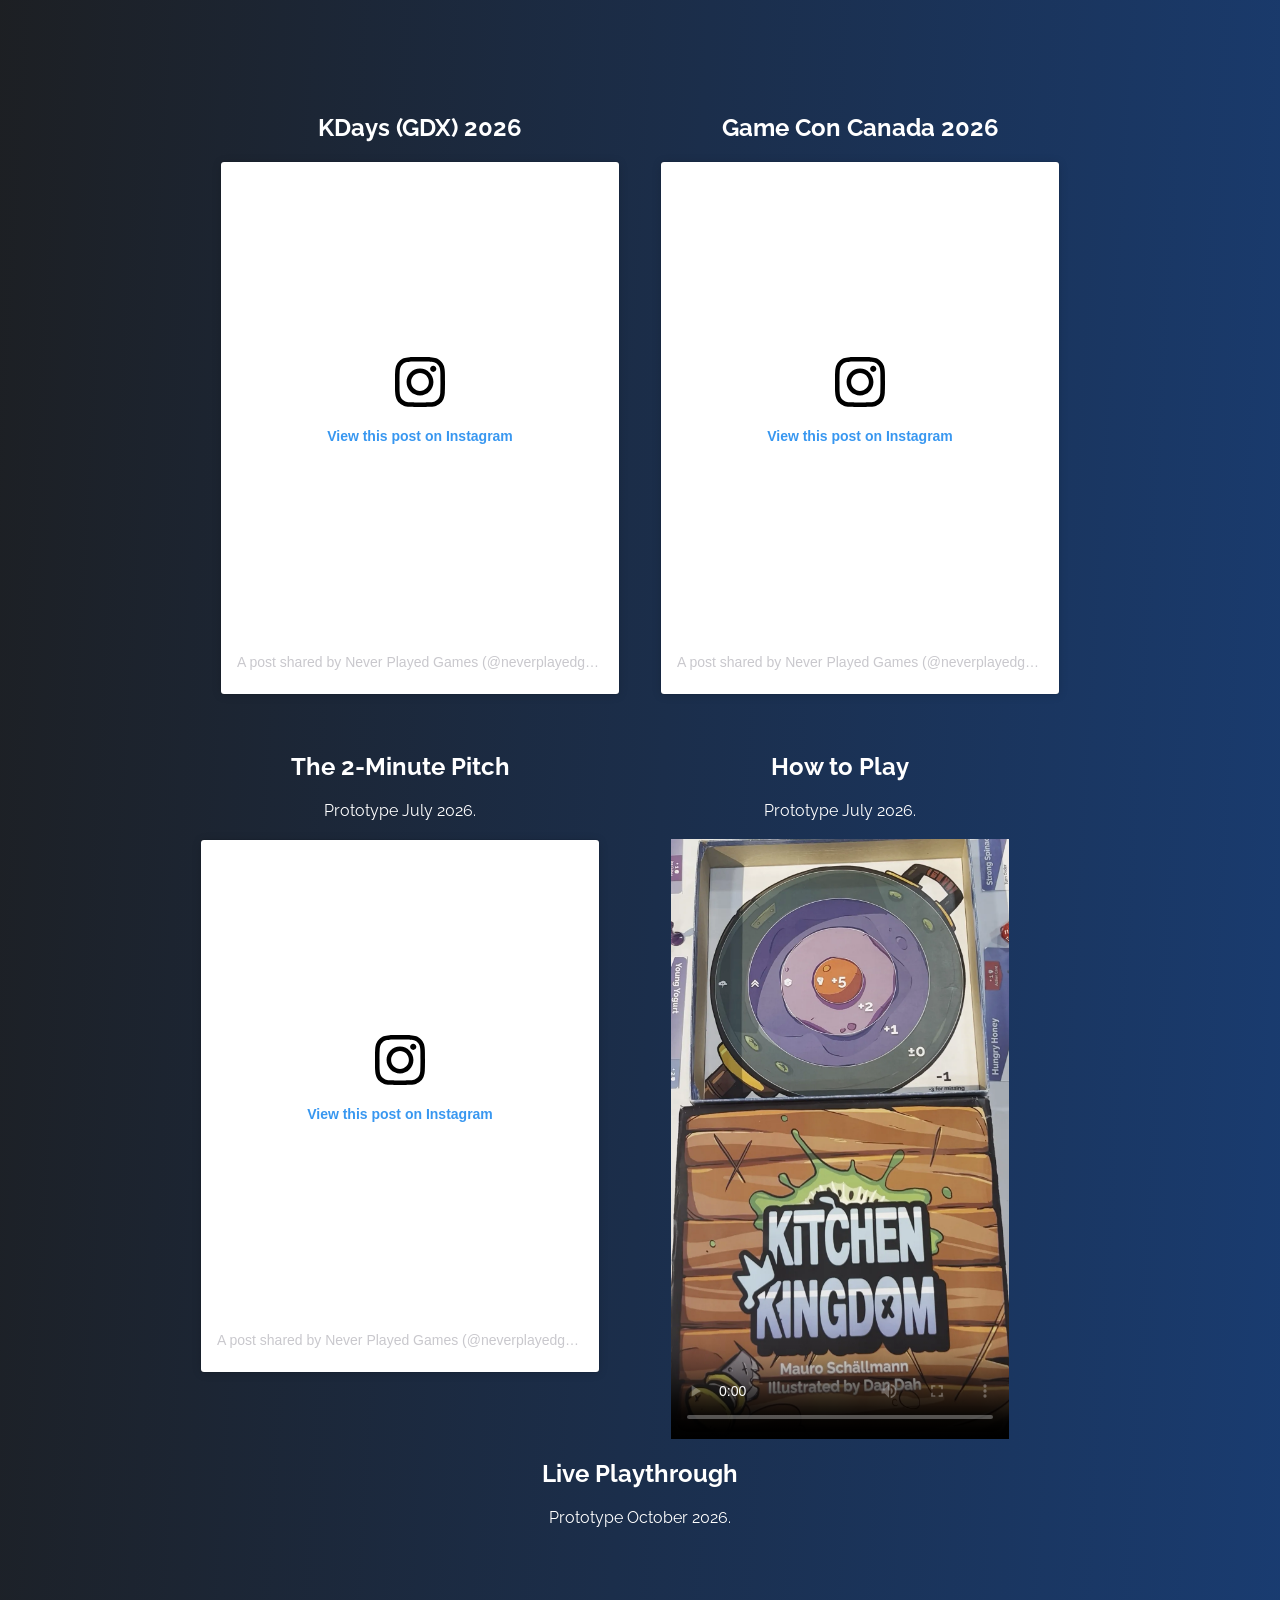
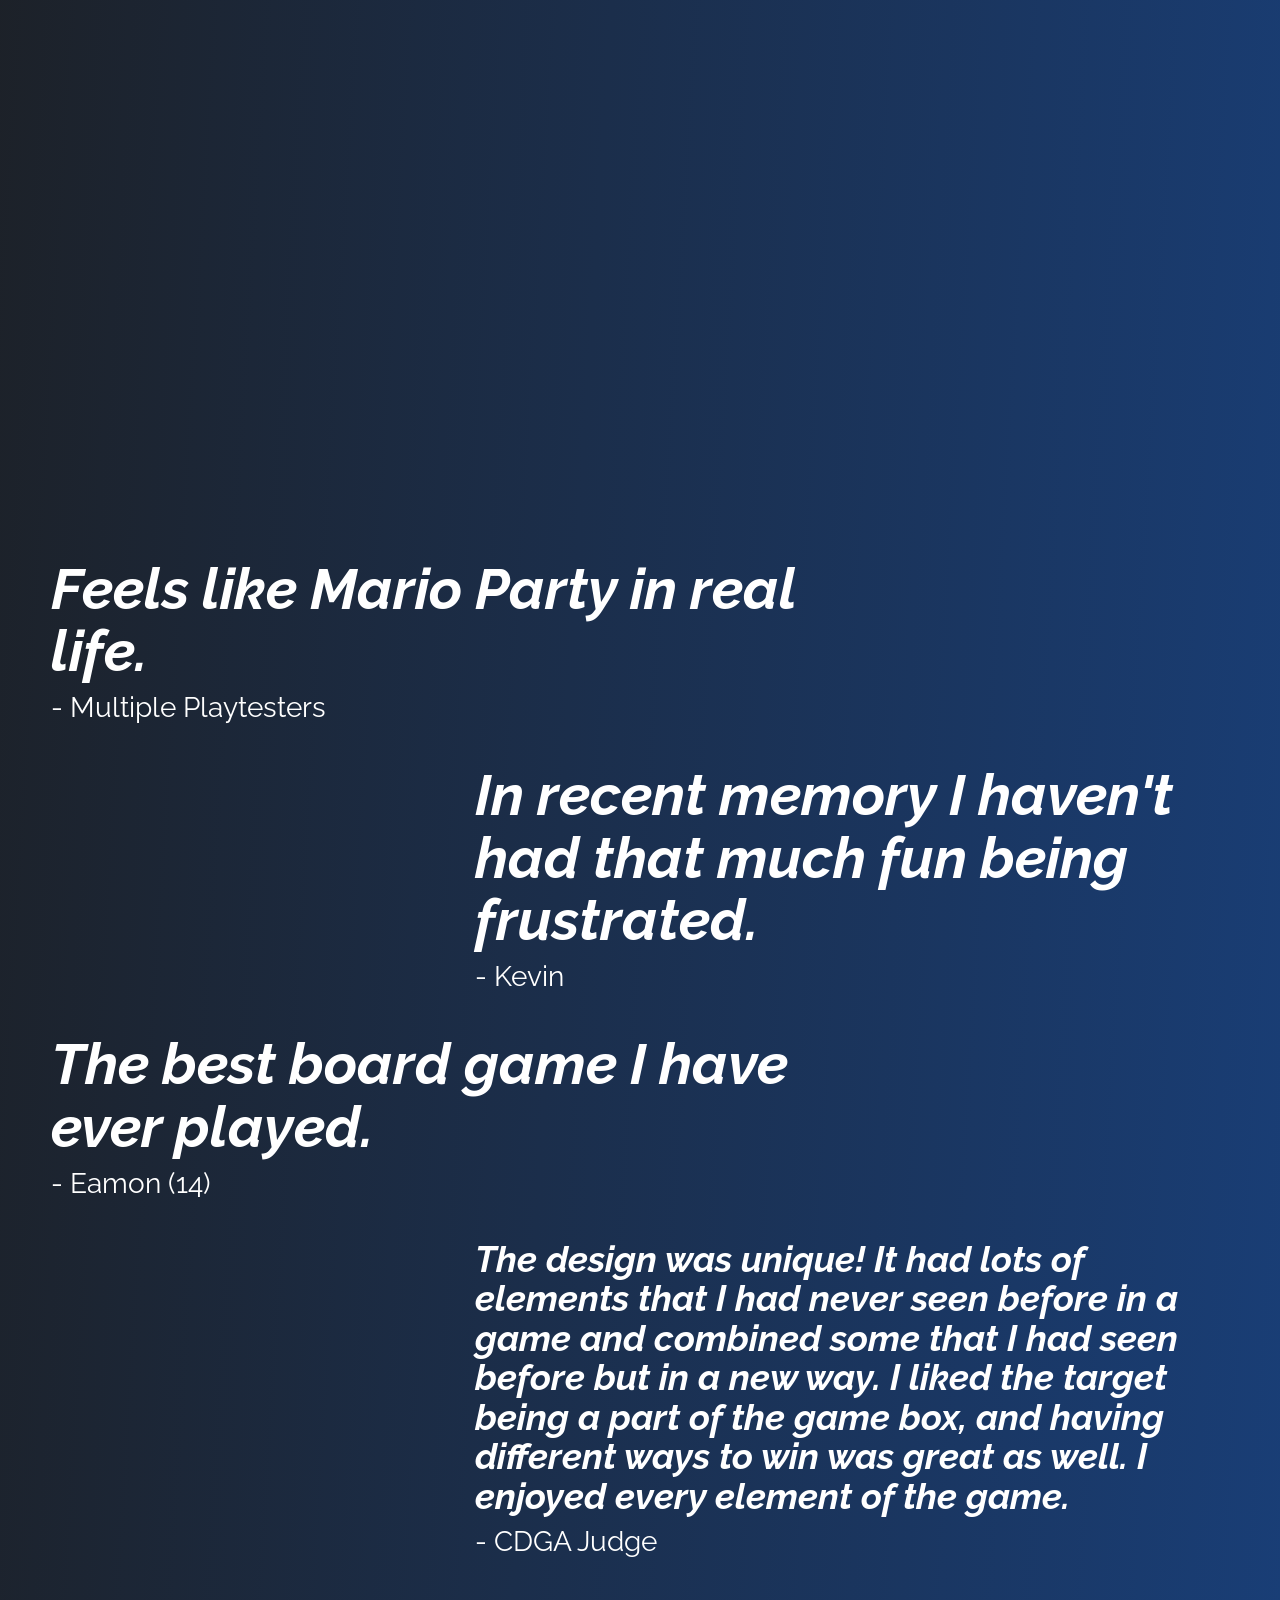
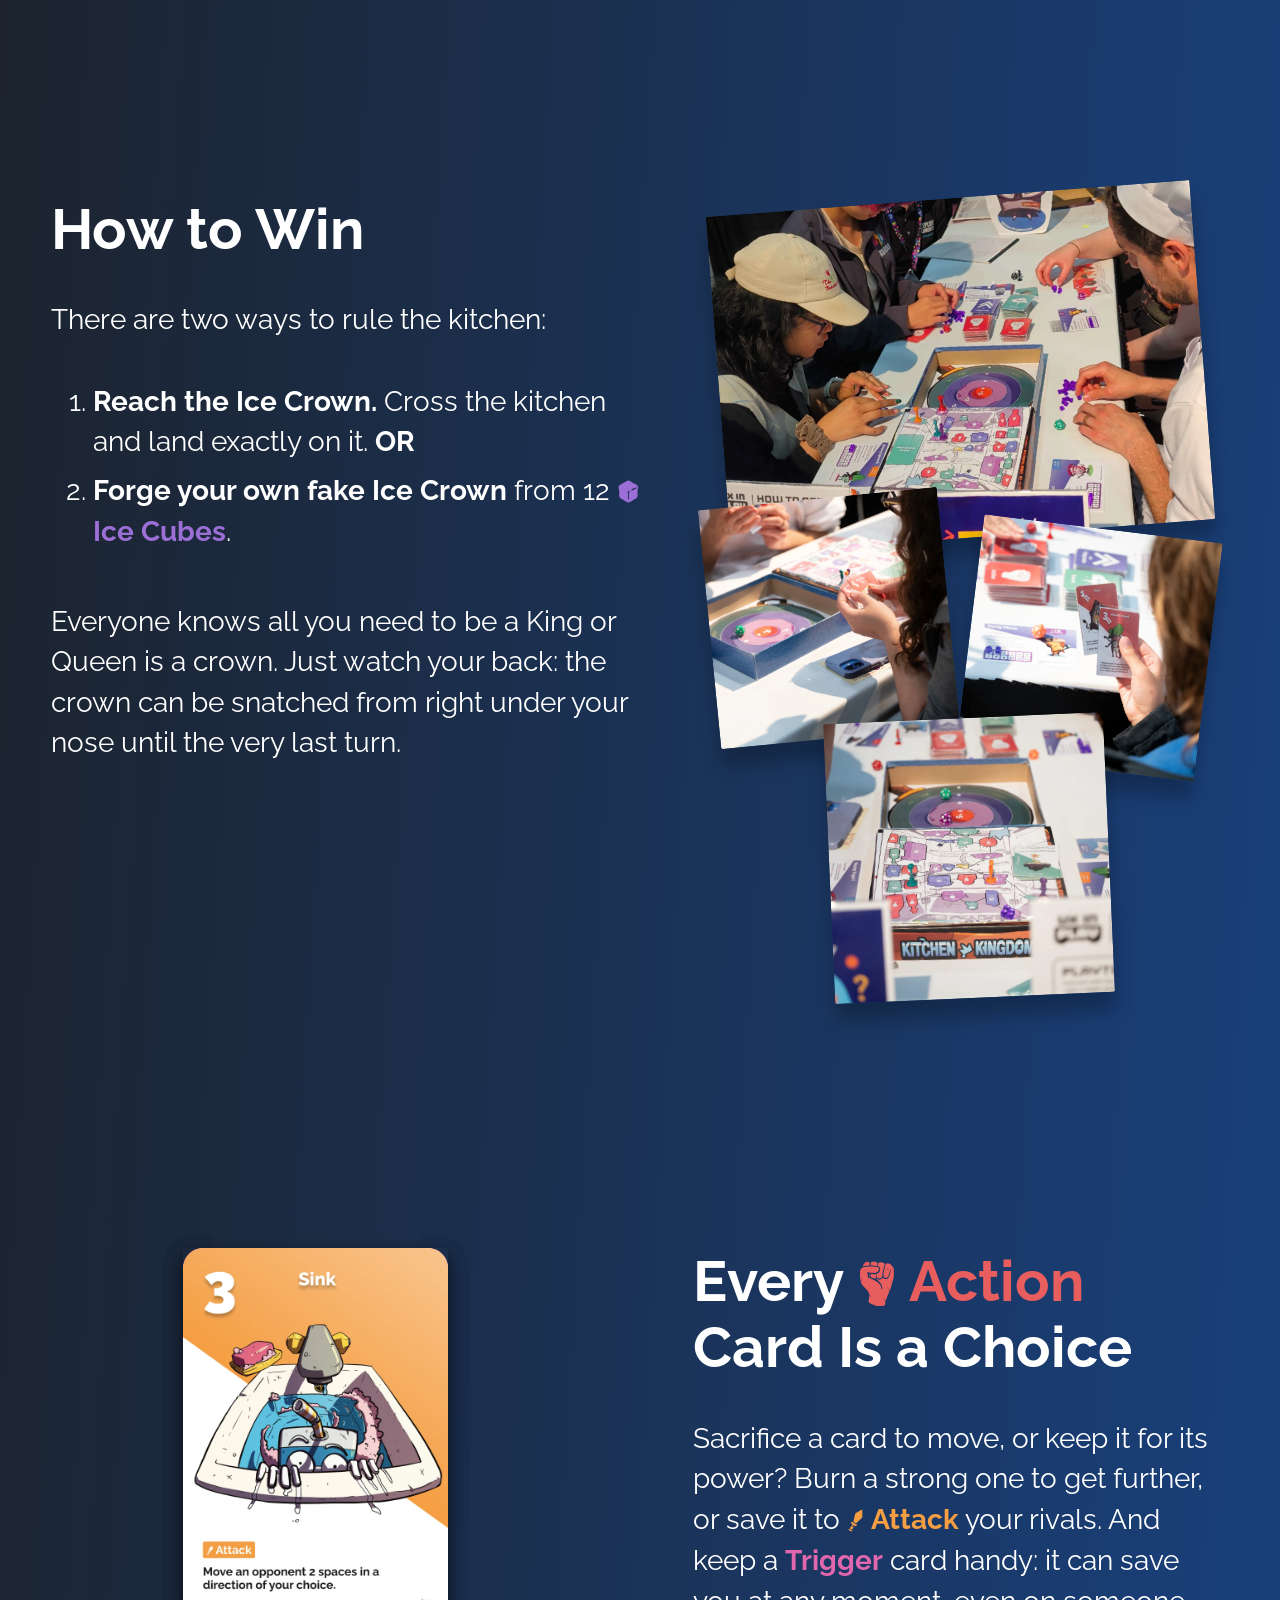
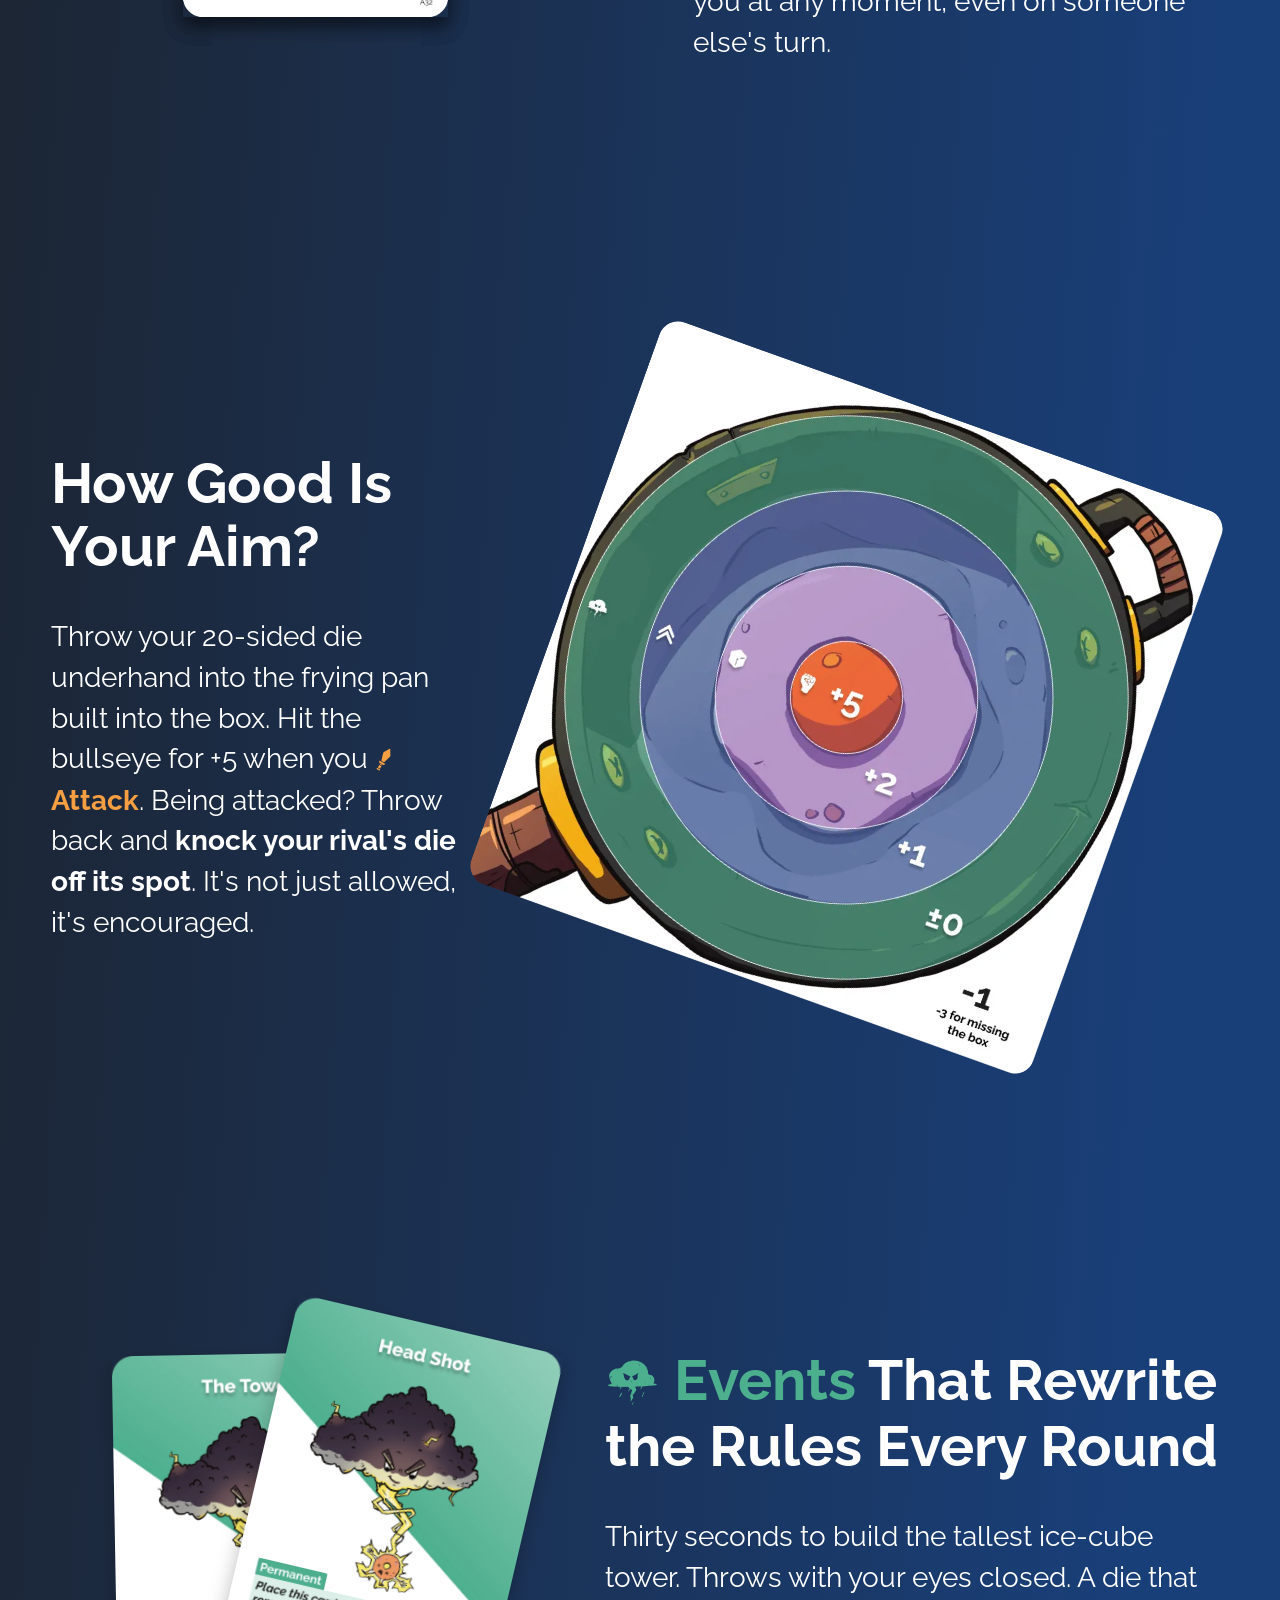
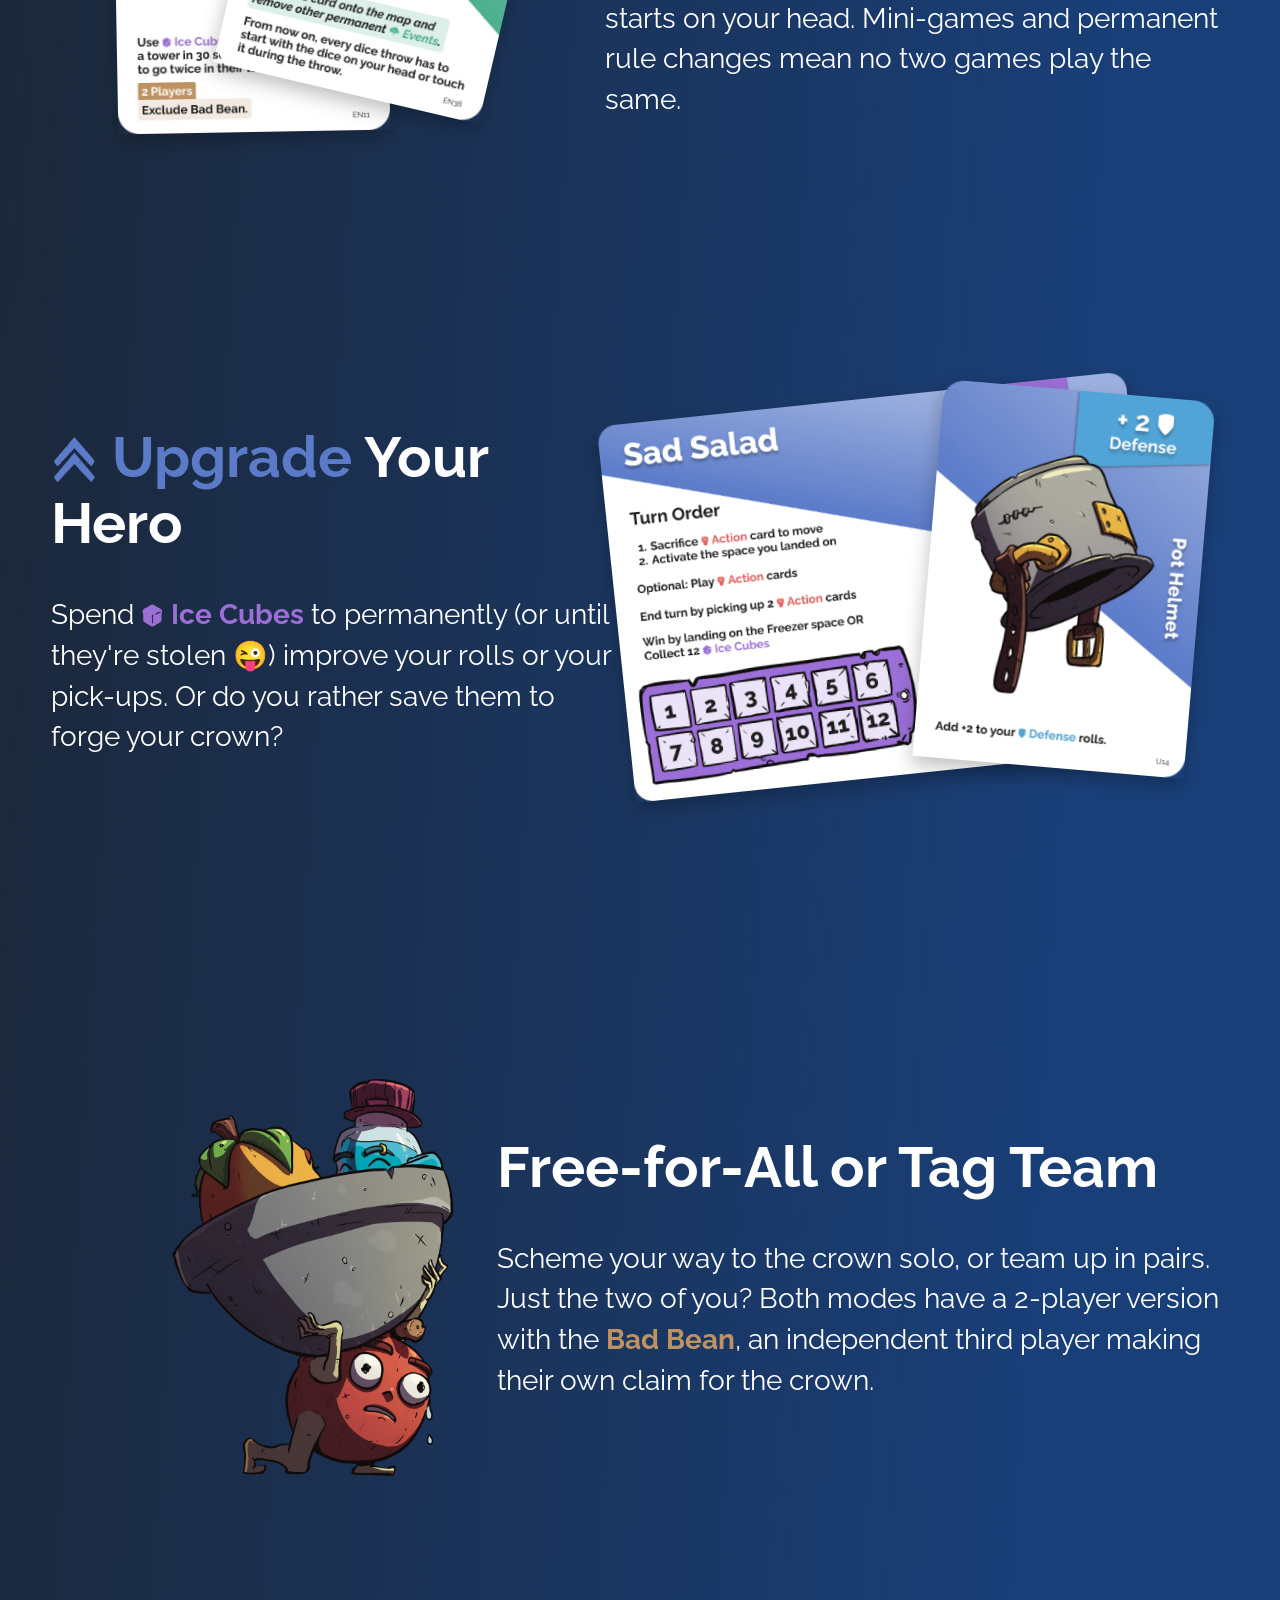
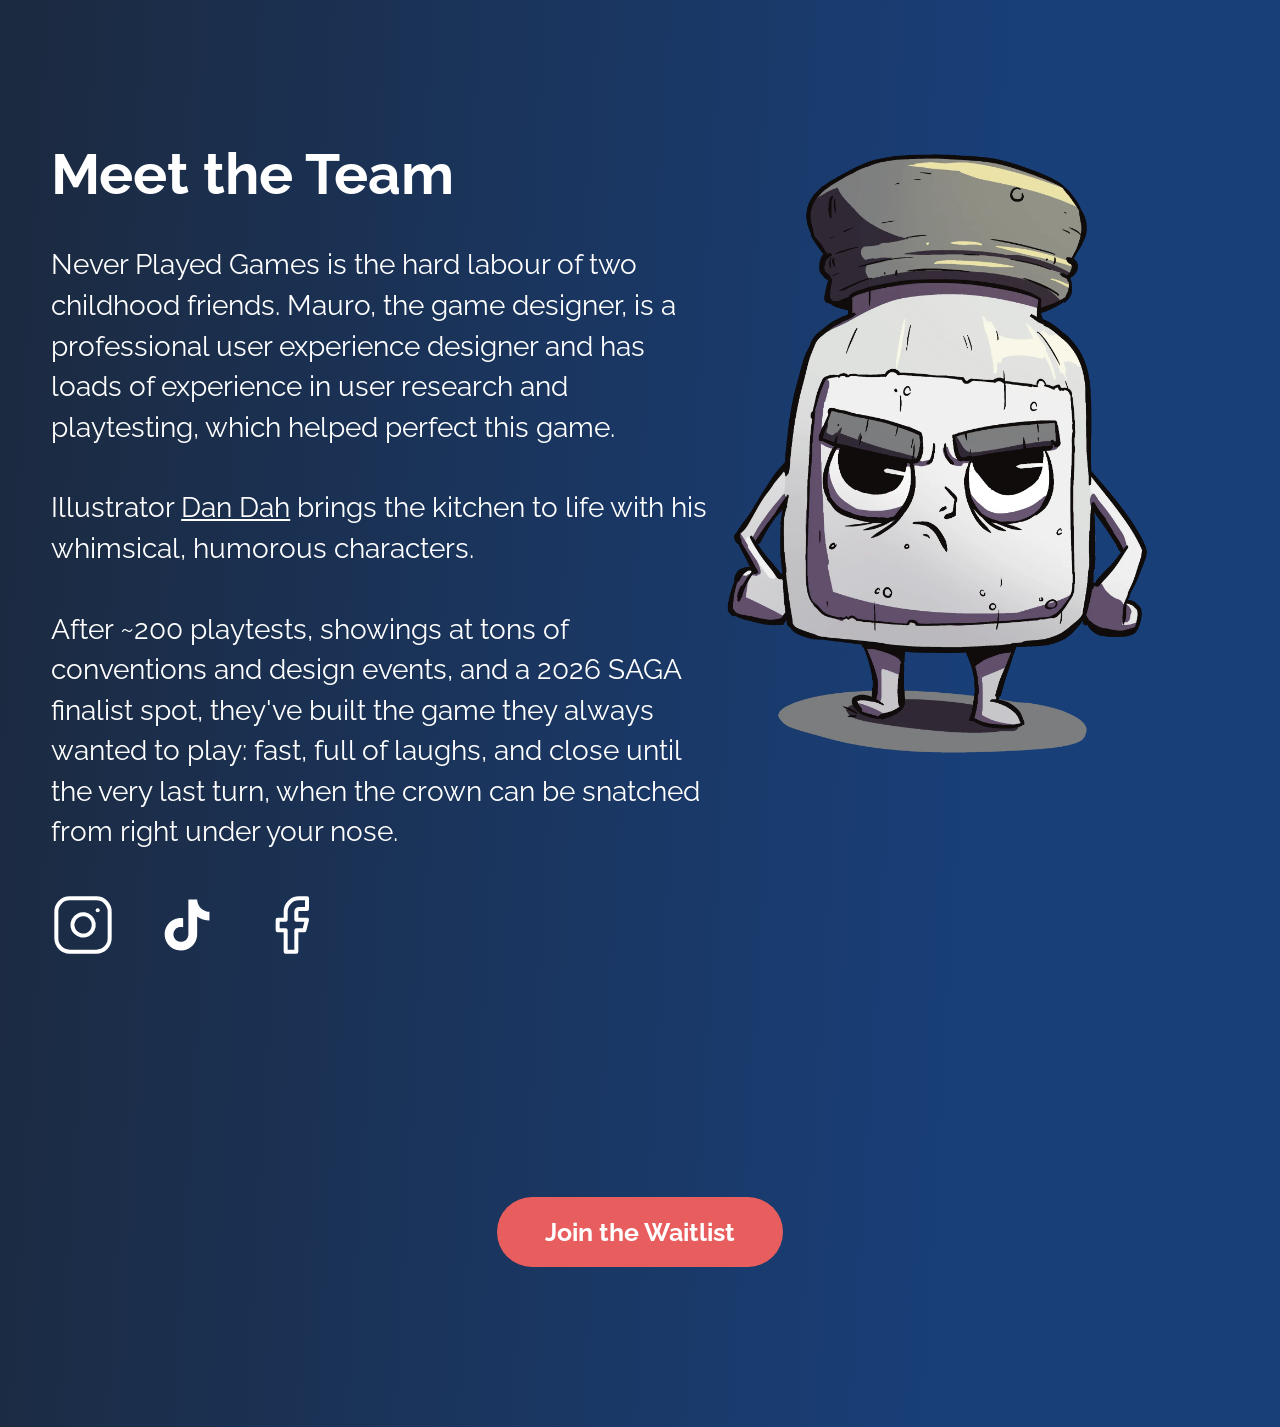
==== commit 7c66ee3f: "Button at the end of the page" ====
--- a/index.html
+++ b/index.html
@@ -798,6 +798,11 @@
             </div>
         </section>
 
+        <!-- END CTA: scrolls back up to the waitlist form -->
+        <section class="end-cta">
+            <a class="btn-primary" href="#mc-waitlist">Join the Waitlist</a>
+        </section>
+
     </div><!-- /.page -->
 
 </body>
--- a/style.css
+++ b/style.css
@@ -2130,4 +2130,255 @@
 
 .fw-bold {
   font-weight: 700;
-}+}
+/* ─── BECOME A VIP PAGE (become-vip.html) ────────────── */
+.vip-page {
+  max-width: 960px;
+  margin: 0 auto;
+  padding: 160px 24px 120px;
+  display: flex;
+  flex-direction: column;
+  align-items: center;
+  gap: 56px;
+  text-align: center;
+}
+
+.vip-intro {
+  display: flex;
+  flex-direction: column;
+  align-items: center;
+  gap: 20px;
+}
+
+.vip-pre {
+  font-size: 22px;
+  font-weight: 700;
+  letter-spacing: 0.08em;
+  color: #71DBFF;
+}
+
+.vip-intro .section-body {
+  max-width: 680px;
+  text-wrap: balance;
+}
+
+.vip-perks {
+  list-style: none;
+  display: grid;
+  grid-template-columns: repeat(3, 1fr);
+  gap: 24px;
+  width: 100%;
+}
+
+.vip-perk {
+  background: rgba(38, 45, 58, 0.5);
+  border: 1px solid var(--nav-border);
+  border-radius: 24px;
+  padding: 32px 24px;
+  display: flex;
+  flex-direction: column;
+  gap: 12px;
+}
+
+.vip-perk h2 {
+  font-size: 26px;
+  font-weight: 700;
+  line-height: 1.2;
+}
+
+.vip-perk p {
+  font-size: 19px;
+  line-height: 1.45;
+  opacity: 0.85;
+}
+
+.vip-checkout {
+  display: flex;
+  flex-direction: column;
+  align-items: center;
+  gap: 18px;
+}
+
+.vip-checkout .btn-primary,
+.vip-success .btn-primary {
+  width: auto;
+  padding: 0 48px;
+}
+
+.vip-refund {
+  font-size: 20px;
+  opacity: 0.85;
+}
+
+.vip-skip {
+  font-size: 18px;
+  color: white;
+  opacity: 0.7;
+}
+
+.vip-skip:hover {
+  opacity: 1;
+}
+
+.vip-character {
+  width: 180px;
+  height: auto;
+}
+
+.vip-success {
+  display: none;
+}
+
+.is-vip .vip-offer {
+  display: none;
+}
+
+.is-vip .vip-success {
+  display: flex;
+}
+
+.vip-fineprint {
+  font-size: 15px;
+  line-height: 1.5;
+  opacity: 0.6;
+  max-width: 680px;
+}
+
+@media (max-width: 800px) {
+  .vip-page {
+    padding: 120px 16px 80px;
+    gap: 40px;
+  }
+
+  .vip-perks {
+    grid-template-columns: 1fr;
+  }
+
+  .vip-pre {
+    font-size: 18px;
+  }
+
+  .vip-character {
+    width: 130px;
+  }
+}
+
+/* Confetti on the VIP success state */
+.vip-confetti {
+  position: fixed;
+  inset: 0;
+  pointer-events: none;
+  overflow: hidden;
+  z-index: 999;
+}
+
+.vip-confetti span {
+  position: absolute;
+  top: -20px;
+  opacity: 0.9;
+  animation-name: vip-confetti-fall;
+  animation-timing-function: linear;
+  animation-fill-mode: both;
+}
+
+@keyframes vip-confetti-fall {
+  from {
+    transform: translate3d(0, 0, 0) rotate(0deg);
+  }
+
+  to {
+    transform: translate3d(var(--drift), 110vh, 0) rotate(var(--spin));
+  }
+}
+
+@media (prefers-reduced-motion: reduce) {
+  .vip-confetti {
+    display: none;
+  }
+}
+
+/* Paparazzi camera flashes around Popular Pop on the VIP success state */
+.vip-paparazzi {
+  position: relative;
+  display: inline-block;
+}
+
+.vip-flash {
+  position: absolute;
+  width: var(--size);
+  height: var(--size);
+  pointer-events: none;
+  transform: translate(-50%, -50%) scale(0);
+  animation: vip-flash 0.45s ease-out forwards;
+}
+
+/* Soft glow behind the burst */
+.vip-flash::before {
+  content: '';
+  position: absolute;
+  inset: -60%;
+  border-radius: 50%;
+  background: radial-gradient(circle, rgba(255, 255, 255, 0.9) 0%, rgba(113, 219, 255, 0.35) 35%, rgba(255, 255, 255, 0) 65%);
+}
+
+/* Four-point star burst */
+.vip-flash::after {
+  content: '';
+  position: absolute;
+  inset: 0;
+  background: #fff;
+  clip-path: polygon(50% 0%, 58% 42%, 100% 50%, 58% 58%, 50% 100%, 42% 58%, 0% 50%, 42% 42%);
+}
+
+@keyframes vip-flash {
+  0% {
+    transform: translate(-50%, -50%) scale(0) rotate(0deg);
+    opacity: 1;
+  }
+
+  30% {
+    transform: translate(-50%, -50%) scale(1) rotate(15deg);
+    opacity: 1;
+  }
+
+  100% {
+    transform: translate(-50%, -50%) scale(1.2) rotate(40deg);
+    opacity: 0;
+  }
+}
+
+/* The character lights up for a moment with each shot */
+.vip-paparazzi.is-snapped .vip-character {
+  animation: vip-flash-lit 0.3s ease-out;
+}
+
+@keyframes vip-flash-lit {
+  from {
+    filter: brightness(1.8);
+  }
+
+  to {
+    filter: brightness(1);
+  }
+}
+
+@media (prefers-reduced-motion: reduce) {
+  .vip-flash {
+    display: none;
+  }
+
+  .vip-paparazzi.is-snapped .vip-character {
+    animation: none;
+  }
+}
+
+/* ─── END CTA (bottom of index.html) ─────────────────── */
+.end-cta {
+  display: flex;
+  justify-content: center;
+}
+
+.end-cta .btn-primary {
+  width: auto;
+  padding: 0 48px;
+}
